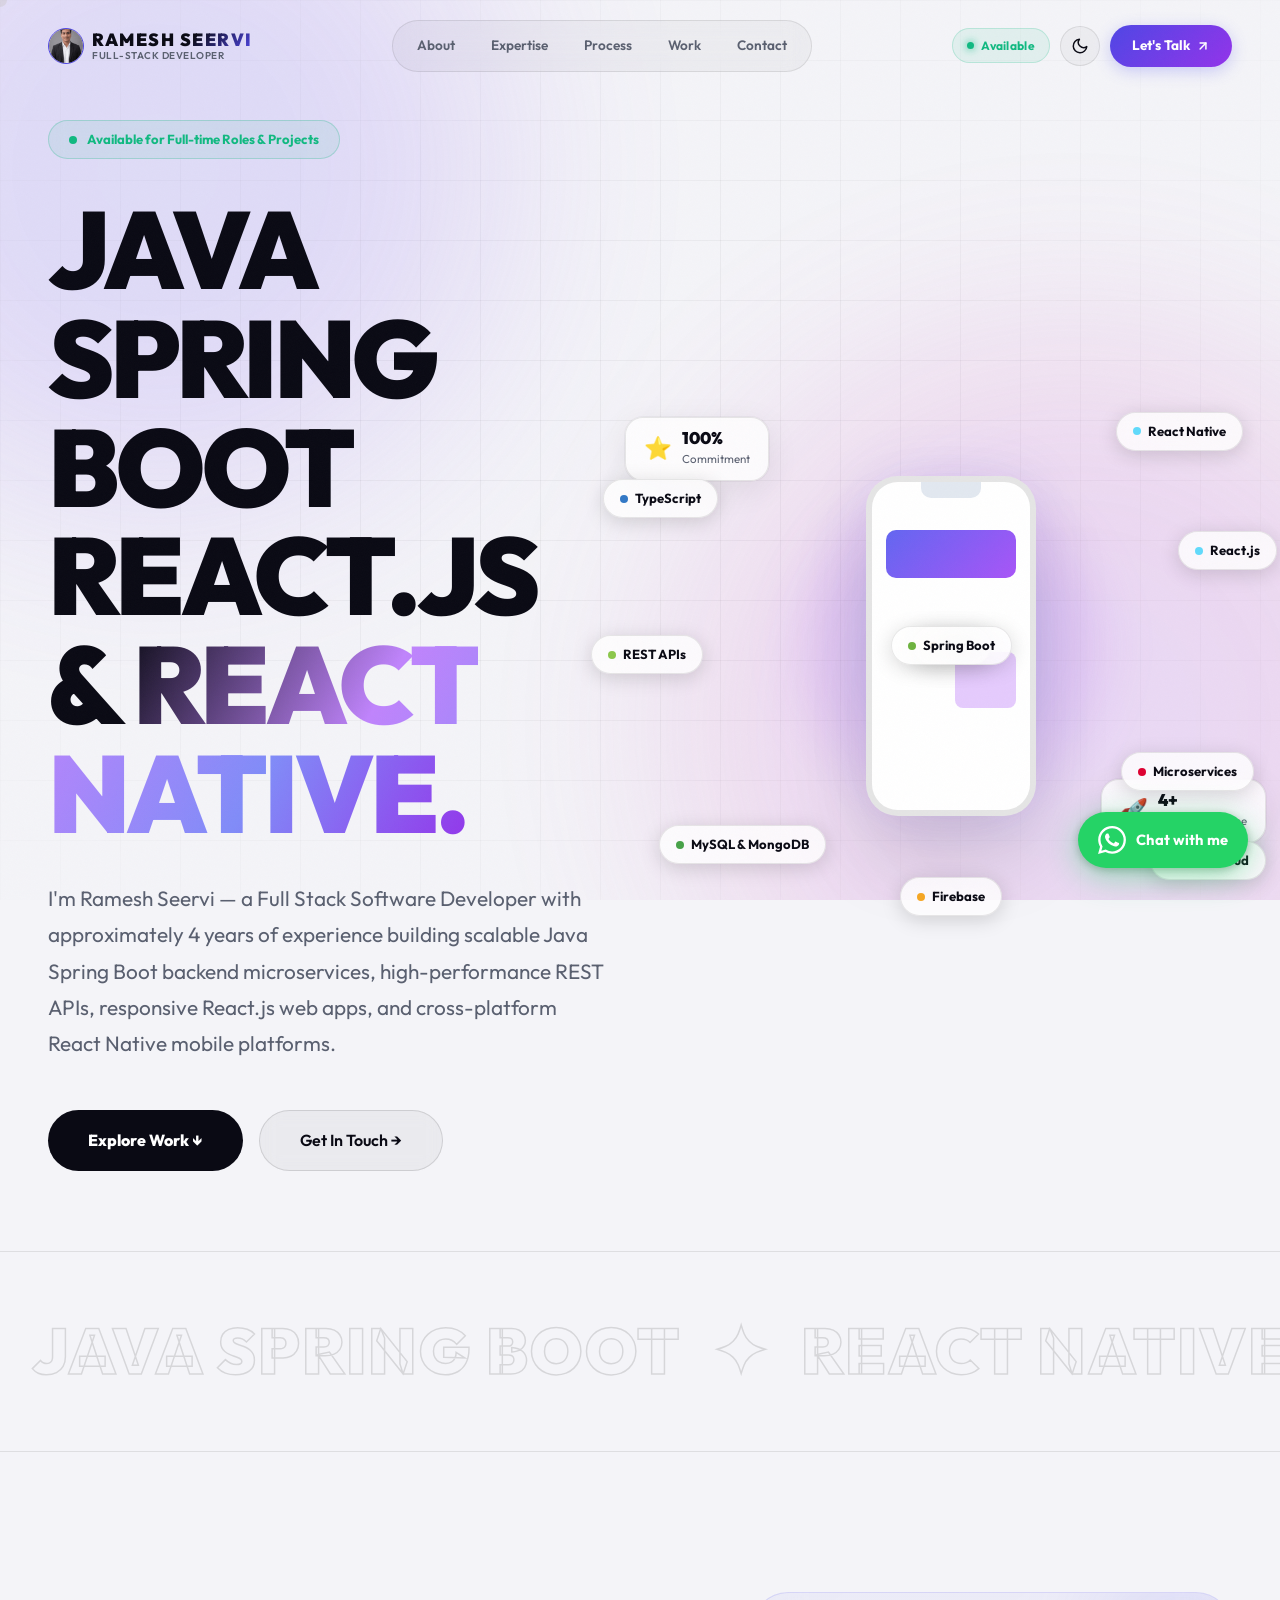
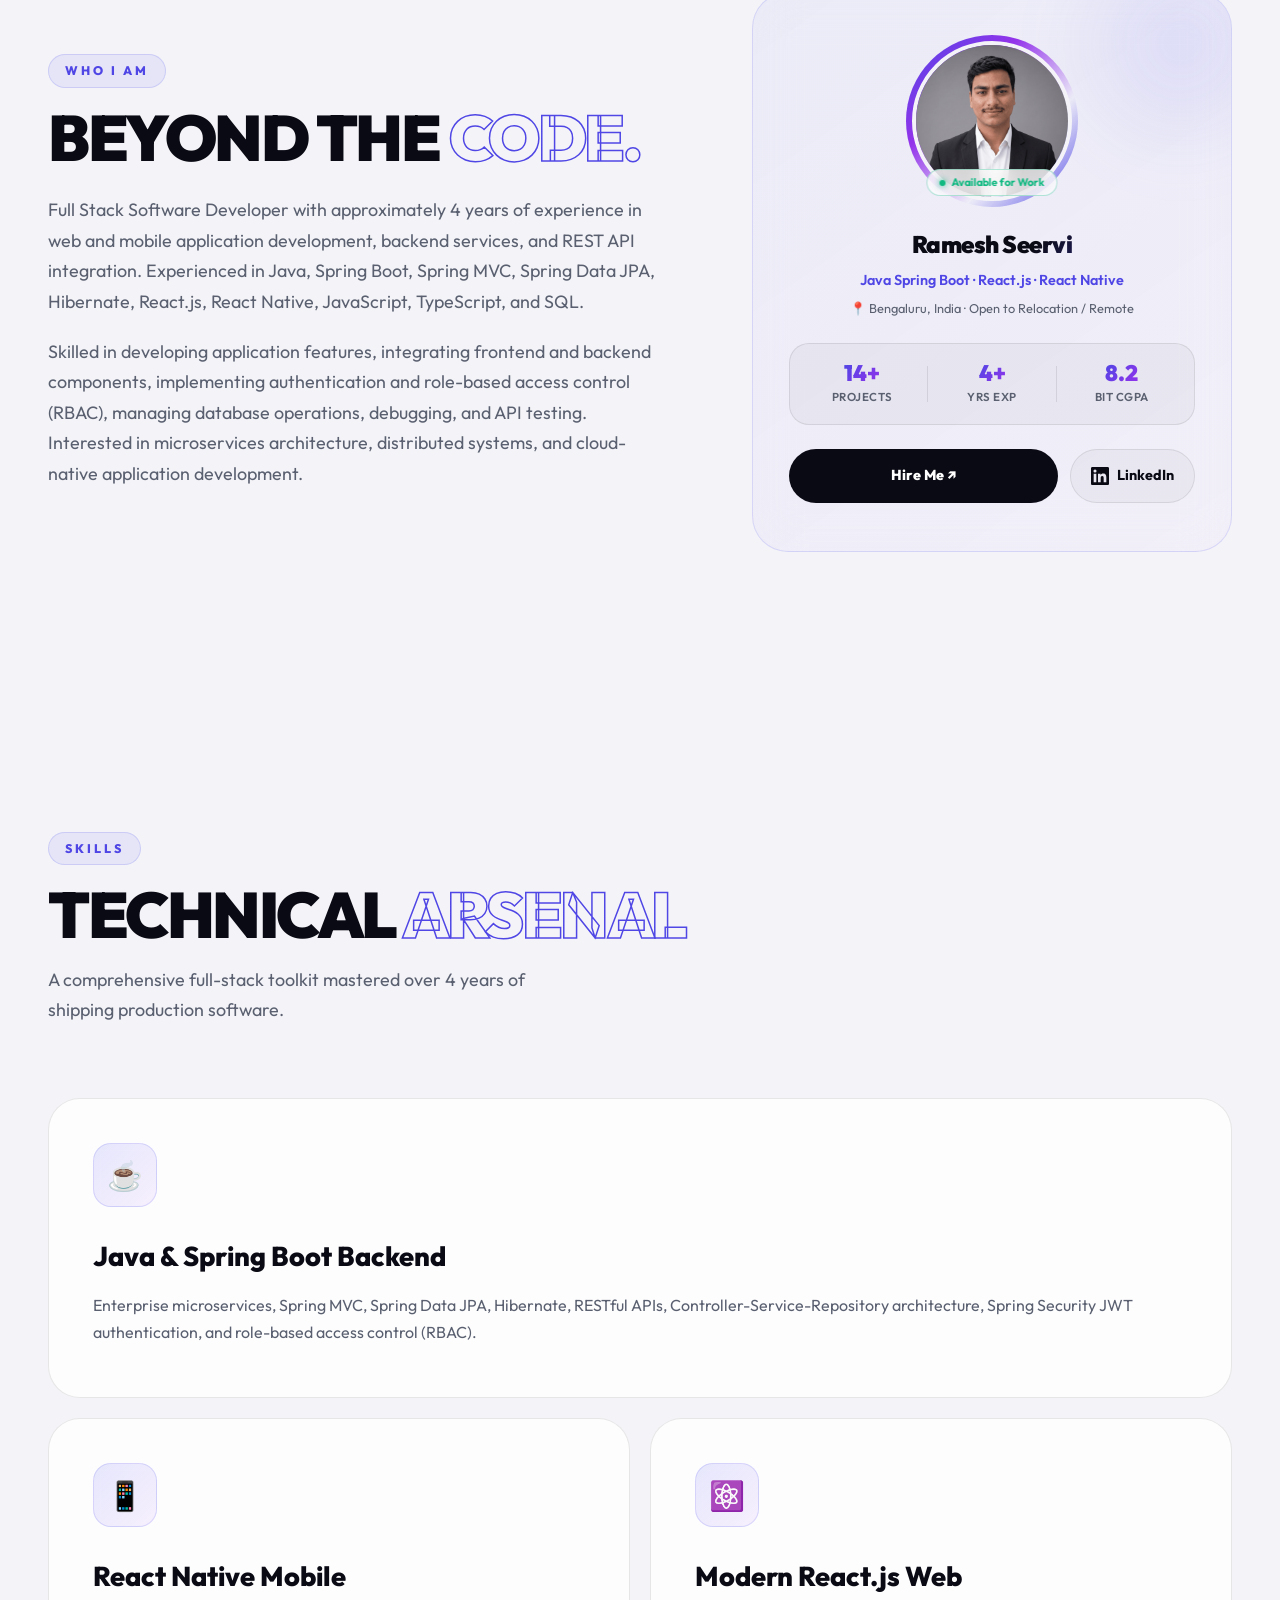
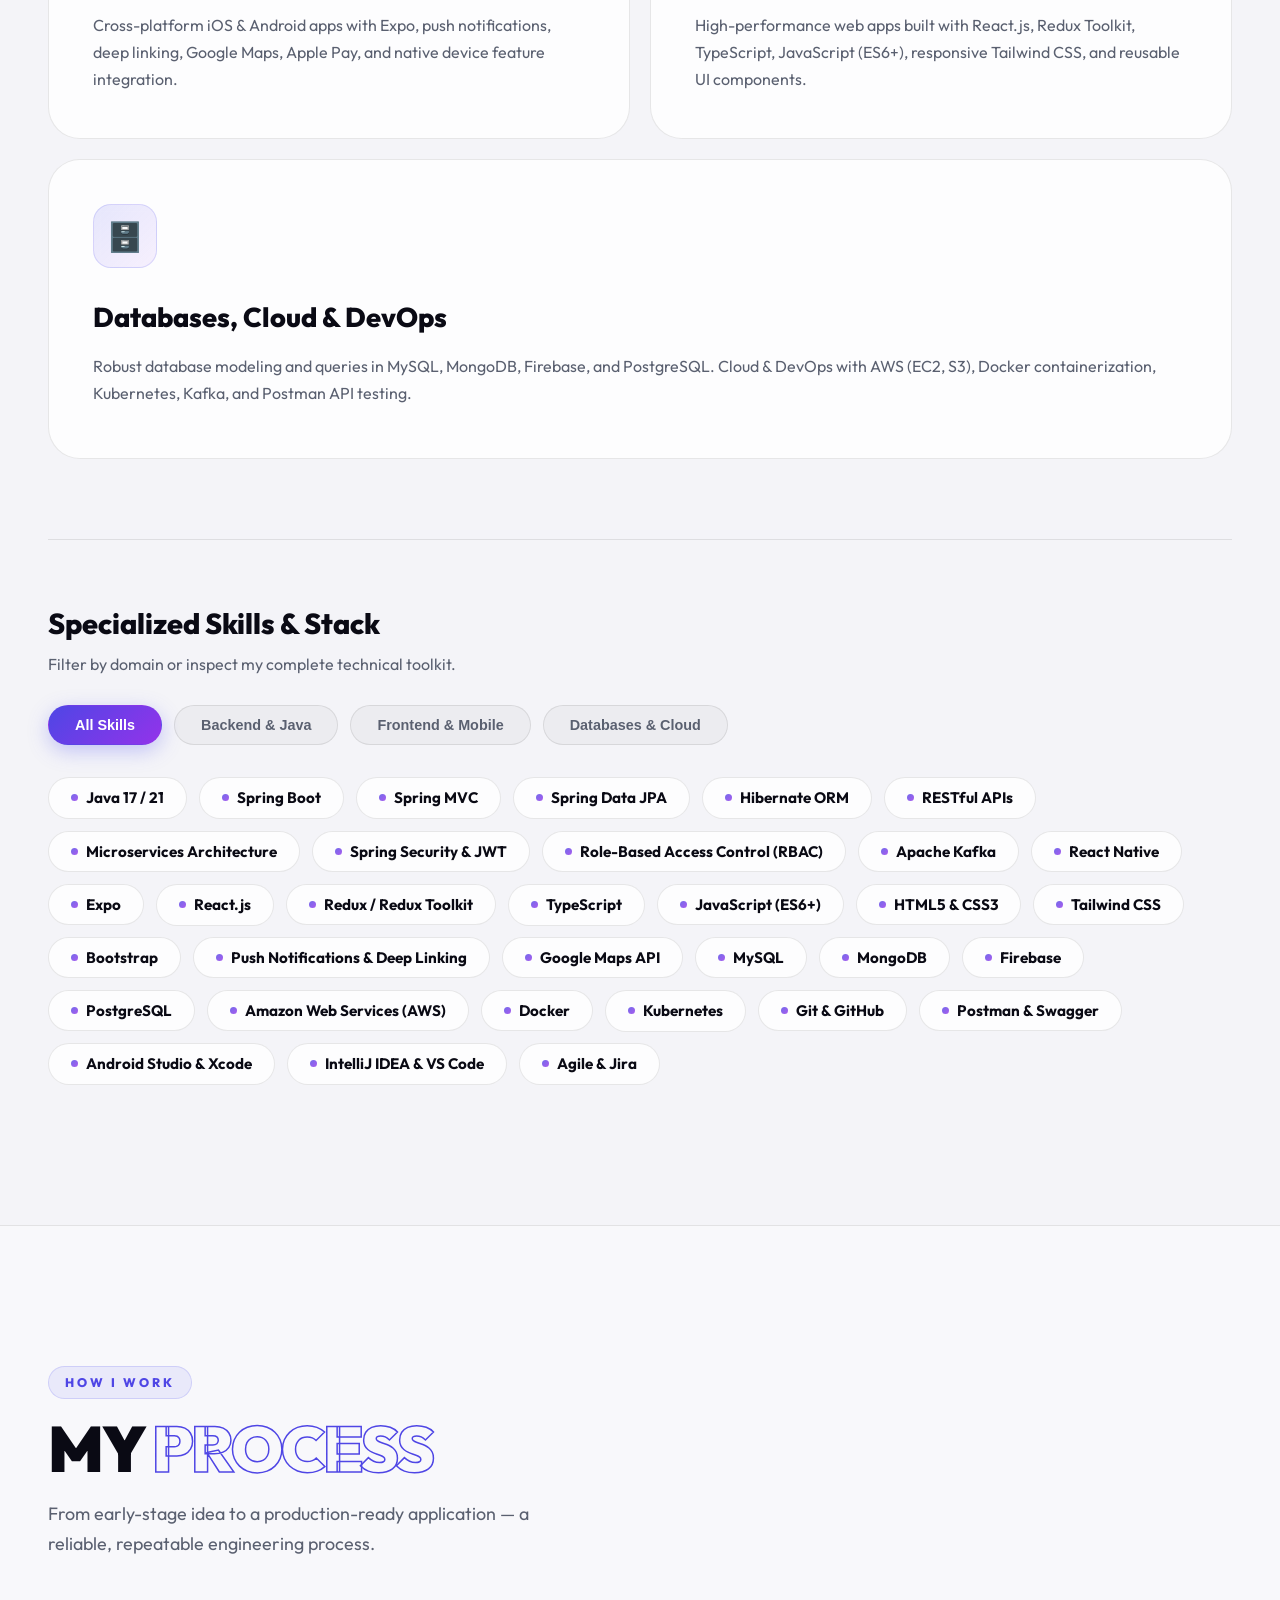
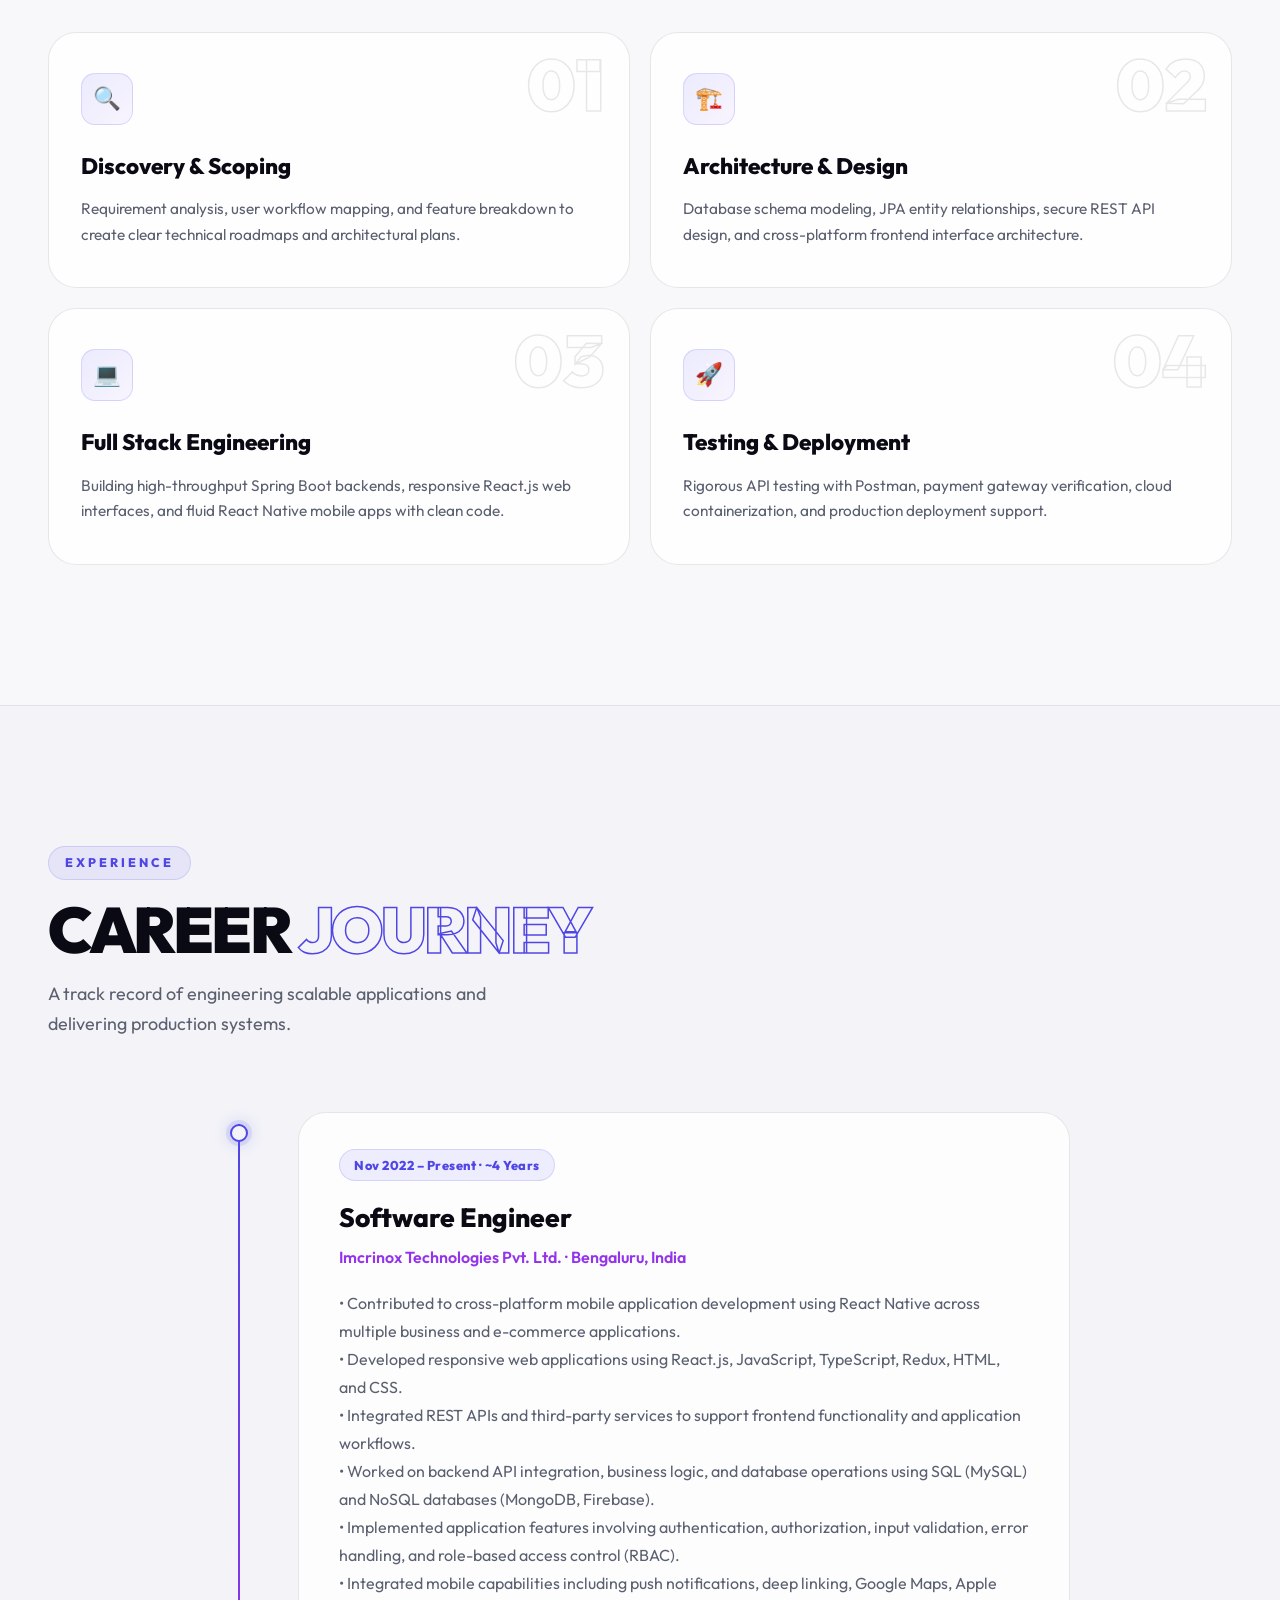
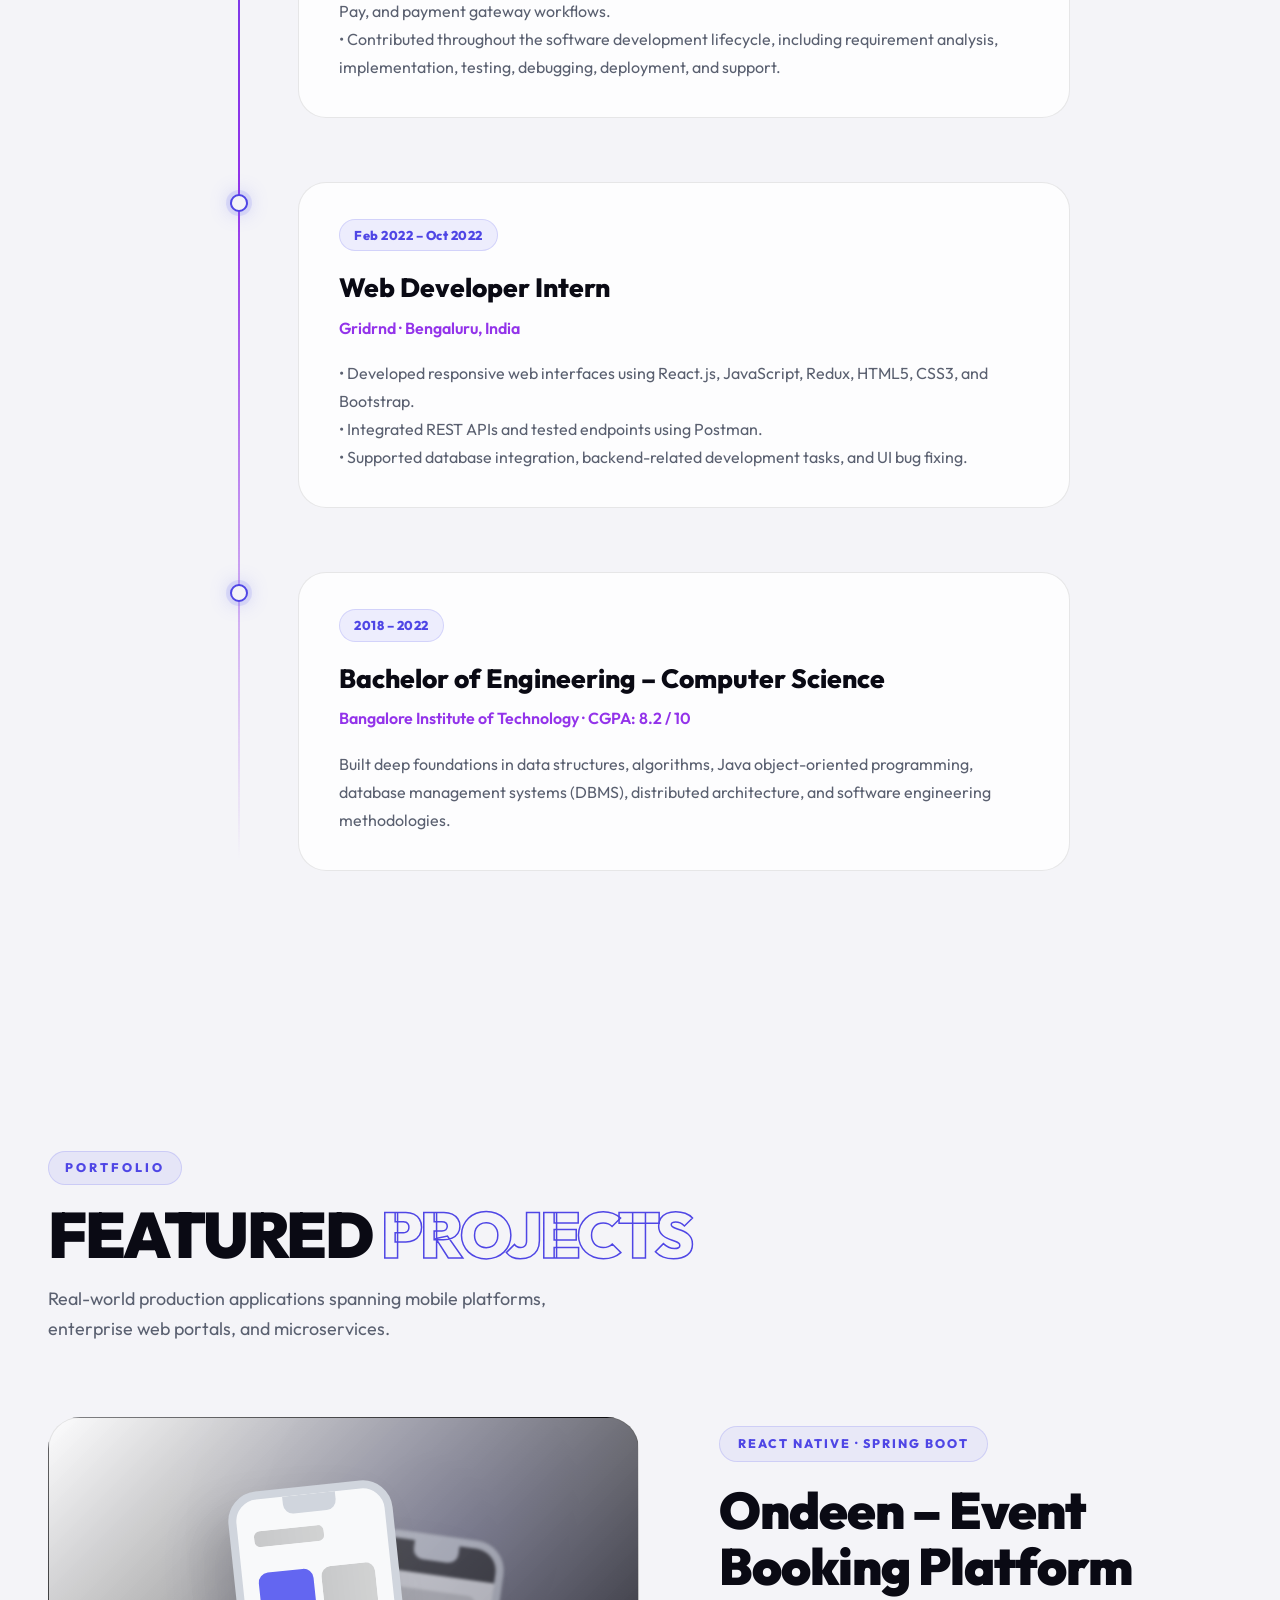
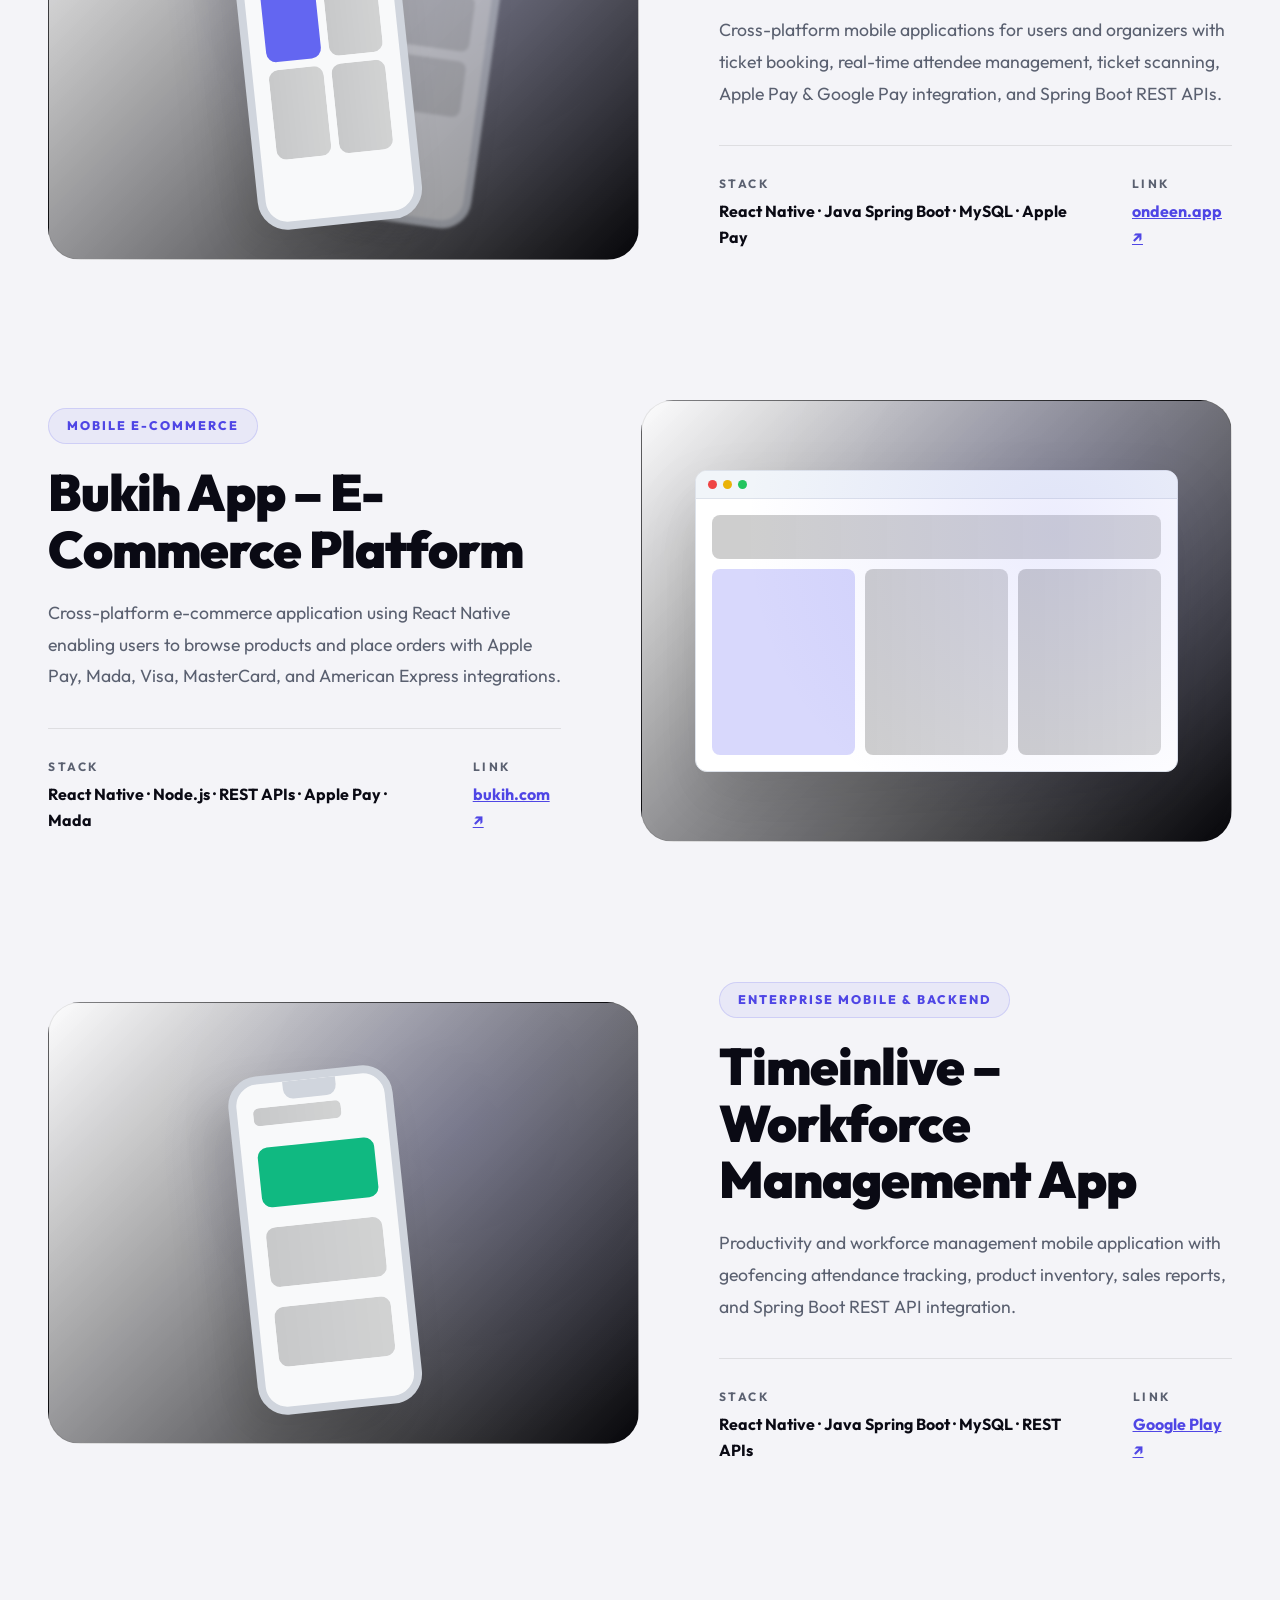
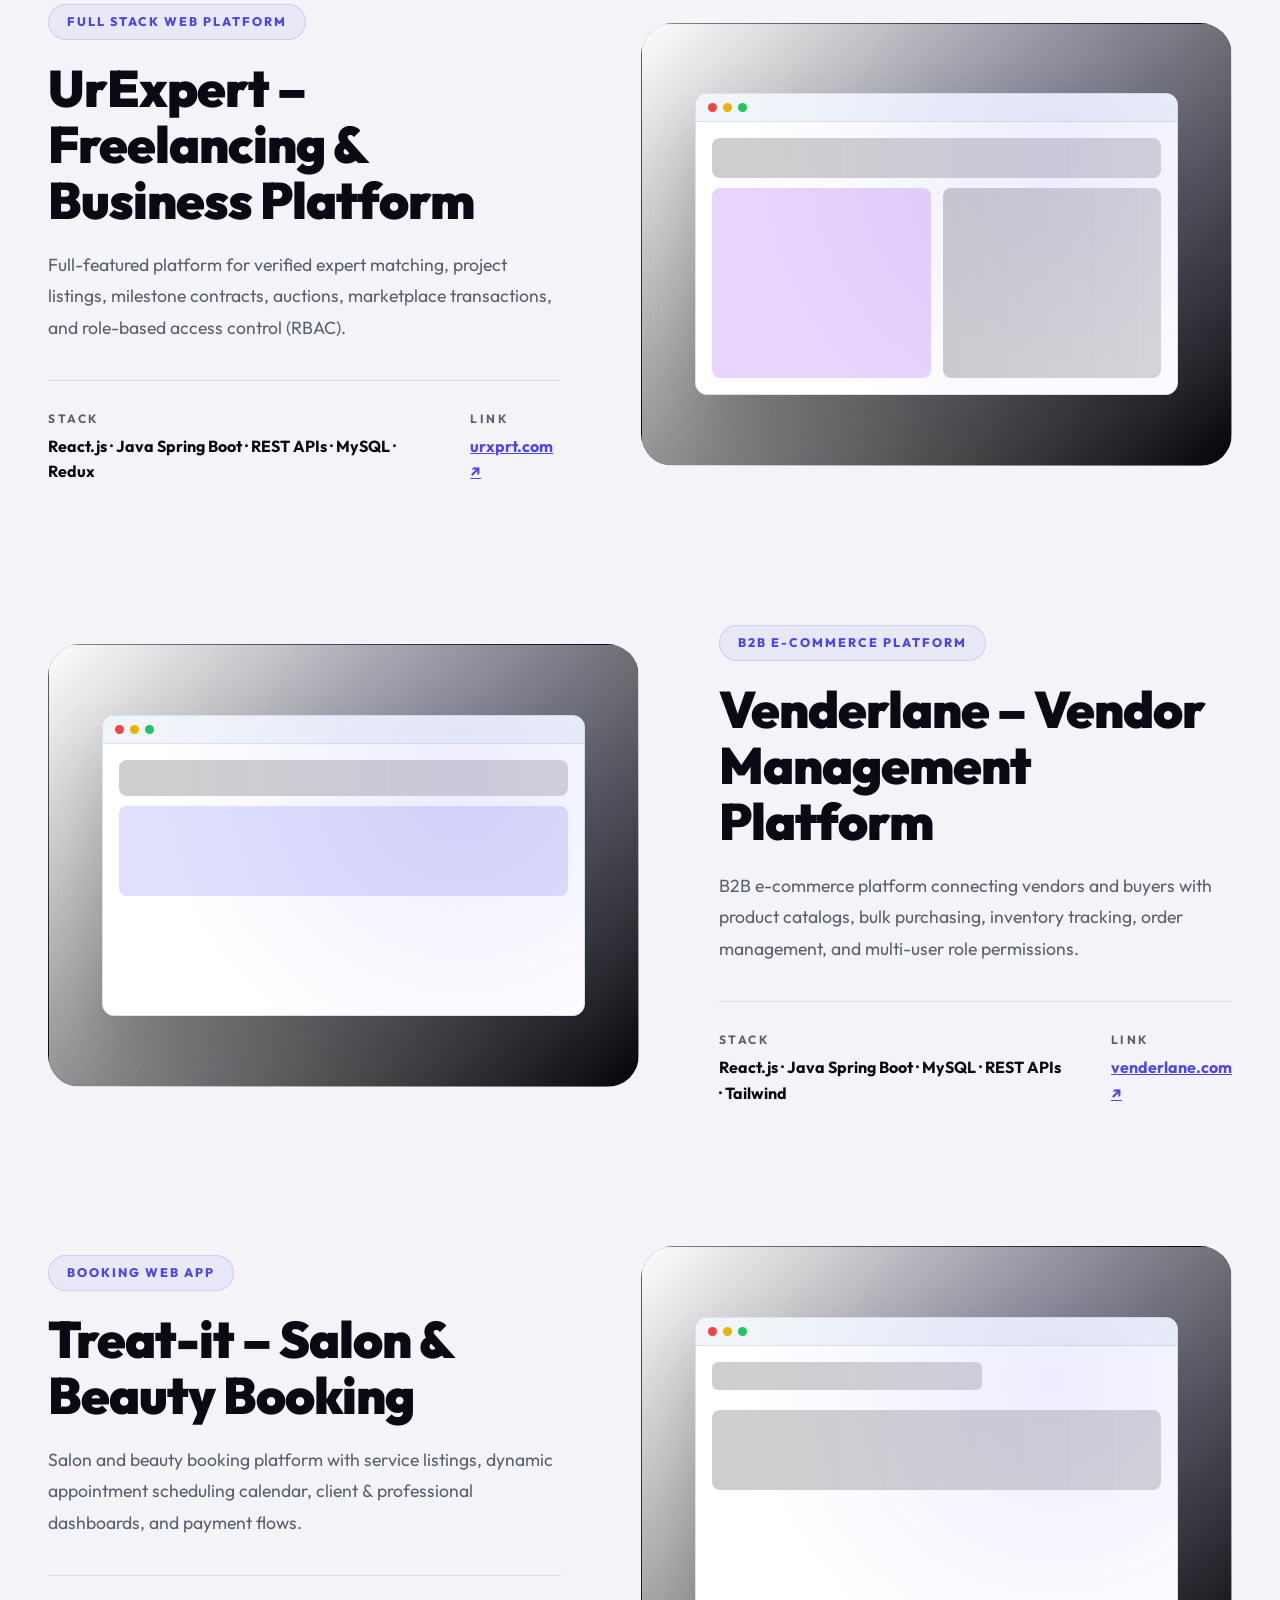
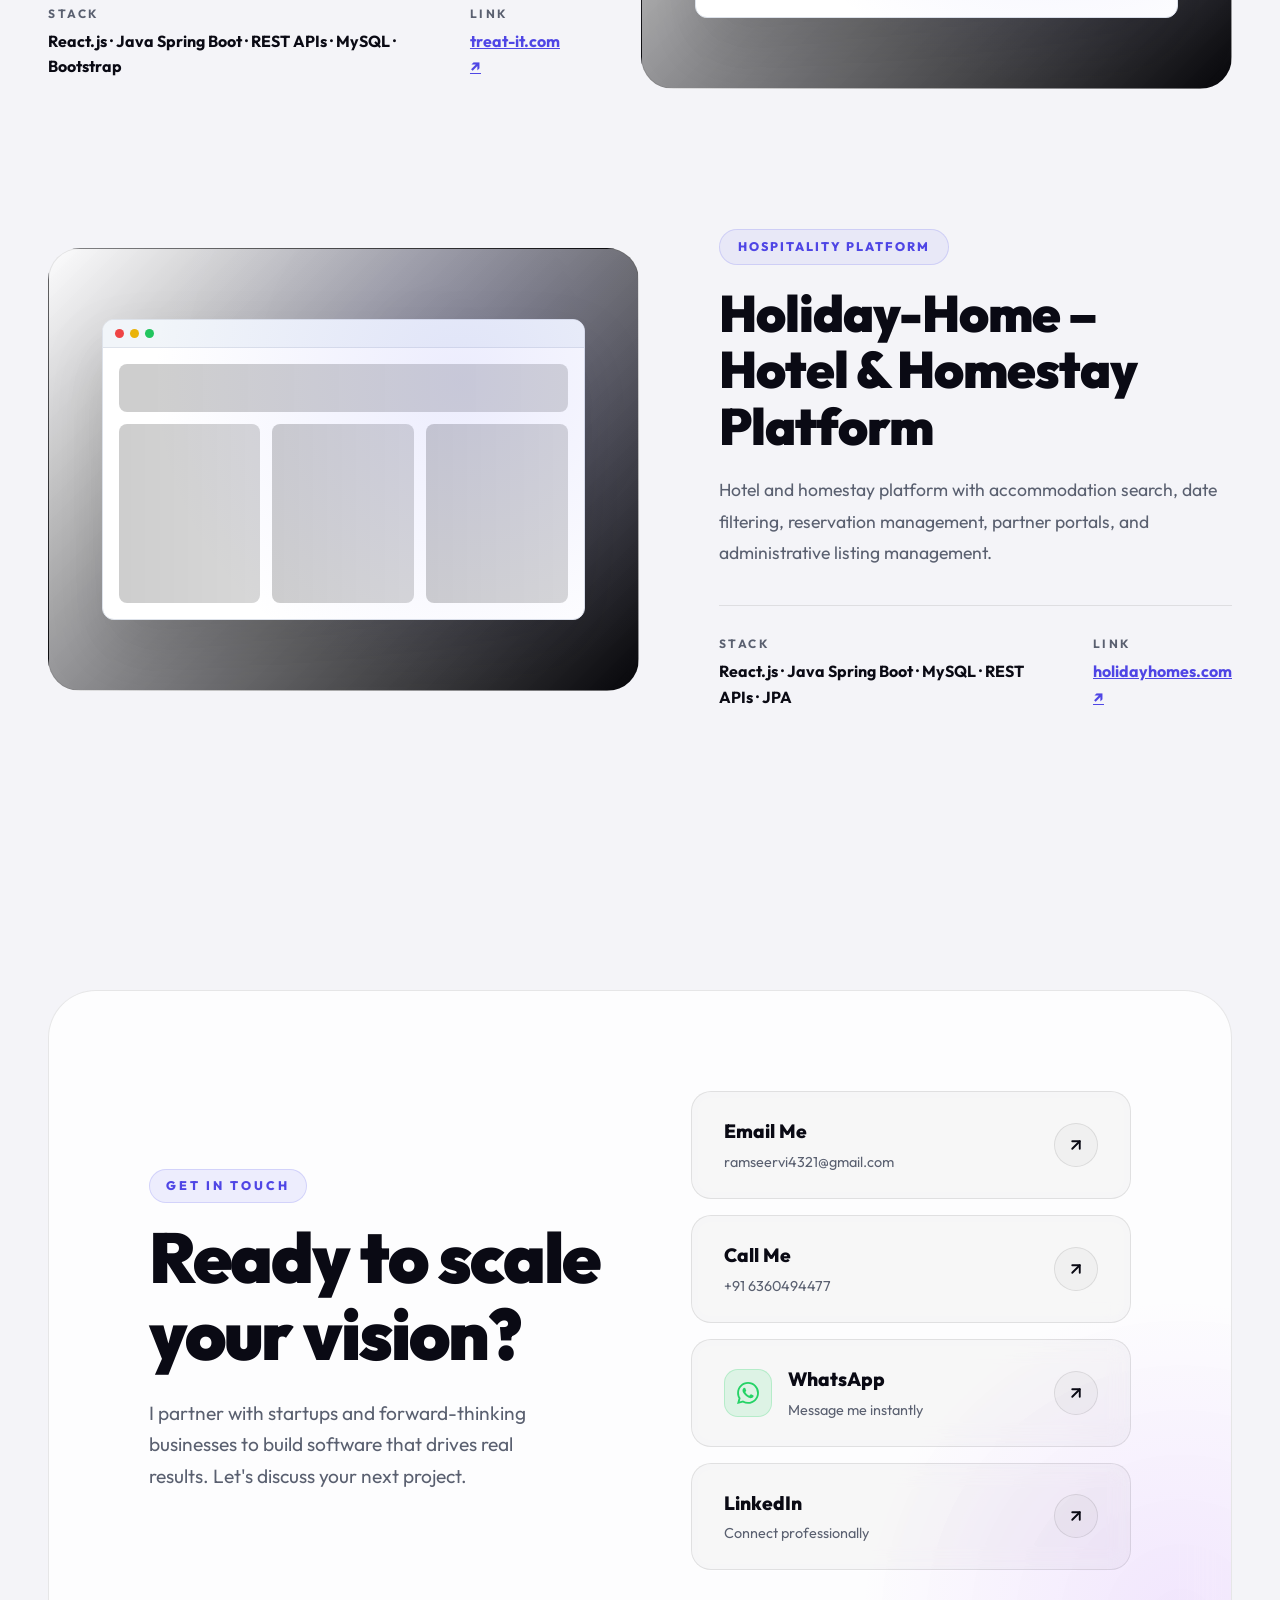
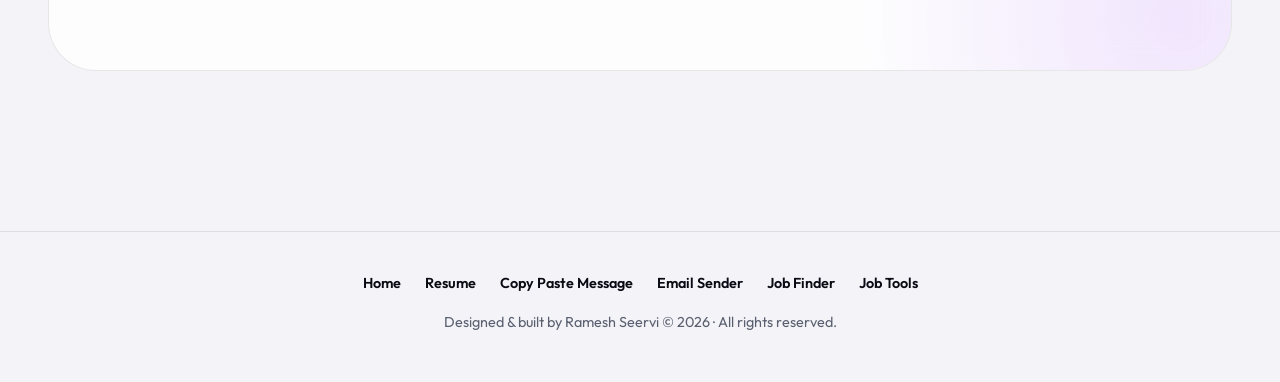
==== index.html @ d35c7de6 "new chnages" ====
<!DOCTYPE html>
<html lang="en" class="scroll-smooth" data-theme="dark">

<head>
    <meta charset="UTF-8">
    <meta name="viewport" content="width=device-width, initial-scale=1.0">
    <title>Ramesh Seervi | Java Spring Boot · React.js · React Native Full Stack Developer</title>
    <meta name="description"
        content="Ramesh Seervi — Full Stack Software Developer with approximately 4 years of experience specializing in Java Spring Boot, React.js, React Native, REST APIs, and microservices.">
    <link href="https://fonts.googleapis.com/css2?family=Outfit:wght@300;400;500;600;700;800;900&display=swap"
        rel="stylesheet">
    <link rel="stylesheet" href="style.css">
</head>

<body>

    <div class="noise-overlay"></div>
    <div class="grid-bg"></div>
    <div class="custom-cursor"></div>

    <div class="ambient-bg">
        <div class="blob blob-1"></div>
        <div class="blob blob-2"></div>
    </div>

    <!-- Navigation -->
    <nav id="navbar">
        <div class="nav-container">

            <!-- Logo: Full Name + Role -->
            <a href="#" class="logo" id="nav-logo">
                <img src="profile.png" alt="Ramesh Seervi Logo" class="nav-profile-img">
                <div class="logo-text-block">
                    <span class="logo-name">RAMESH SEERVI</span>
                    <span class="logo-role">Full-Stack Developer</span>
                </div>
            </a>

            <!-- Desktop Nav Links -->
            <div class="nav-pill nav-links" id="nav-links">
                <a href="#about" class="nav-link" data-label="01">About</a>
                <a href="#expertise" class="nav-link" data-label="02">Expertise</a>
                <a href="#process" class="nav-link" data-label="03">Process</a>
                <a href="#work" class="nav-link" data-label="04">Work</a>
                <a href="#contact" class="nav-link" data-label="05">Contact</a>
            </div>

            <!-- Right Actions -->
            <div class="nav-actions">
                <!-- Availability Badge -->
                <div class="nav-avail-badge">
                    <span class="nav-avail-dot"></span>
                    <span>Available</span>
                </div>

                <!-- Theme Toggle -->
                <button id="theme-toggle" class="theme-toggle-btn" aria-label="Toggle theme">
                    <svg class="sun-icon" xmlns="http://www.w3.org/2000/svg" width="18" height="18" viewBox="0 0 24 24"
                        fill="none" stroke="currentColor" stroke-width="2" stroke-linecap="round"
                        stroke-linejoin="round">
                        <circle cx="12" cy="12" r="5" />
                        <line x1="12" y1="1" x2="12" y2="3" />
                        <line x1="12" y1="21" x2="12" y2="23" />
                        <line x1="4.22" y1="4.22" x2="5.64" y2="5.64" />
                        <line x1="18.36" y1="18.36" x2="19.78" y2="19.78" />
                        <line x1="1" y1="12" x2="3" y2="12" />
                        <line x1="21" y1="12" x2="23" y2="12" />
                        <line x1="4.22" y1="19.78" x2="5.64" y2="18.36" />
                        <line x1="18.36" y1="5.64" x2="19.78" y2="4.22" />
                    </svg>
                    <svg class="moon-icon" xmlns="http://www.w3.org/2000/svg" width="18" height="18" viewBox="0 0 24 24"
                        fill="none" stroke="currentColor" stroke-width="2" stroke-linecap="round"
                        stroke-linejoin="round" style="display:none">
                        <path d="M21 12.79A9 9 0 1 1 11.21 3 7 7 0 0 0 21 12.79z" />
                    </svg>
                </button>

                <!-- CTA -->
                <a href="#contact" class="btn-nav magnetic-btn">
                    <span>Let's Talk</span>
                    <svg xmlns="http://www.w3.org/2000/svg" width="14" height="14" viewBox="0 0 24 24" fill="none"
                        stroke="currentColor" stroke-width="2.5" stroke-linecap="round" stroke-linejoin="round">
                        <line x1="7" y1="17" x2="17" y2="7" />
                        <polyline points="7 7 17 7 17 17" />
                    </svg>
                </a>

                <!-- Mobile Hamburger -->
                <button class="mobile-menu-btn" id="mobile-menu-btn" aria-label="Toggle menu" aria-expanded="false">
                    <span class="bar"></span>
                    <span class="bar"></span>
                    <span class="bar"></span>
                </button>
            </div>
        </div>
    </nav>

    <!-- Full-Screen Mobile Menu Overlay -->
    <div class="mobile-overlay" id="mobile-overlay">
        <!-- Decorative Orb -->
        <div class="mob-orb"></div>

        <!-- Header Row inside overlay -->
        <div class="mob-header">
            <a href="#" class="logo mob-logo">
                <img src="profile.png" alt="Ramesh Seervi Logo" class="nav-profile-img">
                <div class="logo-text-block">
                    <span class="logo-name">RAMESH SEERVI</span>
                    <span class="logo-role">Full-Stack Developer</span>
                </div>
            </a>
            <button class="mob-close-btn" id="mob-close-btn" aria-label="Close menu">
                <svg xmlns="http://www.w3.org/2000/svg" width="24" height="24" viewBox="0 0 24 24" fill="none"
                    stroke="currentColor" stroke-width="2" stroke-linecap="round" stroke-linejoin="round">
                    <line x1="18" y1="6" x2="6" y2="18" />
                    <line x1="6" y1="6" x2="18" y2="18" />
                </svg>
            </button>
        </div>

        <!-- Nav Links -->
        <div class="mob-nav">
            <a href="#about" class="mob-link" data-index="0"><span class="mob-num">01</span><span
                    class="mob-text">About</span><span class="mob-arrow">↗</span></a>
            <a href="#expertise" class="mob-link" data-index="1"><span class="mob-num">02</span><span
                    class="mob-text">Expertise</span><span class="mob-arrow">↗</span></a>
            <a href="#process" class="mob-link" data-index="2"><span class="mob-num">03</span><span
                    class="mob-text">Process</span><span class="mob-arrow">↗</span></a>
            <a href="#work" class="mob-link" data-index="3"><span class="mob-num">04</span><span
                    class="mob-text">Work</span><span class="mob-arrow">↗</span></a>
            <a href="#contact" class="mob-link" data-index="4"><span class="mob-num">05</span><span
                    class="mob-text">Contact</span><span class="mob-arrow">↗</span></a>
        </div>

        <!-- Footer Row -->
        <div class="mob-footer">
            <a href="mailto:ramseervi4321@gmail.com" class="mob-contact-item">
                <span>ramseervi4321@gmail.com</span>
            </a>
            <a href="https://www.linkedin.com/in/ramesh-seervi-3976802b0/" target="_blank" rel="noopener noreferrer" class="mob-contact-item">
                <span>LinkedIn ↗</span>
            </a>
            <a href="https://wa.me/916360494477?text=Hi%20Ramesh%2C%20I%27d%20like%20to%20discuss%20a%20project%20with%20you."
                target="_blank" rel="noopener noreferrer" class="mob-contact-item mob-whatsapp-item">
                <span>💬 WhatsApp (+91 6360494477) ↗</span>
            </a>
            <a href="tel:+916360494477" class="mob-contact-item">
                <span>📞 Call +91 6360494477 ↗</span>
            </a>
            <a href="#contact" class="btn-primary mob-cta">Start a Project →</a>
        </div>
    </div>

    <!-- ===================== HERO ===================== -->
    <section class="hero" id="home">
        <div class="container">
            <div class="hero-layout">

                <!-- LEFT: Text Content -->
                <div class="hero-content">
                    <div class="avail-badge">
                        <div class="avail-dot"></div>
                        Available for Full-time Roles & Projects
                    </div>

                    <h1 class="hero-title">
                        <span class="line"><span class="line-inner">Java Spring Boot</span></span>
                        <span class="line"><span class="line-inner">React.js &amp; <span
                                    class="gradient">React Native.</span></span></span>
                    </h1>

                    <p class="hero-desc">I'm Ramesh Seervi — a Full Stack Software Developer with approximately 4 years
                        of experience building scalable Java Spring Boot backend microservices, high-performance REST APIs,
                        responsive React.js web apps, and cross-platform React Native mobile platforms.</p>

                    <div class="btn-group">
                        <a href="#work" class="btn-primary magnetic-btn">Explore Work ↓</a>
                        <a href="#contact" class="btn-secondary magnetic-btn">Get In Touch →</a>
                    </div>
                </div>

                <!-- RIGHT: Profile Photo + Floating Elements -->
                <div class="hero-visual">

                    <!-- Glowing orb behind everything -->
                    <div class="hero-orb"></div>

                    <!-- Stat: 100% Satisfaction -->
                    <div class="hero-badge hb-satisfaction">
                        <div class="hb-icon">⭐</div>
                        <div class="hb-text">
                            <span class="hb-num">100%</span>
                            <span class="hb-label">Commitment</span>
                        </div>
                    </div>

                    <!-- Stat: 4+ Years Exp -->
                    <div class="hero-badge hb-projects">
                        <div class="hb-icon">🚀</div>
                        <div class="hb-text">
                            <span class="hb-num">4+</span>
                            <span class="hb-label">Years Experience</span>
                        </div>
                    </div>

                    <!-- Tech Pills -->
                    <div class="hero-tech-pill htp-java">
                        <span class="htp-dot" style="background:#f89820;"></span>
                        Java
                    </div>
                    <div class="hero-tech-pill htp-spring">
                        <span class="htp-dot" style="background:#6db33f;"></span>
                        Spring Boot
                    </div>
                    <div class="hero-tech-pill htp-rn">
                        <span class="htp-dot" style="background:#61dafb;"></span>
                        React Native
                    </div>
                    <div class="hero-tech-pill htp-react">
                        <span class="htp-dot" style="background:#61dafb;"></span>
                        React.js
                    </div>
                    <div class="hero-tech-pill htp-ts">
                        <span class="htp-dot" style="background:#3178c6;"></span>
                        TypeScript
                    </div>
                    <div class="hero-tech-pill htp-node">
                        <span class="htp-dot" style="background:#8cc84b;"></span>
                        REST APIs
                    </div>
                    <div class="hero-tech-pill htp-mongo">
                        <span class="htp-dot" style="background:#47a248;"></span>
                        MySQL &amp; MongoDB
                    </div>
                    <div class="hero-tech-pill htp-firebase">
                        <span class="htp-dot" style="background:#f5a623;"></span>
                        Firebase
                    </div>
                    <div class="hero-tech-pill htp-angular">
                        <span class="htp-dot" style="background:#dd0031;"></span>
                        Microservices
                    </div>
                    <div class="hero-tech-pill htp-nextjs">
                        <span class="htp-dot" style="background:#ffffff;"></span>
                        AWS Cloud
                    </div>

                    <!-- Desktop: Phone Mockup -->
                    <div class="hero-phone">
                        <div class="hp-notch"></div>
                        <div class="hp-screen">
                            <div class="hp-bar"
                                style="width:80%; height:10px; border-radius:6px; background:rgba(255,255,255,0.1); margin-bottom:10px;">
                            </div>
                            <div class="hp-bar"
                                style="width:100%; height:48px; border-radius:10px; background:linear-gradient(135deg,#6366f1,#a855f7); margin-bottom:10px;">
                            </div>
                            <div style="display:grid; grid-template-columns:1fr 1fr; gap:8px;">
                                <div class="hp-bar"
                                    style="height:56px; border-radius:8px; background:rgba(255,255,255,0.06);"></div>
                                <div class="hp-bar"
                                    style="height:56px; border-radius:8px; background:rgba(255,255,255,0.06);"></div>
                                <div class="hp-bar"
                                    style="height:56px; border-radius:8px; background:rgba(255,255,255,0.06);"></div>
                                <div class="hp-bar"
                                    style="height:56px; border-radius:8px; background:rgba(168,85,247,0.3);"></div>
                            </div>
                        </div>
                    </div>

                    <!-- Mobile: Profile Image Card (hidden on desktop) -->
                    <div class="hero-mob-profile">
                        <div class="hmp-ring"></div>
                        <div class="hmp-card">
                            <img src="profile.png" alt="Ramesh Seervi" class="hmp-img" />
                            <div class="hmp-overlay"></div>
                            <div class="hmp-name-tag">
                                <span class="hmp-name">Ramesh Seervi</span>
                                <span class="hmp-role">Full-Stack Developer</span>
                            </div>
                        </div>
                    </div>

                </div>
            </div>
        </div>
    </section>

    <!-- ===================== MOBILE PROFILE SECTION (hidden on desktop) ===================== -->
    <section class="mobile-profile-section" id="mobile-profile">
        <div class="container">
            <div class="mob-profile-inner">

                <!-- Profile Photo -->
                <div class="mob-profile-photo-wrap">
                    <div class="mob-profile-ring"></div>
                    <div class="mob-profile-card">
                        <img src="profile.png" alt="Ramesh Seervi" class="mob-profile-img" />
                        <div class="mob-profile-overlay"></div>
                    </div>
                    <!-- Floating badges -->
                    <div class="mob-stat-badge mob-stat-top">
                        <span class="mob-stat-icon">⭐</span>
                        <div>
                            <span class="mob-stat-num">4+</span>
                            <span class="mob-stat-lbl">Yrs Exp</span>
                        </div>
                    </div>
                    <div class="mob-stat-badge mob-stat-bot">
                        <span class="mob-stat-icon">🚀</span>
                        <div>
                            <span class="mob-stat-num">14+</span>
                            <span class="mob-stat-lbl">Projects</span>
                        </div>
                    </div>
                </div>

                <!-- Name + Role + Skills -->
                <div class="mob-profile-info">
                    <h2 class="mob-profile-name">Ramesh Seervi</h2>
                    <p class="mob-profile-role">Java Spring Boot · React.js · React Native Full Stack Developer</p>
                    <div class="mob-profile-tags">
                        <span class="mob-tag">☕ Java 17/21</span>
                        <span class="mob-tag">🌿 Spring Boot</span>
                        <span class="mob-tag">⚛ React Native</span>
                        <span class="mob-tag">🎨 React.js</span>
                        <span class="mob-tag">🔵 TypeScript</span>
                        <span class="mob-tag">🐬 MySQL</span>
                        <span class="mob-tag">🍃 MongoDB</span>
                        <span class="mob-tag">⚡ REST APIs</span>
                        <span class="mob-tag">🔒 Spring Security</span>
                        <span class="mob-tag">☁️ AWS &amp; Docker</span>
                    </div>
                </div>

            </div>
        </div>
    </section>

    <!-- ===================== MARQUEE ===================== -->
    <div class="marquee-wrapper">
        <div class="marquee-track">
            <div class="marquee-content">
                <span>JAVA SPRING BOOT</span>✦<span>REACT NATIVE</span>✦<span>REACT.JS</span>✦<span>MICROSERVICES</span>✦<span>REST APIS</span>✦<span>MYSQL</span>✦<span>SPRING SECURITY</span>✦<span>DOCKER</span>✦
                <span>JAVA SPRING BOOT</span>✦<span>REACT NATIVE</span>✦<span>REACT.JS</span>✦<span>MICROSERVICES</span>✦<span>REST APIS</span>✦<span>MYSQL</span>✦<span>SPRING SECURITY</span>✦<span>DOCKER</span>✦
            </div>
        </div>
    </div>

    <!-- ===================== ABOUT ===================== -->
    <section id="about">
        <div class="container">
            <div class="about-grid reveal">
                <div class="about-text">
                    <div class="section-eyebrow">Who I Am</div>
                    <h2 class="section-title">Beyond the <span>Code.</span></h2>
                    <p class="section-subtitle" style="max-width:100%; margin-bottom:20px;">
                        Full Stack Software Developer with approximately 4 years of experience in web and mobile application development, backend services, and REST API integration. Experienced in Java, Spring Boot, Spring MVC, Spring Data JPA, Hibernate, React.js, React Native, JavaScript, TypeScript, and SQL.
                    </p>
                    <p class="section-subtitle" style="max-width:100%;">
                        Skilled in developing application features, integrating frontend and backend components, implementing authentication and role-based access control (RBAC), managing database operations, debugging, and API testing. Interested in microservices architecture, distributed systems, and cloud-native application development.
                    </p>
                </div>
                <div class="about-visual">
                    <!-- Profile Card -->
                    <div class="profile-card spotlight-card">
                        <div class="profile-card-glow"></div>

                        <!-- Photo -->
                        <div class="profile-photo-wrap">
                            <div class="profile-photo-ring"></div>
                            <img src="profile.png" alt="Ramesh Seervi" class="profile-photo" />
                            <!-- Online badge -->
                            <div class="profile-online-badge">
                                <span class="profile-online-dot"></span>
                                Available for Work
                            </div>
                        </div>

                        <!-- Name & Role -->
                        <div class="profile-info">
                            <h3 class="profile-card-name">Ramesh Seervi</h3>
                            <p class="profile-card-role">Java Spring Boot · React.js · React Native</p>
                            <p class="profile-card-location">📍 Bengaluru, India · Open to Relocation / Remote</p>
                        </div>

                        <!-- Stats Row -->
                        <div class="profile-stats">
                            <div class="profile-stat">
                                <span class="ps-num">14+</span>
                                <span class="ps-lbl">Projects</span>
                            </div>
                            <div class="profile-stat-divider"></div>
                            <div class="profile-stat">
                                <span class="ps-num">4+</span>
                                <span class="ps-lbl">Yrs Exp</span>
                            </div>
                            <div class="profile-stat-divider"></div>
                            <div class="profile-stat">
                                <span class="ps-num">8.2</span>
                                <span class="ps-lbl">BIT CGPA</span>
                            </div>
                        </div>

                        <!-- CTA Buttons -->
                        <div class="profile-actions">
                            <a href="#contact" class="btn-primary profile-btn-cta">Hire Me ↗</a>
                            <a href="https://www.linkedin.com/in/ramesh-seervi-3976802b0/" target="_blank" rel="noopener noreferrer"
                                class="profile-btn-social">
                                <svg xmlns="http://www.w3.org/2000/svg" width="18" height="18" viewBox="0 0 24 24"
                                    fill="currentColor">
                                    <path
                                        d="M20.447 20.452h-3.554v-5.569c0-1.328-.027-3.037-1.852-3.037-1.853 0-2.136 1.445-2.136 2.939v5.667H9.351V9h3.414v1.561h.046c.477-.9 1.637-1.85 3.37-1.85 3.601 0 4.267 2.37 4.267 5.455v6.286zM5.337 7.433a2.062 2.062 0 0 1-2.063-2.065 2.064 2.064 0 1 1 2.063 2.065zm1.782 13.019H3.555V9h3.564v11.452zM22.225 0H1.771C.792 0 0 .774 0 1.729v20.542C0 23.227.792 24 1.771 24h20.451C23.2 24 24 23.227 24 22.271V1.729C24 .774 23.2 0 22.222 0h.003z" />
                                </svg>
                                LinkedIn
                            </a>
                        </div>
                    </div>
                </div>
            </div>
        </div>
    </section>

    <!-- ===================== EXPERTISE ===================== -->
    <section id="expertise">
        <div class="container">
            <div class="section-header reveal">
                <div class="section-eyebrow">Skills</div>
                <h2 class="section-title">Technical <span>Arsenal</span></h2>
                <p class="section-subtitle">A comprehensive full-stack toolkit mastered over 4 years of shipping production software.
                </p>
            </div>

            <div class="bento-grid">
                <div class="bento-card large-card reveal spotlight-card">
                    <div class="bento-icon">☕</div>
                    <h3>Java &amp; Spring Boot Backend</h3>
                    <p>Enterprise microservices, Spring MVC, Spring Data JPA, Hibernate, RESTful APIs, Controller-Service-Repository architecture, Spring Security JWT authentication, and role-based access control (RBAC).</p>
                </div>
                <div class="bento-card reveal spotlight-card" style="transition-delay:.1s">
                    <div class="bento-icon">📱</div>
                    <h3>React Native Mobile</h3>
                    <p>Cross-platform iOS &amp; Android apps with Expo, push notifications, deep linking, Google Maps, Apple Pay, and native device feature integration.</p>
                </div>
                <div class="bento-card reveal spotlight-card" style="transition-delay:.15s">
                    <div class="bento-icon">⚛️</div>
                    <h3>Modern React.js Web</h3>
                    <p>High-performance web apps built with React.js, Redux Toolkit, TypeScript, JavaScript (ES6+), responsive Tailwind CSS, and reusable UI components.</p>
                </div>
                <div class="bento-card large-card reveal spotlight-card" style="transition-delay:.1s">
                    <div class="bento-icon">🗄️</div>
                    <h3>Databases, Cloud &amp; DevOps</h3>
                    <p>Robust database modeling and queries in MySQL, MongoDB, Firebase, and PostgreSQL. Cloud &amp; DevOps with AWS (EC2, S3), Docker containerization, Kubernetes, Kafka, and Postman API testing.</p>
                </div>
            </div>

            <!-- Interactive Skills Filter Matrix -->
            <div class="skills-matrix reveal">
                <div class="skills-matrix-header">
                    <h3>Specialized Skills &amp; Stack</h3>
                    <p>Filter by domain or inspect my complete technical toolkit.</p>
                </div>

                <div class="skills-filter-tabs">
                    <button class="skill-tab active" data-filter="all">All Skills</button>
                    <button class="skill-tab" data-filter="backend">Backend &amp; Java</button>
                    <button class="skill-tab" data-filter="frontend">Frontend &amp; Mobile</button>
                    <button class="skill-tab" data-filter="cloud">Databases &amp; Cloud</button>
                </div>

                <div class="skills-grid">
                    <!-- Backend & Java -->
                    <div class="skill-card spotlight-card" data-category="backend">
                        <h4 class="skill-name">Java 17 / 21</h4>
                    </div>
                    <div class="skill-card spotlight-card" data-category="backend">
                        <h4 class="skill-name">Spring Boot</h4>
                    </div>
                    <div class="skill-card spotlight-card" data-category="backend">
                        <h4 class="skill-name">Spring MVC</h4>
                    </div>
                    <div class="skill-card spotlight-card" data-category="backend">
                        <h4 class="skill-name">Spring Data JPA</h4>
                    </div>
                    <div class="skill-card spotlight-card" data-category="backend">
                        <h4 class="skill-name">Hibernate ORM</h4>
                    </div>
                    <div class="skill-card spotlight-card" data-category="backend">
                        <h4 class="skill-name">RESTful APIs</h4>
                    </div>
                    <div class="skill-card spotlight-card" data-category="backend">
                        <h4 class="skill-name">Microservices Architecture</h4>
                    </div>
                    <div class="skill-card spotlight-card" data-category="backend">
                        <h4 class="skill-name">Spring Security &amp; JWT</h4>
                    </div>
                    <div class="skill-card spotlight-card" data-category="backend">
                        <h4 class="skill-name">Role-Based Access Control (RBAC)</h4>
                    </div>
                    <div class="skill-card spotlight-card" data-category="backend">
                        <h4 class="skill-name">Apache Kafka</h4>
                    </div>

                    <!-- Frontend & Mobile -->
                    <div class="skill-card spotlight-card" data-category="frontend">
                        <h4 class="skill-name">React Native</h4>
                    </div>
                    <div class="skill-card spotlight-card" data-category="frontend">
                        <h4 class="skill-name">Expo</h4>
                    </div>
                    <div class="skill-card spotlight-card" data-category="frontend">
                        <h4 class="skill-name">React.js</h4>
                    </div>
                    <div class="skill-card spotlight-card" data-category="frontend">
                        <h4 class="skill-name">Redux / Redux Toolkit</h4>
                    </div>
                    <div class="skill-card spotlight-card" data-category="frontend">
                        <h4 class="skill-name">TypeScript</h4>
                    </div>
                    <div class="skill-card spotlight-card" data-category="frontend">
                        <h4 class="skill-name">JavaScript (ES6+)</h4>
                    </div>
                    <div class="skill-card spotlight-card" data-category="frontend">
                        <h4 class="skill-name">HTML5 &amp; CSS3</h4>
                    </div>
                    <div class="skill-card spotlight-card" data-category="frontend">
                        <h4 class="skill-name">Tailwind CSS</h4>
                    </div>
                    <div class="skill-card spotlight-card" data-category="frontend">
                        <h4 class="skill-name">Bootstrap</h4>
                    </div>
                    <div class="skill-card spotlight-card" data-category="frontend">
                        <h4 class="skill-name">Push Notifications &amp; Deep Linking</h4>
                    </div>
                    <div class="skill-card spotlight-card" data-category="frontend">
                        <h4 class="skill-name">Google Maps API</h4>
                    </div>

                    <!-- Databases & Cloud -->
                    <div class="skill-card spotlight-card" data-category="cloud">
                        <h4 class="skill-name">MySQL</h4>
                    </div>
                    <div class="skill-card spotlight-card" data-category="cloud">
                        <h4 class="skill-name">MongoDB</h4>
                    </div>
                    <div class="skill-card spotlight-card" data-category="cloud">
                        <h4 class="skill-name">Firebase</h4>
                    </div>
                    <div class="skill-card spotlight-card" data-category="cloud">
                        <h4 class="skill-name">PostgreSQL</h4>
                    </div>
                    <div class="skill-card spotlight-card" data-category="cloud">
                        <h4 class="skill-name">Amazon Web Services (AWS)</h4>
                    </div>
                    <div class="skill-card spotlight-card" data-category="cloud">
                        <h4 class="skill-name">Docker</h4>
                    </div>
                    <div class="skill-card spotlight-card" data-category="cloud">
                        <h4 class="skill-name">Kubernetes</h4>
                    </div>
                    <div class="skill-card spotlight-card" data-category="cloud">
                        <h4 class="skill-name">Git &amp; GitHub</h4>
                    </div>
                    <div class="skill-card spotlight-card" data-category="cloud">
                        <h4 class="skill-name">Postman &amp; Swagger</h4>
                    </div>
                    <div class="skill-card spotlight-card" data-category="cloud">
                        <h4 class="skill-name">Android Studio &amp; Xcode</h4>
                    </div>
                    <div class="skill-card spotlight-card" data-category="cloud">
                        <h4 class="skill-name">IntelliJ IDEA &amp; VS Code</h4>
                    </div>
                    <div class="skill-card spotlight-card" data-category="cloud">
                        <h4 class="skill-name">Agile &amp; Jira</h4>
                    </div>
                </div>
            </div>
        </div>
    </section>

    <!-- ===================== PROCESS ===================== -->
    <section id="process" class="process-section-bg">
        <div class="container">
            <div class="section-header reveal">
                <div class="section-eyebrow">How I Work</div>
                <h2 class="section-title">My <span>Process</span></h2>
                <p class="section-subtitle">From early-stage idea to a production-ready application — a reliable,
                    repeatable engineering process.</p>
            </div>

            <div class="process-grid">
                <div class="process-step reveal spotlight-card">
                    <div class="step-num">01</div>
                    <div class="step-icon">🔍</div>
                    <h3>Discovery &amp; Scoping</h3>
                    <p>Requirement analysis, user workflow mapping, and feature breakdown to create clear technical roadmaps and architectural plans.</p>
                </div>
                <div class="process-step reveal spotlight-card" style="transition-delay:.1s">
                    <div class="step-num">02</div>
                    <div class="step-icon">🏗️</div>
                    <h3>Architecture &amp; Design</h3>
                    <p>Database schema modeling, JPA entity relationships, secure REST API design, and cross-platform frontend interface architecture.</p>
                </div>
                <div class="process-step reveal spotlight-card" style="transition-delay:.2s">
                    <div class="step-num">03</div>
                    <div class="step-icon">💻</div>
                    <h3>Full Stack Engineering</h3>
                    <p>Building high-throughput Spring Boot backends, responsive React.js web interfaces, and fluid React Native mobile apps with clean code.</p>
                </div>
                <div class="process-step reveal spotlight-card" style="transition-delay:.3s">
                    <div class="step-num">04</div>
                    <div class="step-icon">🚀</div>
                    <h3>Testing &amp; Deployment</h3>
                    <p>Rigorous API testing with Postman, payment gateway verification, cloud containerization, and production deployment support.</p>
                </div>
            </div>
        </div>
    </section>

    <!-- ===================== EXPERIENCE ===================== -->
    <section id="experience">
        <div class="container">
            <div class="section-header reveal">
                <div class="section-eyebrow">Experience</div>
                <h2 class="section-title">Career <span>Journey</span></h2>
                <p class="section-subtitle">A track record of engineering scalable applications and delivering production systems.</p>
            </div>

            <div class="timeline reveal">
                <!-- Imcrinox Technologies -->
                <div class="timeline-item">
                    <div class="timeline-dot"></div>
                    <div class="timeline-content spotlight-card">
                        <span class="timeline-date">Nov 2022 – Present · ~4 Years</span>
                        <h3>Software Engineer</h3>
                        <h4>Imcrinox Technologies Pvt. Ltd. · Bengaluru, India</h4>
                        <p>
                            • Contributed to cross-platform mobile application development using React Native across multiple business and e-commerce applications.<br>
                            • Developed responsive web applications using React.js, JavaScript, TypeScript, Redux, HTML, and CSS.<br>
                            • Integrated REST APIs and third-party services to support frontend functionality and application workflows.<br>
                            • Worked on backend API integration, business logic, and database operations using SQL (MySQL) and NoSQL databases (MongoDB, Firebase).<br>
                            • Implemented application features involving authentication, authorization, input validation, error handling, and role-based access control (RBAC).<br>
                            • Integrated mobile capabilities including push notifications, deep linking, Google Maps, Apple Pay, and payment gateway workflows.<br>
                            • Contributed throughout the software development lifecycle, including requirement analysis, implementation, testing, debugging, deployment, and support.
                        </p>
                    </div>
                </div>

                <!-- Gridrnd -->
                <div class="timeline-item">
                    <div class="timeline-dot"></div>
                    <div class="timeline-content spotlight-card">
                        <span class="timeline-date">Feb 2022 – Oct 2022</span>
                        <h3>Web Developer Intern</h3>
                        <h4>Gridrnd · Bengaluru, India</h4>
                        <p>
                            • Developed responsive web interfaces using React.js, JavaScript, Redux, HTML5, CSS3, and Bootstrap.<br>
                            • Integrated REST APIs and tested endpoints using Postman.<br>
                            • Supported database integration, backend-related development tasks, and UI bug fixing.
                        </p>
                    </div>
                </div>

                <!-- Education -->
                <div class="timeline-item">
                    <div class="timeline-dot"></div>
                    <div class="timeline-content spotlight-card">
                        <span class="timeline-date">2018 – 2022</span>
                        <h3>Bachelor of Engineering – Computer Science</h3>
                        <h4>Bangalore Institute of Technology · CGPA: 8.2 / 10</h4>
                        <p>Built deep foundations in data structures, algorithms, Java object-oriented programming, database management systems (DBMS), distributed architecture, and software engineering methodologies.</p>
                    </div>
                </div>
            </div>
        </div>
    </section>

    <!-- ===================== PROJECTS ===================== -->
    <section id="work">
        <div class="container">
            <div class="section-header reveal">
                <div class="section-eyebrow">Portfolio</div>
                <h2 class="section-title">Featured <span>Projects</span></h2>
                <p class="section-subtitle">Real-world production applications spanning mobile platforms, enterprise web portals, and microservices.</p>
            </div>

            <div class="project-list">

                <!-- Project 1 — Ondeen -->
                <div class="project-row reveal">
                    <div class="project-visual">
                        <div class="mockup-mobile mockup-phone-secondary">
                            <div class="mockup-web-bar"
                                style="height:32px; background:#111; border-bottom:1px solid #222;"></div>
                            <div class="mockup-web-body">
                                <div class="mk-line" style="height:56px; border-radius:8px;"></div>
                                <div class="mk-line" style="height:56px; border-radius:8px;"></div>
                            </div>
                        </div>
                        <div class="mockup-mobile mockup-phone-primary">
                            <div class="mockup-web-body" style="padding-top:32px;">
                                <div class="mk-line" style="width:60%; height:16px; margin-bottom:16px;"></div>
                                <div style="display:grid;grid-template-columns:1fr 1fr;gap:8px;">
                                    <div class="mk-line" style="height:90px;border-radius:10px;background:#6366f1;">
                                    </div>
                                    <div class="mk-line" style="height:90px;border-radius:10px;"></div>
                                    <div class="mk-line" style="height:90px;border-radius:10px;"></div>
                                    <div class="mk-line" style="height:90px;border-radius:10px;"></div>
                                </div>
                            </div>
                        </div>
                    </div>
                    <div class="project-info">
                        <div class="project-type-tag">React Native · Spring Boot</div>
                        <h3>Ondeen – Event Booking Platform</h3>
                        <p class="project-desc">Cross-platform mobile applications for users and organizers with ticket booking, real-time attendee management, ticket scanning, Apple Pay &amp; Google Pay integration, and Spring Boot REST APIs.</p>
                        <div class="project-meta">
                            <div class="meta-item">
                                <h5>Stack</h5>
                                <p>React Native · Java Spring Boot · MySQL · Apple Pay</p>
                            </div>
                            <div class="meta-item">
                                <h5>Link</h5>
                                <p><a href="https://ondeen.app/" target="_blank" rel="noopener noreferrer" style="color:var(--accent,#6366f1);font-weight:700;">ondeen.app ↗</a></p>
                            </div>
                        </div>
                    </div>
                </div>

                <!-- Project 2 — Bukih App -->
                <div class="project-row reverse reveal">
                    <div class="project-info">
                        <div class="project-type-tag">Mobile E-Commerce</div>
                        <h3>Bukih App – E-Commerce Platform</h3>
                        <p class="project-desc">Cross-platform e-commerce application using React Native enabling users to browse products and place orders with Apple Pay, Mada, Visa, MasterCard, and American Express integrations.</p>
                        <div class="project-meta">
                            <div class="meta-item">
                                <h5>Stack</h5>
                                <p>React Native · Node.js · REST APIs · Apple Pay · Mada</p>
                            </div>
                            <div class="meta-item">
                                <h5>Link</h5>
                                <p><a href="https://bukih.com/" target="_blank" rel="noopener noreferrer" style="color:var(--accent,#6366f1);font-weight:700;">bukih.com ↗</a></p>
                            </div>
                        </div>
                    </div>
                    <div class="project-visual">
                        <div class="mockup-web">
                            <div class="mockup-web-bar">
                                <div class="w-dot w-dot-r"></div>
                                <div class="w-dot w-dot-y"></div>
                                <div class="w-dot w-dot-g"></div>
                            </div>
                            <div class="mockup-web-body">
                                <div class="mk-line" style="width:100%;height:44px;border-radius:8px;"></div>
                                <div style="display:grid;grid-template-columns:repeat(3,1fr);gap:10px;flex:1;">
                                    <div class="mk-line" style="border-radius:8px;background:rgba(99,102,241,0.25);"></div>
                                    <div class="mk-line" style="border-radius:8px;"></div>
                                    <div class="mk-line" style="border-radius:8px;"></div>
                                </div>
                            </div>
                        </div>
                    </div>
                </div>

                <!-- Project 3 — Timeinlive -->
                <div class="project-row reveal">
                    <div class="project-visual">
                        <div class="mockup-mobile mockup-phone-primary">
                            <div class="mockup-web-body" style="padding-top:24px;">
                                <div class="mk-line" style="width:75%; height:18px; margin-bottom:12px;"></div>
                                <div class="mk-line" style="height:60px; border-radius:10px; margin-bottom:10px; background:#10b981;"></div>
                                <div class="mk-line" style="height:60px; border-radius:10px; margin-bottom:10px;"></div>
                                <div class="mk-line" style="height:60px; border-radius:10px;"></div>
                            </div>
                        </div>
                    </div>
                    <div class="project-info">
                        <div class="project-type-tag">Enterprise Mobile &amp; Backend</div>
                        <h3>Timeinlive – Workforce Management App</h3>
                        <p class="project-desc">Productivity and workforce management mobile application with geofencing attendance tracking, product inventory, sales reports, and Spring Boot REST API integration.</p>
                        <div class="project-meta">
                            <div class="meta-item">
                                <h5>Stack</h5>
                                <p>React Native · Java Spring Boot · MySQL · REST APIs</p>
                            </div>
                            <div class="meta-item">
                                <h5>Link</h5>
                                <p><a href="https://play.google.com/store/apps/details?id=timeinlive.smartwork&hl=en_IN" target="_blank" rel="noopener noreferrer" style="color:var(--accent,#6366f1);font-weight:700;">Google Play ↗</a></p>
                            </div>
                        </div>
                    </div>
                </div>

                <!-- Project 4 — UrExpert -->
                <div class="project-row reverse reveal">
                    <div class="project-info">
                        <div class="project-type-tag">Full Stack Web Platform</div>
                        <h3>UrExpert – Freelancing &amp; Business Platform</h3>
                        <p class="project-desc">Full-featured platform for verified expert matching, project listings, milestone contracts, auctions, marketplace transactions, and role-based access control (RBAC).</p>
                        <div class="project-meta">
                            <div class="meta-item">
                                <h5>Stack</h5>
                                <p>React.js · Java Spring Boot · REST APIs · MySQL · Redux</p>
                            </div>
                            <div class="meta-item">
                                <h5>Link</h5>
                                <p><a href="https://urxprt.com/" target="_blank" rel="noopener noreferrer" style="color:var(--accent,#6366f1);font-weight:700;">urxprt.com ↗</a></p>
                            </div>
                        </div>
                    </div>
                    <div class="project-visual">
                        <div class="mockup-web">
                            <div class="mockup-web-bar">
                                <div class="w-dot w-dot-r"></div>
                                <div class="w-dot w-dot-y"></div>
                                <div class="w-dot w-dot-g"></div>
                            </div>
                            <div class="mockup-web-body">
                                <div class="mk-line" style="width:100%;height:40px;border-radius:8px;"></div>
                                <div style="display:grid;grid-template-columns:1fr 1fr;gap:12px;flex:1;">
                                    <div class="mk-line" style="border-radius:8px;background:rgba(168,85,247,0.25);"></div>
                                    <div class="mk-line" style="border-radius:8px;"></div>
                                </div>
                            </div>
                        </div>
                    </div>
                </div>

                <!-- Project 5 — Venderlane -->
                <div class="project-row reveal">
                    <div class="project-visual">
                        <div class="mockup-web">
                            <div class="mockup-web-bar">
                                <div class="w-dot w-dot-r"></div>
                                <div class="w-dot w-dot-y"></div>
                                <div class="w-dot w-dot-g"></div>
                            </div>
                            <div class="mockup-web-body">
                                <div class="mk-line" style="width:100%;height:36px;border-radius:8px;"></div>
                                <div class="mk-line" style="width:100%;height:90px;border-radius:8px;background:rgba(99,102,241,0.2);"></div>
                            </div>
                        </div>
                    </div>
                    <div class="project-info">
                        <div class="project-type-tag">B2B E-Commerce Platform</div>
                        <h3>Venderlane – Vendor Management Platform</h3>
                        <p class="project-desc">B2B e-commerce platform connecting vendors and buyers with product catalogs, bulk purchasing, inventory tracking, order management, and multi-user role permissions.</p>
                        <div class="project-meta">
                            <div class="meta-item">
                                <h5>Stack</h5>
                                <p>React.js · Java Spring Boot · MySQL · REST APIs · Tailwind</p>
                            </div>
                            <div class="meta-item">
                                <h5>Link</h5>
                                <p><a href="https://venderlane.com/" target="_blank" rel="noopener noreferrer" style="color:var(--accent,#6366f1);font-weight:700;">venderlane.com ↗</a></p>
                            </div>
                        </div>
                    </div>
                </div>

                <!-- Project 6 — Treat-it -->
                <div class="project-row reverse reveal">
                    <div class="project-info">
                        <div class="project-type-tag">Booking Web App</div>
                        <h3>Treat-it – Salon &amp; Beauty Booking</h3>
                        <p class="project-desc">Salon and beauty booking platform with service listings, dynamic appointment scheduling calendar, client &amp; professional dashboards, and payment flows.</p>
                        <div class="project-meta">
                            <div class="meta-item">
                                <h5>Stack</h5>
                                <p>React.js · Java Spring Boot · REST APIs · MySQL · Bootstrap</p>
                            </div>
                            <div class="meta-item">
                                <h5>Link</h5>
                                <p><a href="https://treat-it.com/" target="_blank" rel="noopener noreferrer" style="color:var(--accent,#6366f1);font-weight:700;">treat-it.com ↗</a></p>
                            </div>
                        </div>
                    </div>
                    <div class="project-visual">
                        <div class="mockup-web">
                            <div class="mockup-web-bar">
                                <div class="w-dot w-dot-r"></div>
                                <div class="w-dot w-dot-y"></div>
                                <div class="w-dot w-dot-g"></div>
                            </div>
                            <div class="mockup-web-body">
                                <div class="mk-line" style="width:60%;height:28px;border-radius:6px;margin-bottom:10px;"></div>
                                <div class="mk-line" style="width:100%;height:80px;border-radius:8px;"></div>
                            </div>
                        </div>
                    </div>
                </div>

                <!-- Project 7 — Holiday-Home -->
                <div class="project-row reveal">
                    <div class="project-visual">
                        <div class="mockup-web">
                            <div class="mockup-web-bar">
                                <div class="w-dot w-dot-r"></div>
                                <div class="w-dot w-dot-y"></div>
                                <div class="w-dot w-dot-g"></div>
                            </div>
                            <div class="mockup-web-body" style="gap:12px;">
                                <div class="mk-line" style="width:100%;height:48px;border-radius:8px;"></div>
                                <div style="display:grid;grid-template-columns:repeat(3,1fr);gap:12px;flex:1;">
                                    <div class="mk-line" style="border-radius:8px;min-height:80px;"></div>
                                    <div class="mk-line" style="border-radius:8px;min-height:80px;"></div>
                                    <div class="mk-line" style="border-radius:8px;min-height:80px;"></div>
                                </div>
                            </div>
                        </div>
                    </div>
                    <div class="project-info">
                        <div class="project-type-tag">Hospitality Platform</div>
                        <h3>Holiday-Home – Hotel &amp; Homestay Platform</h3>
                        <p class="project-desc">Hotel and homestay platform with accommodation search, date filtering, reservation management, partner portals, and administrative listing management.</p>
                        <div class="project-meta">
                            <div class="meta-item">
                                <h5>Stack</h5>
                                <p>React.js · Java Spring Boot · MySQL · REST APIs · JPA</p>
                            </div>
                            <div class="meta-item">
                                <h5>Link</h5>
                                <p><a href="https://holidayhomes.com/" target="_blank" rel="noopener noreferrer" style="color:var(--accent,#6366f1);font-weight:700;">holidayhomes.com ↗</a></p>
                            </div>
                        </div>
                    </div>
                </div>

            </div>
        </div>
    </section>

    <!-- ===================== CONTACT ===================== -->
    <section id="contact">
        <div class="container reveal">
            <div class="contact-wrap">
                <div class="contact-wrap-glow"></div>
                <div class="contact-text">
                    <div class="section-eyebrow">Get In Touch</div>
                    <h2>Ready to scale<br>your vision?</h2>
                    <p>I partner with startups and forward-thinking businesses to build software that drives real results. Let's discuss your next project.</p>
                </div>
                <div class="contact-links">
                    <!-- Email Card -->
                    <a href="mailto:ramseervi4321@gmail.com" class="contact-link-card spotlight-card">
                        <div class="clc-info">
                            <h4>Email Me</h4>
                            <p>ramseervi4321@gmail.com</p>
                        </div>
                        <div class="clc-arrow">
                            <svg xmlns="http://www.w3.org/2000/svg" width="18" height="18" viewBox="0 0 24 24"
                                fill="none" stroke="currentColor" stroke-width="2.5" stroke-linecap="round"
                                stroke-linejoin="round">
                                <line x1="7" y1="17" x2="17" y2="7" />
                                <polyline points="7 7 17 7 17 17" />
                            </svg>
                        </div>
                    </a>

                    <!-- Call Card -->
                    <a href="tel:+916360494477" class="contact-link-card spotlight-card">
                        <div class="clc-info">
                            <h4>Call Me</h4>
                            <p>+91 6360494477</p>
                        </div>
                        <div class="clc-arrow">
                            <svg xmlns="http://www.w3.org/2000/svg" width="18" height="18" viewBox="0 0 24 24"
                                fill="none" stroke="currentColor" stroke-width="2.5" stroke-linecap="round"
                                stroke-linejoin="round">
                                <line x1="7" y1="17" x2="17" y2="7" />
                                <polyline points="7 7 17 7 17 17" />
                            </svg>
                        </div>
                    </a>

                    <!-- WhatsApp Card -->
                    <a href="https://wa.me/916360494477?text=Hi%20Ramesh%2C%20I%27d%20like%20to%20discuss%20a%20project%20with%20you."
                        target="_blank" rel="noopener noreferrer" class="contact-link-card contact-link-whatsapp spotlight-card">
                        <div class="clc-icon clc-icon-wa">
                            <svg xmlns="http://www.w3.org/2000/svg" width="22" height="22" viewBox="0 0 24 24"
                                fill="currentColor">
                                <path
                                    d="M17.472 14.382c-.297-.149-1.758-.867-2.03-.967-.273-.099-.471-.148-.67.15-.197.297-.767.966-.94 1.164-.173.199-.347.223-.644.075-.297-.15-1.255-.463-2.39-1.475-.883-.788-1.48-1.761-1.653-2.059-.173-.297-.018-.458.13-.606.134-.133.298-.347.446-.52.149-.174.198-.298.298-.497.099-.198.05-.371-.025-.52-.075-.149-.669-1.612-.916-2.207-.242-.579-.487-.5-.669-.51-.173-.008-.371-.01-.57-.01-.198 0-.52.074-.792.372-.272.297-1.04 1.016-1.04 2.479 0 1.462 1.065 2.875 1.213 3.074.149.198 2.096 3.2 5.077 4.487.709.306 1.262.489 1.694.625.712.227 1.36.195 1.871.118.571-.085 1.758-.719 2.006-1.413.248-.694.248-1.289.173-1.413-.074-.124-.272-.198-.57-.347m-5.421 7.403h-.004a9.87 9.87 0 0 1-5.031-1.378l-.361-.214-3.741.982.998-3.648-.235-.374a9.86 9.86 0 0 1-1.51-5.26c.001-5.45 4.436-9.884 9.888-9.884 2.64 0 5.122 1.03 6.988 2.898a9.825 9.825 0 0 1 2.893 6.994c-.003 5.45-4.437 9.884-9.885 9.884m8.413-18.297A11.815 11.815 0 0 0 12.05 0C5.495 0 .16 5.335.157 11.892c0 2.096.547 4.142 1.588 5.945L.057 24l6.305-1.654a11.882 11.882 0 0 0 5.683 1.448h.005c6.554 0 11.89-5.335 11.893-11.893a11.821 11.821 0 0 0-3.48-8.413z" />
                            </svg>
                        </div>
                        <div class="clc-info">
                            <h4>WhatsApp</h4>
                            <p>Message me instantly</p>
                        </div>
                        <div class="clc-arrow">
                            <svg xmlns="http://www.w3.org/2000/svg" width="18" height="18" viewBox="0 0 24 24"
                                fill="none" stroke="currentColor" stroke-width="2.5" stroke-linecap="round"
                                stroke-linejoin="round">
                                <line x1="7" y1="17" x2="17" y2="7" />
                                <polyline points="7 7 17 7 17 17" />
                            </svg>
                        </div>
                    </a>

                    <!-- LinkedIn Card -->
                    <a href="https://www.linkedin.com/in/ramesh-seervi-3976802b0/" target="_blank" rel="noopener noreferrer"
                        class="contact-link-card spotlight-card">
                        <div class="clc-info">
                            <h4>LinkedIn</h4>
                            <p>Connect professionally</p>
                        </div>
                        <div class="clc-arrow">
                            <svg xmlns="http://www.w3.org/2000/svg" width="18" height="18" viewBox="0 0 24 24"
                                fill="none" stroke="currentColor" stroke-width="2.5" stroke-linecap="round"
                                stroke-linejoin="round">
                                <line x1="7" y1="17" x2="17" y2="7" />
                                <polyline points="7 7 17 7 17 17" />
                            </svg>
                        </div>
                    </a>
                </div>
            </div>
        </div>
    </section>

    <!-- ===================== FLOATING WHATSAPP ===================== -->
    <a href="https://wa.me/916360494477?text=Hi%20Ramesh%2C%20I%27d%20like%20to%20discuss%20a%20project%20with%20you."
        target="_blank" rel="noopener noreferrer" id="wa-float" class="wa-float" aria-label="Chat on WhatsApp"
        title="Chat on WhatsApp (+91 6360494477)">
        <svg xmlns="http://www.w3.org/2000/svg" width="28" height="28" viewBox="0 0 24 24" fill="currentColor">
            <path
                d="M17.472 14.382c-.297-.149-1.758-.867-2.03-.967-.273-.099-.471-.148-.67.15-.197.297-.767.966-.94 1.164-.173.199-.347.223-.644.075-.297-.15-1.255-.463-2.39-1.475-.883-.788-1.48-1.761-1.653-2.059-.173-.297-.018-.458.13-.606.134-.133.298-.347.446-.52.149-.174.198-.298.298-.497.099-.198.05-.371-.025-.52-.075-.149-.669-1.612-.916-2.207-.242-.579-.487-.5-.669-.51-.173-.008-.371-.01-.57-.01-.198 0-.52.074-.792.372-.272.297-1.04 1.016-1.04 2.479 0 1.462 1.065 2.875 1.213 3.074.149.198 2.096 3.2 5.077 4.487.709.306 1.262.489 1.694.625.712.227 1.36.195 1.871.118.571-.085 1.758-.719 2.006-1.413.248-.694.248-1.289.173-1.413-.074-.124-.272-.198-.57-.347m-5.421 7.403h-.004a9.87 9.87 0 0 1-5.031-1.378l-.361-.214-3.741.982.998-3.648-.235-.374a9.86 9.86 0 0 1-1.51-5.26c.001-5.45 4.436-9.884 9.888-9.884 2.64 0 5.122 1.03 6.988 2.898a9.825 9.825 0 0 1 2.893 6.994c-.003 5.45-4.437 9.884-9.885 9.884m8.413-18.297A11.815 11.815 0 0 0 12.05 0C5.495 0 .16 5.335.157 11.892c0 2.096.547 4.142 1.588 5.945L.057 24l6.305-1.654a11.882 11.882 0 0 0 5.683 1.448h.005c6.554 0 11.89-5.335 11.893-11.893a11.821 11.821 0 0 0-3.48-8.413z" />
        </svg>
        <span class="wa-float-label">Chat with me</span>
    </a>

    <!-- ===================== FOOTER ===================== -->
    <footer>
        <div class="container">
            <div class="footer-bottom">
                <div class="footer-links"
                    style="display:flex; justify-content:center; gap:24px; margin-bottom:16px; flex-wrap:wrap; max-width:900px; margin-left:auto; margin-right:auto; row-gap:12px;">
                    <a target="_blank" href="index.html"
                        style="color:var(--text-primary, #fff); font-weight:600; text-decoration:none; transition:color 0.2s;">Home</a>
                    <a target="_blank" href="https://drive.google.com/file/d/1SMA6ouALJ9uzKEm-zFy-EbtYbQ5_N4l2/view?usp=sharing"
                        style="color:var(--text-primary, #fff); font-weight:600; text-decoration:none; transition:color 0.2s;">Resume</a>
                    <a target="_blank" href="copypaste-message.html"
                        style="color:var(--text-primary, #fff); font-weight:600; text-decoration:none; transition:color 0.2s;">Copy Paste Message</a>
                    <a target="_blank" href="email-sender-extension.html"
                        style="color:var(--text-primary, #fff); font-weight:600; text-decoration:none; transition:color 0.2s;">Email Sender</a>
                    <a target="_blank" href="findimmediateJobfromsocialmedia.html"
                        style="color:var(--text-primary, #fff); font-weight:600; text-decoration:none; transition:color 0.2s;">Job Finder</a>
                    <a target="_blank" href="makebeautoolscangejobimmediately.html"
                        style="color:var(--text-primary, #fff); font-weight:600; text-decoration:none; transition:color 0.2s;">Job Tools</a>
                </div>
                <p>Designed &amp; built by Ramesh Seervi &copy; 2026 · All rights reserved.</p>
            </div>
        </div>
    </footer>

    <script src="https://cdnjs.cloudflare.com/ajax/libs/gsap/3.12.2/gsap.min.js"></script>
    <script src="script.js"></script>
</body>

</html>
---- style.css ----
:root {
    --bg-color: #030305;
    --surface-color: rgba(255, 255, 255, 0.03);
    --surface-border: rgba(255, 255, 255, 0.08);
    --text-primary: #ffffff;
    --text-secondary: #8892a4;
    --accent: #6366f1;
    --accent-sec: #a855f7;
    --accent-glow: #6366f1;
    --accent-glow-sec: #a855f7;
    --card-bg: rgba(12, 12, 18, 0.7);
    --blur: blur(24px);
    --nav-bg: rgba(3, 3, 5, 0.92);
    --btn-primary-bg: #ffffff;
    --btn-primary-text: #000000;
    --btn-secondary-bg: rgba(255,255,255,0.05);
    --btn-secondary-border: rgba(255,255,255,0.12);
    --grid-line: rgba(255, 255, 255, 0.025);
    --mockup-line: rgba(255,255,255,0.07);
    --mockup-line-light: rgba(255,255,255,0.04);
    --marquee-stroke: rgba(255,255,255,0.12);
    --badge-bg: rgba(255,255,255,0.04);
    --badge-border: rgba(255,255,255,0.1);
    --contact-wrap-bg: rgba(14,14,22,0.9);
    --process-bg: rgba(6,6,10,0.6);
}

[data-theme="light"] {
    --bg-color: #f4f4f8;
    --surface-color: rgba(0, 0, 0, 0.03);
    --surface-border: rgba(0, 0, 0, 0.09);
    --text-primary: #0a0a14;
    --text-secondary: #5a6070;
    --accent: #4f46e5;
    --accent-sec: #9333ea;
    --accent-glow: #4f46e5;
    --accent-glow-sec: #9333ea;
    --card-bg: rgba(255, 255, 255, 0.8);
    --nav-bg: rgba(244,244,248,0.92);
    --btn-primary-bg: #0a0a14;
    --btn-primary-text: #ffffff;
    --btn-secondary-bg: rgba(0,0,0,0.04);
    --btn-secondary-border: rgba(0,0,0,0.12);
    --grid-line: rgba(0, 0, 0, 0.04);
    --mockup-line: rgba(0,0,0,0.1);
    --mockup-line-light: rgba(0,0,0,0.06);
    --marquee-stroke: rgba(0,0,0,0.12);
    --badge-bg: rgba(255,255,255,0.7);
    --badge-border: rgba(0,0,0,0.1);
    --contact-wrap-bg: rgba(255,255,255,0.8);
    --process-bg: rgba(255,255,255,0.4);
}

/* === RESET & BASE === */
*, *::before, *::after { margin: 0; padding: 0; box-sizing: border-box; }
html { scroll-behavior: smooth; font-size: 16px; }
body {
    font-family: 'Outfit', sans-serif;
      font-size: 16px;
    background-color: var(--bg-color);
    color: var(--text-primary);
    line-height: 1.6;
    overflow-x: hidden;
    transition: background-color 0.5s ease, color 0.5s ease;
}
@media (min-width: 1024px) { body, a, button { cursor: none; } }

/* === NOISE OVERLAY === */
.noise-overlay {
    position: fixed; inset: 0;
    pointer-events: none; z-index: 9999;
    opacity: 0.04;
    background-image: url("data:image/svg+xml,%3Csvg viewBox='0 0 256 256' xmlns='http://www.w3.org/2000/svg'%3E%3Cfilter id='n'%3E%3CfeTurbulence type='fractalNoise' baseFrequency='0.9' numOctaves='4' stitchTiles='stitch'/%3E%3C/filter%3E%3Crect width='100%25' height='100%25' filter='url(%23n)'/%3E%3C/svg%3E");
    background-size: 180px 180px;
}
[data-theme="light"] .noise-overlay { opacity: 0.025; }

/* === GRID BACKGROUND === */
.grid-bg {
    position: fixed; inset: 0; pointer-events: none; z-index: -2;
    background-image:
        linear-gradient(to right, var(--grid-line) 1px, transparent 1px),
        linear-gradient(to bottom, var(--grid-line) 1px, transparent 1px);
    background-size: 60px 60px;
    -webkit-mask-image: radial-gradient(ellipse 80% 80% at 50% 50%, black 30%, transparent 100%);
    mask-image: radial-gradient(ellipse 80% 80% at 50% 50%, black 30%, transparent 100%);
}

/* === CUSTOM CURSOR === */
.custom-cursor { display: none; }
@media (min-width: 1024px) {
    .custom-cursor {
        display: block; position: fixed; top: 0; left: 0;
        width: 14px; height: 14px;
        background: var(--text-primary);
        border-radius: 50%; pointer-events: none; z-index: 99999;
        transform: translate(-50%, -50%);
        transition: width 0.35s cubic-bezier(0.23, 1, 0.32, 1),
                    height 0.35s cubic-bezier(0.23, 1, 0.32, 1),
                    opacity 0.35s,
                    background 0.35s;
        mix-blend-mode: difference;
    }
    .custom-cursor.hover {
        width: 56px; height: 56px;
        opacity: 0.7;
    }
    [data-theme="light"] .custom-cursor { background: var(--text-primary); mix-blend-mode: difference; }
}

/* === AMBIENT BLOBS === */
.ambient-bg { position: fixed; inset: 0; pointer-events: none; z-index: -1; overflow: hidden; }
.blob {
    position: absolute; border-radius: 50%;
    filter: blur(100px); opacity: 0.28;
    animation: blobFloat 28s ease-in-out infinite alternate;
}
.blob-1 {
    width: 700px; height: 700px;
    background: radial-gradient(circle, #6366f1 0%, #a855f7 100%);
    top: -20%; left: -15%;
}
.blob-2 {
    width: 800px; height: 800px;
    background: radial-gradient(circle, #a855f7 0%, #ec4899 100%);
    bottom: -25%; right: -15%;
    animation-delay: -14s; animation-duration: 35s;
}
@keyframes blobFloat {
    0%   { transform: translate(0,0) scale(1) rotate(0deg); }
    33%  { transform: translate(60px, 100px) scale(1.08) rotate(15deg); }
    66%  { transform: translate(-40px, 60px) scale(0.94) rotate(-10deg); }
    100% { transform: translate(30px, -80px) scale(1.04) rotate(5deg); }
}
[data-theme="light"] .blob { opacity: 0.16; }

/* =============================================
   FULL-SCREEN MOBILE MENU OVERLAY
   ============================================= */
.mobile-overlay {
    /* Hidden by default */
    position: fixed; inset: 0;
    z-index: 999999;
    background: var(--bg-color);
    display: flex;
    flex-direction: column;
    padding: 28px 32px 40px;
    gap: 0;

    /* Animation state: hidden */
    opacity: 0;
    pointer-events: none;
    transform: translateY(-16px);
    transition:
        opacity 0.4s cubic-bezier(0.4, 0, 0.2, 1),
        transform 0.4s cubic-bezier(0.4, 0, 0.2, 1);
    overflow-y: auto;
}
.mobile-overlay.open {
    opacity: 1;
    pointer-events: all;
    transform: translateY(0);
}

/* Decorative background orb */
.mob-orb {
    position: absolute;
    width: 400px; height: 400px;
    border-radius: 50%;
    background: radial-gradient(circle, rgba(99,102,241,0.3) 0%, rgba(168,85,247,0.15) 50%, transparent 75%);
    bottom: -150px; right: -100px;
    pointer-events: none;
    filter: blur(40px);
    animation: orbPulse 5s ease-in-out infinite alternate;
}

/* Top bar of the overlay */
.mob-header {
    display: flex;
    justify-content: space-between;
    align-items: center;
    padding-bottom: 40px;
    border-bottom: 1px solid var(--surface-border);
    flex-shrink: 0;
}
.mob-logo { font-size: 1.5rem; }
.mob-close-btn {
    width: 48px; height: 48px;
    background: var(--surface-color);
    border: 1px solid var(--surface-border);
    border-radius: 50%;
    display: flex; align-items: center; justify-content: center;
    color: var(--text-primary);
    transition: all 0.3s;
}
.mob-close-btn:hover {
    background: var(--accent);
    border-color: var(--accent);
    color: #fff;
    transform: rotate(90deg);
}

/* Nav links block */
.mob-nav {
    display: flex;
    flex-direction: column;
    flex: 1;
    justify-content: center;
    padding: 24px 0;
    gap: 0;
    position: relative;
    z-index: 2;
}
.mob-link {
    display: flex;
    align-items: center;
    gap: 16px;
    padding: 16px 0;
    border-bottom: 1px solid var(--surface-border);
    text-decoration: none;
    color: var(--text-primary);

    /* Each link starts hidden for stagger */
    opacity: 0;
    transform: translateY(24px);
    transition:
        opacity 0.5s cubic-bezier(0.16, 1, 0.3, 1),
        transform 0.5s cubic-bezier(0.16, 1, 0.3, 1);
}
.mob-link:first-child { border-top: 1px solid var(--surface-border); }

/* Stagger delays */
.mob-link[data-index="0"] { transition-delay: 0.05s; }
.mob-link[data-index="1"] { transition-delay: 0.10s; }
.mob-link[data-index="2"] { transition-delay: 0.15s; }
.mob-link[data-index="3"] { transition-delay: 0.20s; }
.mob-link[data-index="4"] { transition-delay: 0.25s; }

.mobile-overlay.open .mob-link {
    opacity: 1;
    transform: translateY(0);
}

.mob-num {
    font-size: 0.75rem;
    font-weight: 800;
    color: var(--accent);
    letter-spacing: 1px;
    min-width: 24px;
}
.mob-text {
    font-size: clamp(1.6rem, 6vw, 2.4rem);
    font-weight: 900;
    letter-spacing: -1px;
    flex: 1;
    line-height: 1.1;
    transition: color 0.3s;
}
.mob-arrow {
    font-size: 1.2rem;
    opacity: 0;
    transform: translateX(-8px);
    transition: all 0.3s cubic-bezier(0.4, 0, 0.2, 1);
    color: var(--accent);
}
.mob-link:hover .mob-text  { color: var(--accent); }
.mob-link:hover .mob-arrow { opacity: 1; transform: translateX(0); }

/* Footer strip */
.mob-footer {
    display: flex;
    align-items: center;
    justify-content: space-between;
    flex-wrap: wrap;
    gap: 16px;
    padding-top: 24px;
    flex-shrink: 0;

    opacity: 0;
    transform: translateY(12px);
    transition: opacity 0.5s 0.35s, transform 0.5s 0.35s;
}
.mobile-overlay.open .mob-footer {
    opacity: 1;
    transform: translateY(0);
}
.mob-contact-item {
    font-size: 0.85rem;
    font-weight: 600;
    color: var(--text-secondary);
    text-decoration: none;
    transition: color 0.3s;
}
.mob-contact-item:hover { color: var(--text-primary); }
.mob-cta {
    font-size: 0.9rem !important;
    padding: 12px 24px !important;
}

/* === NAVIGATION === */
nav#navbar {
    position: fixed; top: 0; width: 100%;
    padding: 20px 0;
    z-index: 1000;
    transition: all 0.5s cubic-bezier(0.4, 0, 0.2, 1);
}
nav#navbar.scrolled {
    padding: 12px 0;
    background: var(--nav-bg);
    backdrop-filter: var(--blur);
    -webkit-backdrop-filter: var(--blur);
    border-bottom: 1px solid var(--surface-border);
    box-shadow: 0 8px 32px rgba(0,0,0,0.12);
}
.nav-container {
    max-width: 1400px; margin: 0 auto;
    display: flex; justify-content: space-between; align-items: center;
    padding: 0 48px;
}

/* ── Logo ── */
.logo {
    text-decoration: none;
    display: flex; align-items: center; gap: 8px;
    z-index: 1002;
    transition: opacity 0.3s;
}
.logo:hover { opacity: 0.85; }

.nav-profile-img {
    width: 36px; height: 36px;
    border-radius: 50%;
    object-fit: cover;
    border: 1.5px solid var(--accent);
}

.logo-text-block {
    display: flex; flex-direction: column; gap: 2px;
    line-height: 1;
}
.logo-name {
    font-size: 1.1rem; font-weight: 900; letter-spacing: 1.5px;
    background: linear-gradient(135deg, var(--text-primary) 60%, var(--accent));
    -webkit-background-clip: text; -webkit-text-fill-color: transparent;
    background-clip: text;
}
.logo-role {
    font-size: 0.62rem; font-weight: 600; letter-spacing: 0.5px;
    color: var(--text-secondary);
    text-transform: uppercase;
    -webkit-text-fill-color: var(--text-secondary);
}

/* ── Nav Pill ── */
.nav-pill {
    display: flex; gap: 4px; align-items: center;
    background: var(--surface-color);
    padding: 6px 8px;
    border-radius: 100px;
    border: 1px solid var(--surface-border);
    backdrop-filter: blur(12px);
}
.nav-link {
    color: var(--text-secondary); text-decoration: none;
    font-weight: 600; font-size: 0.85rem;
    transition: all 0.3s;
    position: relative;
    padding: 8px 16px;
    border-radius: 100px;
    display: flex; align-items: center; gap: 5px;
}
.nav-link::before {
    content: attr(data-label);
    font-size: 0.6rem; font-weight: 800; letter-spacing: 0.5px;
    color: var(--accent);
    opacity: 0;
    transform: translateY(-4px);
    transition: all 0.3s;
    line-height: 1;
    position: absolute;
    top: 3px; left: 50%;
    transform: translateX(-50%) translateY(-4px);
}
.nav-link:hover {
    color: var(--text-primary);
    background: rgba(99,102,241,0.08);
}
.nav-link:hover::before {
    opacity: 1;
    transform: translateX(-50%) translateY(0);
}
.nav-link.active {
    color: var(--text-primary);
    background: rgba(99,102,241,0.1);
}

/* ── Nav Actions ── */
.nav-actions { display: flex; align-items: center; gap: 10px; z-index: 1002; }

/* Availability badge */
.nav-avail-badge {
    display: flex; align-items: center; gap: 7px;
    background: rgba(16,185,129,0.08);
    border: 1px solid rgba(16,185,129,0.2);
    border-radius: 100px;
    padding: 7px 14px;
    font-size: 0.75rem; font-weight: 700;
    color: #10b981;
    letter-spacing: 0.3px;
    white-space: nowrap;
}
.nav-avail-dot {
    width: 7px; height: 7px;
    border-radius: 50%;
    background: #10b981;
    box-shadow: 0 0 8px #10b981;
    animation: availPulse 2s ease-in-out infinite;
    flex-shrink: 0;
}
@keyframes availPulse {
    0%, 100% { box-shadow: 0 0 6px #10b981; opacity: 1; }
    50%       { box-shadow: 0 0 14px #10b981; opacity: 0.7; }
}

/* Theme toggle */
.theme-toggle-btn {
    background: var(--surface-color); border: 1px solid var(--surface-border);
    color: var(--text-primary); width: 40px; height: 40px;
    border-radius: 50%; display: flex; align-items: center; justify-content: center;
    transition: all 0.3s; flex-shrink: 0;
}
.theme-toggle-btn:hover { background: var(--surface-border); transform: rotate(20deg) scale(1.1); }

/* CTA Button */
.btn-nav {
    background: linear-gradient(135deg, var(--accent), var(--accent-sec));
    color: #ffffff;
    padding: 10px 22px; border-radius: 100px;
    font-weight: 700; text-decoration: none; font-size: 0.85rem;
    transition: all 0.3s cubic-bezier(0.4, 0, 0.2, 1);
    display: inline-flex; align-items: center; gap: 6px;
    box-shadow: 0 4px 16px rgba(99,102,241,0.3);
    white-space: nowrap;
}
.btn-nav:hover {
    transform: translateY(-2px) scale(1.03);
    box-shadow: 0 8px 28px rgba(99,102,241,0.45);
}
.btn-nav svg { transition: transform 0.3s; }
.btn-nav:hover svg { transform: translate(2px, -2px); }

/* Hamburger */
.mobile-menu-btn {
    display: none; background: var(--surface-color);
    border: 1px solid var(--surface-border);
    border-radius: 10px;
    flex-direction: column; gap: 5px; padding: 10px;
    width: 42px; height: 42px; align-items: center; justify-content: center;
}
.mobile-menu-btn .bar { width: 20px; height: 2px; background: var(--text-primary); transition: all 0.3s; border-radius: 2px; }
.mobile-menu-btn.open .bar:nth-child(1) { transform: translateY(7px) rotate(45deg); }
.mobile-menu-btn.open .bar:nth-child(2) { opacity: 0; transform: scaleX(0); }
.mobile-menu-btn.open .bar:nth-child(3) { transform: translateY(-7px) rotate(-45deg); }


/* === LAYOUT === */
.container { max-width: 1400px; margin: 0 auto; padding: 0 48px; }

/* === HERO SECTION === */
.hero {
    min-height: 100vh;
    display: flex; align-items: center;
    padding-top: 120px; padding-bottom: 80px;
    position: relative; overflow: hidden;
}

/* Two column hero layout */
.hero-layout {
    display: grid;
    grid-template-columns: 1fr 1fr;
    gap: 60px;
    align-items: center;
    width: 100%;
}

.hero-content { position: relative; z-index: 10; }

/* === HERO VISUAL (Right Column) === */
.hero-visual {
    position: relative;
    height: 520px;
    display: flex;
    align-items: center;
    justify-content: center;
}

/* Glowing orb in center-right */
.hero-orb {
    position: absolute;
    width: 340px; height: 340px;
    border-radius: 50%;
    background: radial-gradient(circle, rgba(99,102,241,0.25) 0%, rgba(168,85,247,0.15) 50%, transparent 75%);
    top: 50%; left: 50%;
    transform: translate(-50%, -50%);
    animation: orbPulse 5s ease-in-out infinite alternate;
    filter: blur(20px);
}
@keyframes orbPulse {
    0%   { transform: translate(-50%,-50%) scale(1);   opacity: 0.7; }
    100% { transform: translate(-50%,-50%) scale(1.15); opacity: 1; }
}

@keyframes profileFloat {
    0%   { transform: rotate(-2deg) translateY(0px); }
    100% { transform: rotate(2deg) translateY(-16px); }
}
@keyframes ringPulse {
    0%, 100% { transform: scale(1); opacity: 0.5; }
    50%       { transform: scale(1.04); opacity: 1; }
}

/* Central Phone Mockup */
.hero-phone {
    position: absolute;
    width: 170px; height: 340px;
    background: #0c0c14;
    border-radius: 32px;
    border: 6px solid rgba(255,255,255,0.1);
    box-shadow:
        0 0 0 1px rgba(255,255,255,0.05),
        0 40px 80px rgba(0,0,0,0.6),
        0 0 60px rgba(99,102,241,0.2);
    display: flex; flex-direction: column;
    overflow: hidden;
    top: 50%; left: 50%;
    transform: translate(-50%, -50%);
    z-index: 5;
    animation: phoneTilt 6s ease-in-out infinite alternate;
}
[data-theme="light"] .hero-phone {
    background: #fff;
    border-color: rgba(0,0,0,0.1);
    box-shadow: 0 40px 80px rgba(0,0,0,0.12), 0 0 60px rgba(99,102,241,0.1);
}
@keyframes phoneTilt {
    0%   { transform: translate(-50%,-50%) rotate(-3deg) translateY(0px); }
    100% { transform: translate(-50%,-50%) rotate(2deg) translateY(-12px); }
}
.hp-notch {
    width: 38%; height: 16px;
    background: #0c0c14;
    border-radius: 0 0 10px 10px;
    align-self: center; flex-shrink: 0;
    margin-top: 0;
}
[data-theme="light"] .hp-notch { background: #e2e8f0; }
.hp-screen { flex: 1; padding: 12px 14px; display: flex; flex-direction: column; }
.hp-bar { flex-shrink: 0; }

/* Mobile profile card inside hero — hidden on desktop */
.hero-mob-profile { display: none; }

/* === MOBILE PROFILE SECTION === */
/* Hidden on desktop — only shows on mobile */
.mobile-profile-section {
    display: none;
}

/* === STAT BADGES === */
.hero-badge {
    position: absolute;
    display: flex; align-items: center; gap: 10px;
    background: var(--card-bg);
    border: 1px solid var(--surface-border);
    backdrop-filter: blur(20px);
    -webkit-backdrop-filter: blur(20px);
    padding: 12px 18px;
    border-radius: 18px;
    box-shadow: 0 8px 32px rgba(0,0,0,0.2), 0 0 0 1px rgba(255,255,255,0.04);
    z-index: 10;
    pointer-events: none;
}
[data-theme="light"] .hero-badge {
    box-shadow: 0 8px 32px rgba(0,0,0,0.08), 0 0 0 1px rgba(0,0,0,0.04);
}
.hb-icon { font-size: 1.4rem; flex-shrink: 0; }
.hb-text { display: flex; flex-direction: column; }
.hb-num { font-size: 1.05rem; font-weight: 900; color: var(--text-primary); line-height: 1; }
.hb-label { font-size: 0.72rem; color: var(--text-secondary); margin-top: 3px; white-space: nowrap; }

/* Satisfaction — top-left of visual panel */
.hb-satisfaction {
    top: 6%; left: -8%;
    animation: floatA 7s ease-in-out infinite alternate;
}
/* Projects — bottom-right of visual panel */
.hb-projects {
    bottom: 12%; right: -6%;
    animation: floatB 9s ease-in-out infinite alternate;
}
@keyframes floatA {
    0%   { transform: translateY(0px) rotate(-1deg); }
    100% { transform: translateY(-16px) rotate(1deg); }
}
@keyframes floatB {
    0%   { transform: translateY(0px) rotate(1deg); }
    100% { transform: translateY(-14px) rotate(-1deg); }
}

/* === TECH PILLS === */
.hero-tech-pill {
    position: absolute;
    display: flex; align-items: center; gap: 7px;
    background: var(--card-bg);
    border: 1px solid var(--surface-border);
    backdrop-filter: blur(16px);
    -webkit-backdrop-filter: blur(16px);
    padding: 8px 16px;
    border-radius: 100px;
    font-size: 0.82rem; font-weight: 700;
    color: var(--text-primary);
    box-shadow: 0 4px 20px rgba(0,0,0,0.15);
    z-index: 10; pointer-events: none;
    white-space: nowrap;
}
.htp-dot {
    width: 8px; height: 8px;
    border-radius: 50%; flex-shrink: 0;
}

/* React Native — top-right */
.htp-rn {
    top: 5%; right: -2%;
    animation: floatC 8s ease-in-out infinite alternate;
}
/* Node.js — middle-left */
.htp-node {
    top: 48%; left: -14%;
    animation: floatD 10s ease-in-out infinite alternate-reverse;
}
/* MongoDB — bottom-left */
.htp-mongo {
    bottom: 8%; left: -2%;
    animation: floatE 7.5s ease-in-out infinite alternate;
}
/* TypeScript — top-left */
.htp-ts {
    top: 18%; left: -12%;
    animation: floatF 9s ease-in-out infinite alternate;
}
/* Angular — bottom-right */
.htp-angular {
    bottom: 22%; right: -4%;
    animation: floatG 8.5s ease-in-out infinite alternate-reverse;
}
/* React.js — top-center-right */
.htp-react {
    top: 28%; right: -8%;
    animation: floatC 11s ease-in-out infinite alternate;
}
/* Firebase — bottom-center */
.htp-firebase {
    bottom: -2%; left: 50%;
    transform: translateX(-50%);
    animation: floatH 7s ease-in-out infinite alternate;
}
/* Next.js — far bottom-right */
.htp-nextjs {
    bottom: 5%; right: -6%;
    animation: floatE 9.5s ease-in-out infinite alternate-reverse;
}
@keyframes floatC {
    0%   { transform: translateY(0px); }
    100% { transform: translateY(-14px); }
}
@keyframes floatD {
    0%   { transform: translateY(0) translateX(0px); }
    100% { transform: translateY(0) translateX(-10px); }
}
@keyframes floatE {
    0%   { transform: translateY(0px) rotate(-1deg); }
    100% { transform: translateY(-12px) rotate(1deg); }
}
@keyframes floatF {
    0%   { transform: translateY(0px) rotate(1deg); }
    100% { transform: translateY(-16px) rotate(-1deg); }
}
@keyframes floatG {
    0%   { transform: translateY(0px); }
    100% { transform: translateY(-10px); }
}
@keyframes floatH {
    0%   { transform: translateX(-50%) translateY(0px); }
    100% { transform: translateX(-50%) translateY(-12px); }
}


/* Availability badge */
.avail-badge {
    display: inline-flex; align-items: center; gap: 10px;
    background: rgba(16,185,129,0.08);
    border: 1px solid rgba(16,185,129,0.25);
    padding: 8px 20px; border-radius: 100px;
    font-size: 0.82rem; font-weight: 700; color: #10b981;
    margin-bottom: 36px;
    backdrop-filter: blur(10px);
}
.avail-dot {
    width: 8px; height: 8px;
    background: #10b981; border-radius: 50%;
    box-shadow: 0 0 0 0 rgba(16,185,129,0.5);
    animation: ping 2s cubic-bezier(0, 0, 0.2, 1) infinite;
}
@keyframes ping {
    0%   { box-shadow: 0 0 0 0 rgba(16,185,129,0.5); }
    70%  { box-shadow: 0 0 0 8px rgba(16,185,129,0); }
    100% { box-shadow: 0 0 0 0 rgba(16,185,129,0); }
}

/* Hero Title */
.hero-title {
    font-size: clamp(3.2rem, 8.5vw, 8rem);
    font-weight: 900; letter-spacing: -4px;
    line-height: 1.0; margin-bottom: 32px;
    text-transform: uppercase;
    color: var(--text-primary);
}
.hero-title .line { overflow: hidden; display: block; }
.hero-title .line-inner { display: block; transform: translateY(105%); }
.hero-title .gradient {
    background: linear-gradient(120deg, var(--text-primary) 0%, #c084fc 35%, #818cf8 70%, var(--accent-sec) 100%);
    -webkit-background-clip: text; -webkit-text-fill-color: transparent;
    background-clip: text;
}

.hero-desc {
    font-size: clamp(1.05rem, 1.8vw, 1.3rem);
    color: var(--text-secondary); max-width: 600px;
    line-height: 1.75; margin-bottom: 48px;
    opacity: 0; transform: translateY(24px);
    font-weight: 400;
}
.btn-group {
    display: flex; gap: 16px; flex-wrap: wrap;
    opacity: 0; transform: translateY(24px);
}

/* Buttons */
.btn-primary {
    display: inline-flex; align-items: center; justify-content: center; gap: 8px;
    background: var(--btn-primary-bg); color: var(--btn-primary-text);
    padding: 17px 40px; border-radius: 100px;
    font-weight: 800; font-size: 1rem;
    text-decoration: none; border: none;
    position: relative; overflow: hidden;
    transition: transform 0.35s cubic-bezier(0.4, 0, 0.2, 1), box-shadow 0.35s;
}
.btn-primary::after {
    content: '';
    position: absolute; inset: 0;
    background: linear-gradient(90deg, transparent 0%, rgba(255,255,255,0.35) 50%, transparent 100%);
    transform: translateX(-120%);
    transition: transform 0.6s cubic-bezier(0.4, 0, 0.2, 1);
}
.btn-primary:hover::after { transform: translateX(120%); }
.btn-primary:hover { transform: translateY(-4px); box-shadow: 0 24px 48px rgba(99,102,241,0.2); }
.btn-secondary {
    display: inline-flex; align-items: center; justify-content: center; gap: 8px;
    background: var(--btn-secondary-bg); color: var(--text-primary);
    padding: 17px 40px; border-radius: 100px;
    font-weight: 600; font-size: 1rem;
    text-decoration: none;
    border: 1px solid var(--btn-secondary-border);
    backdrop-filter: blur(10px);
    transition: all 0.35s;
}
.btn-secondary:hover { background: rgba(255,255,255,0.1); transform: translateY(-4px); }
[data-theme="light"] .btn-secondary:hover { background: rgba(0,0,0,0.08); }

/* === MARQUEE === */
.marquee-wrapper {
    width: 100%; padding: 48px 0;
    border-top: 1px solid var(--surface-border);
    border-bottom: 1px solid var(--surface-border);
    overflow: hidden; position: relative; z-index: 10;
}
.marquee-track { display: flex; white-space: nowrap; }
.marquee-content {
    display: flex; align-items: center; gap: 0;
    font-size: clamp(2.5rem, 5vw, 4.5rem);
    font-weight: 900; text-transform: uppercase; letter-spacing: 2px;
    color: transparent;
    -webkit-text-stroke: 1.5px var(--marquee-stroke);
    animation: marqueeScroll 25s linear infinite;
    flex-shrink: 0;
}
.marquee-content span { margin: 0 32px; transition: color 0.3s, -webkit-text-stroke 0.3s; }
.marquee-content span:hover {
    color: var(--text-primary);
    -webkit-text-stroke: 0px;
}
@keyframes marqueeScroll { from { transform: translateX(0); } to { transform: translateX(-50%); } }

/* === SECTION BASE === */
section { padding: 140px 0; position: relative; z-index: 10; }
.section-header { margin-bottom: 72px; }
.section-eyebrow {
    display: inline-block; margin-bottom: 16px;
    font-size: 0.78rem; font-weight: 800; letter-spacing: 3px;
    text-transform: uppercase; color: var(--accent);
    padding: 6px 16px; border-radius: 100px;
    background: rgba(99,102,241,0.1); border: 1px solid rgba(99,102,241,0.2);
}
.section-title {
    font-size: clamp(2.8rem, 5vw, 5rem);
    font-weight: 900; line-height: 1.05; letter-spacing: -2.5px;
    text-transform: uppercase;
}
.section-title span {
    color: transparent;
    -webkit-text-stroke: 1.5px var(--accent);
}
.section-subtitle {
    color: var(--text-secondary);
    font-size: clamp(1rem, 1.4vw, 1.2rem);
    max-width: 520px; margin-top: 16px; line-height: 1.7;
}

/* === ABOUT + PROFILE CARD === */
.about-grid { display: grid; grid-template-columns: 1.3fr 1fr; gap: 80px; align-items: center; }
.about-text .section-title { margin-bottom: 24px; }

/* Profile Card Container */
.profile-card {
    background: linear-gradient(145deg, rgba(99,102,241,0.06), rgba(168,85,247,0.03));
    border: 1px solid rgba(99,102,241,0.18);
    border-radius: 36px;
    padding: 48px 36px;
    backdrop-filter: var(--blur);
    position: relative; overflow: hidden;
    transition: all 0.4s;
    display: flex; flex-direction: column; align-items: center;
    gap: 24px; text-align: center;
}
.profile-card:hover {
    border-color: rgba(99,102,241,0.35);
    box-shadow: 0 40px 80px rgba(99,102,241,0.1);
}
.profile-card-glow {
    position: absolute; top: -80px; right: -80px;
    width: 260px; height: 260px; border-radius: 50%;
    background: radial-gradient(circle, rgba(99,102,241,0.15), transparent 70%);
    pointer-events: none; filter: blur(30px);
}

/* Photo wrapper */
.profile-photo-wrap {
    position: relative;
    width: 160px; height: 160px;
    flex-shrink: 0;
}
.profile-photo-ring {
    position: absolute; inset: -6px;
    border-radius: 50%;
    background: linear-gradient(135deg, var(--accent), var(--accent-sec), transparent, var(--accent));
    animation: ringRotate 6s linear infinite;
    z-index: 0;
}
@keyframes ringRotate {
    from { transform: rotate(0deg); }
    to   { transform: rotate(360deg); }
}
.profile-photo {
    width: 160px; height: 160px;
    border-radius: 50%;
    object-fit: cover; object-position: top center;
    position: relative; z-index: 1;
    border: 4px solid var(--bg-color);
    display: block;
}

/* Online / available badge */
.profile-online-badge {
    position: absolute;
    bottom: 4px; left: 50%;
    transform: translateX(-50%);
    display: flex; align-items: center; gap: 6px;
    background: var(--card-bg);
    border: 1px solid rgba(16,185,129,0.3);
    border-radius: 100px;
    padding: 4px 12px;
    font-size: 0.68rem; font-weight: 700;
    color: #10b981;
    white-space: nowrap;
    z-index: 2;
    backdrop-filter: blur(10px);
}
.profile-online-dot {
    width: 6px; height: 6px;
    border-radius: 50%; background: #10b981;
    box-shadow: 0 0 6px #10b981;
    animation: availPulse 2s ease-in-out infinite;
    flex-shrink: 0;
}

/* Name / role */
.profile-info { width: 100%; }
.profile-card-name {
    font-size: 1.5rem; font-weight: 900;
    letter-spacing: -0.5px; margin-bottom: 6px;
    background: linear-gradient(135deg, var(--text-primary) 60%, var(--accent));
    -webkit-background-clip: text; -webkit-text-fill-color: transparent;
    background-clip: text;
}
.profile-card-role {
    font-size: 0.9rem; font-weight: 600;
    color: var(--accent); margin-bottom: 6px;
}
.profile-card-location {
    font-size: 0.8rem; color: var(--text-secondary);
}

/* Stats row */
.profile-stats {
    display: flex; align-items: center; justify-content: center;
    gap: 0; width: 100%;
    background: var(--surface-color);
    border: 1px solid var(--surface-border);
    border-radius: 20px; padding: 18px 8px;
}
.profile-stat {
    flex: 1; display: flex; flex-direction: column; align-items: center; gap: 4px;
}
.profile-stat-divider {
    width: 1px; height: 36px;
    background: var(--surface-border);
    flex-shrink: 0;
}
.ps-num {
    font-size: 1.4rem; font-weight: 900;
    background: linear-gradient(135deg, var(--accent), var(--accent-sec));
    -webkit-background-clip: text; -webkit-text-fill-color: transparent;
    background-clip: text; line-height: 1;
}
.ps-lbl {
    font-size: 0.72rem; font-weight: 600;
    color: var(--text-secondary); text-transform: uppercase; letter-spacing: 0.5px;
}

/* Action buttons */
.profile-actions {
    display: flex; gap: 12px; width: 100%;
}
.profile-btn-cta {
    flex: 1; text-align: center;
    padding: 14px 20px !important;
    font-size: 0.9rem !important;
}
.profile-btn-social {
    display: flex; align-items: center; gap: 8px;
    padding: 14px 20px;
    border-radius: 100px;
    background: var(--surface-color);
    border: 1px solid var(--surface-border);
    color: var(--text-primary);
    font-weight: 700; font-size: 0.9rem;
    text-decoration: none;
    transition: all 0.3s; white-space: nowrap;
    flex-shrink: 0;
}
.profile-btn-social:hover {
    background: rgba(10,102,194,0.1);
    border-color: rgba(10,102,194,0.4);
    color: #0a66c2;
}

.about-card-glow {
    position: absolute; top: -100px; left: -100px;
    width: 300px; height: 300px;
    background: radial-gradient(circle, rgba(168,85,247,0.15), transparent 70%);
    border-radius: 50%; pointer-events: none;
}
.about-card h3 { font-size: 2.2rem; font-weight: 800; margin-bottom: 16px; }
.about-card p { color: var(--text-secondary); font-size: 1.1rem; line-height: 1.7; }

/* === BENTO GRID === */
.bento-grid {
    display: grid;
    grid-template-columns: repeat(3, 1fr);
    grid-template-rows: auto;
    gap: 20px;
}
.bento-card {
    background: var(--card-bg);
    border: 1px solid var(--surface-border);
    border-radius: 32px; padding: 44px;
    position: relative; overflow: hidden;
    backdrop-filter: var(--blur);
    transition: all 0.5s cubic-bezier(0.4, 0, 0.2, 1);
    display: flex; flex-direction: column;
    min-height: 300px;
}
.bento-card::before {
    content: '';
    position: absolute; top: 0; left: 0; right: 0; height: 1px;
    background: linear-gradient(90deg, transparent, rgba(168,85,247,0.5), transparent);
    opacity: 0; transition: opacity 0.4s;
}
.bento-card:hover::before { opacity: 1; }
.bento-card:hover {
    transform: translateY(-8px);
    border-color: rgba(99,102,241,0.25);
    box-shadow: 0 32px 64px rgba(0,0,0,0.25);
}
[data-theme="light"] .bento-card:hover { box-shadow: 0 32px 64px rgba(99,102,241,0.1); }
.large-card { grid-column: span 2; }
.bento-icon {
    width: 64px; height: 64px;
    background: linear-gradient(135deg, rgba(99,102,241,0.15), rgba(168,85,247,0.08));
    border: 1px solid rgba(99,102,241,0.2);
    border-radius: 18px;
    display: flex; align-items: center; justify-content: center;
    font-size: 1.8rem; margin-bottom: 28px;
    transition: all 0.4s;
}
.bento-card:hover .bento-icon {
    background: linear-gradient(135deg, var(--accent), var(--accent-sec));
    border-color: transparent;
    box-shadow: 0 8px 24px rgba(99,102,241,0.4);
    transform: scale(1.1) rotate(5deg);
}
.bento-card h3 { font-size: 1.7rem; font-weight: 800; margin-bottom: 14px; color: var(--text-primary); }
.bento-card p { color: var(--text-secondary); line-height: 1.7; font-size: 1rem; flex-grow: 1; }

/* Spotlight border effect */
.spotlight-card { position: relative; }
.spotlight-card::after {
    content: '';
    position: absolute; inset: 0; border-radius: inherit; pointer-events: none;
    opacity: 0; transition: opacity 0.4s; z-index: 2;
    background: radial-gradient(600px circle at var(--mouse-x, 50%) var(--mouse-y, 50%),
        rgba(168,85,247,0.12), transparent 40%);
}
.spotlight-card:hover::after { opacity: 1; }

/* === SKILLS MATRIX & FILTER TABS === */
.skills-matrix {
    margin-top: 80px;
    padding-top: 60px;
    border-top: 1px solid var(--surface-border);
}
.skills-matrix-header {
    margin-bottom: 28px;
}
.skills-matrix-header h3 {
    font-size: 1.8rem; font-weight: 800;
    color: var(--text-primary); margin-bottom: 6px;
}
.skills-matrix-header p {
    color: var(--text-secondary); font-size: 1rem;
}

.skills-filter-tabs {
    display: flex; gap: 12px; flex-wrap: wrap;
    margin-bottom: 32px;
}
.skill-tab {
    padding: 11px 26px; border-radius: 100px;
    background: var(--surface-color);
    border: 1px solid var(--surface-border);
    color: var(--text-secondary);
    font-size: 0.9rem; font-weight: 700;
    cursor: pointer; transition: all 0.35s cubic-bezier(0.4, 0, 0.2, 1);
}
.skill-tab:hover {
    color: var(--text-primary);
    border-color: rgba(99,102,241,0.3);
    background: rgba(99,102,241,0.06);
}
.skill-tab.active {
    background: linear-gradient(135deg, var(--accent), var(--accent-sec));
    color: #ffffff;
    border-color: transparent;
    box-shadow: 0 6px 20px rgba(99,102,241,0.35);
}

.skills-grid {
    display: flex;
    flex-wrap: wrap;
    gap: 12px;
}
.skill-card {
    background: var(--card-bg);
    border: 1px solid var(--surface-border);
    border-radius: 100px;
    padding: 12px 22px;
    backdrop-filter: var(--blur);
    transition: transform 0.35s cubic-bezier(0.4, 0, 0.2, 1), border-color 0.35s, box-shadow 0.35s, opacity 0.35s, background 0.35s;
    display: inline-flex; align-items: center; justify-content: center;
    gap: 8px;
    cursor: default;
}
.skill-card::before {
    content: '';
    width: 7px; height: 7px;
    border-radius: 50%;
    background: linear-gradient(135deg, var(--accent), var(--accent-sec));
    flex-shrink: 0;
    opacity: 0.8;
    transition: opacity 0.3s, transform 0.3s;
}
.skill-card:hover {
    transform: translateY(-3px);
    border-color: rgba(99,102,241,0.4);
    background: rgba(99,102,241,0.08);
    box-shadow: 0 8px 24px rgba(99,102,241,0.15);
}
.skill-card:hover::before {
    opacity: 1;
    transform: scale(1.3);
}
.skill-name {
    font-size: 0.95rem; font-weight: 700;
    color: var(--text-primary);
    line-height: 1;
    margin: 0;
}

/* === PROCESS === */
.process-section-bg {
    background: var(--process-bg);
    border-top: 1px solid var(--surface-border);
    border-bottom: 1px solid var(--surface-border);
}
.process-grid { display: grid; grid-template-columns: repeat(4, 1fr); gap: 20px; }
.process-step {
    background: var(--card-bg);
    border: 1px solid var(--surface-border);
    border-radius: 28px; padding: 40px 32px;
    position: relative; overflow: hidden;
    transition: all 0.4s cubic-bezier(0.4, 0, 0.2, 1);
    backdrop-filter: var(--blur);
}
.process-step:hover {
    transform: translateY(-8px);
    border-color: rgba(99,102,241,0.25);
    box-shadow: 0 24px 48px rgba(0,0,0,0.2);
}
.step-num {
    position: absolute; top: 16px; right: 24px;
    font-size: 4.5rem; font-weight: 900;
    color: transparent; -webkit-text-stroke: 1.5px var(--surface-border);
    line-height: 1; transition: all 0.4s;
}
.process-step:hover .step-num {
    -webkit-text-stroke: 1.5px rgba(168,85,247,0.3);
}
.step-icon {
    width: 52px; height: 52px;
    background: linear-gradient(135deg, rgba(99,102,241,0.12), rgba(168,85,247,0.06));
    border: 1px solid rgba(99,102,241,0.2);
    border-radius: 14px; display: flex; align-items: center; justify-content: center;
    font-size: 1.4rem; margin-bottom: 24px;
    transition: all 0.4s;
}
.process-step:hover .step-icon {
    background: linear-gradient(135deg, var(--accent), var(--accent-sec));
    border-color: transparent;
    box-shadow: 0 8px 20px rgba(99,102,241,0.4);
}
.process-step h3 { font-size: 1.4rem; font-weight: 800; margin-bottom: 12px; color: var(--text-primary); }
.process-step p { color: var(--text-secondary); line-height: 1.65; font-size: 0.96rem; }

/* === TIMELINE === */
.timeline { position: relative; max-width: 860px; margin: 0 auto; }
.timeline::before {
    content: ''; position: absolute; top: 12px; left: 28px;
    width: 2px; height: calc(100% - 24px);
    background: linear-gradient(to bottom, var(--accent), var(--accent-sec), transparent);
}
.timeline-item { position: relative; padding-left: 88px; margin-bottom: 64px; }
.timeline-item:last-child { margin-bottom: 0; }
.timeline-dot {
    position: absolute; left: 20px; top: 12px;
    width: 18px; height: 18px; border-radius: 50%;
    background: var(--bg-color); border: 2.5px solid var(--accent);
    box-shadow: 0 0 0 4px rgba(99,102,241,0.15), 0 0 20px rgba(99,102,241,0.4);
    z-index: 2;
    transition: all 0.3s;
}
.timeline-item:hover .timeline-dot {
    background: var(--accent);
    box-shadow: 0 0 0 6px rgba(99,102,241,0.2), 0 0 28px rgba(99,102,241,0.6);
}
.timeline-content {
    background: var(--card-bg);
    border: 1px solid var(--surface-border);
    border-radius: 28px; padding: 36px 40px;
    backdrop-filter: var(--blur);
    transition: all 0.4s;
}
.timeline-content:hover {
    transform: translateX(12px);
    border-color: rgba(99,102,241,0.25);
    box-shadow: 0 20px 48px rgba(0,0,0,0.15);
}
.timeline-date {
    display: inline-block; padding: 5px 14px; border-radius: 100px;
    font-size: 0.8rem; font-weight: 800; color: var(--accent);
    background: rgba(99,102,241,0.1); border: 1px solid rgba(99,102,241,0.2);
    margin-bottom: 16px; letter-spacing: 0.5px;
}
.timeline-content h3 { font-size: 1.65rem; font-weight: 800; margin-bottom: 6px; }
.timeline-content h4 { font-size: 1rem; color: var(--accent-sec); font-weight: 600; margin-bottom: 18px; }
.timeline-content p { color: var(--text-secondary); line-height: 1.75; font-size: 1rem; }

/* === PROJECTS === */
.project-list { display: flex; flex-direction: column; gap: 140px; }
.project-row {
    display: grid; grid-template-columns: 1.15fr 1fr;
    gap: 80px; align-items: center;
}
.project-row.reverse { grid-template-columns: 1fr 1.15fr; }
.project-row.reverse .project-info { order: -1; }

/* Project Visual */
.project-visual {
    position: relative; border-radius: 32px;
    aspect-ratio: 4/3; overflow: hidden;
    background: linear-gradient(135deg, var(--card-bg), rgba(6,6,10,1));
    border: 1px solid var(--surface-border);
    display: flex; align-items: center; justify-content: center;
    transition: all 0.6s cubic-bezier(0.4, 0, 0.2, 1);
}
.project-visual::before {
    content: '';
    position: absolute; inset: 0;
    background: radial-gradient(circle at 70% 30%, rgba(99,102,241,0.12), transparent 60%);
    pointer-events: none;
}
.project-row:hover .project-visual {
    border-color: rgba(99,102,241,0.35);
    box-shadow: 0 48px 96px rgba(0,0,0,0.4), 0 0 0 1px rgba(99,102,241,0.1);
}

/* Mockup phone */
.mockup-mobile {
    width: 165px; height: 340px;
    background: #0a0a0a; border-radius: 30px;
    border: 8px solid #1c1c1c;
    position: absolute;
    box-shadow: -24px 24px 48px rgba(0,0,0,0.5), 0 0 0 1px rgba(255,255,255,0.04);
    display: flex; flex-direction: column; overflow: hidden;
    transition: all 0.7s cubic-bezier(0.34, 1.56, 0.64, 1);
}
[data-theme="light"] .mockup-mobile { background: #f8f9fa; border-color: #d0d5dd; box-shadow: -24px 24px 48px rgba(0,0,0,0.15); }
.mockup-mobile::before {
    content: ''; position: absolute; top: 0; left: 50%; transform: translateX(-50%);
    width: 36%; height: 18px;
    background: #1c1c1c; border-radius: 0 0 10px 10px;
    z-index: 3;
}
[data-theme="light"] .mockup-mobile::before { background: #d0d5dd; }
.mockup-phone-primary {
    transform: rotate(-6deg) translate(-20px, 15px);
    z-index: 2;
}
.mockup-phone-secondary {
    transform: rotate(8deg) translate(80px, 30px);
    z-index: 1; opacity: 0.5; filter: blur(1.5px);
    width: 140px; height: 290px;
}
.project-row:hover .mockup-phone-primary { transform: rotate(0deg) translate(-20px, 0px) scale(1.06); }
.project-row:hover .mockup-phone-secondary { transform: rotate(12deg) translate(90px, 20px); opacity: 0.8; filter: blur(0); }

/* Mockup web browser */
.mockup-web {
    width: 82%; aspect-ratio: 16/10;
    background: #080808; border-radius: 12px;
    border: 1px solid #2a2a2a;
    box-shadow: 0 32px 64px rgba(0,0,0,0.6);
    display: flex; flex-direction: column; overflow: hidden;
    transition: all 0.7s cubic-bezier(0.34, 1.56, 0.64, 1);
}
[data-theme="light"] .mockup-web { background: #fff; border-color: #dde2ea; box-shadow: 0 32px 64px rgba(0,0,0,0.15); }
.project-row:hover .mockup-web { transform: scale(1.04) translateY(-12px); box-shadow: 0 48px 80px rgba(99,102,241,0.2); border-color: rgba(99,102,241,0.4); }
.mockup-web-bar {
    height: 28px; padding: 0 12px;
    display: flex; align-items: center; gap: 6px;
    background: #111; border-bottom: 1px solid #222; flex-shrink: 0;
}
[data-theme="light"] .mockup-web-bar { background: #f1f5f9; border-bottom-color: #dde2ea; }
.w-dot { width: 9px; height: 9px; border-radius: 50%; }
.w-dot-r { background: #ef4444; }
.w-dot-y { background: #eab308; }
.w-dot-g { background: #22c55e; }
.mockup-web-body { flex: 1; padding: 16px; display: flex; flex-direction: column; gap: 10px; overflow: hidden; }

/* Mockup skeleton lines */
.mk-line {
    border-radius: 6px;
    background: var(--mockup-line);
    animation: shimmer 2s infinite linear;
    background-size: 200% 100%;
    background-image: linear-gradient(90deg, var(--mockup-line) 0%, var(--mockup-line-light) 50%, var(--mockup-line) 100%);
}
@keyframes shimmer { 0% { background-position: -200% 0; } 100% { background-position: 200% 0; } }

/* Project info */
.project-type-tag {
    display: inline-block; padding: 7px 18px;
    background: rgba(99,102,241,0.08);
    border: 1px solid rgba(99,102,241,0.2);
    color: var(--accent); border-radius: 100px;
    font-size: 0.78rem; font-weight: 800;
    text-transform: uppercase; letter-spacing: 2px;
    margin-bottom: 20px;
}
.project-info h3 {
    font-size: clamp(2.2rem, 4vw, 3.2rem);
    font-weight: 900; line-height: 1.1; letter-spacing: -1px;
    margin-bottom: 20px; color: var(--text-primary);
}
.project-desc {
    font-size: 1.1rem; color: var(--text-secondary);
    line-height: 1.8; margin-bottom: 36px;
}
.project-meta {
    display: flex; gap: 48px;
    padding-top: 28px; border-top: 1px solid var(--surface-border);
}
.meta-item h5 {
    font-size: 0.75rem; color: var(--text-secondary);
    text-transform: uppercase; letter-spacing: 2.5px;
    margin-bottom: 6px;
}
.meta-item p { font-size: 1rem; font-weight: 700; color: var(--text-primary); }

/* === CONTACT === */
#contact { padding-bottom: 100px; }
.contact-wrap {
    background: var(--contact-wrap-bg);
    border: 1px solid var(--surface-border);
    border-radius: 48px; padding: 100px;
    display: flex; align-items: center; justify-content: space-between;
    gap: 80px; position: relative; overflow: hidden;
    backdrop-filter: var(--blur);
}
.contact-wrap-glow {
    position: absolute; right: -300px; bottom: -300px;
    width: 700px; height: 700px; border-radius: 50%;
    background: radial-gradient(circle, rgba(168,85,247,0.14), transparent 65%);
    pointer-events: none;
}
.contact-text h2 {
    font-size: clamp(2.8rem, 5.5vw, 4.8rem);
    font-weight: 900; line-height: 1.1;
    letter-spacing: -2px; margin-bottom: 24px;
    color: var(--text-primary);
}
.contact-text p {
    font-size: 1.2rem; color: var(--text-secondary);
    max-width: 420px; line-height: 1.65;
}
.contact-links {
    display: flex; flex-direction: column; gap: 16px;
    width: 100%; max-width: 440px;
}
.contact-link-card {
    display: flex; align-items: center; justify-content: space-between;
    padding: 24px 32px;
    background: var(--surface-color); border: 1px solid var(--surface-border);
    border-radius: 20px; text-decoration: none; color: var(--text-primary);
    transition: all 0.4s cubic-bezier(0.4, 0, 0.2, 1);
    backdrop-filter: blur(10px);
    text-align: left;
}
.contact-link-card:hover {
    border-color: rgba(99,102,241,0.35);
    background: rgba(99,102,241,0.06);
    transform: translateY(-4px);
}
.clc-info { text-align: left; flex: 1; padding-right: 16px; }
.clc-info h4 { font-size: 1.2rem; font-weight: 800; margin-bottom: 4px; text-align: left; }
.clc-info p { font-size: 0.9rem; color: var(--text-secondary); text-align: left; word-break: break-word; }
.clc-arrow {
    width: 44px; height: 44px; border-radius: 50%;
    background: var(--surface-color); border: 1px solid var(--surface-border);
    display: flex; align-items: center; justify-content: center;
    color: var(--text-primary); flex-shrink: 0;
    transition: all 0.35s cubic-bezier(0.4, 0, 0.2, 1);
}
.contact-link-card:hover .clc-arrow {
    background: var(--accent); color: #fff; border-color: var(--accent);
    transform: translate(3px, -3px);
    box-shadow: 0 8px 24px rgba(99,102,241,0.4);
}

/* === FOOTER === */
footer {
    padding: 60px 0 48px;
    text-align: center;
    color: var(--text-secondary); font-size: 0.9rem;
}
footer .container { padding-top: 40px; border-top: 1px solid var(--surface-border); }

/* Circular rotating text badge */
.footer-circle-wrap {
    display: flex;
    justify-content: center;
    align-items: center;
    padding: 20px 0 0;
}
.footer-circle-badge {
    position: relative;
    width: 180px; height: 180px;
    display: flex; align-items: center; justify-content: center;
}
.circle-text-svg {
    width: 180px; height: 180px;
    position: absolute; inset: 0;
    animation: circleRotate 10s linear infinite;
    overflow: visible;
}
@keyframes circleRotate {
    from { transform: rotate(0deg); }
    to   { transform: rotate(360deg); }
}
.circle-text {
    font-size: 14.5px;
    font-weight: 800;
    letter-spacing: 2.5px;
    text-transform: uppercase;
    fill: var(--text-secondary);
    font-family: 'Outfit', sans-serif;
}
.circle-center-icon {
    position: relative; z-index: 2;
    width: 76px; height: 76px;
    border-radius: 50%;
    background: linear-gradient(135deg, var(--accent), var(--accent-sec));
    display: flex; align-items: center; justify-content: center;
    box-shadow: 0 0 28px rgba(99,102,241,0.5), 0 0 56px rgba(168,85,247,0.2);
    animation: iconPulse 3s ease-in-out infinite alternate;
    cursor: pointer;
    transition: transform 0.3s ease;
}
.circle-center-icon:hover { transform: scale(1.12) rotate(10deg); }
@keyframes iconPulse {
    0%   { box-shadow: 0 0 20px rgba(99,102,241,0.4), 0 0 40px rgba(168,85,247,0.15); }
    100% { box-shadow: 0 0 40px rgba(99,102,241,0.75), 0 0 80px rgba(168,85,247,0.4); }
}
.circle-center-icon span { font-size: 1.9rem; line-height: 1; }


/* === REVEAL ANIMATIONS === */
.reveal {
    opacity: 0; transform: translateY(48px);
    transition: opacity 0.9s cubic-bezier(0.16, 1, 0.3, 1),
                transform 0.9s cubic-bezier(0.16, 1, 0.3, 1);
}
.reveal.active { opacity: 1; transform: translateY(0); }

/* === RESPONSIVE === */
@media (max-width: 1280px) {
    .bento-grid { grid-template-columns: repeat(2,1fr); }
    .large-card { grid-column: span 2; }
    .process-grid { grid-template-columns: repeat(2,1fr); }
}
@media (max-width: 1024px) {
    section { padding: 100px 0; }
    .hero-layout { grid-template-columns: 1fr; gap: 0; }
    .hero-visual { height: 400px; }
    .hero-content { text-align: center; }
    .avail-badge { margin: 0 auto 36px; }
    .btn-group { justify-content: center; }
    .project-row,
    .project-row.reverse { grid-template-columns: 1fr; gap: 48px; }
    .project-row.reverse .project-info { order: 0; }
    .project-visual { aspect-ratio: 16/9; }
    .contact-wrap { flex-direction: column; padding: 64px 48px; border-radius: 36px; text-align: center; }
    .contact-text p { margin: 0 auto; }
    .contact-links { max-width: 100%; }
    .about-grid { grid-template-columns: 1fr; gap: 48px; }
    .project-list { gap: 100px; }
    .marquee-content { font-size: clamp(2rem, 4vw, 3.5rem); }
    .floating-badge { display: none; }
    .tech-float { display: none; }
}

@media (max-width: 768px) {
    .container, .nav-container { padding: 0 20px; }
    .mobile-menu-btn { display: flex; }
    .hero-content { text-align: center; }

    .nav-links, .nav-pill { display: none !important; }
    .nav-avail-badge { display: none; }
    .btn-nav { display: none; }
    .logo-role { display: none; }

    /* Keep separate mobile-profile-section hidden — profile is now in hero */
    .mobile-profile-section { display: none !important; }

    /* Hero: stack single column, show profile image below text */
    .hero {
        padding-top: 100px;
        padding-bottom: 40px;
    }
    .hero-layout {
        grid-template-columns: 1fr;
        gap: 40px;
    }

    /* Show hero-visual on mobile */
    .hero-visual {
        display: flex !important;
        height: 380px;
        position: relative;
        justify-content: center;
        align-items: center;
        overflow: visible;
    }

    /* Hide desktop phone mockup on mobile */
    .hero-phone { display: none !important; }

    /* Hide all floating pills on mobile (too cluttered on small screen) */
    .hero-tech-pill { display: none; }

    /* Keep stat badges but reposition for mobile */
    .hb-satisfaction { top: 4%; left: 4%; }
    .hb-projects     { bottom: 4%; right: 4%; }

    /* Show mobile profile card */
    .hero-mob-profile {
        display: flex;
        align-items: center;
        justify-content: center;
        position: absolute;
        inset: 0;
        z-index: 5;
    }
    .hmp-ring {
        position: absolute;
        width: 290px; height: 290px;
        border-radius: 50%;
        border: 1.5px solid rgba(99,102,241,0.25);
        animation: ringPulse 4s ease-in-out infinite;
        pointer-events: none;
    }
    .hmp-card {
        width: 220px; height: 290px;
        border-radius: 28px;
        overflow: hidden;
        position: relative;
        box-shadow:
            0 0 0 2px rgba(99,102,241,0.45),
            0 0 0 5px rgba(99,102,241,0.1),
            0 24px 60px rgba(0,0,0,0.4),
            0 0 48px rgba(99,102,241,0.25);
        animation: profileFloat 7s ease-in-out infinite alternate;
    }
    [data-theme="light"] .hmp-card {
        box-shadow:
            0 0 0 2px rgba(99,102,241,0.4),
            0 0 0 5px rgba(99,102,241,0.08),
            0 24px 60px rgba(0,0,0,0.1),
            0 0 30px rgba(99,102,241,0.15);
    }
    .hmp-img {
        width: 100%; height: 100%;
        object-fit: cover;
        object-position: top center;
        display: block;
        border-radius: 28px;
    }
    .hmp-overlay {
        position: absolute;
        bottom: 0; left: 0; right: 0;
        height: 50%;
        background: linear-gradient(to top, rgba(6,6,18,0.75) 0%, transparent 100%);
        border-radius: 0 0 28px 28px;
        pointer-events: none;
    }
    [data-theme="light"] .hmp-overlay {
        background: linear-gradient(to top, rgba(244,244,248,0.5) 0%, transparent 100%);
    }
    .hmp-name-tag {
        position: absolute;
        bottom: 16px; left: 0; right: 0;
        display: flex; flex-direction: column;
        align-items: center; gap: 3px;
        z-index: 2;
    }
    .hmp-name {
        font-size: 1rem; font-weight: 900;
        color: #fff;
        letter-spacing: -0.2px;
        text-shadow: 0 2px 8px rgba(0,0,0,0.5);
    }
    [data-theme="light"] .hmp-name { color: #fff; }
    .hmp-role {
        font-size: 0.68rem; font-weight: 600;
        color: rgba(255,255,255,0.75);
        letter-spacing: 0.3px;
    }

    /* Orb: shrink for mobile */
    .hero-orb { width: 240px; height: 240px; }

    /* Other layout fixes */
    .bento-grid { grid-template-columns: 1fr; }
    .large-card { grid-column: span 1; }
    .process-grid { grid-template-columns: 1fr; }
    .timeline::before { left: 14px; }
    .timeline-item { padding-left: 50px; }
    .timeline-dot { left: 6px; }
    .timeline-content { padding: 28px 24px; }
    .btn-group { flex-direction: column; width: 100%; }
    .btn-primary, .btn-secondary { width: 100%; text-align: center; }
    .contact-wrap { padding: 48px 28px; border-radius: 28px; }
    .contact-link-card { padding: 20px 24px; }

    /* About profile card — stack on mobile */
    .about-grid { grid-template-columns: 1fr; gap: 40px; }
    .profile-card { padding: 36px 24px; }
    .profile-photo { width: 130px; height: 130px; }
    .profile-photo-wrap { width: 130px; height: 130px; }
    .profile-actions { flex-direction: column; }
    .profile-btn-cta, .profile-btn-social { width: 100%; justify-content: center; text-align: center; }
}
@media (max-width: 480px) {
    section { padding: 80px 0; }
    .hero { padding-top: 100px; text-align: center; }
    .avail-badge { margin: 0 auto 28px; }
    .project-meta { flex-direction: column; gap: 16px; }
    .about-card { padding: 36px 28px; }
    .bento-card { padding: 36px 28px; }
    .process-step { padding: 32px 24px; }

    /* Tiny phone: smaller profile card in hero */
    .hero-visual { height: 320px; }
    .hmp-card { width: 180px; height: 240px; }
    .hmp-ring { width: 240px; height: 240px; }
}



/* ===================================================
   WHATSAPP — Floating Button + Contact Card + Mobile
   =================================================== */

/* ---- Floating WhatsApp CTA ---- */
.wa-float {
    position: fixed;
    bottom: 32px;
    right: 32px;
    z-index: 9999;
    display: flex;
    align-items: center;
    gap: 10px;
    padding: 14px 20px;
    background: #25D366;
    color: #fff;
    border-radius: 50px;
    text-decoration: none;
    font-family: 'Outfit', sans-serif;
    font-size: 0.92rem;
    font-weight: 700;
    letter-spacing: 0.01em;
    box-shadow: 0 8px 32px rgba(37,211,102,0.45), 0 2px 8px rgba(0,0,0,0.25);
    transition: transform 0.3s cubic-bezier(0.4,0,0.2,1),
                box-shadow 0.3s cubic-bezier(0.4,0,0.2,1);
    overflow: hidden;
}

/* Pulsing ring behind the button */
.wa-float::before {
    content: '';
    position: absolute;
    inset: -4px;
    border-radius: 50px;
    border: 2px solid rgba(37,211,102,0.5);
    animation: wa-pulse 2.5s ease-out infinite;
    pointer-events: none;
}

@keyframes wa-pulse {
    0%   { transform: scale(1);    opacity: 0.7; }
    70%  { transform: scale(1.18); opacity: 0;   }
    100% { transform: scale(1.18); opacity: 0;   }
}

.wa-float:hover {
    transform: translateY(-5px) scale(1.04);
    box-shadow: 0 16px 48px rgba(37,211,102,0.55), 0 4px 12px rgba(0,0,0,0.3);
}

.wa-float svg { flex-shrink: 0; transition: transform 0.3s ease; }
.wa-float:hover svg { transform: rotate(-8deg) scale(1.1); }

.wa-float-label { white-space: nowrap; }

/* On very small screens — collapse to icon-only circle */
@media (max-width: 480px) {
    .wa-float {
        bottom: 20px;
        right: 16px;
        padding: 14px;
        border-radius: 50%;
        width: 56px;
        height: 56px;
        justify-content: center;
    }
    .wa-float-label { display: none; }
}

/* ---- WhatsApp Contact Card (in contact section) ---- */
.contact-link-whatsapp:hover {
    border-color: rgba(37,211,102,0.4) !important;
    background: rgba(37,211,102,0.07) !important;
}
.contact-link-whatsapp:hover .clc-arrow {
    background: #25D366 !important;
    border-color: #25D366 !important;
    box-shadow: 0 8px 24px rgba(37,211,102,0.45) !important;
}

/* WhatsApp icon badge inside the contact card */
.clc-icon {
    width: 48px;
    height: 48px;
    border-radius: 14px;
    display: flex;
    align-items: center;
    justify-content: center;
    flex-shrink: 0;
    margin-right: 16px;
}
.clc-icon-wa {
    background: rgba(37,211,102,0.12);
    color: #25D366;
    border: 1px solid rgba(37,211,102,0.22);
}

/* ---- Mobile Menu WhatsApp link ---- */
.mob-whatsapp-item { color: #25D366 !important; font-weight: 700 !important; }
.mob-whatsapp-item:hover { opacity: 0.8; }
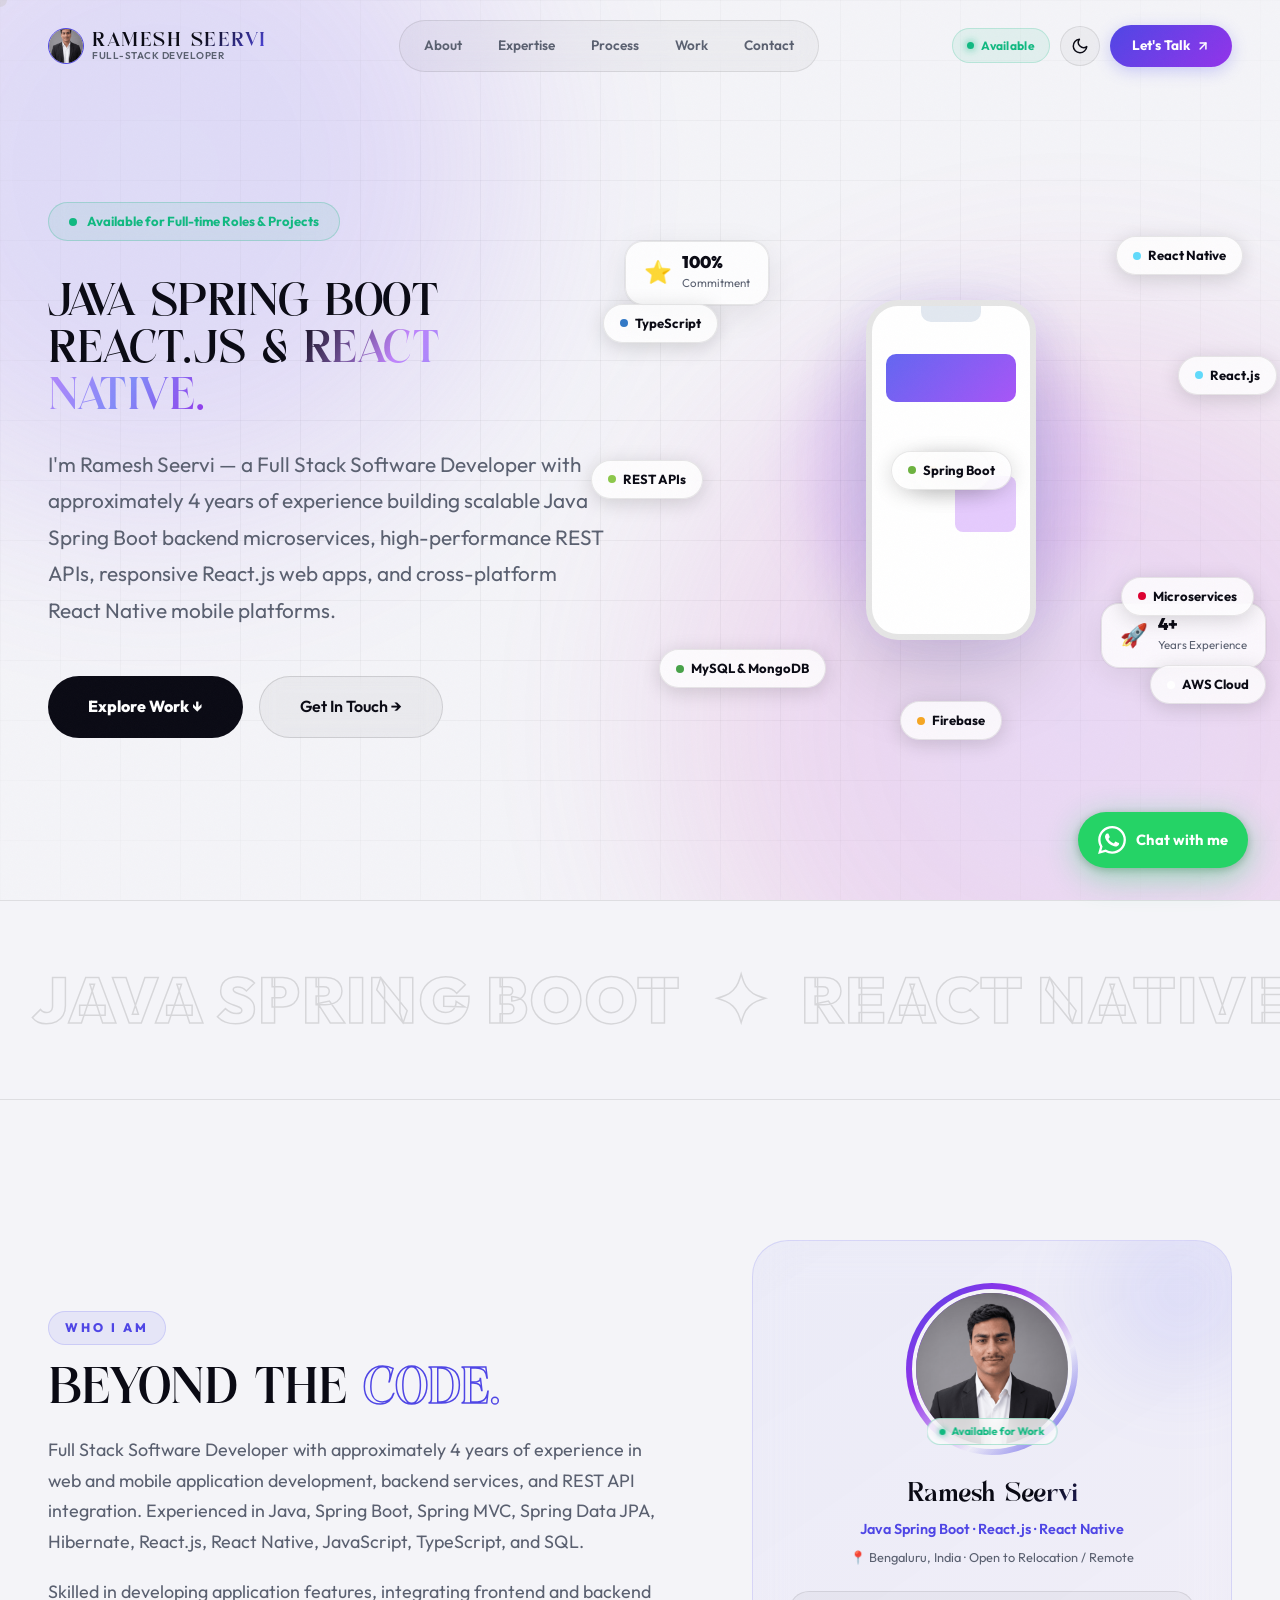
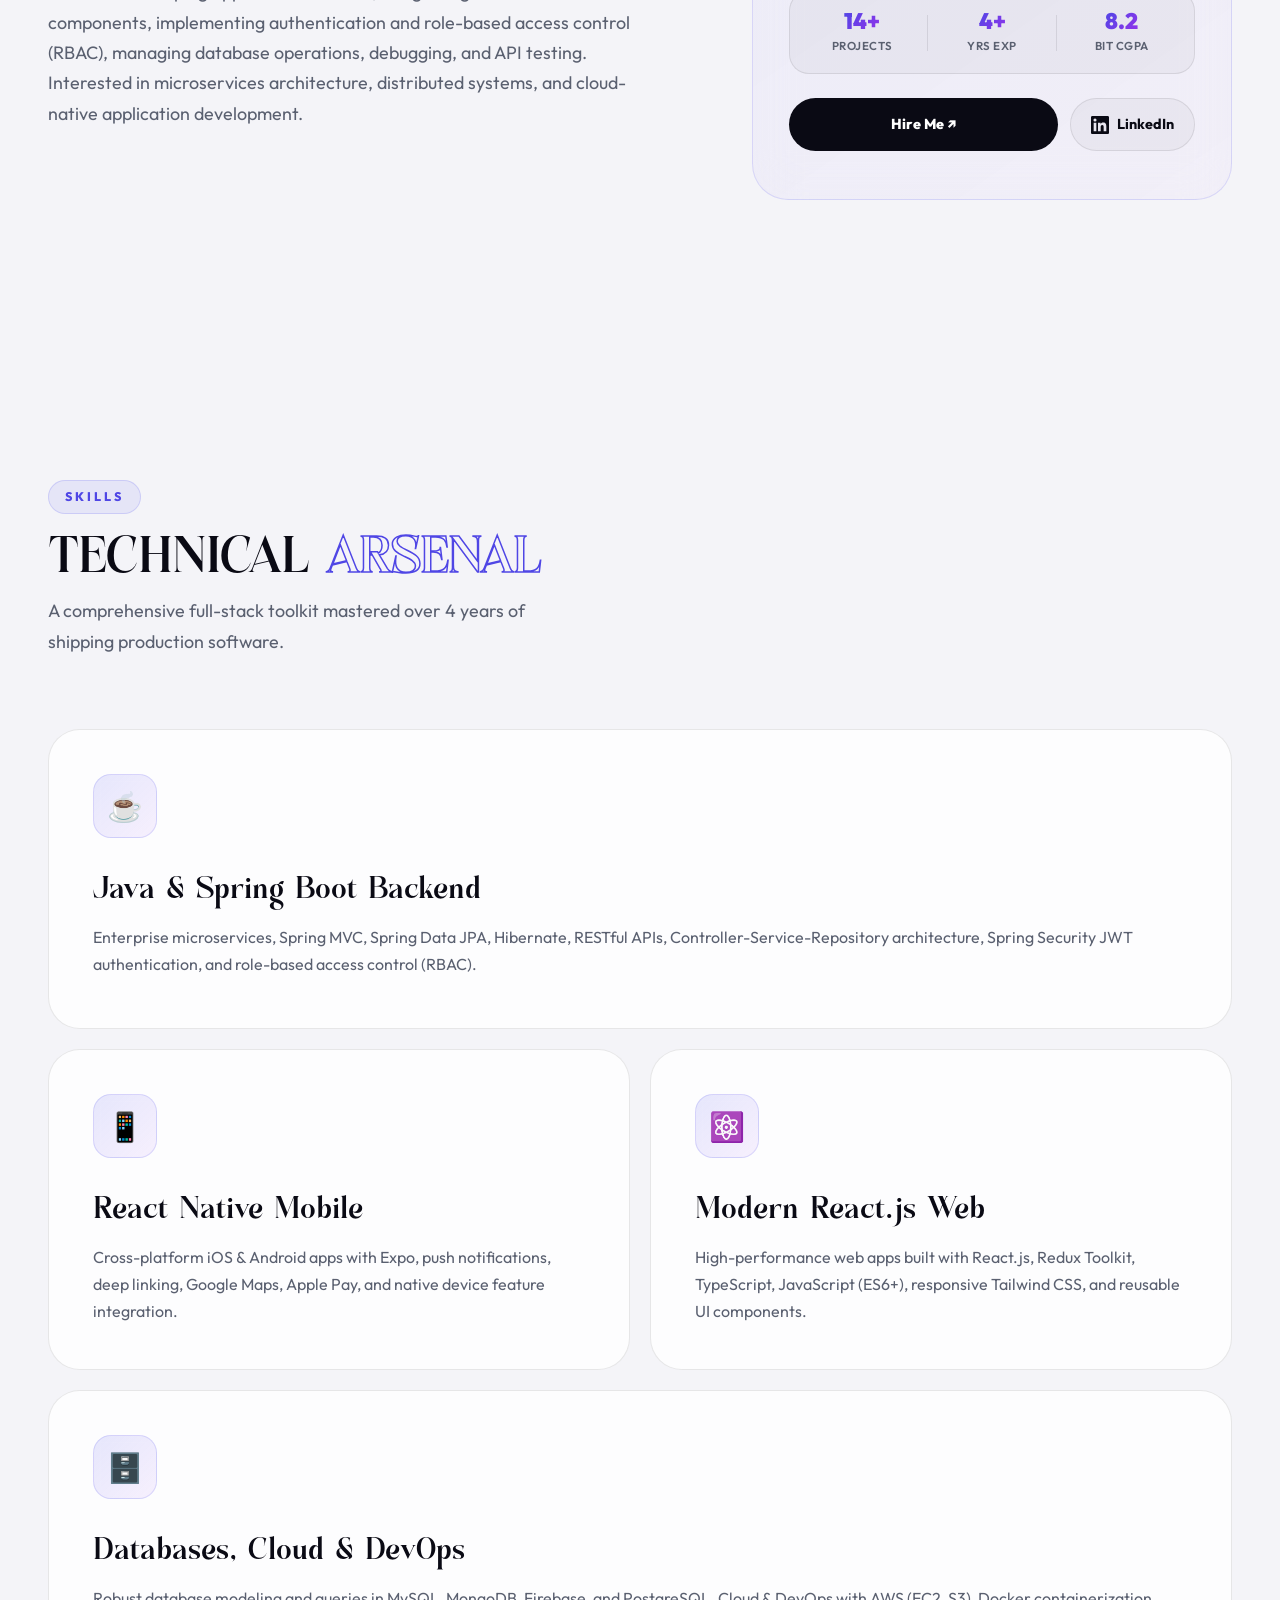
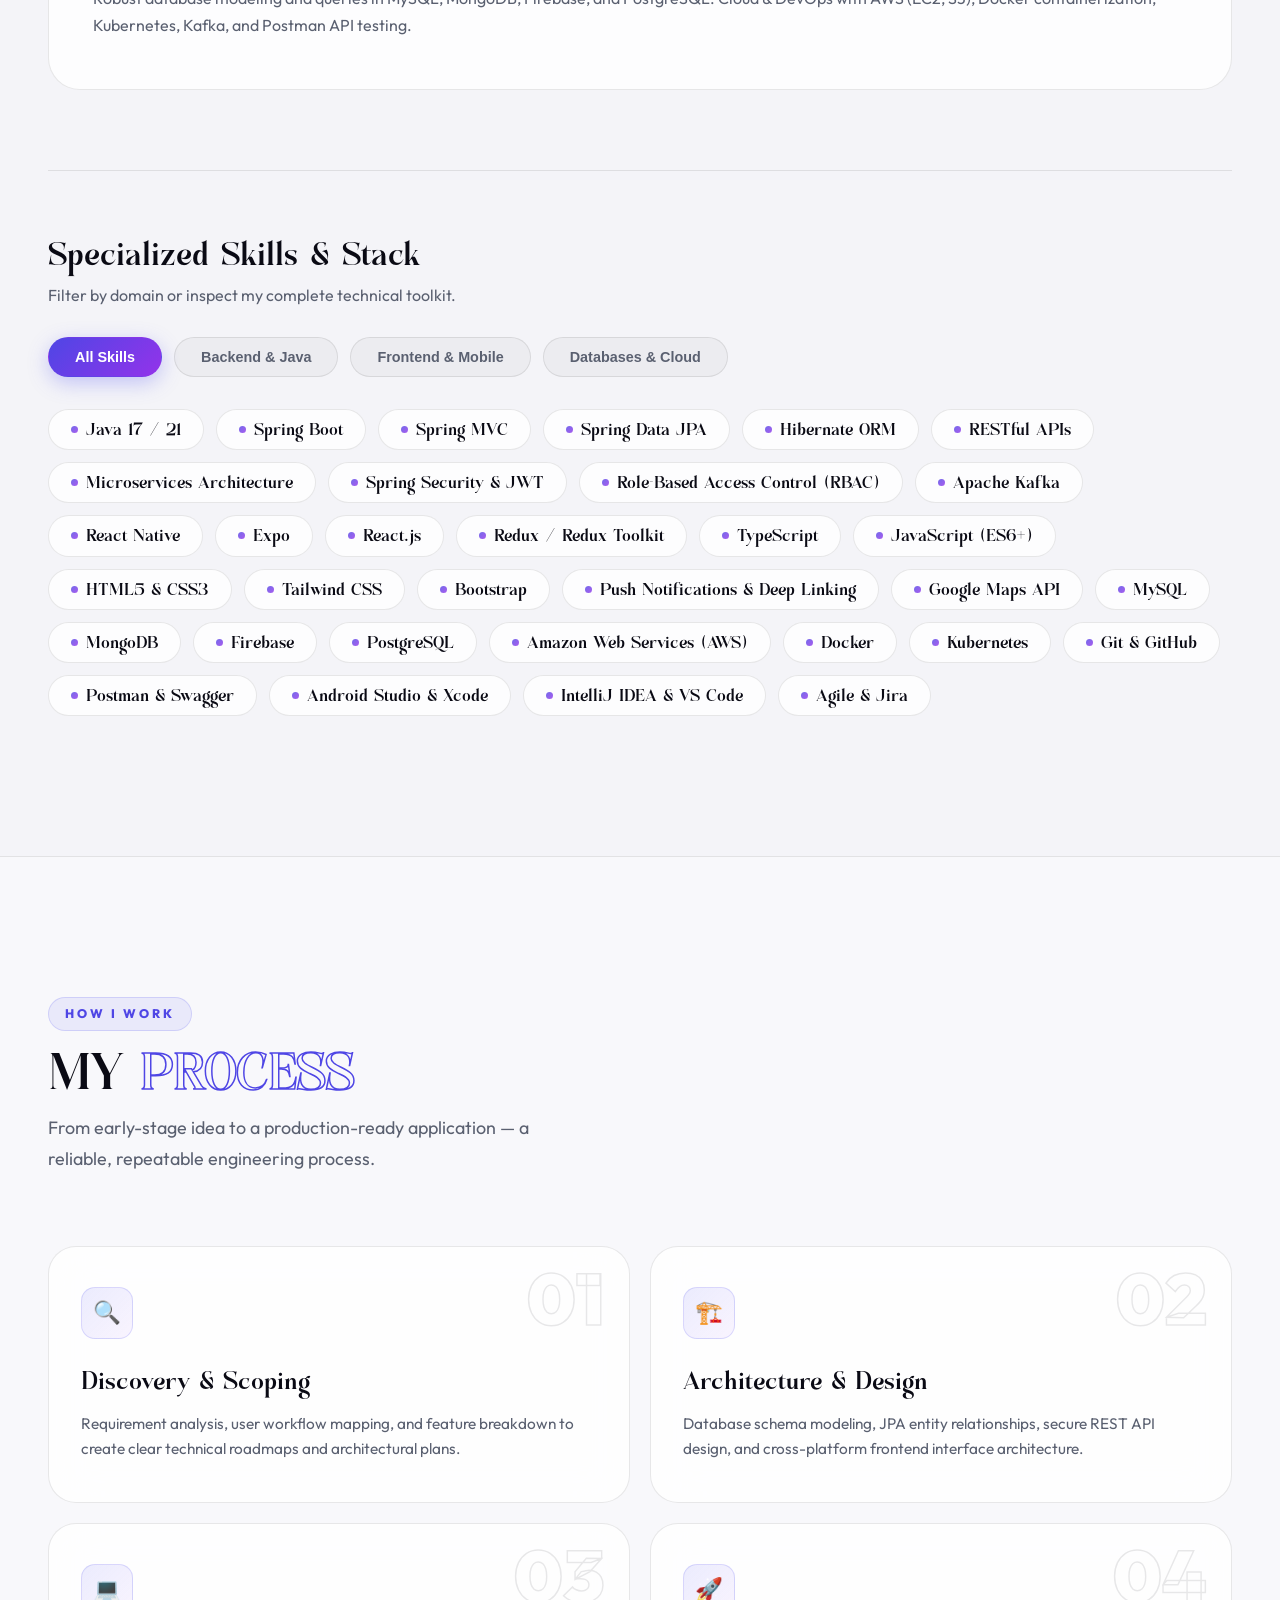
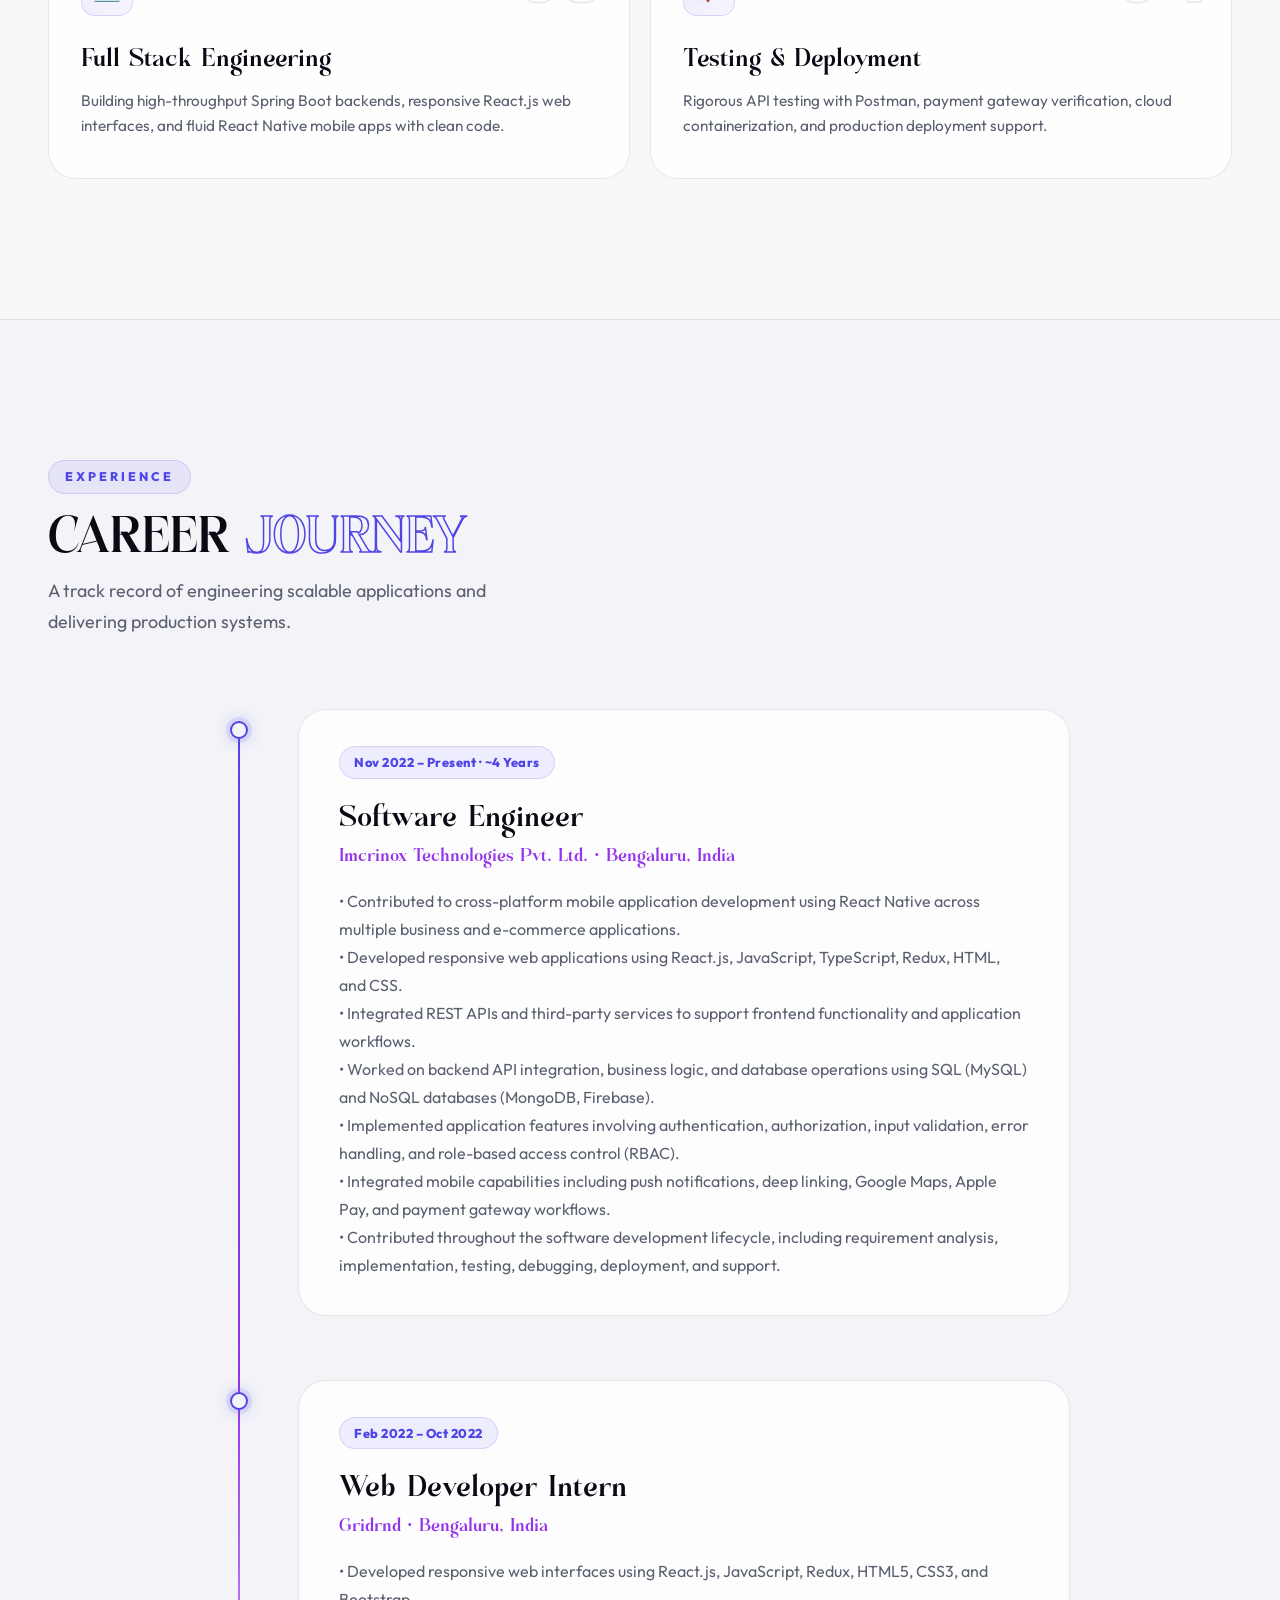
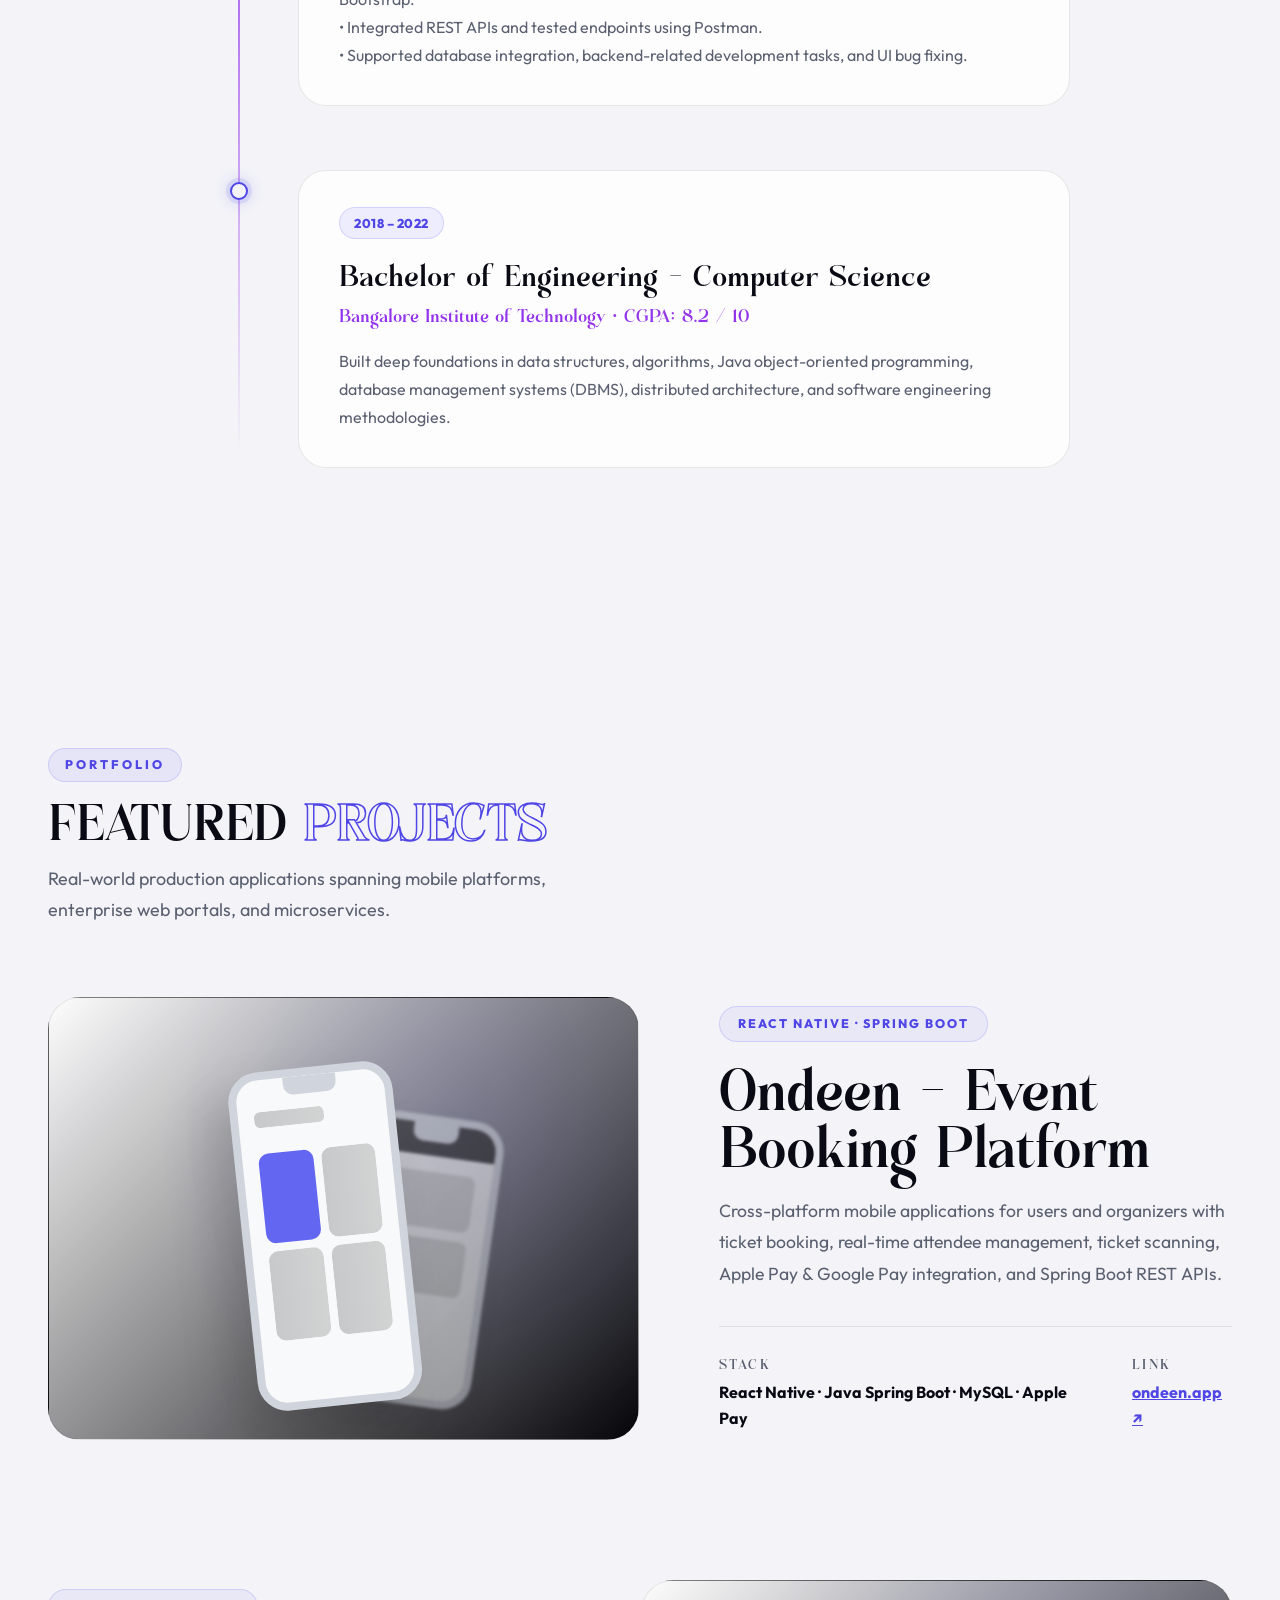
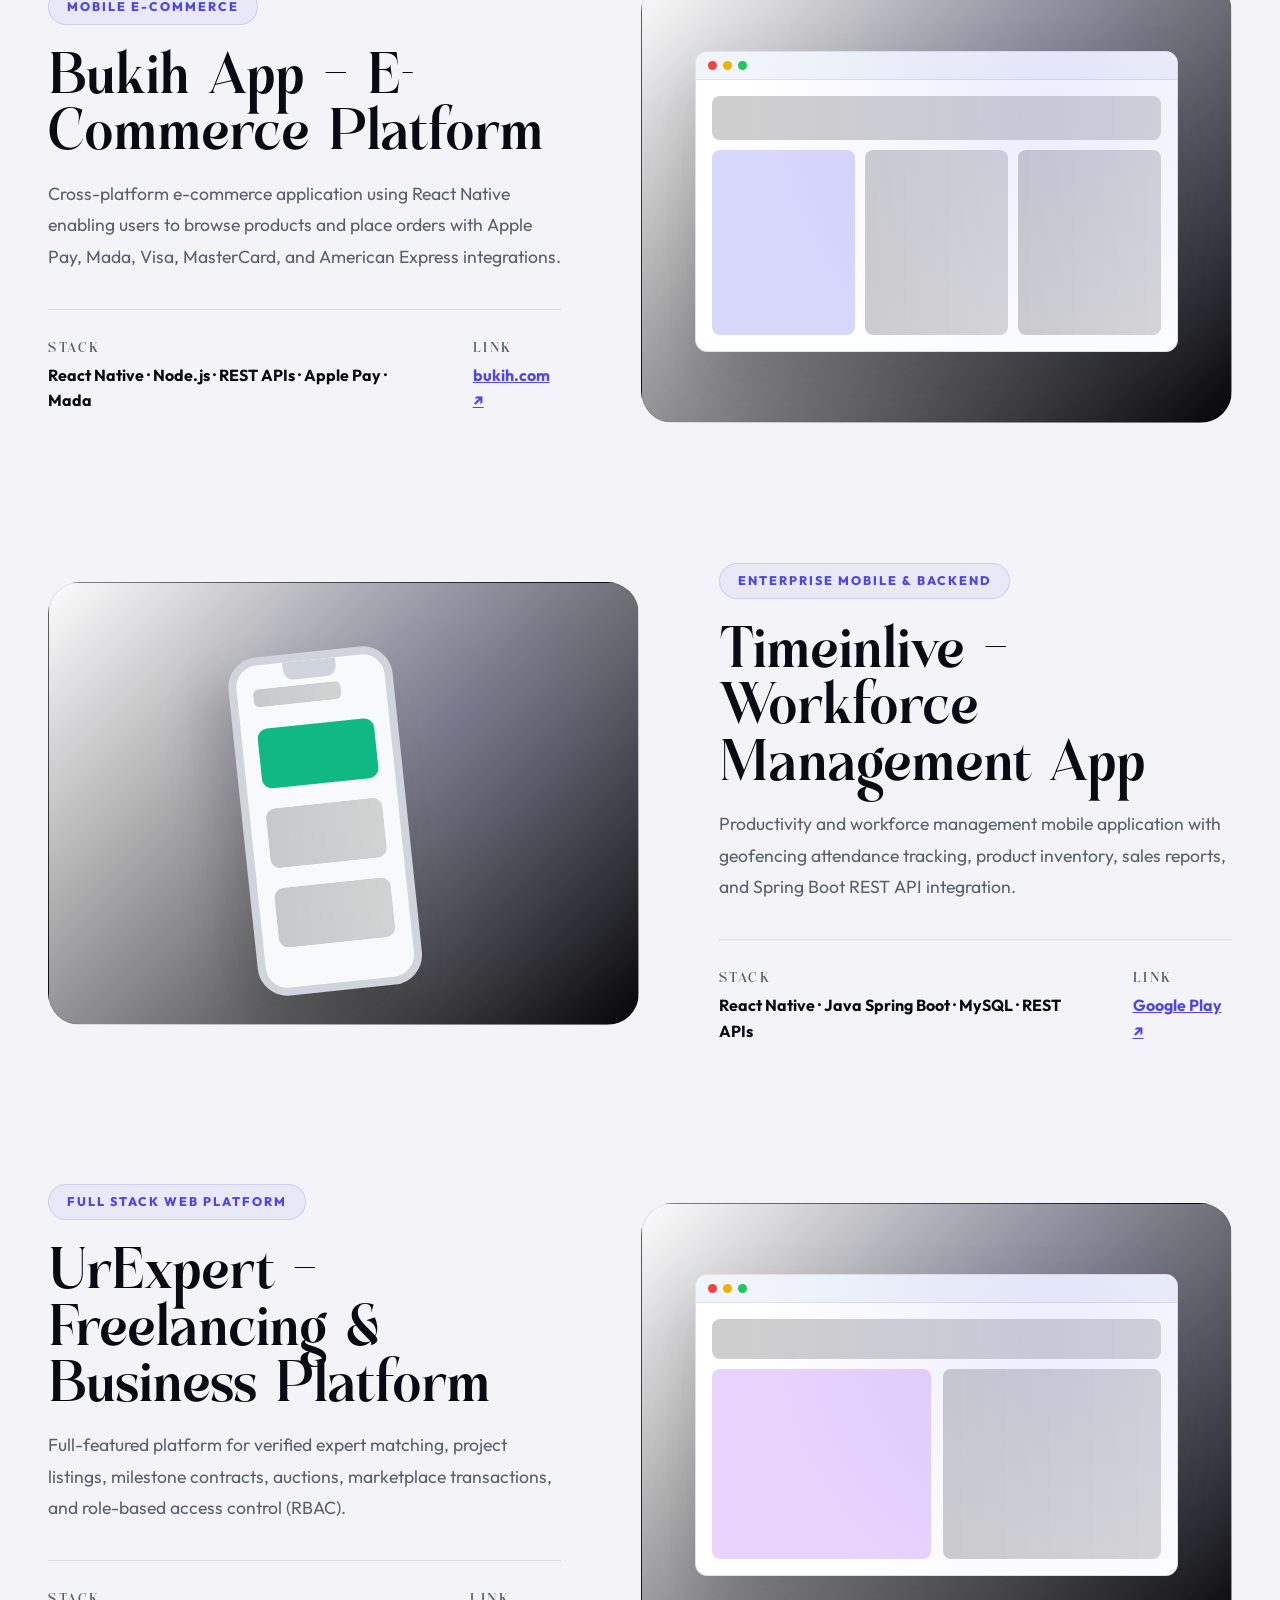
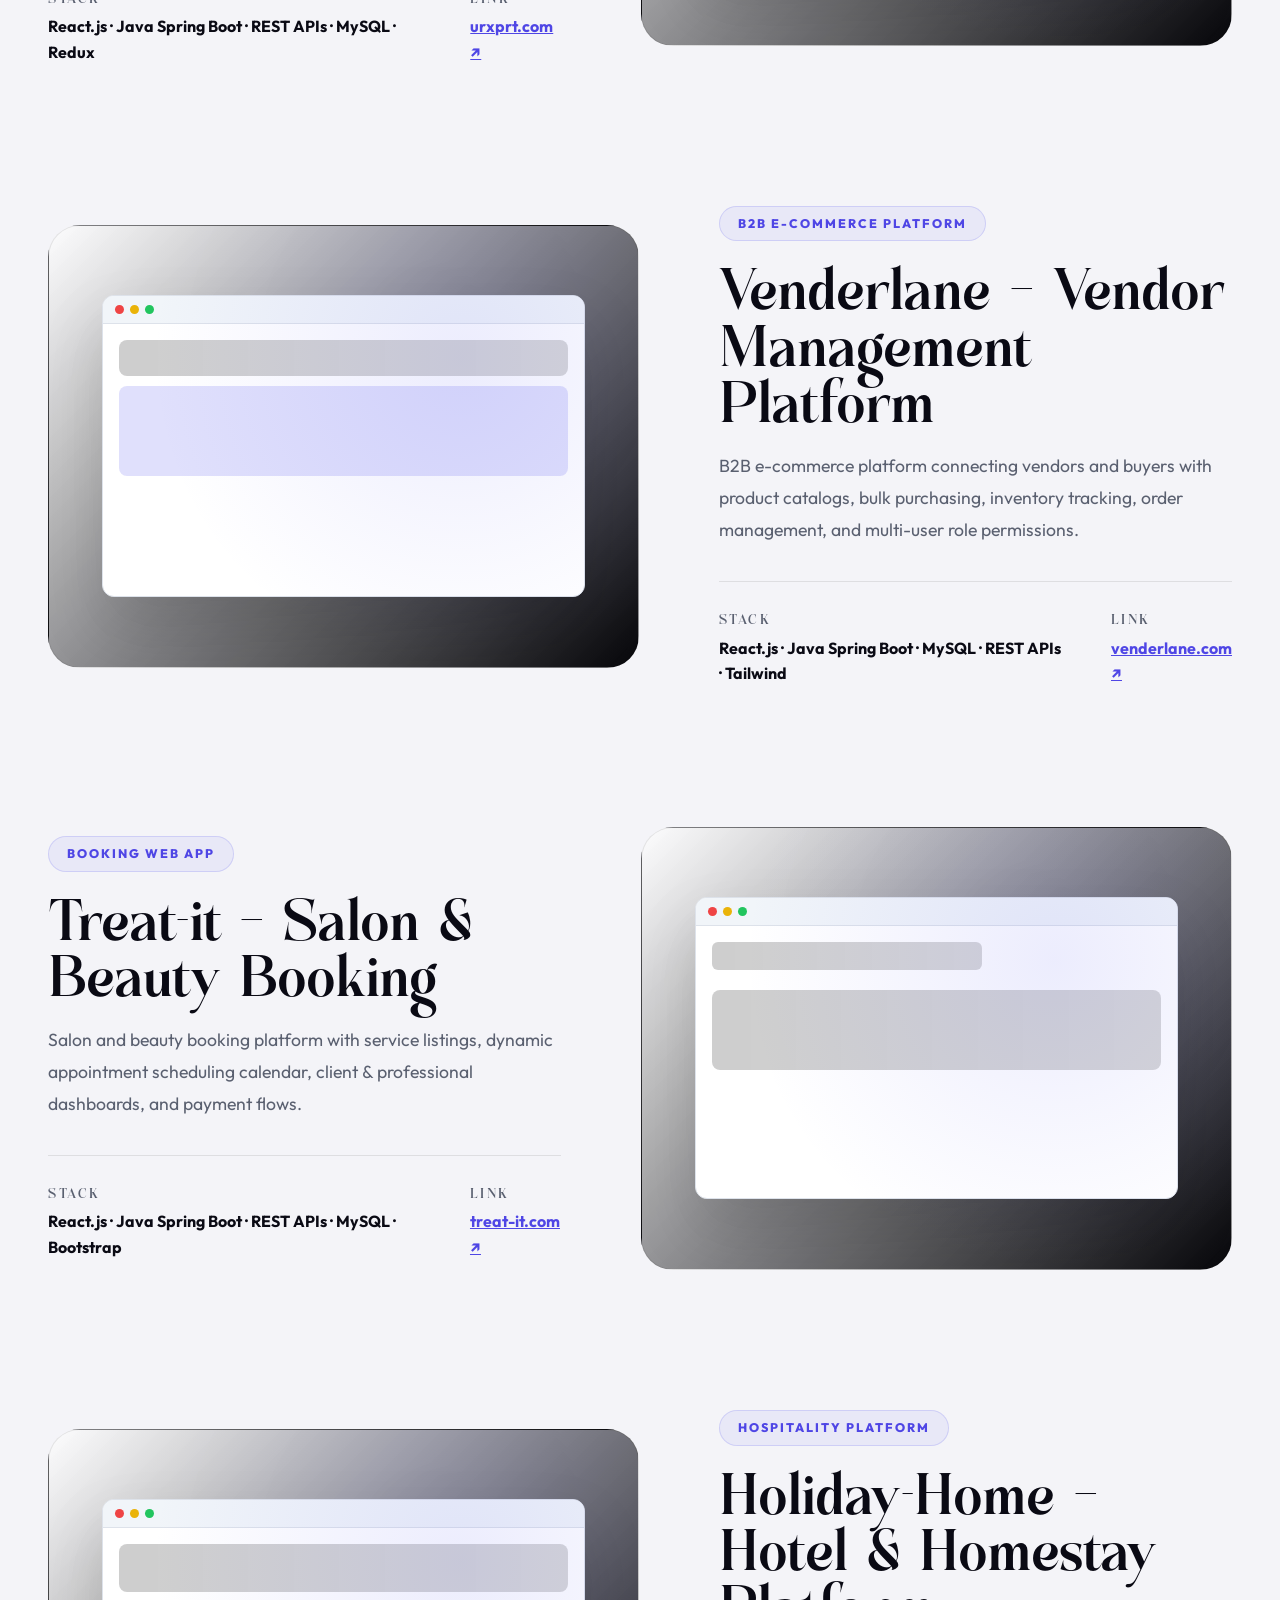
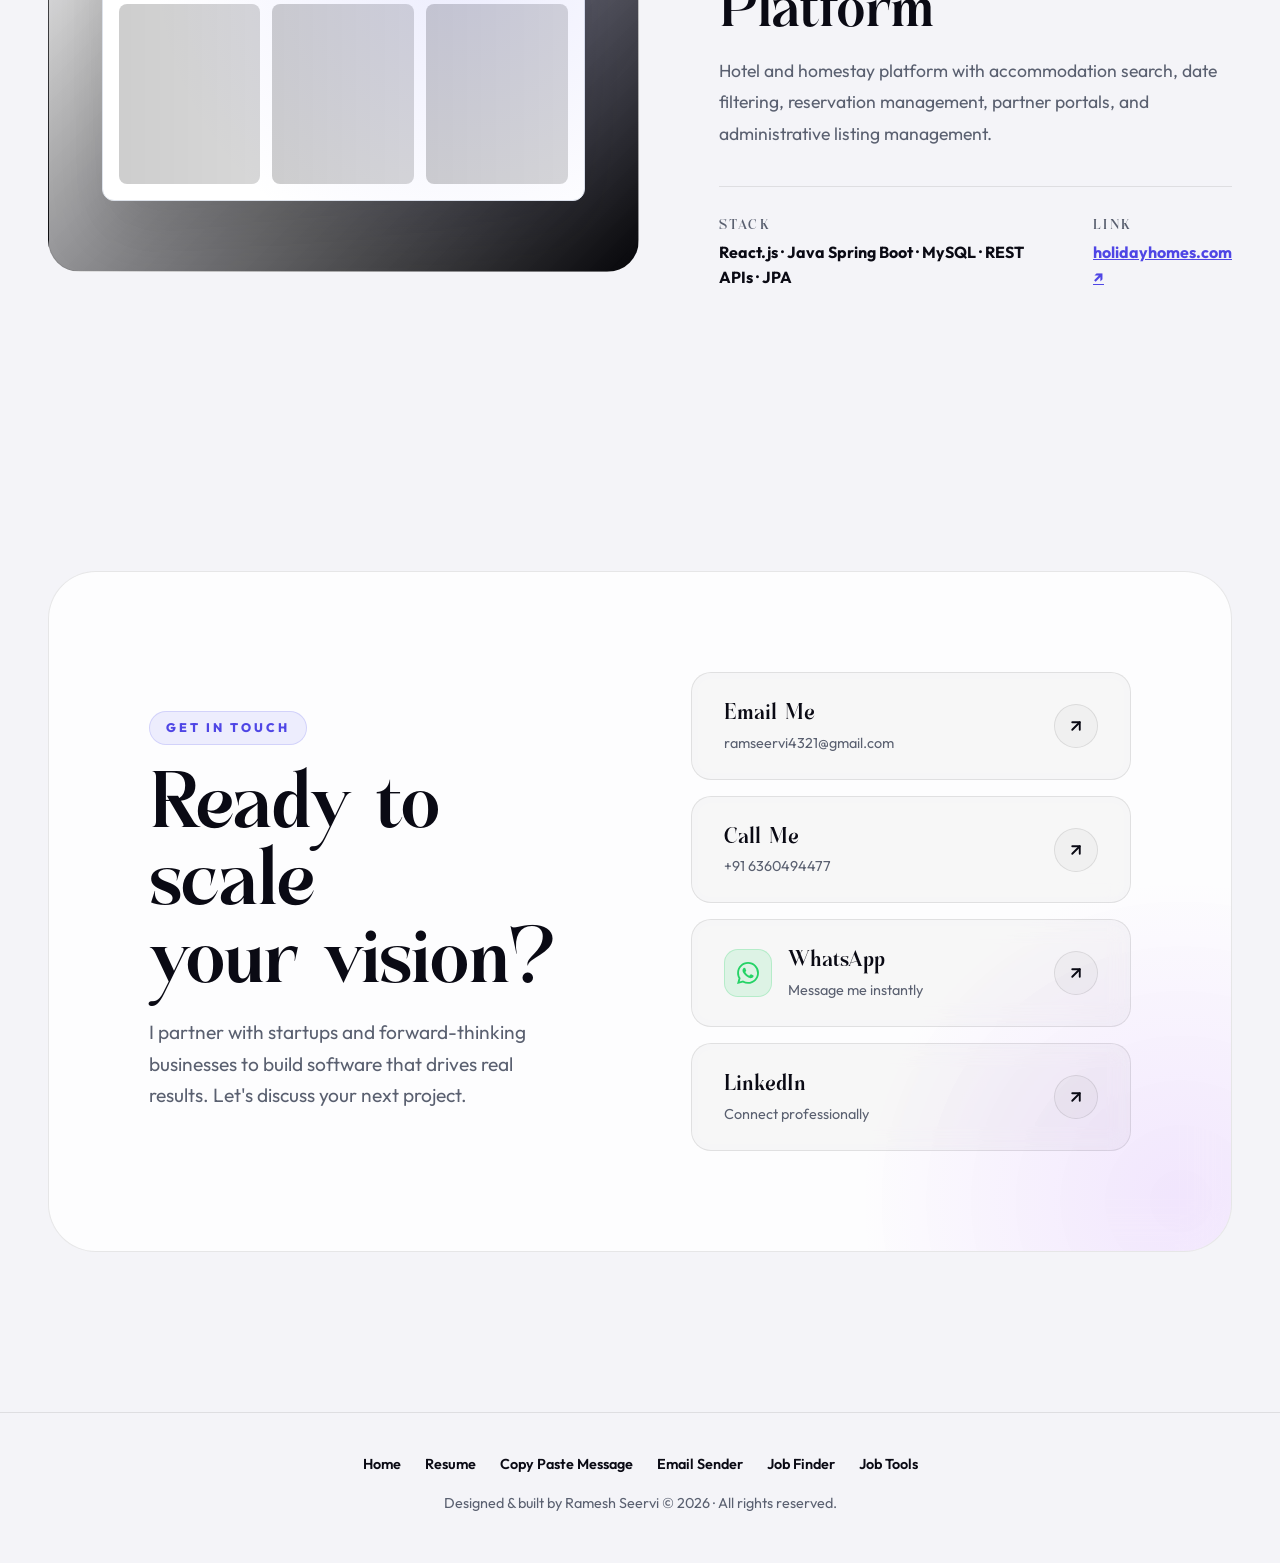
==== commit 9821d780: "latest design" ====
--- a/index.html
+++ b/index.html
@@ -9,6 +9,7 @@
         content="Ramesh Seervi — Full Stack Software Developer with approximately 4 years of experience specializing in Java Spring Boot, React.js, React Native, REST APIs, and microservices.">
     <link href="https://fonts.googleapis.com/css2?family=Outfit:wght@300;400;500;600;700;800;900&display=swap"
         rel="stylesheet">
+    <link rel="preload" href="Atavian-REGULAR.otf" as="font" type="font/otf" crossorigin>
     <link rel="stylesheet" href="style.css">
 </head>
 
--- a/style.css
+++ b/style.css
@@ -1,3 +1,11 @@
+@font-face {
+    font-family: 'Atavian';
+    src: url('Atavian-REGULAR.otf') format('opentype');
+    font-weight: 400 900;
+    font-style: normal;
+    font-display: swap;
+}
+
 :root {
     --bg-color: #030305;
     --surface-color: rgba(255, 255, 255, 0.03);
@@ -56,12 +64,19 @@
 html { scroll-behavior: smooth; font-size: 16px; }
 body {
     font-family: 'Outfit', sans-serif;
-      font-size: 16px;
+    font-size: 16px;
     background-color: var(--bg-color);
     color: var(--text-primary);
     line-height: 1.6;
     overflow-x: hidden;
     transition: background-color 0.5s ease, color 0.5s ease;
+}
+
+h1, h2, h3, h4, h5, h6,
+.hero-title,
+.section-title,
+.logo-name {
+    font-family: 'Atavian', serif;
 }
 @media (min-width: 1024px) { body, a, button { cursor: none; } }
 
@@ -719,9 +734,10 @@
 
 /* Hero Title */
 .hero-title {
-    font-size: clamp(3.2rem, 8.5vw, 8rem);
-    font-weight: 900; letter-spacing: -4px;
-    line-height: 1.0; margin-bottom: 32px;
+    font-family: 'Atavian', serif;
+    font-size: clamp(1.8rem, 3.1vw, 2.75rem);
+    font-weight: 700; letter-spacing: -0.5px;
+    line-height: 1.18; margin-bottom: 28px;
     text-transform: uppercase;
     color: var(--text-primary);
 }
@@ -812,8 +828,9 @@
     background: rgba(99,102,241,0.1); border: 1px solid rgba(99,102,241,0.2);
 }
 .section-title {
-    font-size: clamp(2.8rem, 5vw, 5rem);
-    font-weight: 900; line-height: 1.05; letter-spacing: -2.5px;
+    font-family: 'Atavian', 'Outfit', serif;
+    font-size: clamp(1.9rem, 3.5vw, 3.2rem);
+    font-weight: 800; line-height: 1.12; letter-spacing: -1px;
     text-transform: uppercase;
 }
 .section-title span {
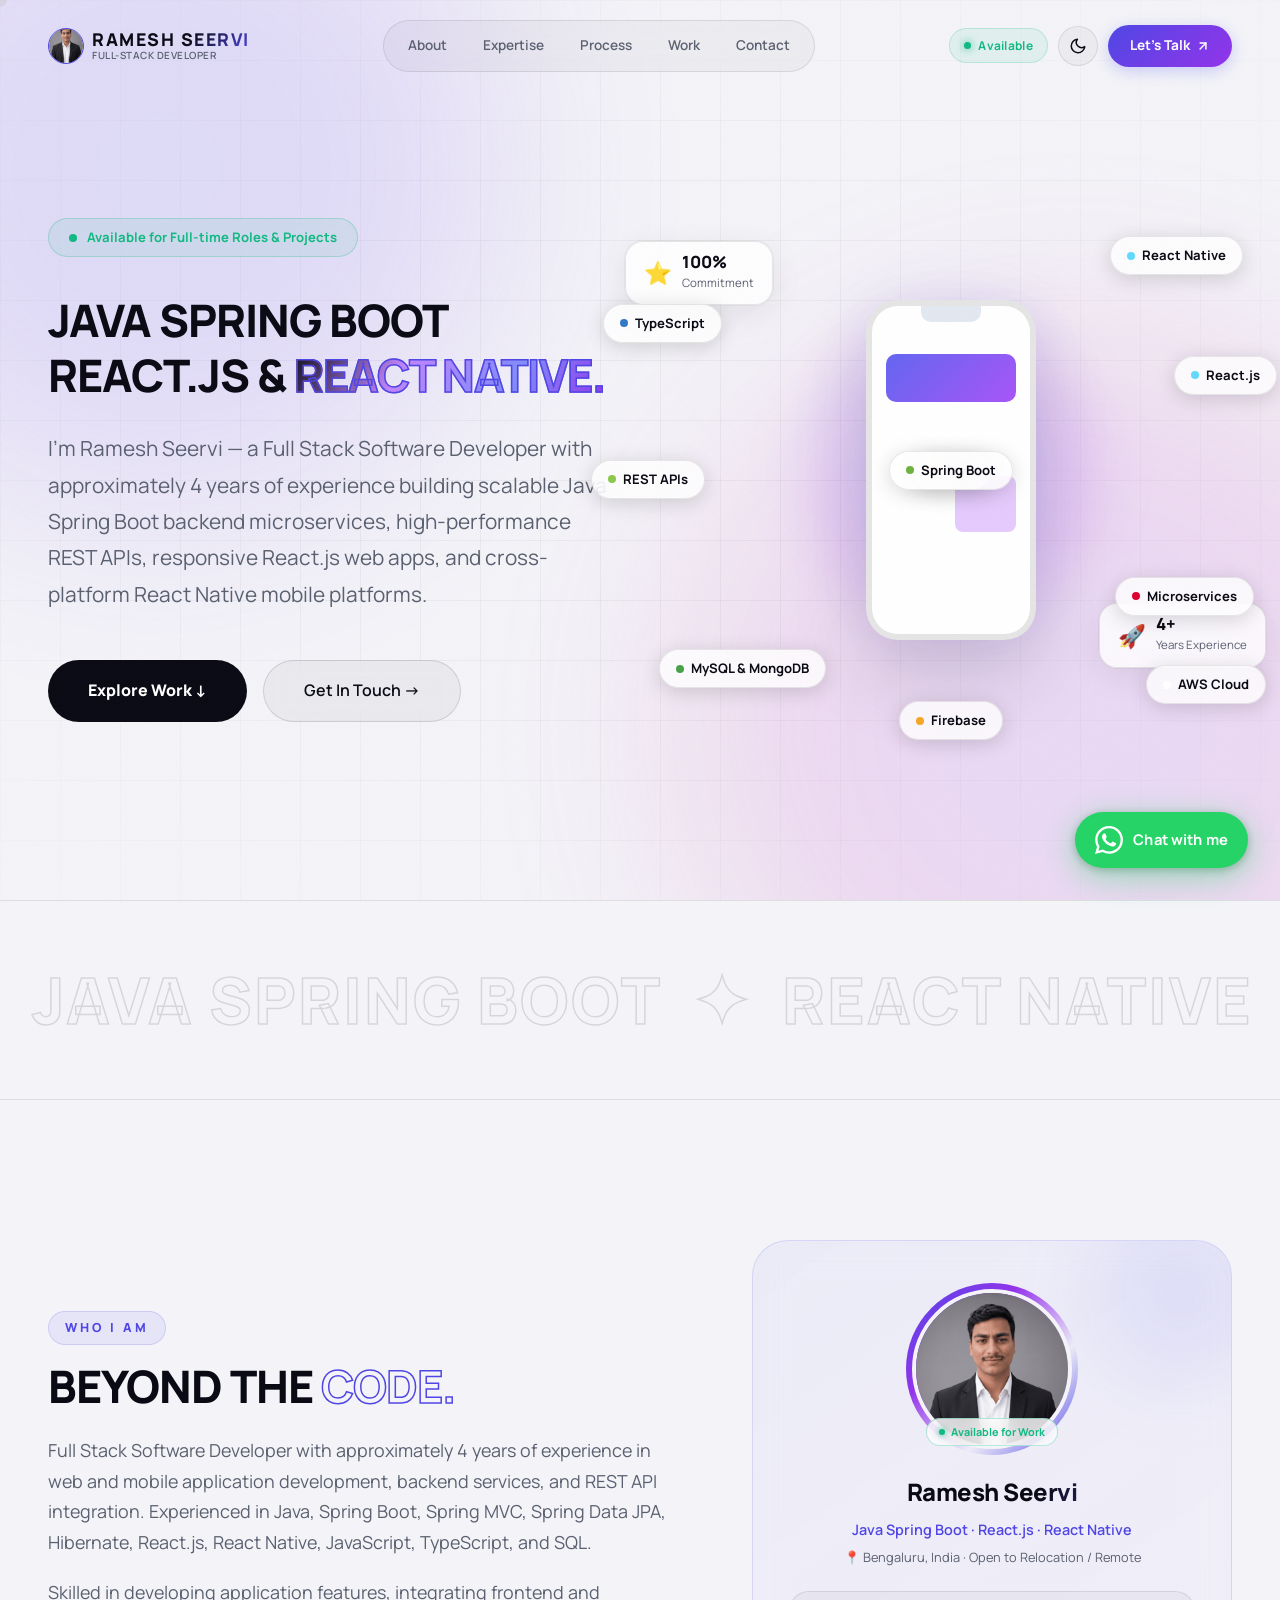
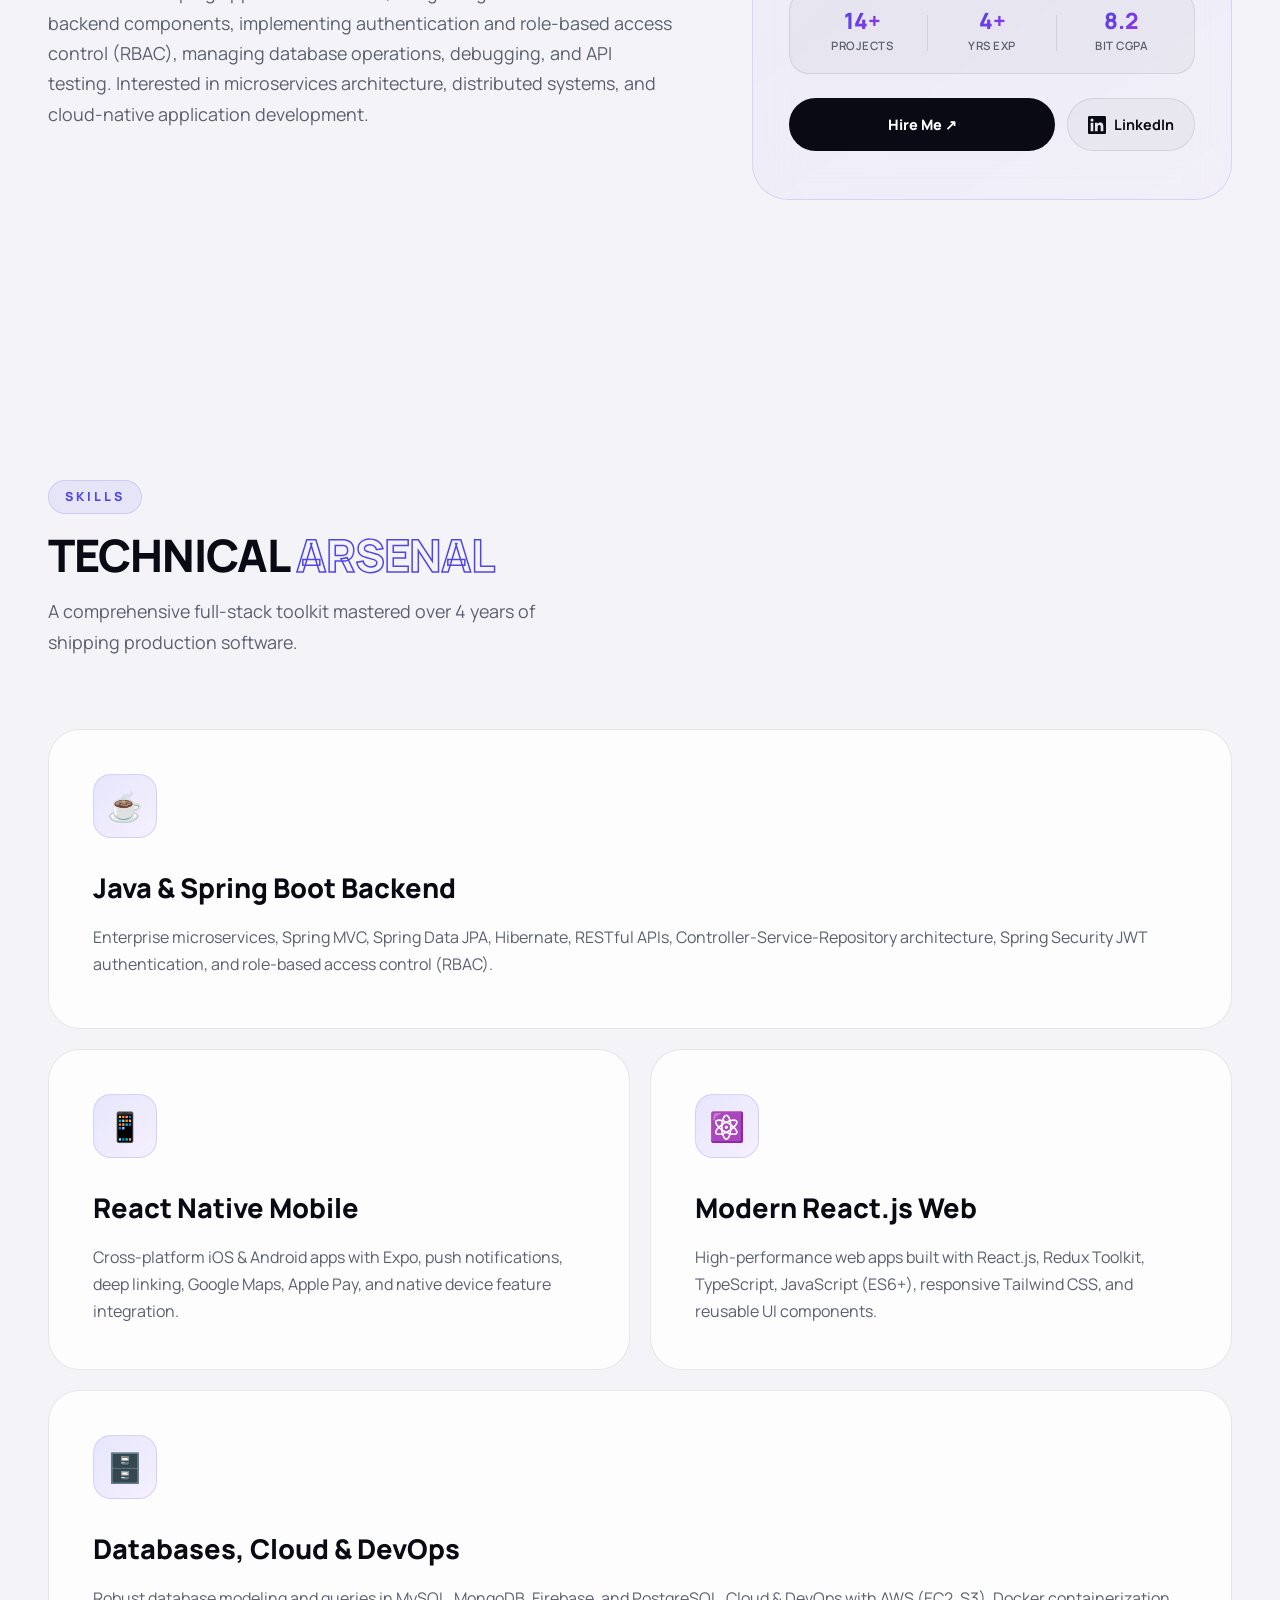
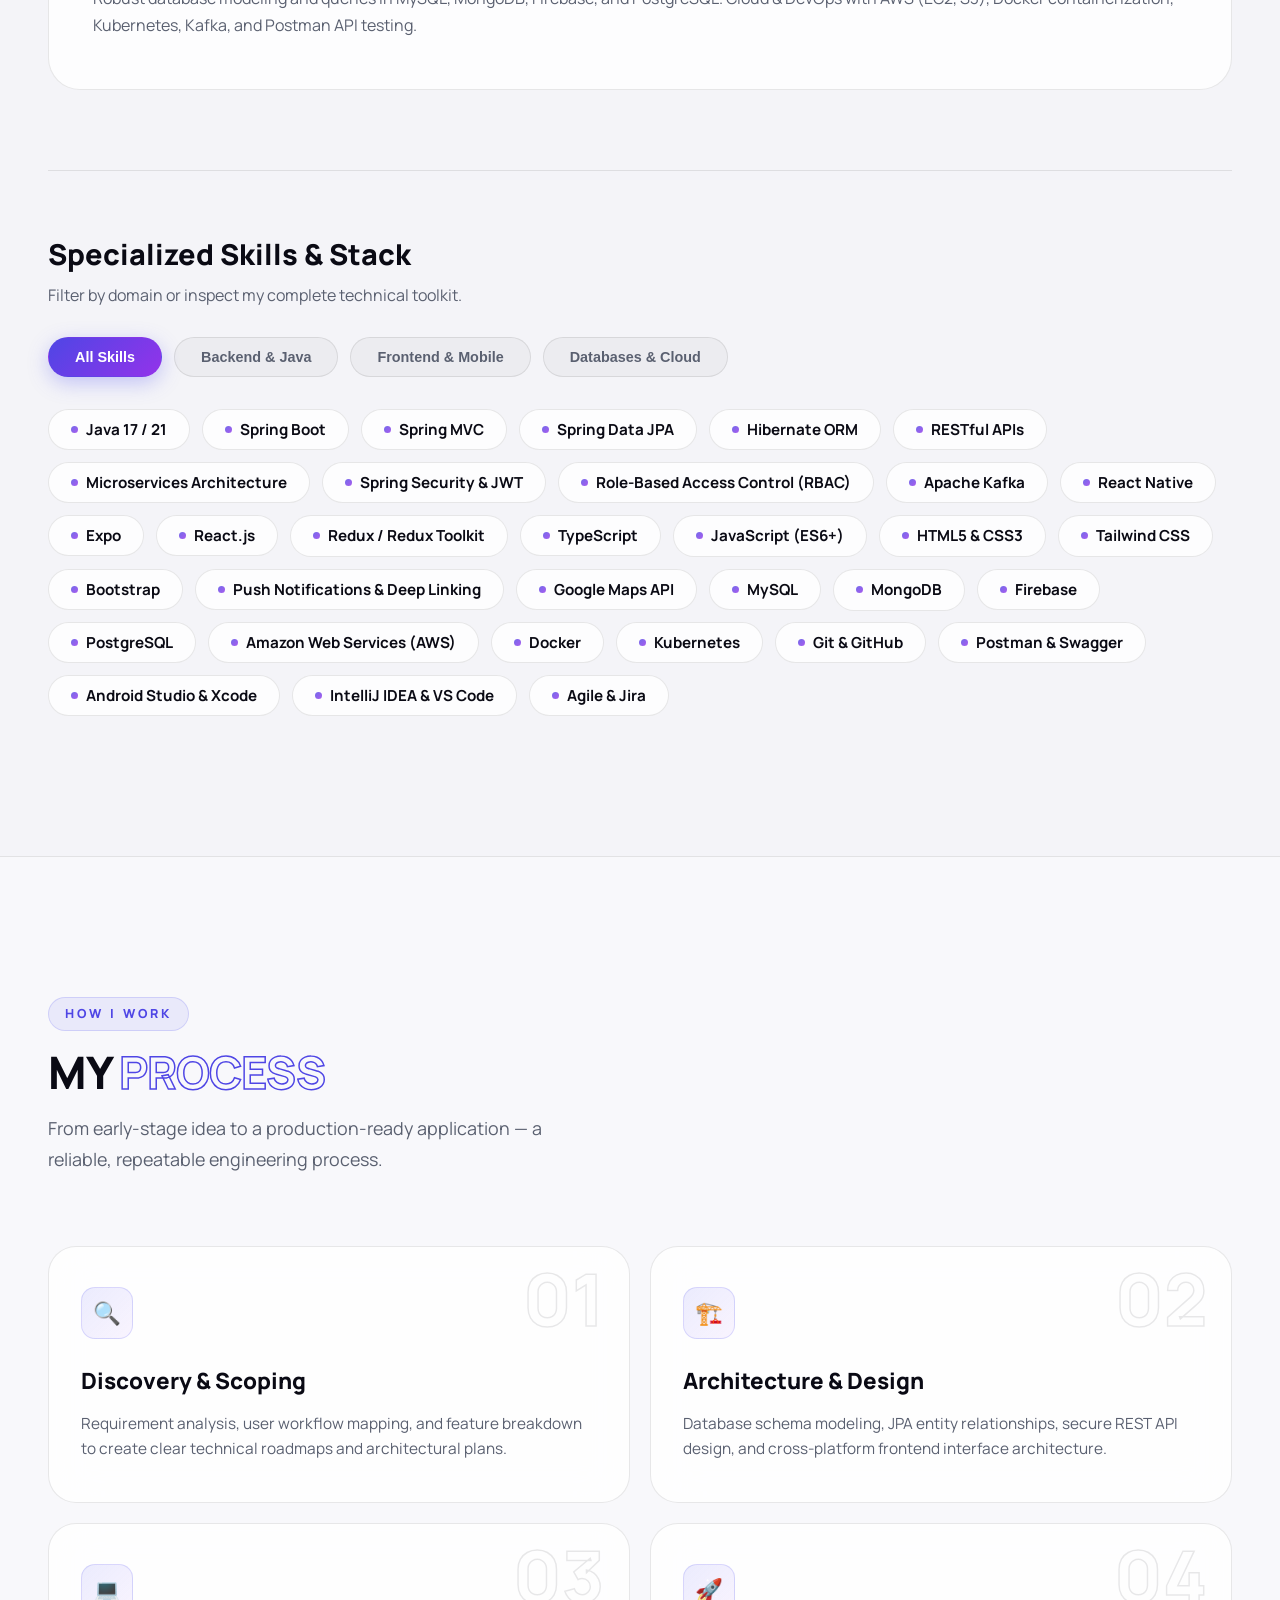
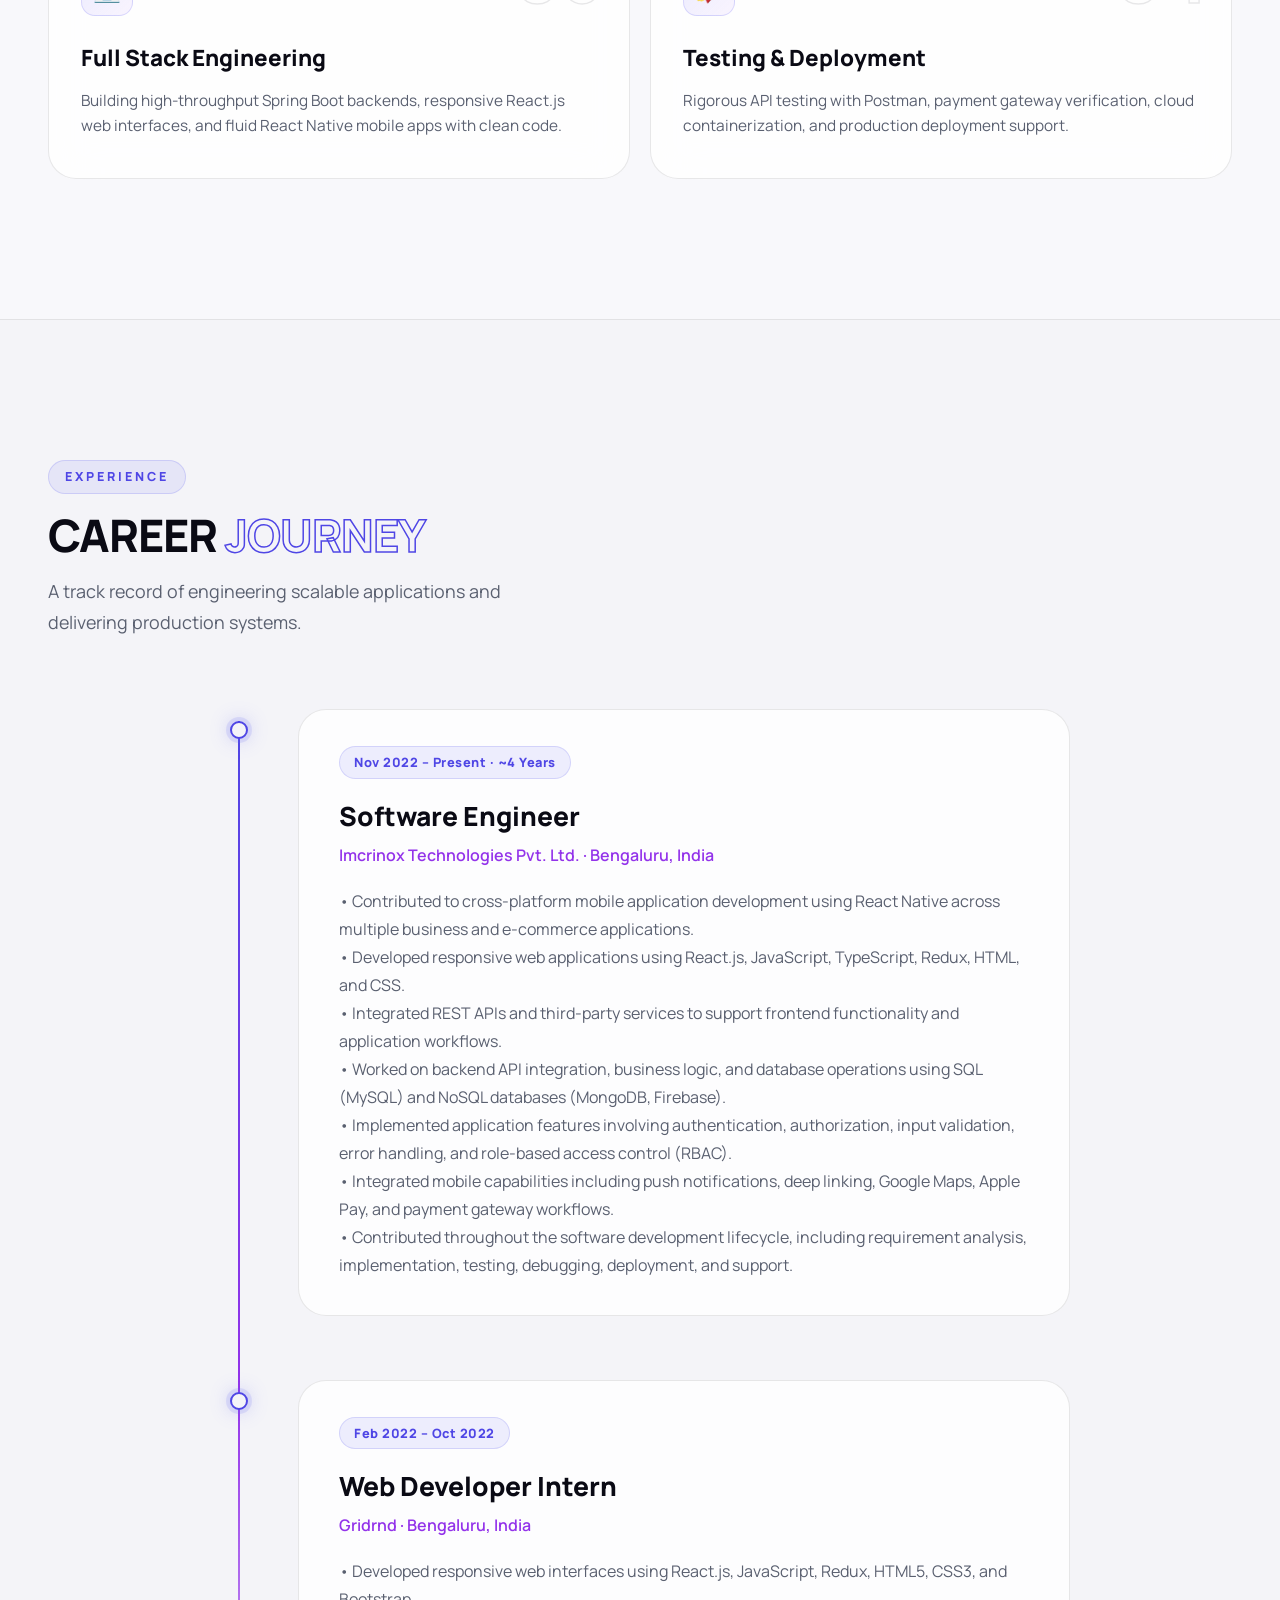
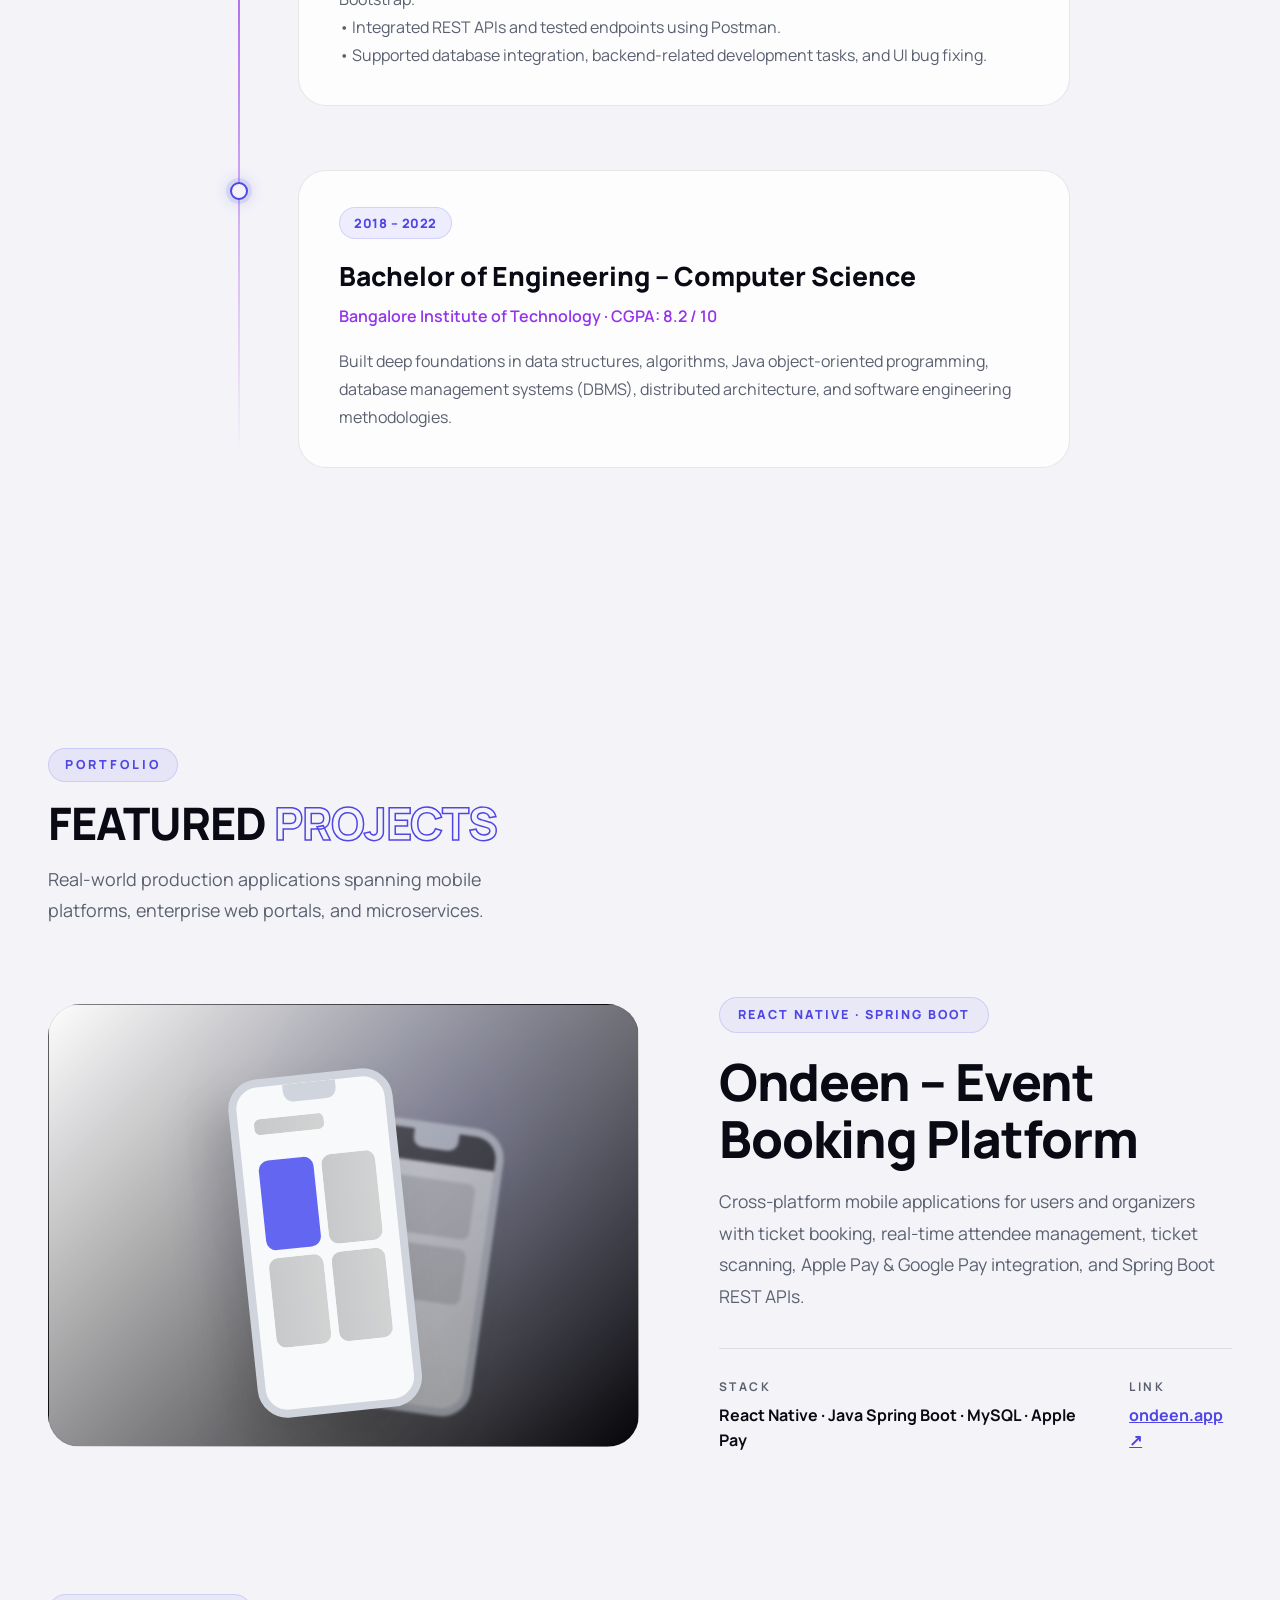
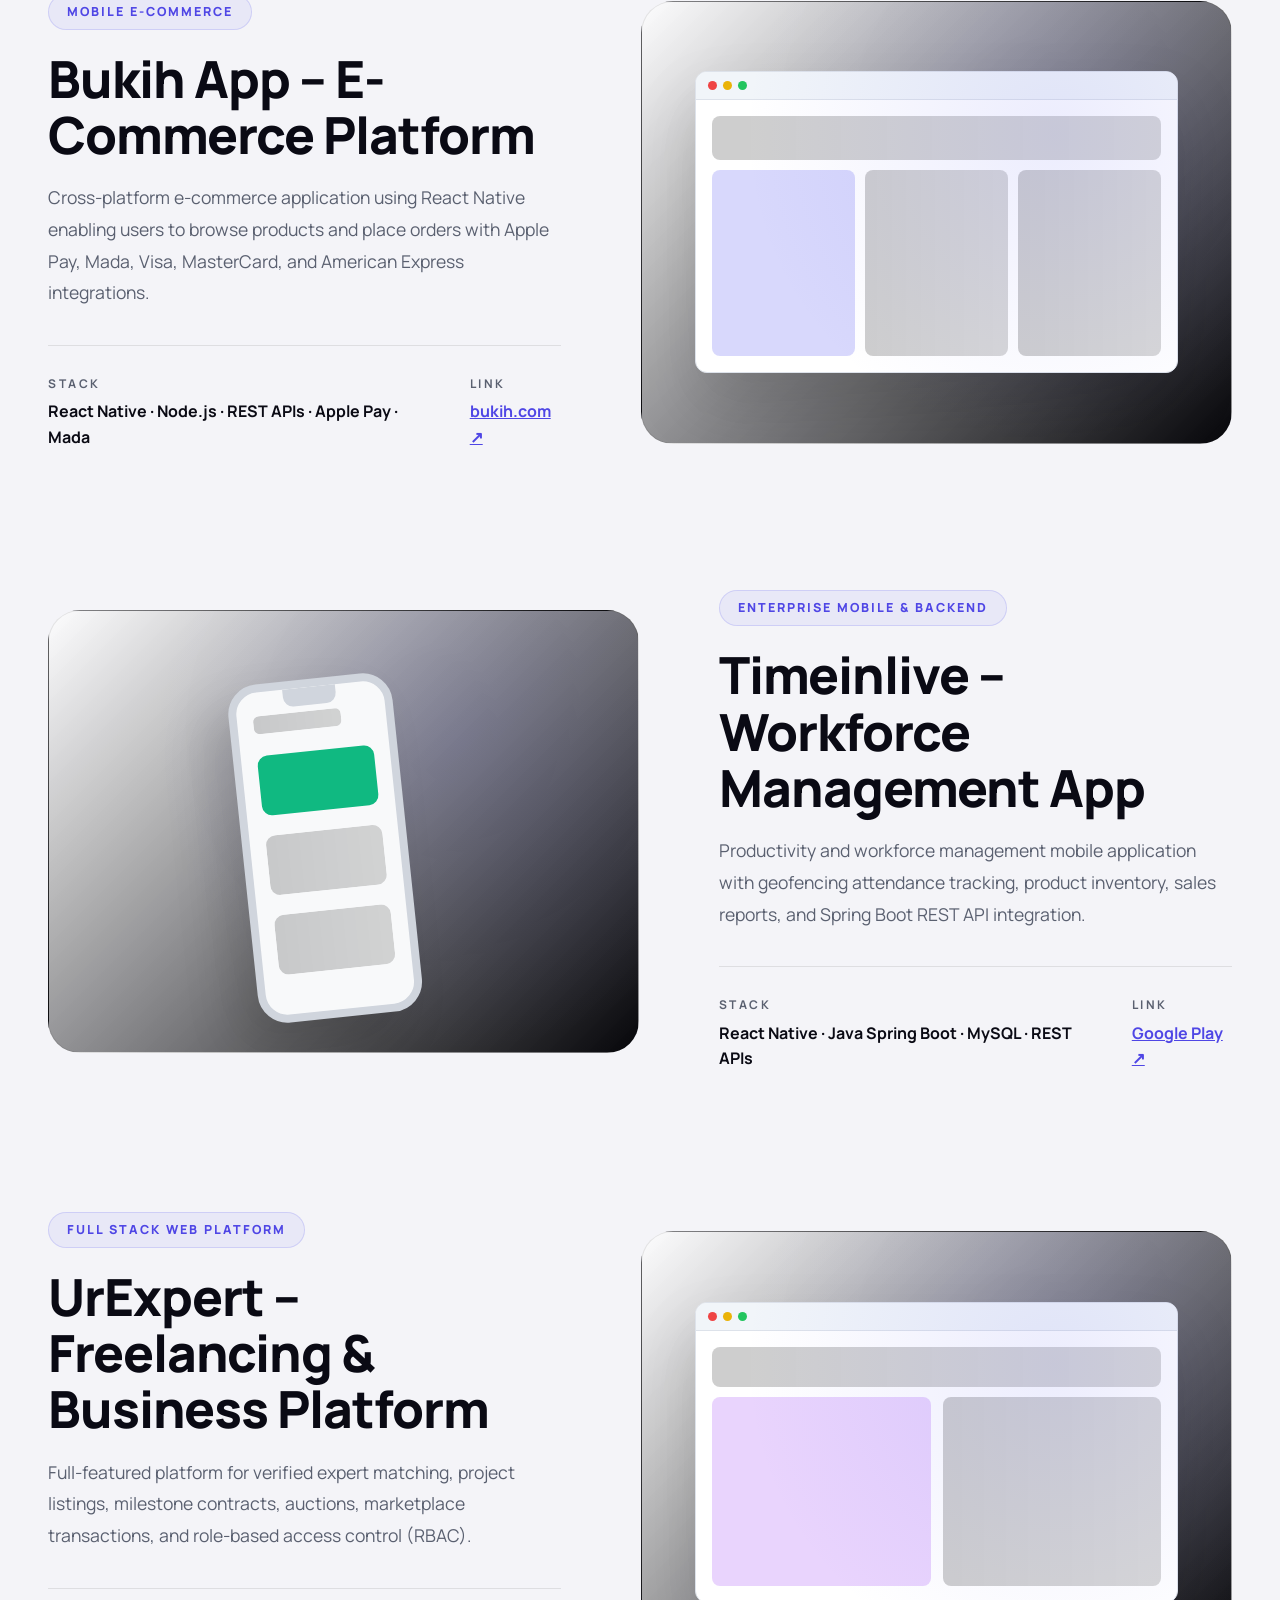
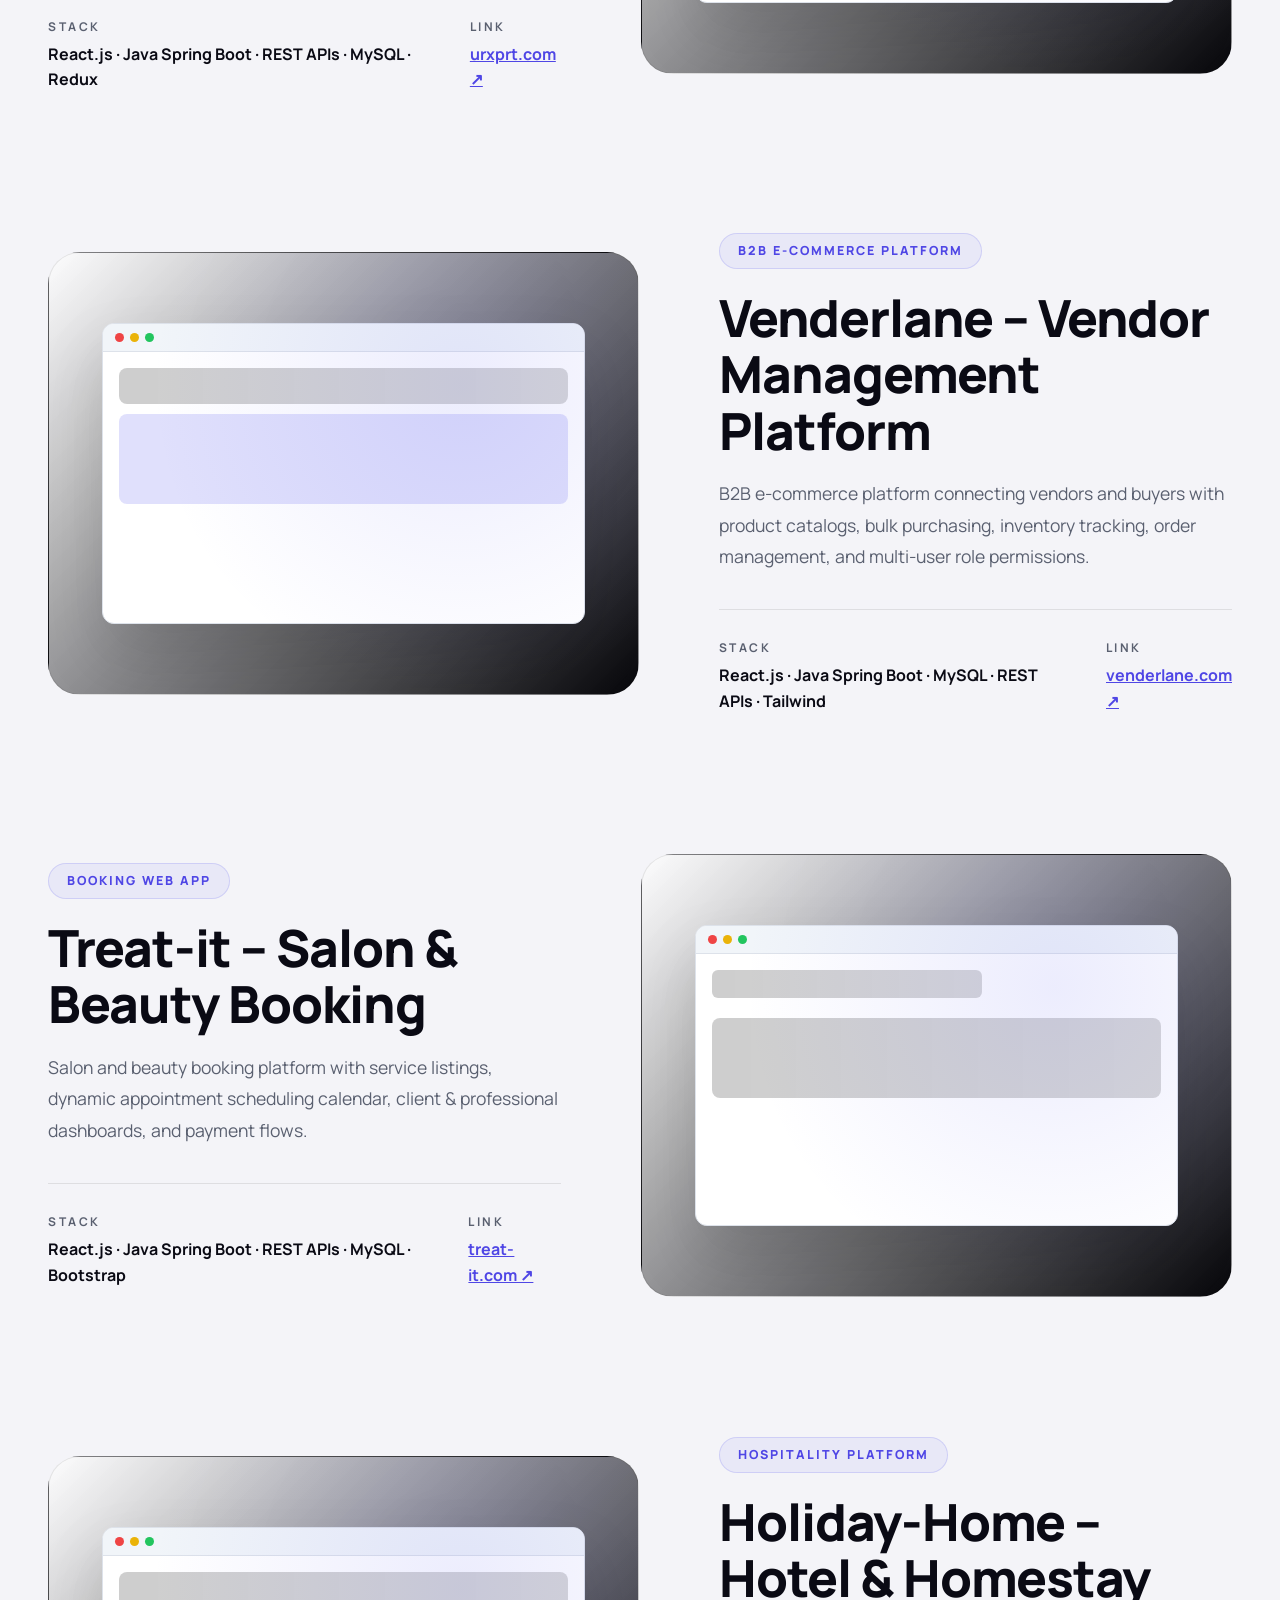
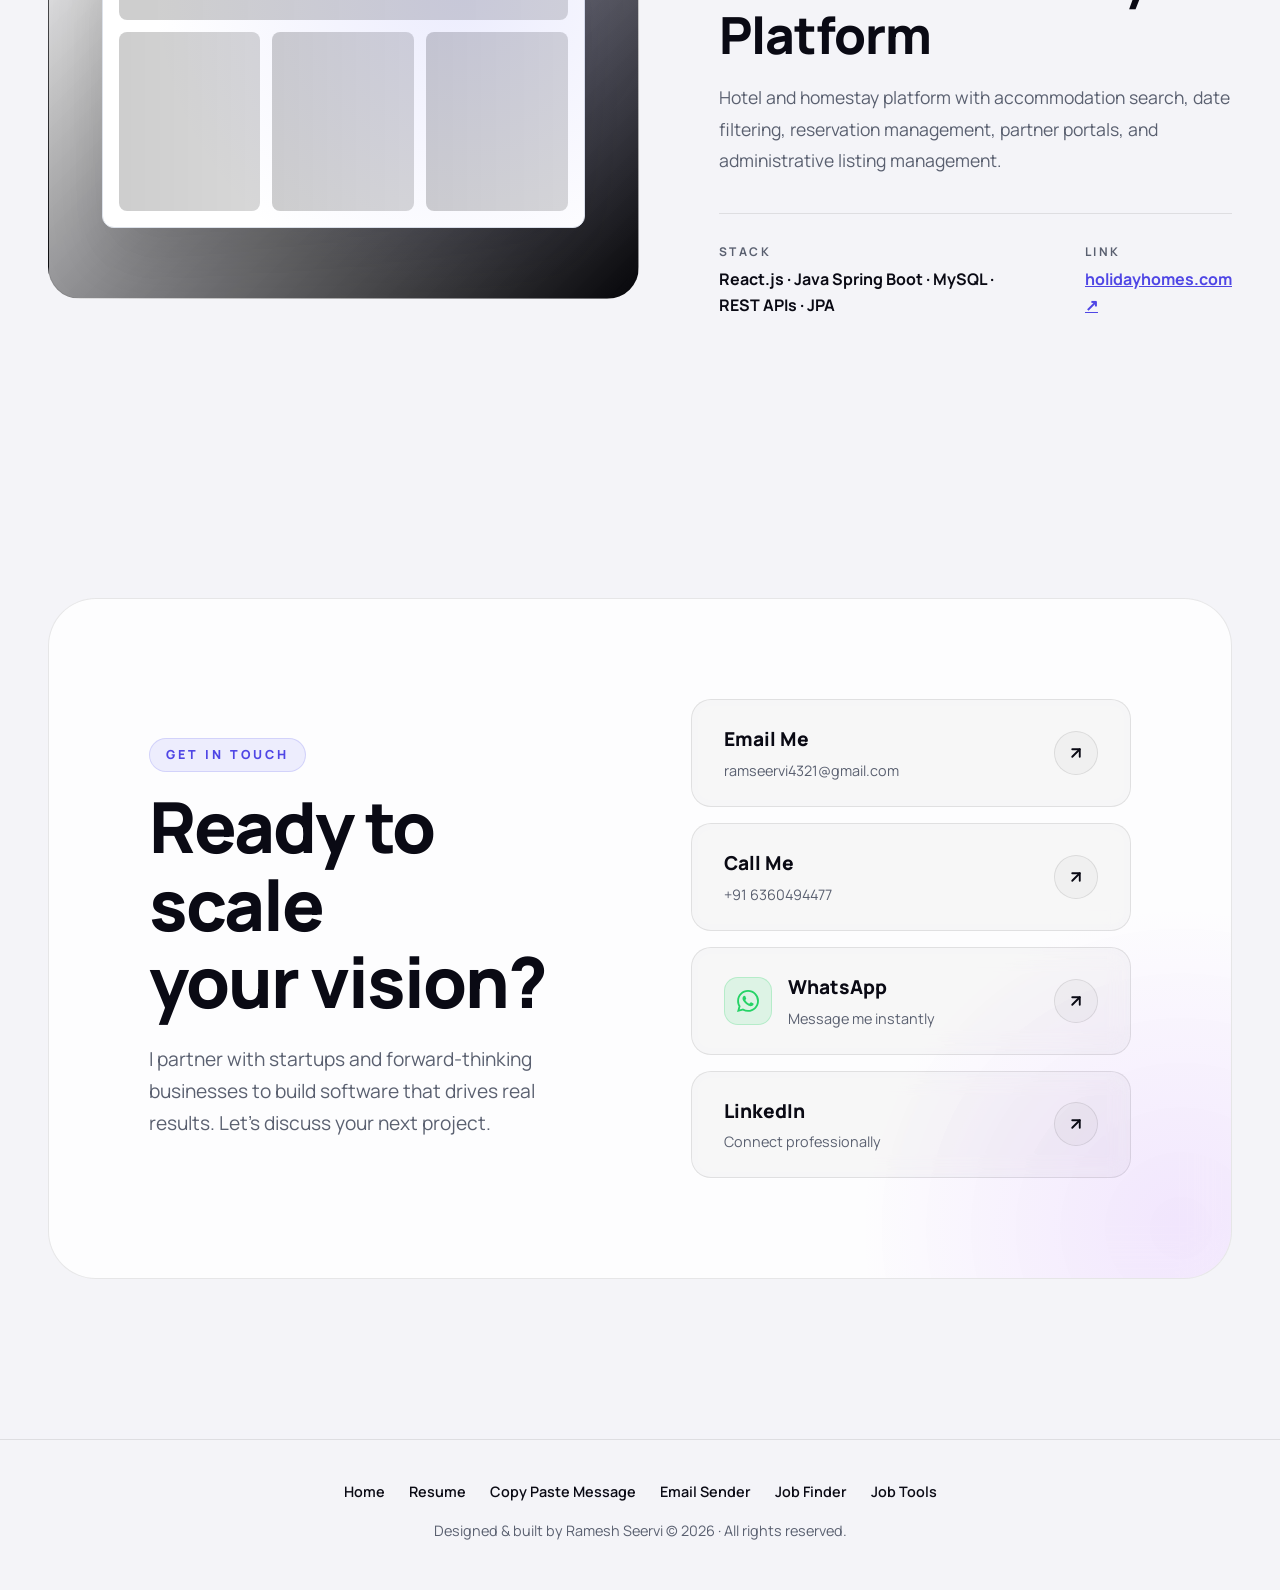
==== commit e802e5a7: "latest code" ====
--- a/index.html
+++ b/index.html
@@ -7,9 +7,10 @@
     <title>Ramesh Seervi | Java Spring Boot · React.js · React Native Full Stack Developer</title>
     <meta name="description"
         content="Ramesh Seervi — Full Stack Software Developer with approximately 4 years of experience specializing in Java Spring Boot, React.js, React Native, REST APIs, and microservices.">
-    <link href="https://fonts.googleapis.com/css2?family=Outfit:wght@300;400;500;600;700;800;900&display=swap"
+    <link rel="preconnect" href="https://fonts.googleapis.com">
+    <link rel="preconnect" href="https://fonts.gstatic.com" crossorigin>
+    <link href="https://fonts.googleapis.com/css2?family=Manrope:wght@300;400;500;600;700;800&display=swap"
         rel="stylesheet">
-    <link rel="preload" href="Atavian-REGULAR.otf" as="font" type="font/otf" crossorigin>
     <link rel="stylesheet" href="style.css">
 </head>
 
@@ -138,7 +139,8 @@
             <a href="mailto:ramseervi4321@gmail.com" class="mob-contact-item">
                 <span>ramseervi4321@gmail.com</span>
             </a>
-            <a href="https://www.linkedin.com/in/ramesh-seervi-3976802b0/" target="_blank" rel="noopener noreferrer" class="mob-contact-item">
+            <a href="https://www.linkedin.com/in/ramesh-seervi-3976802b0/" target="_blank" rel="noopener noreferrer"
+                class="mob-contact-item">
                 <span>LinkedIn ↗</span>
             </a>
             <a href="https://wa.me/916360494477?text=Hi%20Ramesh%2C%20I%27d%20like%20to%20discuss%20a%20project%20with%20you."
@@ -165,13 +167,14 @@
                     </div>
 
                     <h1 class="hero-title">
-                        <span class="line"><span class="line-inner">Java Spring Boot</span></span>
-                        <span class="line"><span class="line-inner">React.js &amp; <span
-                                    class="gradient">React Native.</span></span></span>
+                        <span class="line"><span class="section-title">Java Spring Boot</span></span>
+                        <span class="line"><span class="section-title">React.js &amp; <span class="gradient">React
+                                    Native.</span></span></span>
                     </h1>
 
                     <p class="hero-desc">I'm Ramesh Seervi — a Full Stack Software Developer with approximately 4 years
-                        of experience building scalable Java Spring Boot backend microservices, high-performance REST APIs,
+                        of experience building scalable Java Spring Boot backend microservices, high-performance REST
+                        APIs,
                         responsive React.js web apps, and cross-platform React Native mobile platforms.</p>
 
                     <div class="btn-group">
@@ -342,8 +345,12 @@
     <div class="marquee-wrapper">
         <div class="marquee-track">
             <div class="marquee-content">
-                <span>JAVA SPRING BOOT</span>✦<span>REACT NATIVE</span>✦<span>REACT.JS</span>✦<span>MICROSERVICES</span>✦<span>REST APIS</span>✦<span>MYSQL</span>✦<span>SPRING SECURITY</span>✦<span>DOCKER</span>✦
-                <span>JAVA SPRING BOOT</span>✦<span>REACT NATIVE</span>✦<span>REACT.JS</span>✦<span>MICROSERVICES</span>✦<span>REST APIS</span>✦<span>MYSQL</span>✦<span>SPRING SECURITY</span>✦<span>DOCKER</span>✦
+                <span>JAVA SPRING BOOT</span>✦<span>REACT
+                    NATIVE</span>✦<span>REACT.JS</span>✦<span>MICROSERVICES</span>✦<span>REST
+                    APIS</span>✦<span>MYSQL</span>✦<span>SPRING SECURITY</span>✦<span>DOCKER</span>✦
+                <span>JAVA SPRING BOOT</span>✦<span>REACT
+                    NATIVE</span>✦<span>REACT.JS</span>✦<span>MICROSERVICES</span>✦<span>REST
+                    APIS</span>✦<span>MYSQL</span>✦<span>SPRING SECURITY</span>✦<span>DOCKER</span>✦
             </div>
         </div>
     </div>
@@ -356,10 +363,16 @@
                     <div class="section-eyebrow">Who I Am</div>
                     <h2 class="section-title">Beyond the <span>Code.</span></h2>
                     <p class="section-subtitle" style="max-width:100%; margin-bottom:20px;">
-                        Full Stack Software Developer with approximately 4 years of experience in web and mobile application development, backend services, and REST API integration. Experienced in Java, Spring Boot, Spring MVC, Spring Data JPA, Hibernate, React.js, React Native, JavaScript, TypeScript, and SQL.
+                        Full Stack Software Developer with approximately 4 years of experience in web and mobile
+                        application development, backend services, and REST API integration. Experienced in Java, Spring
+                        Boot, Spring MVC, Spring Data JPA, Hibernate, React.js, React Native, JavaScript, TypeScript,
+                        and SQL.
                     </p>
                     <p class="section-subtitle" style="max-width:100%;">
-                        Skilled in developing application features, integrating frontend and backend components, implementing authentication and role-based access control (RBAC), managing database operations, debugging, and API testing. Interested in microservices architecture, distributed systems, and cloud-native application development.
+                        Skilled in developing application features, integrating frontend and backend components,
+                        implementing authentication and role-based access control (RBAC), managing database operations,
+                        debugging, and API testing. Interested in microservices architecture, distributed systems, and
+                        cloud-native application development.
                     </p>
                 </div>
                 <div class="about-visual">
@@ -406,8 +419,8 @@
                         <!-- CTA Buttons -->
                         <div class="profile-actions">
                             <a href="#contact" class="btn-primary profile-btn-cta">Hire Me ↗</a>
-                            <a href="https://www.linkedin.com/in/ramesh-seervi-3976802b0/" target="_blank" rel="noopener noreferrer"
-                                class="profile-btn-social">
+                            <a href="https://www.linkedin.com/in/ramesh-seervi-3976802b0/" target="_blank"
+                                rel="noopener noreferrer" class="profile-btn-social">
                                 <svg xmlns="http://www.w3.org/2000/svg" width="18" height="18" viewBox="0 0 24 24"
                                     fill="currentColor">
                                     <path
@@ -428,7 +441,8 @@
             <div class="section-header reveal">
                 <div class="section-eyebrow">Skills</div>
                 <h2 class="section-title">Technical <span>Arsenal</span></h2>
-                <p class="section-subtitle">A comprehensive full-stack toolkit mastered over 4 years of shipping production software.
+                <p class="section-subtitle">A comprehensive full-stack toolkit mastered over 4 years of shipping
+                    production software.
                 </p>
             </div>
 
@@ -436,22 +450,28 @@
                 <div class="bento-card large-card reveal spotlight-card">
                     <div class="bento-icon">☕</div>
                     <h3>Java &amp; Spring Boot Backend</h3>
-                    <p>Enterprise microservices, Spring MVC, Spring Data JPA, Hibernate, RESTful APIs, Controller-Service-Repository architecture, Spring Security JWT authentication, and role-based access control (RBAC).</p>
+                    <p>Enterprise microservices, Spring MVC, Spring Data JPA, Hibernate, RESTful APIs,
+                        Controller-Service-Repository architecture, Spring Security JWT authentication, and role-based
+                        access control (RBAC).</p>
                 </div>
                 <div class="bento-card reveal spotlight-card" style="transition-delay:.1s">
                     <div class="bento-icon">📱</div>
                     <h3>React Native Mobile</h3>
-                    <p>Cross-platform iOS &amp; Android apps with Expo, push notifications, deep linking, Google Maps, Apple Pay, and native device feature integration.</p>
+                    <p>Cross-platform iOS &amp; Android apps with Expo, push notifications, deep linking, Google Maps,
+                        Apple Pay, and native device feature integration.</p>
                 </div>
                 <div class="bento-card reveal spotlight-card" style="transition-delay:.15s">
                     <div class="bento-icon">⚛️</div>
                     <h3>Modern React.js Web</h3>
-                    <p>High-performance web apps built with React.js, Redux Toolkit, TypeScript, JavaScript (ES6+), responsive Tailwind CSS, and reusable UI components.</p>
+                    <p>High-performance web apps built with React.js, Redux Toolkit, TypeScript, JavaScript (ES6+),
+                        responsive Tailwind CSS, and reusable UI components.</p>
                 </div>
                 <div class="bento-card large-card reveal spotlight-card" style="transition-delay:.1s">
                     <div class="bento-icon">🗄️</div>
                     <h3>Databases, Cloud &amp; DevOps</h3>
-                    <p>Robust database modeling and queries in MySQL, MongoDB, Firebase, and PostgreSQL. Cloud &amp; DevOps with AWS (EC2, S3), Docker containerization, Kubernetes, Kafka, and Postman API testing.</p>
+                    <p>Robust database modeling and queries in MySQL, MongoDB, Firebase, and PostgreSQL. Cloud &amp;
+                        DevOps with AWS (EC2, S3), Docker containerization, Kubernetes, Kafka, and Postman API testing.
+                    </p>
                 </div>
             </div>
 
@@ -594,25 +614,29 @@
                     <div class="step-num">01</div>
                     <div class="step-icon">🔍</div>
                     <h3>Discovery &amp; Scoping</h3>
-                    <p>Requirement analysis, user workflow mapping, and feature breakdown to create clear technical roadmaps and architectural plans.</p>
+                    <p>Requirement analysis, user workflow mapping, and feature breakdown to create clear technical
+                        roadmaps and architectural plans.</p>
                 </div>
                 <div class="process-step reveal spotlight-card" style="transition-delay:.1s">
                     <div class="step-num">02</div>
                     <div class="step-icon">🏗️</div>
                     <h3>Architecture &amp; Design</h3>
-                    <p>Database schema modeling, JPA entity relationships, secure REST API design, and cross-platform frontend interface architecture.</p>
+                    <p>Database schema modeling, JPA entity relationships, secure REST API design, and cross-platform
+                        frontend interface architecture.</p>
                 </div>
                 <div class="process-step reveal spotlight-card" style="transition-delay:.2s">
                     <div class="step-num">03</div>
                     <div class="step-icon">💻</div>
                     <h3>Full Stack Engineering</h3>
-                    <p>Building high-throughput Spring Boot backends, responsive React.js web interfaces, and fluid React Native mobile apps with clean code.</p>
+                    <p>Building high-throughput Spring Boot backends, responsive React.js web interfaces, and fluid
+                        React Native mobile apps with clean code.</p>
                 </div>
                 <div class="process-step reveal spotlight-card" style="transition-delay:.3s">
                     <div class="step-num">04</div>
                     <div class="step-icon">🚀</div>
                     <h3>Testing &amp; Deployment</h3>
-                    <p>Rigorous API testing with Postman, payment gateway verification, cloud containerization, and production deployment support.</p>
+                    <p>Rigorous API testing with Postman, payment gateway verification, cloud containerization, and
+                        production deployment support.</p>
                 </div>
             </div>
         </div>
@@ -624,7 +648,8 @@
             <div class="section-header reveal">
                 <div class="section-eyebrow">Experience</div>
                 <h2 class="section-title">Career <span>Journey</span></h2>
-                <p class="section-subtitle">A track record of engineering scalable applications and delivering production systems.</p>
+                <p class="section-subtitle">A track record of engineering scalable applications and delivering
+                    production systems.</p>
             </div>
 
             <div class="timeline reveal">
@@ -636,13 +661,20 @@
                         <h3>Software Engineer</h3>
                         <h4>Imcrinox Technologies Pvt. Ltd. · Bengaluru, India</h4>
                         <p>
-                            • Contributed to cross-platform mobile application development using React Native across multiple business and e-commerce applications.<br>
-                            • Developed responsive web applications using React.js, JavaScript, TypeScript, Redux, HTML, and CSS.<br>
-                            • Integrated REST APIs and third-party services to support frontend functionality and application workflows.<br>
-                            • Worked on backend API integration, business logic, and database operations using SQL (MySQL) and NoSQL databases (MongoDB, Firebase).<br>
-                            • Implemented application features involving authentication, authorization, input validation, error handling, and role-based access control (RBAC).<br>
-                            • Integrated mobile capabilities including push notifications, deep linking, Google Maps, Apple Pay, and payment gateway workflows.<br>
-                            • Contributed throughout the software development lifecycle, including requirement analysis, implementation, testing, debugging, deployment, and support.
+                            • Contributed to cross-platform mobile application development using React Native across
+                            multiple business and e-commerce applications.<br>
+                            • Developed responsive web applications using React.js, JavaScript, TypeScript, Redux, HTML,
+                            and CSS.<br>
+                            • Integrated REST APIs and third-party services to support frontend functionality and
+                            application workflows.<br>
+                            • Worked on backend API integration, business logic, and database operations using SQL
+                            (MySQL) and NoSQL databases (MongoDB, Firebase).<br>
+                            • Implemented application features involving authentication, authorization, input
+                            validation, error handling, and role-based access control (RBAC).<br>
+                            • Integrated mobile capabilities including push notifications, deep linking, Google Maps,
+                            Apple Pay, and payment gateway workflows.<br>
+                            • Contributed throughout the software development lifecycle, including requirement analysis,
+                            implementation, testing, debugging, deployment, and support.
                         </p>
                     </div>
                 </div>
@@ -655,7 +687,8 @@
                         <h3>Web Developer Intern</h3>
                         <h4>Gridrnd · Bengaluru, India</h4>
                         <p>
-                            • Developed responsive web interfaces using React.js, JavaScript, Redux, HTML5, CSS3, and Bootstrap.<br>
+                            • Developed responsive web interfaces using React.js, JavaScript, Redux, HTML5, CSS3, and
+                            Bootstrap.<br>
                             • Integrated REST APIs and tested endpoints using Postman.<br>
                             • Supported database integration, backend-related development tasks, and UI bug fixing.
                         </p>
@@ -669,7 +702,9 @@
                         <span class="timeline-date">2018 – 2022</span>
                         <h3>Bachelor of Engineering – Computer Science</h3>
                         <h4>Bangalore Institute of Technology · CGPA: 8.2 / 10</h4>
-                        <p>Built deep foundations in data structures, algorithms, Java object-oriented programming, database management systems (DBMS), distributed architecture, and software engineering methodologies.</p>
+                        <p>Built deep foundations in data structures, algorithms, Java object-oriented programming,
+                            database management systems (DBMS), distributed architecture, and software engineering
+                            methodologies.</p>
                     </div>
                 </div>
             </div>
@@ -682,7 +717,8 @@
             <div class="section-header reveal">
                 <div class="section-eyebrow">Portfolio</div>
                 <h2 class="section-title">Featured <span>Projects</span></h2>
-                <p class="section-subtitle">Real-world production applications spanning mobile platforms, enterprise web portals, and microservices.</p>
+                <p class="section-subtitle">Real-world production applications spanning mobile platforms, enterprise web
+                    portals, and microservices.</p>
             </div>
 
             <div class="project-list">
@@ -714,7 +750,9 @@
                     <div class="project-info">
                         <div class="project-type-tag">React Native · Spring Boot</div>
                         <h3>Ondeen – Event Booking Platform</h3>
-                        <p class="project-desc">Cross-platform mobile applications for users and organizers with ticket booking, real-time attendee management, ticket scanning, Apple Pay &amp; Google Pay integration, and Spring Boot REST APIs.</p>
+                        <p class="project-desc">Cross-platform mobile applications for users and organizers with ticket
+                            booking, real-time attendee management, ticket scanning, Apple Pay &amp; Google Pay
+                            integration, and Spring Boot REST APIs.</p>
                         <div class="project-meta">
                             <div class="meta-item">
                                 <h5>Stack</h5>
@@ -722,7 +760,8 @@
                             </div>
                             <div class="meta-item">
                                 <h5>Link</h5>
-                                <p><a href="https://ondeen.app/" target="_blank" rel="noopener noreferrer" style="color:var(--accent,#6366f1);font-weight:700;">ondeen.app ↗</a></p>
+                                <p><a href="https://ondeen.app/" target="_blank" rel="noopener noreferrer"
+                                        style="color:var(--accent,#6366f1);font-weight:700;">ondeen.app ↗</a></p>
                             </div>
                         </div>
                     </div>
@@ -733,7 +772,9 @@
                     <div class="project-info">
                         <div class="project-type-tag">Mobile E-Commerce</div>
                         <h3>Bukih App – E-Commerce Platform</h3>
-                        <p class="project-desc">Cross-platform e-commerce application using React Native enabling users to browse products and place orders with Apple Pay, Mada, Visa, MasterCard, and American Express integrations.</p>
+                        <p class="project-desc">Cross-platform e-commerce application using React Native enabling users
+                            to browse products and place orders with Apple Pay, Mada, Visa, MasterCard, and American
+                            Express integrations.</p>
                         <div class="project-meta">
                             <div class="meta-item">
                                 <h5>Stack</h5>
@@ -741,7 +782,8 @@
                             </div>
                             <div class="meta-item">
                                 <h5>Link</h5>
-                                <p><a href="https://bukih.com/" target="_blank" rel="noopener noreferrer" style="color:var(--accent,#6366f1);font-weight:700;">bukih.com ↗</a></p>
+                                <p><a href="https://bukih.com/" target="_blank" rel="noopener noreferrer"
+                                        style="color:var(--accent,#6366f1);font-weight:700;">bukih.com ↗</a></p>
                             </div>
                         </div>
                     </div>
@@ -755,7 +797,8 @@
                             <div class="mockup-web-body">
                                 <div class="mk-line" style="width:100%;height:44px;border-radius:8px;"></div>
                                 <div style="display:grid;grid-template-columns:repeat(3,1fr);gap:10px;flex:1;">
-                                    <div class="mk-line" style="border-radius:8px;background:rgba(99,102,241,0.25);"></div>
+                                    <div class="mk-line" style="border-radius:8px;background:rgba(99,102,241,0.25);">
+                                    </div>
                                     <div class="mk-line" style="border-radius:8px;"></div>
                                     <div class="mk-line" style="border-radius:8px;"></div>
                                 </div>
@@ -770,7 +813,9 @@
                         <div class="mockup-mobile mockup-phone-primary">
                             <div class="mockup-web-body" style="padding-top:24px;">
                                 <div class="mk-line" style="width:75%; height:18px; margin-bottom:12px;"></div>
-                                <div class="mk-line" style="height:60px; border-radius:10px; margin-bottom:10px; background:#10b981;"></div>
+                                <div class="mk-line"
+                                    style="height:60px; border-radius:10px; margin-bottom:10px; background:#10b981;">
+                                </div>
                                 <div class="mk-line" style="height:60px; border-radius:10px; margin-bottom:10px;"></div>
                                 <div class="mk-line" style="height:60px; border-radius:10px;"></div>
                             </div>
@@ -779,7 +824,9 @@
                     <div class="project-info">
                         <div class="project-type-tag">Enterprise Mobile &amp; Backend</div>
                         <h3>Timeinlive – Workforce Management App</h3>
-                        <p class="project-desc">Productivity and workforce management mobile application with geofencing attendance tracking, product inventory, sales reports, and Spring Boot REST API integration.</p>
+                        <p class="project-desc">Productivity and workforce management mobile application with geofencing
+                            attendance tracking, product inventory, sales reports, and Spring Boot REST API integration.
+                        </p>
                         <div class="project-meta">
                             <div class="meta-item">
                                 <h5>Stack</h5>
@@ -787,7 +834,9 @@
                             </div>
                             <div class="meta-item">
                                 <h5>Link</h5>
-                                <p><a href="https://play.google.com/store/apps/details?id=timeinlive.smartwork&hl=en_IN" target="_blank" rel="noopener noreferrer" style="color:var(--accent,#6366f1);font-weight:700;">Google Play ↗</a></p>
+                                <p><a href="https://play.google.com/store/apps/details?id=timeinlive.smartwork&hl=en_IN"
+                                        target="_blank" rel="noopener noreferrer"
+                                        style="color:var(--accent,#6366f1);font-weight:700;">Google Play ↗</a></p>
                             </div>
                         </div>
                     </div>
@@ -798,7 +847,9 @@
                     <div class="project-info">
                         <div class="project-type-tag">Full Stack Web Platform</div>
                         <h3>UrExpert – Freelancing &amp; Business Platform</h3>
-                        <p class="project-desc">Full-featured platform for verified expert matching, project listings, milestone contracts, auctions, marketplace transactions, and role-based access control (RBAC).</p>
+                        <p class="project-desc">Full-featured platform for verified expert matching, project listings,
+                            milestone contracts, auctions, marketplace transactions, and role-based access control
+                            (RBAC).</p>
                         <div class="project-meta">
                             <div class="meta-item">
                                 <h5>Stack</h5>
@@ -806,7 +857,8 @@
                             </div>
                             <div class="meta-item">
                                 <h5>Link</h5>
-                                <p><a href="https://urxprt.com/" target="_blank" rel="noopener noreferrer" style="color:var(--accent,#6366f1);font-weight:700;">urxprt.com ↗</a></p>
+                                <p><a href="https://urxprt.com/" target="_blank" rel="noopener noreferrer"
+                                        style="color:var(--accent,#6366f1);font-weight:700;">urxprt.com ↗</a></p>
                             </div>
                         </div>
                     </div>
@@ -820,7 +872,8 @@
                             <div class="mockup-web-body">
                                 <div class="mk-line" style="width:100%;height:40px;border-radius:8px;"></div>
                                 <div style="display:grid;grid-template-columns:1fr 1fr;gap:12px;flex:1;">
-                                    <div class="mk-line" style="border-radius:8px;background:rgba(168,85,247,0.25);"></div>
+                                    <div class="mk-line" style="border-radius:8px;background:rgba(168,85,247,0.25);">
+                                    </div>
                                     <div class="mk-line" style="border-radius:8px;"></div>
                                 </div>
                             </div>
@@ -839,14 +892,18 @@
                             </div>
                             <div class="mockup-web-body">
                                 <div class="mk-line" style="width:100%;height:36px;border-radius:8px;"></div>
-                                <div class="mk-line" style="width:100%;height:90px;border-radius:8px;background:rgba(99,102,241,0.2);"></div>
+                                <div class="mk-line"
+                                    style="width:100%;height:90px;border-radius:8px;background:rgba(99,102,241,0.2);">
+                                </div>
                             </div>
                         </div>
                     </div>
                     <div class="project-info">
                         <div class="project-type-tag">B2B E-Commerce Platform</div>
                         <h3>Venderlane – Vendor Management Platform</h3>
-                        <p class="project-desc">B2B e-commerce platform connecting vendors and buyers with product catalogs, bulk purchasing, inventory tracking, order management, and multi-user role permissions.</p>
+                        <p class="project-desc">B2B e-commerce platform connecting vendors and buyers with product
+                            catalogs, bulk purchasing, inventory tracking, order management, and multi-user role
+                            permissions.</p>
                         <div class="project-meta">
                             <div class="meta-item">
                                 <h5>Stack</h5>
@@ -854,7 +911,8 @@
                             </div>
                             <div class="meta-item">
                                 <h5>Link</h5>
-                                <p><a href="https://venderlane.com/" target="_blank" rel="noopener noreferrer" style="color:var(--accent,#6366f1);font-weight:700;">venderlane.com ↗</a></p>
+                                <p><a href="https://venderlane.com/" target="_blank" rel="noopener noreferrer"
+                                        style="color:var(--accent,#6366f1);font-weight:700;">venderlane.com ↗</a></p>
                             </div>
                         </div>
                     </div>
@@ -865,7 +923,9 @@
                     <div class="project-info">
                         <div class="project-type-tag">Booking Web App</div>
                         <h3>Treat-it – Salon &amp; Beauty Booking</h3>
-                        <p class="project-desc">Salon and beauty booking platform with service listings, dynamic appointment scheduling calendar, client &amp; professional dashboards, and payment flows.</p>
+                        <p class="project-desc">Salon and beauty booking platform with service listings, dynamic
+                            appointment scheduling calendar, client &amp; professional dashboards, and payment flows.
+                        </p>
                         <div class="project-meta">
                             <div class="meta-item">
                                 <h5>Stack</h5>
@@ -873,7 +933,8 @@
                             </div>
                             <div class="meta-item">
                                 <h5>Link</h5>
-                                <p><a href="https://treat-it.com/" target="_blank" rel="noopener noreferrer" style="color:var(--accent,#6366f1);font-weight:700;">treat-it.com ↗</a></p>
+                                <p><a href="https://treat-it.com/" target="_blank" rel="noopener noreferrer"
+                                        style="color:var(--accent,#6366f1);font-weight:700;">treat-it.com ↗</a></p>
                             </div>
                         </div>
                     </div>
@@ -885,7 +946,8 @@
                                 <div class="w-dot w-dot-g"></div>
                             </div>
                             <div class="mockup-web-body">
-                                <div class="mk-line" style="width:60%;height:28px;border-radius:6px;margin-bottom:10px;"></div>
+                                <div class="mk-line"
+                                    style="width:60%;height:28px;border-radius:6px;margin-bottom:10px;"></div>
                                 <div class="mk-line" style="width:100%;height:80px;border-radius:8px;"></div>
                             </div>
                         </div>
@@ -914,7 +976,8 @@
                     <div class="project-info">
                         <div class="project-type-tag">Hospitality Platform</div>
                         <h3>Holiday-Home – Hotel &amp; Homestay Platform</h3>
-                        <p class="project-desc">Hotel and homestay platform with accommodation search, date filtering, reservation management, partner portals, and administrative listing management.</p>
+                        <p class="project-desc">Hotel and homestay platform with accommodation search, date filtering,
+                            reservation management, partner portals, and administrative listing management.</p>
                         <div class="project-meta">
                             <div class="meta-item">
                                 <h5>Stack</h5>
@@ -922,7 +985,8 @@
                             </div>
                             <div class="meta-item">
                                 <h5>Link</h5>
-                                <p><a href="https://holidayhomes.com/" target="_blank" rel="noopener noreferrer" style="color:var(--accent,#6366f1);font-weight:700;">holidayhomes.com ↗</a></p>
+                                <p><a href="https://holidayhomes.com/" target="_blank" rel="noopener noreferrer"
+                                        style="color:var(--accent,#6366f1);font-weight:700;">holidayhomes.com ↗</a></p>
                             </div>
                         </div>
                     </div>
@@ -940,7 +1004,8 @@
                 <div class="contact-text">
                     <div class="section-eyebrow">Get In Touch</div>
                     <h2>Ready to scale<br>your vision?</h2>
-                    <p>I partner with startups and forward-thinking businesses to build software that drives real results. Let's discuss your next project.</p>
+                    <p>I partner with startups and forward-thinking businesses to build software that drives real
+                        results. Let's discuss your next project.</p>
                 </div>
                 <div class="contact-links">
                     <!-- Email Card -->
@@ -977,7 +1042,8 @@
 
                     <!-- WhatsApp Card -->
                     <a href="https://wa.me/916360494477?text=Hi%20Ramesh%2C%20I%27d%20like%20to%20discuss%20a%20project%20with%20you."
-                        target="_blank" rel="noopener noreferrer" class="contact-link-card contact-link-whatsapp spotlight-card">
+                        target="_blank" rel="noopener noreferrer"
+                        class="contact-link-card contact-link-whatsapp spotlight-card">
                         <div class="clc-icon clc-icon-wa">
                             <svg xmlns="http://www.w3.org/2000/svg" width="22" height="22" viewBox="0 0 24 24"
                                 fill="currentColor">
@@ -1000,8 +1066,8 @@
                     </a>
 
                     <!-- LinkedIn Card -->
-                    <a href="https://www.linkedin.com/in/ramesh-seervi-3976802b0/" target="_blank" rel="noopener noreferrer"
-                        class="contact-link-card spotlight-card">
+                    <a href="https://www.linkedin.com/in/ramesh-seervi-3976802b0/" target="_blank"
+                        rel="noopener noreferrer" class="contact-link-card spotlight-card">
                         <div class="clc-info">
                             <h4>LinkedIn</h4>
                             <p>Connect professionally</p>
@@ -1039,16 +1105,21 @@
                     style="display:flex; justify-content:center; gap:24px; margin-bottom:16px; flex-wrap:wrap; max-width:900px; margin-left:auto; margin-right:auto; row-gap:12px;">
                     <a target="_blank" href="index.html"
                         style="color:var(--text-primary, #fff); font-weight:600; text-decoration:none; transition:color 0.2s;">Home</a>
-                    <a target="_blank" href="https://drive.google.com/file/d/1SMA6ouALJ9uzKEm-zFy-EbtYbQ5_N4l2/view?usp=sharing"
+                    <a target="_blank"
+                        href="https://drive.google.com/file/d/1SMA6ouALJ9uzKEm-zFy-EbtYbQ5_N4l2/view?usp=sharing"
                         style="color:var(--text-primary, #fff); font-weight:600; text-decoration:none; transition:color 0.2s;">Resume</a>
                     <a target="_blank" href="copypaste-message.html"
-                        style="color:var(--text-primary, #fff); font-weight:600; text-decoration:none; transition:color 0.2s;">Copy Paste Message</a>
+                        style="color:var(--text-primary, #fff); font-weight:600; text-decoration:none; transition:color 0.2s;">Copy
+                        Paste Message</a>
                     <a target="_blank" href="email-sender-extension.html"
-                        style="color:var(--text-primary, #fff); font-weight:600; text-decoration:none; transition:color 0.2s;">Email Sender</a>
+                        style="color:var(--text-primary, #fff); font-weight:600; text-decoration:none; transition:color 0.2s;">Email
+                        Sender</a>
                     <a target="_blank" href="findimmediateJobfromsocialmedia.html"
-                        style="color:var(--text-primary, #fff); font-weight:600; text-decoration:none; transition:color 0.2s;">Job Finder</a>
+                        style="color:var(--text-primary, #fff); font-weight:600; text-decoration:none; transition:color 0.2s;">Job
+                        Finder</a>
                     <a target="_blank" href="makebeautoolscangejobimmediately.html"
-                        style="color:var(--text-primary, #fff); font-weight:600; text-decoration:none; transition:color 0.2s;">Job Tools</a>
+                        style="color:var(--text-primary, #fff); font-weight:600; text-decoration:none; transition:color 0.2s;">Job
+                        Tools</a>
                 </div>
                 <p>Designed &amp; built by Ramesh Seervi &copy; 2026 · All rights reserved.</p>
             </div>
@@ -1059,4 +1130,4 @@
     <script src="script.js"></script>
 </body>
 
-</html>
+</html>
--- a/style.css
+++ b/style.css
@@ -1,12 +1,5 @@
-@font-face {
-    font-family: 'Atavian';
-    src: url('Atavian-REGULAR.otf') format('opentype');
-    font-weight: 400 900;
-    font-style: normal;
-    font-display: swap;
-}
-
 :root {
+    --font-main: 'Manrope', -apple-system, BlinkMacSystemFont, 'Segoe UI', Roboto, sans-serif;
     --bg-color: #030305;
     --surface-color: rgba(255, 255, 255, 0.03);
     --surface-border: rgba(255, 255, 255, 0.08);
@@ -21,16 +14,16 @@
     --nav-bg: rgba(3, 3, 5, 0.92);
     --btn-primary-bg: #ffffff;
     --btn-primary-text: #000000;
-    --btn-secondary-bg: rgba(255,255,255,0.05);
-    --btn-secondary-border: rgba(255,255,255,0.12);
+    --btn-secondary-bg: rgba(255, 255, 255, 0.05);
+    --btn-secondary-border: rgba(255, 255, 255, 0.12);
     --grid-line: rgba(255, 255, 255, 0.025);
-    --mockup-line: rgba(255,255,255,0.07);
-    --mockup-line-light: rgba(255,255,255,0.04);
-    --marquee-stroke: rgba(255,255,255,0.12);
-    --badge-bg: rgba(255,255,255,0.04);
-    --badge-border: rgba(255,255,255,0.1);
-    --contact-wrap-bg: rgba(14,14,22,0.9);
-    --process-bg: rgba(6,6,10,0.6);
+    --mockup-line: rgba(255, 255, 255, 0.07);
+    --mockup-line-light: rgba(255, 255, 255, 0.04);
+    --marquee-stroke: rgba(255, 255, 255, 0.12);
+    --badge-bg: rgba(255, 255, 255, 0.04);
+    --badge-border: rgba(255, 255, 255, 0.1);
+    --contact-wrap-bg: rgba(14, 14, 22, 0.9);
+    --process-bg: rgba(6, 6, 10, 0.6);
 }
 
 [data-theme="light"] {
@@ -44,26 +37,37 @@
     --accent-glow: #4f46e5;
     --accent-glow-sec: #9333ea;
     --card-bg: rgba(255, 255, 255, 0.8);
-    --nav-bg: rgba(244,244,248,0.92);
+    --nav-bg: rgba(244, 244, 248, 0.92);
     --btn-primary-bg: #0a0a14;
     --btn-primary-text: #ffffff;
-    --btn-secondary-bg: rgba(0,0,0,0.04);
-    --btn-secondary-border: rgba(0,0,0,0.12);
+    --btn-secondary-bg: rgba(0, 0, 0, 0.04);
+    --btn-secondary-border: rgba(0, 0, 0, 0.12);
     --grid-line: rgba(0, 0, 0, 0.04);
-    --mockup-line: rgba(0,0,0,0.1);
-    --mockup-line-light: rgba(0,0,0,0.06);
-    --marquee-stroke: rgba(0,0,0,0.12);
-    --badge-bg: rgba(255,255,255,0.7);
-    --badge-border: rgba(0,0,0,0.1);
-    --contact-wrap-bg: rgba(255,255,255,0.8);
-    --process-bg: rgba(255,255,255,0.4);
+    --mockup-line: rgba(0, 0, 0, 0.1);
+    --mockup-line-light: rgba(0, 0, 0, 0.06);
+    --marquee-stroke: rgba(0, 0, 0, 0.12);
+    --badge-bg: rgba(255, 255, 255, 0.7);
+    --badge-border: rgba(0, 0, 0, 0.1);
+    --contact-wrap-bg: rgba(255, 255, 255, 0.8);
+    --process-bg: rgba(255, 255, 255, 0.4);
 }
 
 /* === RESET & BASE === */
-*, *::before, *::after { margin: 0; padding: 0; box-sizing: border-box; }
-html { scroll-behavior: smooth; font-size: 16px; }
+*,
+*::before,
+*::after {
+    margin: 0;
+    padding: 0;
+    box-sizing: border-box;
+}
+
+html {
+    scroll-behavior: smooth;
+    font-size: 16px;
+}
+
 body {
-    font-family: 'Outfit', sans-serif;
+    font-family: var(--font-main);
     font-size: 16px;
     background-color: var(--bg-color);
     color: var(--text-primary);
@@ -72,27 +76,48 @@
     transition: background-color 0.5s ease, color 0.5s ease;
 }
 
-h1, h2, h3, h4, h5, h6,
+h1,
+h2,
+h3,
+h4,
+h5,
+h6,
 .hero-title,
 .section-title,
 .logo-name {
-    font-family: 'Atavian', serif;
-}
-@media (min-width: 1024px) { body, a, button { cursor: none; } }
+    font-family: var(--font-main);
+}
+
+@media (min-width: 1024px) {
+
+    body,
+    a,
+    button {
+        cursor: none;
+    }
+}
 
 /* === NOISE OVERLAY === */
 .noise-overlay {
-    position: fixed; inset: 0;
-    pointer-events: none; z-index: 9999;
+    position: fixed;
+    inset: 0;
+    pointer-events: none;
+    z-index: 9999;
     opacity: 0.04;
     background-image: url("data:image/svg+xml,%3Csvg viewBox='0 0 256 256' xmlns='http://www.w3.org/2000/svg'%3E%3Cfilter id='n'%3E%3CfeTurbulence type='fractalNoise' baseFrequency='0.9' numOctaves='4' stitchTiles='stitch'/%3E%3C/filter%3E%3Crect width='100%25' height='100%25' filter='url(%23n)'/%3E%3C/svg%3E");
     background-size: 180px 180px;
 }
-[data-theme="light"] .noise-overlay { opacity: 0.025; }
+
+[data-theme="light"] .noise-overlay {
+    opacity: 0.025;
+}
 
 /* === GRID BACKGROUND === */
 .grid-bg {
-    position: fixed; inset: 0; pointer-events: none; z-index: -2;
+    position: fixed;
+    inset: 0;
+    pointer-events: none;
+    z-index: -2;
     background-image:
         linear-gradient(to right, var(--grid-line) 1px, transparent 1px),
         linear-gradient(to bottom, var(--grid-line) 1px, transparent 1px);
@@ -102,59 +127,106 @@
 }
 
 /* === CUSTOM CURSOR === */
-.custom-cursor { display: none; }
+.custom-cursor {
+    display: none;
+}
+
 @media (min-width: 1024px) {
     .custom-cursor {
-        display: block; position: fixed; top: 0; left: 0;
-        width: 14px; height: 14px;
+        display: block;
+        position: fixed;
+        top: 0;
+        left: 0;
+        width: 14px;
+        height: 14px;
         background: var(--text-primary);
-        border-radius: 50%; pointer-events: none; z-index: 99999;
+        border-radius: 50%;
+        pointer-events: none;
+        z-index: 99999;
         transform: translate(-50%, -50%);
         transition: width 0.35s cubic-bezier(0.23, 1, 0.32, 1),
-                    height 0.35s cubic-bezier(0.23, 1, 0.32, 1),
-                    opacity 0.35s,
-                    background 0.35s;
+            height 0.35s cubic-bezier(0.23, 1, 0.32, 1),
+            opacity 0.35s,
+            background 0.35s;
         mix-blend-mode: difference;
     }
+
     .custom-cursor.hover {
-        width: 56px; height: 56px;
+        width: 56px;
+        height: 56px;
         opacity: 0.7;
     }
-    [data-theme="light"] .custom-cursor { background: var(--text-primary); mix-blend-mode: difference; }
+
+    [data-theme="light"] .custom-cursor {
+        background: var(--text-primary);
+        mix-blend-mode: difference;
+    }
 }
 
 /* === AMBIENT BLOBS === */
-.ambient-bg { position: fixed; inset: 0; pointer-events: none; z-index: -1; overflow: hidden; }
+.ambient-bg {
+    position: fixed;
+    inset: 0;
+    pointer-events: none;
+    z-index: -1;
+    overflow: hidden;
+}
+
 .blob {
-    position: absolute; border-radius: 50%;
-    filter: blur(100px); opacity: 0.28;
+    position: absolute;
+    border-radius: 50%;
+    filter: blur(100px);
+    opacity: 0.28;
     animation: blobFloat 28s ease-in-out infinite alternate;
 }
+
 .blob-1 {
-    width: 700px; height: 700px;
+    width: 700px;
+    height: 700px;
     background: radial-gradient(circle, #6366f1 0%, #a855f7 100%);
-    top: -20%; left: -15%;
-}
+    top: -20%;
+    left: -15%;
+}
+
 .blob-2 {
-    width: 800px; height: 800px;
+    width: 800px;
+    height: 800px;
     background: radial-gradient(circle, #a855f7 0%, #ec4899 100%);
-    bottom: -25%; right: -15%;
-    animation-delay: -14s; animation-duration: 35s;
-}
+    bottom: -25%;
+    right: -15%;
+    animation-delay: -14s;
+    animation-duration: 35s;
+}
+
 @keyframes blobFloat {
-    0%   { transform: translate(0,0) scale(1) rotate(0deg); }
-    33%  { transform: translate(60px, 100px) scale(1.08) rotate(15deg); }
-    66%  { transform: translate(-40px, 60px) scale(0.94) rotate(-10deg); }
-    100% { transform: translate(30px, -80px) scale(1.04) rotate(5deg); }
-}
-[data-theme="light"] .blob { opacity: 0.16; }
+    0% {
+        transform: translate(0, 0) scale(1) rotate(0deg);
+    }
+
+    33% {
+        transform: translate(60px, 100px) scale(1.08) rotate(15deg);
+    }
+
+    66% {
+        transform: translate(-40px, 60px) scale(0.94) rotate(-10deg);
+    }
+
+    100% {
+        transform: translate(30px, -80px) scale(1.04) rotate(5deg);
+    }
+}
+
+[data-theme="light"] .blob {
+    opacity: 0.16;
+}
 
 /* =============================================
    FULL-SCREEN MOBILE MENU OVERLAY
    ============================================= */
 .mobile-overlay {
     /* Hidden by default */
-    position: fixed; inset: 0;
+    position: fixed;
+    inset: 0;
     z-index: 999999;
     background: var(--bg-color);
     display: flex;
@@ -171,6 +243,7 @@
         transform 0.4s cubic-bezier(0.4, 0, 0.2, 1);
     overflow-y: auto;
 }
+
 .mobile-overlay.open {
     opacity: 1;
     pointer-events: all;
@@ -180,10 +253,12 @@
 /* Decorative background orb */
 .mob-orb {
     position: absolute;
-    width: 400px; height: 400px;
+    width: 400px;
+    height: 400px;
     border-radius: 50%;
-    background: radial-gradient(circle, rgba(99,102,241,0.3) 0%, rgba(168,85,247,0.15) 50%, transparent 75%);
-    bottom: -150px; right: -100px;
+    background: radial-gradient(circle, rgba(99, 102, 241, 0.3) 0%, rgba(168, 85, 247, 0.15) 50%, transparent 75%);
+    bottom: -150px;
+    right: -100px;
     pointer-events: none;
     filter: blur(40px);
     animation: orbPulse 5s ease-in-out infinite alternate;
@@ -198,16 +273,24 @@
     border-bottom: 1px solid var(--surface-border);
     flex-shrink: 0;
 }
-.mob-logo { font-size: 1.5rem; }
+
+.mob-logo {
+    font-size: 1.5rem;
+}
+
 .mob-close-btn {
-    width: 48px; height: 48px;
+    width: 48px;
+    height: 48px;
     background: var(--surface-color);
     border: 1px solid var(--surface-border);
     border-radius: 50%;
-    display: flex; align-items: center; justify-content: center;
+    display: flex;
+    align-items: center;
+    justify-content: center;
     color: var(--text-primary);
     transition: all 0.3s;
 }
+
 .mob-close-btn:hover {
     background: var(--accent);
     border-color: var(--accent);
@@ -226,6 +309,7 @@
     position: relative;
     z-index: 2;
 }
+
 .mob-link {
     display: flex;
     align-items: center;
@@ -242,14 +326,31 @@
         opacity 0.5s cubic-bezier(0.16, 1, 0.3, 1),
         transform 0.5s cubic-bezier(0.16, 1, 0.3, 1);
 }
-.mob-link:first-child { border-top: 1px solid var(--surface-border); }
+
+.mob-link:first-child {
+    border-top: 1px solid var(--surface-border);
+}
 
 /* Stagger delays */
-.mob-link[data-index="0"] { transition-delay: 0.05s; }
-.mob-link[data-index="1"] { transition-delay: 0.10s; }
-.mob-link[data-index="2"] { transition-delay: 0.15s; }
-.mob-link[data-index="3"] { transition-delay: 0.20s; }
-.mob-link[data-index="4"] { transition-delay: 0.25s; }
+.mob-link[data-index="0"] {
+    transition-delay: 0.05s;
+}
+
+.mob-link[data-index="1"] {
+    transition-delay: 0.10s;
+}
+
+.mob-link[data-index="2"] {
+    transition-delay: 0.15s;
+}
+
+.mob-link[data-index="3"] {
+    transition-delay: 0.20s;
+}
+
+.mob-link[data-index="4"] {
+    transition-delay: 0.25s;
+}
 
 .mobile-overlay.open .mob-link {
     opacity: 1;
@@ -263,6 +364,7 @@
     letter-spacing: 1px;
     min-width: 24px;
 }
+
 .mob-text {
     font-size: clamp(1.6rem, 6vw, 2.4rem);
     font-weight: 900;
@@ -271,6 +373,7 @@
     line-height: 1.1;
     transition: color 0.3s;
 }
+
 .mob-arrow {
     font-size: 1.2rem;
     opacity: 0;
@@ -278,8 +381,15 @@
     transition: all 0.3s cubic-bezier(0.4, 0, 0.2, 1);
     color: var(--accent);
 }
-.mob-link:hover .mob-text  { color: var(--accent); }
-.mob-link:hover .mob-arrow { opacity: 1; transform: translateX(0); }
+
+.mob-link:hover .mob-text {
+    color: var(--accent);
+}
+
+.mob-link:hover .mob-arrow {
+    opacity: 1;
+    transform: translateX(0);
+}
 
 /* Footer strip */
 .mob-footer {
@@ -295,10 +405,12 @@
     transform: translateY(12px);
     transition: opacity 0.5s 0.35s, transform 0.5s 0.35s;
 }
+
 .mobile-overlay.open .mob-footer {
     opacity: 1;
     transform: translateY(0);
 }
+
 .mob-contact-item {
     font-size: 0.85rem;
     font-weight: 600;
@@ -306,7 +418,11 @@
     text-decoration: none;
     transition: color 0.3s;
 }
-.mob-contact-item:hover { color: var(--text-primary); }
+
+.mob-contact-item:hover {
+    color: var(--text-primary);
+}
+
 .mob-cta {
     font-size: 0.9rem !important;
     padding: 12px 24px !important;
@@ -314,53 +430,75 @@
 
 /* === NAVIGATION === */
 nav#navbar {
-    position: fixed; top: 0; width: 100%;
+    position: fixed;
+    top: 0;
+    width: 100%;
     padding: 20px 0;
     z-index: 1000;
     transition: all 0.5s cubic-bezier(0.4, 0, 0.2, 1);
 }
+
 nav#navbar.scrolled {
     padding: 12px 0;
     background: var(--nav-bg);
     backdrop-filter: var(--blur);
     -webkit-backdrop-filter: var(--blur);
     border-bottom: 1px solid var(--surface-border);
-    box-shadow: 0 8px 32px rgba(0,0,0,0.12);
-}
+    box-shadow: 0 8px 32px rgba(0, 0, 0, 0.12);
+}
+
 .nav-container {
-    max-width: 1400px; margin: 0 auto;
-    display: flex; justify-content: space-between; align-items: center;
+    max-width: 1400px;
+    margin: 0 auto;
+    display: flex;
+    justify-content: space-between;
+    align-items: center;
     padding: 0 48px;
 }
 
 /* ── Logo ── */
 .logo {
     text-decoration: none;
-    display: flex; align-items: center; gap: 8px;
+    display: flex;
+    align-items: center;
+    gap: 8px;
     z-index: 1002;
     transition: opacity 0.3s;
 }
-.logo:hover { opacity: 0.85; }
+
+.logo:hover {
+    opacity: 0.85;
+}
 
 .nav-profile-img {
-    width: 36px; height: 36px;
+    width: 36px;
+    height: 36px;
     border-radius: 50%;
     object-fit: cover;
     border: 1.5px solid var(--accent);
 }
 
 .logo-text-block {
-    display: flex; flex-direction: column; gap: 2px;
+    display: flex;
+    flex-direction: column;
+    gap: 2px;
     line-height: 1;
 }
+
 .logo-name {
-    font-size: 1.1rem; font-weight: 900; letter-spacing: 1.5px;
+    font-size: 1.1rem;
+    font-weight: 900;
+    letter-spacing: 1.5px;
     background: linear-gradient(135deg, var(--text-primary) 60%, var(--accent));
-    -webkit-background-clip: text; -webkit-text-fill-color: transparent;
+    -webkit-background-clip: text;
+    -webkit-text-fill-color: transparent;
     background-clip: text;
 }
+
 .logo-role {
-    font-size: 0.62rem; font-weight: 600; letter-spacing: 0.5px;
+    font-size: 0.62rem;
+    font-weight: 600;
+    letter-spacing: 0.5px;
     color: var(--text-secondary);
     text-transform: uppercase;
     -webkit-text-fill-color: var(--text-secondary);
@@ -368,125 +506,212 @@
 
 /* ── Nav Pill ── */
 .nav-pill {
-    display: flex; gap: 4px; align-items: center;
+    display: flex;
+    gap: 4px;
+    align-items: center;
     background: var(--surface-color);
     padding: 6px 8px;
     border-radius: 100px;
     border: 1px solid var(--surface-border);
     backdrop-filter: blur(12px);
 }
+
 .nav-link {
-    color: var(--text-secondary); text-decoration: none;
-    font-weight: 600; font-size: 0.85rem;
+    color: var(--text-secondary);
+    text-decoration: none;
+    font-weight: 600;
+    font-size: 0.85rem;
     transition: all 0.3s;
     position: relative;
     padding: 8px 16px;
     border-radius: 100px;
-    display: flex; align-items: center; gap: 5px;
-}
+    display: flex;
+    align-items: center;
+    gap: 5px;
+}
+
 .nav-link::before {
     content: attr(data-label);
-    font-size: 0.6rem; font-weight: 800; letter-spacing: 0.5px;
+    font-size: 0.6rem;
+    font-weight: 800;
+    letter-spacing: 0.5px;
     color: var(--accent);
     opacity: 0;
     transform: translateY(-4px);
     transition: all 0.3s;
     line-height: 1;
     position: absolute;
-    top: 3px; left: 50%;
+    top: 3px;
+    left: 50%;
     transform: translateX(-50%) translateY(-4px);
 }
+
 .nav-link:hover {
     color: var(--text-primary);
-    background: rgba(99,102,241,0.08);
-}
+    background: rgba(99, 102, 241, 0.08);
+}
+
 .nav-link:hover::before {
     opacity: 1;
     transform: translateX(-50%) translateY(0);
 }
+
 .nav-link.active {
     color: var(--text-primary);
-    background: rgba(99,102,241,0.1);
+    background: rgba(99, 102, 241, 0.1);
 }
 
 /* ── Nav Actions ── */
-.nav-actions { display: flex; align-items: center; gap: 10px; z-index: 1002; }
+.nav-actions {
+    display: flex;
+    align-items: center;
+    gap: 10px;
+    z-index: 1002;
+}
 
 /* Availability badge */
 .nav-avail-badge {
-    display: flex; align-items: center; gap: 7px;
-    background: rgba(16,185,129,0.08);
-    border: 1px solid rgba(16,185,129,0.2);
+    display: flex;
+    align-items: center;
+    gap: 7px;
+    background: rgba(16, 185, 129, 0.08);
+    border: 1px solid rgba(16, 185, 129, 0.2);
     border-radius: 100px;
     padding: 7px 14px;
-    font-size: 0.75rem; font-weight: 700;
+    font-size: 0.75rem;
+    font-weight: 700;
     color: #10b981;
     letter-spacing: 0.3px;
     white-space: nowrap;
 }
+
 .nav-avail-dot {
-    width: 7px; height: 7px;
+    width: 7px;
+    height: 7px;
     border-radius: 50%;
     background: #10b981;
     box-shadow: 0 0 8px #10b981;
     animation: availPulse 2s ease-in-out infinite;
     flex-shrink: 0;
 }
+
 @keyframes availPulse {
-    0%, 100% { box-shadow: 0 0 6px #10b981; opacity: 1; }
-    50%       { box-shadow: 0 0 14px #10b981; opacity: 0.7; }
+
+    0%,
+    100% {
+        box-shadow: 0 0 6px #10b981;
+        opacity: 1;
+    }
+
+    50% {
+        box-shadow: 0 0 14px #10b981;
+        opacity: 0.7;
+    }
 }
 
 /* Theme toggle */
 .theme-toggle-btn {
-    background: var(--surface-color); border: 1px solid var(--surface-border);
-    color: var(--text-primary); width: 40px; height: 40px;
-    border-radius: 50%; display: flex; align-items: center; justify-content: center;
-    transition: all 0.3s; flex-shrink: 0;
-}
-.theme-toggle-btn:hover { background: var(--surface-border); transform: rotate(20deg) scale(1.1); }
+    background: var(--surface-color);
+    border: 1px solid var(--surface-border);
+    color: var(--text-primary);
+    width: 40px;
+    height: 40px;
+    border-radius: 50%;
+    display: flex;
+    align-items: center;
+    justify-content: center;
+    transition: all 0.3s;
+    flex-shrink: 0;
+}
+
+.theme-toggle-btn:hover {
+    background: var(--surface-border);
+    transform: rotate(20deg) scale(1.1);
+}
 
 /* CTA Button */
 .btn-nav {
     background: linear-gradient(135deg, var(--accent), var(--accent-sec));
     color: #ffffff;
-    padding: 10px 22px; border-radius: 100px;
-    font-weight: 700; text-decoration: none; font-size: 0.85rem;
+    padding: 10px 22px;
+    border-radius: 100px;
+    font-weight: 700;
+    text-decoration: none;
+    font-size: 0.85rem;
     transition: all 0.3s cubic-bezier(0.4, 0, 0.2, 1);
-    display: inline-flex; align-items: center; gap: 6px;
-    box-shadow: 0 4px 16px rgba(99,102,241,0.3);
+    display: inline-flex;
+    align-items: center;
+    gap: 6px;
+    box-shadow: 0 4px 16px rgba(99, 102, 241, 0.3);
     white-space: nowrap;
 }
+
 .btn-nav:hover {
     transform: translateY(-2px) scale(1.03);
-    box-shadow: 0 8px 28px rgba(99,102,241,0.45);
-}
-.btn-nav svg { transition: transform 0.3s; }
-.btn-nav:hover svg { transform: translate(2px, -2px); }
+    box-shadow: 0 8px 28px rgba(99, 102, 241, 0.45);
+}
+
+.btn-nav svg {
+    transition: transform 0.3s;
+}
+
+.btn-nav:hover svg {
+    transform: translate(2px, -2px);
+}
 
 /* Hamburger */
 .mobile-menu-btn {
-    display: none; background: var(--surface-color);
+    display: none;
+    background: var(--surface-color);
     border: 1px solid var(--surface-border);
     border-radius: 10px;
-    flex-direction: column; gap: 5px; padding: 10px;
-    width: 42px; height: 42px; align-items: center; justify-content: center;
-}
-.mobile-menu-btn .bar { width: 20px; height: 2px; background: var(--text-primary); transition: all 0.3s; border-radius: 2px; }
-.mobile-menu-btn.open .bar:nth-child(1) { transform: translateY(7px) rotate(45deg); }
-.mobile-menu-btn.open .bar:nth-child(2) { opacity: 0; transform: scaleX(0); }
-.mobile-menu-btn.open .bar:nth-child(3) { transform: translateY(-7px) rotate(-45deg); }
+    flex-direction: column;
+    gap: 5px;
+    padding: 10px;
+    width: 42px;
+    height: 42px;
+    align-items: center;
+    justify-content: center;
+}
+
+.mobile-menu-btn .bar {
+    width: 20px;
+    height: 2px;
+    background: var(--text-primary);
+    transition: all 0.3s;
+    border-radius: 2px;
+}
+
+.mobile-menu-btn.open .bar:nth-child(1) {
+    transform: translateY(7px) rotate(45deg);
+}
+
+.mobile-menu-btn.open .bar:nth-child(2) {
+    opacity: 0;
+    transform: scaleX(0);
+}
+
+.mobile-menu-btn.open .bar:nth-child(3) {
+    transform: translateY(-7px) rotate(-45deg);
+}
 
 
 /* === LAYOUT === */
-.container { max-width: 1400px; margin: 0 auto; padding: 0 48px; }
+.container {
+    max-width: 1400px;
+    margin: 0 auto;
+    padding: 0 48px;
+}
 
 /* === HERO SECTION === */
 .hero {
     min-height: 100vh;
-    display: flex; align-items: center;
-    padding-top: 120px; padding-bottom: 80px;
-    position: relative; overflow: hidden;
+    display: flex;
+    align-items: center;
+    padding-top: 120px;
+    padding-bottom: 80px;
+    position: relative;
+    overflow: hidden;
 }
 
 /* Two column hero layout */
@@ -498,7 +723,10 @@
     width: 100%;
 }
 
-.hero-content { position: relative; z-index: 10; }
+.hero-content {
+    position: relative;
+    z-index: 10;
+}
 
 /* === HERO VISUAL (Right Column) === */
 .hero-visual {
@@ -512,68 +740,120 @@
 /* Glowing orb in center-right */
 .hero-orb {
     position: absolute;
-    width: 340px; height: 340px;
+    width: 340px;
+    height: 340px;
     border-radius: 50%;
-    background: radial-gradient(circle, rgba(99,102,241,0.25) 0%, rgba(168,85,247,0.15) 50%, transparent 75%);
-    top: 50%; left: 50%;
+    background: radial-gradient(circle, rgba(99, 102, 241, 0.25) 0%, rgba(168, 85, 247, 0.15) 50%, transparent 75%);
+    top: 50%;
+    left: 50%;
     transform: translate(-50%, -50%);
     animation: orbPulse 5s ease-in-out infinite alternate;
     filter: blur(20px);
 }
+
 @keyframes orbPulse {
-    0%   { transform: translate(-50%,-50%) scale(1);   opacity: 0.7; }
-    100% { transform: translate(-50%,-50%) scale(1.15); opacity: 1; }
+    0% {
+        transform: translate(-50%, -50%) scale(1);
+        opacity: 0.7;
+    }
+
+    100% {
+        transform: translate(-50%, -50%) scale(1.15);
+        opacity: 1;
+    }
 }
 
 @keyframes profileFloat {
-    0%   { transform: rotate(-2deg) translateY(0px); }
-    100% { transform: rotate(2deg) translateY(-16px); }
-}
+    0% {
+        transform: rotate(-2deg) translateY(0px);
+    }
+
+    100% {
+        transform: rotate(2deg) translateY(-16px);
+    }
+}
+
 @keyframes ringPulse {
-    0%, 100% { transform: scale(1); opacity: 0.5; }
-    50%       { transform: scale(1.04); opacity: 1; }
+
+    0%,
+    100% {
+        transform: scale(1);
+        opacity: 0.5;
+    }
+
+    50% {
+        transform: scale(1.04);
+        opacity: 1;
+    }
 }
 
 /* Central Phone Mockup */
 .hero-phone {
     position: absolute;
-    width: 170px; height: 340px;
+    width: 170px;
+    height: 340px;
     background: #0c0c14;
     border-radius: 32px;
-    border: 6px solid rgba(255,255,255,0.1);
+    border: 6px solid rgba(255, 255, 255, 0.1);
     box-shadow:
-        0 0 0 1px rgba(255,255,255,0.05),
-        0 40px 80px rgba(0,0,0,0.6),
-        0 0 60px rgba(99,102,241,0.2);
-    display: flex; flex-direction: column;
+        0 0 0 1px rgba(255, 255, 255, 0.05),
+        0 40px 80px rgba(0, 0, 0, 0.6),
+        0 0 60px rgba(99, 102, 241, 0.2);
+    display: flex;
+    flex-direction: column;
     overflow: hidden;
-    top: 50%; left: 50%;
+    top: 50%;
+    left: 50%;
     transform: translate(-50%, -50%);
     z-index: 5;
     animation: phoneTilt 6s ease-in-out infinite alternate;
 }
+
 [data-theme="light"] .hero-phone {
     background: #fff;
-    border-color: rgba(0,0,0,0.1);
-    box-shadow: 0 40px 80px rgba(0,0,0,0.12), 0 0 60px rgba(99,102,241,0.1);
-}
+    border-color: rgba(0, 0, 0, 0.1);
+    box-shadow: 0 40px 80px rgba(0, 0, 0, 0.12), 0 0 60px rgba(99, 102, 241, 0.1);
+}
+
 @keyframes phoneTilt {
-    0%   { transform: translate(-50%,-50%) rotate(-3deg) translateY(0px); }
-    100% { transform: translate(-50%,-50%) rotate(2deg) translateY(-12px); }
-}
+    0% {
+        transform: translate(-50%, -50%) rotate(-3deg) translateY(0px);
+    }
+
+    100% {
+        transform: translate(-50%, -50%) rotate(2deg) translateY(-12px);
+    }
+}
+
 .hp-notch {
-    width: 38%; height: 16px;
+    width: 38%;
+    height: 16px;
     background: #0c0c14;
     border-radius: 0 0 10px 10px;
-    align-self: center; flex-shrink: 0;
+    align-self: center;
+    flex-shrink: 0;
     margin-top: 0;
 }
-[data-theme="light"] .hp-notch { background: #e2e8f0; }
-.hp-screen { flex: 1; padding: 12px 14px; display: flex; flex-direction: column; }
-.hp-bar { flex-shrink: 0; }
+
+[data-theme="light"] .hp-notch {
+    background: #e2e8f0;
+}
+
+.hp-screen {
+    flex: 1;
+    padding: 12px 14px;
+    display: flex;
+    flex-direction: column;
+}
+
+.hp-bar {
+    flex-shrink: 0;
+}
 
 /* Mobile profile card inside hero — hidden on desktop */
-.hero-mob-profile { display: none; }
+.hero-mob-profile {
+    display: none;
+}
 
 /* === MOBILE PROFILE SECTION === */
 /* Hidden on desktop — only shows on mobile */
@@ -584,314 +864,556 @@
 /* === STAT BADGES === */
 .hero-badge {
     position: absolute;
-    display: flex; align-items: center; gap: 10px;
+    display: flex;
+    align-items: center;
+    gap: 10px;
     background: var(--card-bg);
     border: 1px solid var(--surface-border);
     backdrop-filter: blur(20px);
     -webkit-backdrop-filter: blur(20px);
     padding: 12px 18px;
     border-radius: 18px;
-    box-shadow: 0 8px 32px rgba(0,0,0,0.2), 0 0 0 1px rgba(255,255,255,0.04);
+    box-shadow: 0 8px 32px rgba(0, 0, 0, 0.2), 0 0 0 1px rgba(255, 255, 255, 0.04);
     z-index: 10;
     pointer-events: none;
 }
+
 [data-theme="light"] .hero-badge {
-    box-shadow: 0 8px 32px rgba(0,0,0,0.08), 0 0 0 1px rgba(0,0,0,0.04);
-}
-.hb-icon { font-size: 1.4rem; flex-shrink: 0; }
-.hb-text { display: flex; flex-direction: column; }
-.hb-num { font-size: 1.05rem; font-weight: 900; color: var(--text-primary); line-height: 1; }
-.hb-label { font-size: 0.72rem; color: var(--text-secondary); margin-top: 3px; white-space: nowrap; }
+    box-shadow: 0 8px 32px rgba(0, 0, 0, 0.08), 0 0 0 1px rgba(0, 0, 0, 0.04);
+}
+
+.hb-icon {
+    font-size: 1.4rem;
+    flex-shrink: 0;
+}
+
+.hb-text {
+    display: flex;
+    flex-direction: column;
+}
+
+.hb-num {
+    font-size: 1.05rem;
+    font-weight: 900;
+    color: var(--text-primary);
+    line-height: 1;
+}
+
+.hb-label {
+    font-size: 0.72rem;
+    color: var(--text-secondary);
+    margin-top: 3px;
+    white-space: nowrap;
+}
 
 /* Satisfaction — top-left of visual panel */
 .hb-satisfaction {
-    top: 6%; left: -8%;
+    top: 6%;
+    left: -8%;
     animation: floatA 7s ease-in-out infinite alternate;
 }
+
 /* Projects — bottom-right of visual panel */
 .hb-projects {
-    bottom: 12%; right: -6%;
+    bottom: 12%;
+    right: -6%;
     animation: floatB 9s ease-in-out infinite alternate;
 }
+
 @keyframes floatA {
-    0%   { transform: translateY(0px) rotate(-1deg); }
-    100% { transform: translateY(-16px) rotate(1deg); }
-}
+    0% {
+        transform: translateY(0px) rotate(-1deg);
+    }
+
+    100% {
+        transform: translateY(-16px) rotate(1deg);
+    }
+}
+
 @keyframes floatB {
-    0%   { transform: translateY(0px) rotate(1deg); }
-    100% { transform: translateY(-14px) rotate(-1deg); }
+    0% {
+        transform: translateY(0px) rotate(1deg);
+    }
+
+    100% {
+        transform: translateY(-14px) rotate(-1deg);
+    }
 }
 
 /* === TECH PILLS === */
 .hero-tech-pill {
     position: absolute;
-    display: flex; align-items: center; gap: 7px;
+    display: flex;
+    align-items: center;
+    gap: 7px;
     background: var(--card-bg);
     border: 1px solid var(--surface-border);
     backdrop-filter: blur(16px);
     -webkit-backdrop-filter: blur(16px);
     padding: 8px 16px;
     border-radius: 100px;
-    font-size: 0.82rem; font-weight: 700;
+    font-size: 0.82rem;
+    font-weight: 700;
     color: var(--text-primary);
-    box-shadow: 0 4px 20px rgba(0,0,0,0.15);
-    z-index: 10; pointer-events: none;
+    box-shadow: 0 4px 20px rgba(0, 0, 0, 0.15);
+    z-index: 10;
+    pointer-events: none;
     white-space: nowrap;
 }
+
 .htp-dot {
-    width: 8px; height: 8px;
-    border-radius: 50%; flex-shrink: 0;
+    width: 8px;
+    height: 8px;
+    border-radius: 50%;
+    flex-shrink: 0;
 }
 
 /* React Native — top-right */
 .htp-rn {
-    top: 5%; right: -2%;
+    top: 5%;
+    right: -2%;
     animation: floatC 8s ease-in-out infinite alternate;
 }
+
 /* Node.js — middle-left */
 .htp-node {
-    top: 48%; left: -14%;
+    top: 48%;
+    left: -14%;
     animation: floatD 10s ease-in-out infinite alternate-reverse;
 }
+
 /* MongoDB — bottom-left */
 .htp-mongo {
-    bottom: 8%; left: -2%;
+    bottom: 8%;
+    left: -2%;
     animation: floatE 7.5s ease-in-out infinite alternate;
 }
+
 /* TypeScript — top-left */
 .htp-ts {
-    top: 18%; left: -12%;
+    top: 18%;
+    left: -12%;
     animation: floatF 9s ease-in-out infinite alternate;
 }
+
 /* Angular — bottom-right */
 .htp-angular {
-    bottom: 22%; right: -4%;
+    bottom: 22%;
+    right: -4%;
     animation: floatG 8.5s ease-in-out infinite alternate-reverse;
 }
+
 /* React.js — top-center-right */
 .htp-react {
-    top: 28%; right: -8%;
+    top: 28%;
+    right: -8%;
     animation: floatC 11s ease-in-out infinite alternate;
 }
+
 /* Firebase — bottom-center */
 .htp-firebase {
-    bottom: -2%; left: 50%;
+    bottom: -2%;
+    left: 50%;
     transform: translateX(-50%);
     animation: floatH 7s ease-in-out infinite alternate;
 }
+
 /* Next.js — far bottom-right */
 .htp-nextjs {
-    bottom: 5%; right: -6%;
+    bottom: 5%;
+    right: -6%;
     animation: floatE 9.5s ease-in-out infinite alternate-reverse;
 }
+
 @keyframes floatC {
-    0%   { transform: translateY(0px); }
-    100% { transform: translateY(-14px); }
-}
+    0% {
+        transform: translateY(0px);
+    }
+
+    100% {
+        transform: translateY(-14px);
+    }
+}
+
 @keyframes floatD {
-    0%   { transform: translateY(0) translateX(0px); }
-    100% { transform: translateY(0) translateX(-10px); }
-}
+    0% {
+        transform: translateY(0) translateX(0px);
+    }
+
+    100% {
+        transform: translateY(0) translateX(-10px);
+    }
+}
+
 @keyframes floatE {
-    0%   { transform: translateY(0px) rotate(-1deg); }
-    100% { transform: translateY(-12px) rotate(1deg); }
-}
+    0% {
+        transform: translateY(0px) rotate(-1deg);
+    }
+
+    100% {
+        transform: translateY(-12px) rotate(1deg);
+    }
+}
+
 @keyframes floatF {
-    0%   { transform: translateY(0px) rotate(1deg); }
-    100% { transform: translateY(-16px) rotate(-1deg); }
-}
+    0% {
+        transform: translateY(0px) rotate(1deg);
+    }
+
+    100% {
+        transform: translateY(-16px) rotate(-1deg);
+    }
+}
+
 @keyframes floatG {
-    0%   { transform: translateY(0px); }
-    100% { transform: translateY(-10px); }
-}
+    0% {
+        transform: translateY(0px);
+    }
+
+    100% {
+        transform: translateY(-10px);
+    }
+}
+
 @keyframes floatH {
-    0%   { transform: translateX(-50%) translateY(0px); }
-    100% { transform: translateX(-50%) translateY(-12px); }
+    0% {
+        transform: translateX(-50%) translateY(0px);
+    }
+
+    100% {
+        transform: translateX(-50%) translateY(-12px);
+    }
 }
 
 
 /* Availability badge */
 .avail-badge {
-    display: inline-flex; align-items: center; gap: 10px;
-    background: rgba(16,185,129,0.08);
-    border: 1px solid rgba(16,185,129,0.25);
-    padding: 8px 20px; border-radius: 100px;
-    font-size: 0.82rem; font-weight: 700; color: #10b981;
+    display: inline-flex;
+    align-items: center;
+    gap: 10px;
+    background: rgba(16, 185, 129, 0.08);
+    border: 1px solid rgba(16, 185, 129, 0.25);
+    padding: 8px 20px;
+    border-radius: 100px;
+    font-size: 0.82rem;
+    font-weight: 700;
+    color: #10b981;
     margin-bottom: 36px;
     backdrop-filter: blur(10px);
 }
+
 .avail-dot {
-    width: 8px; height: 8px;
-    background: #10b981; border-radius: 50%;
-    box-shadow: 0 0 0 0 rgba(16,185,129,0.5);
+    width: 8px;
+    height: 8px;
+    background: #10b981;
+    border-radius: 50%;
+    box-shadow: 0 0 0 0 rgba(16, 185, 129, 0.5);
     animation: ping 2s cubic-bezier(0, 0, 0.2, 1) infinite;
 }
+
 @keyframes ping {
-    0%   { box-shadow: 0 0 0 0 rgba(16,185,129,0.5); }
-    70%  { box-shadow: 0 0 0 8px rgba(16,185,129,0); }
-    100% { box-shadow: 0 0 0 0 rgba(16,185,129,0); }
+    0% {
+        box-shadow: 0 0 0 0 rgba(16, 185, 129, 0.5);
+    }
+
+    70% {
+        box-shadow: 0 0 0 8px rgba(16, 185, 129, 0);
+    }
+
+    100% {
+        box-shadow: 0 0 0 0 rgba(16, 185, 129, 0);
+    }
 }
 
 /* Hero Title */
 .hero-title {
-    font-family: 'Atavian', serif;
-    font-size: clamp(1.8rem, 3.1vw, 2.75rem);
-    font-weight: 700; letter-spacing: -0.5px;
-    line-height: 1.18; margin-bottom: 28px;
+    font-family: var(--font-main);
+    font-size: clamp(2.2rem, 3.55vw, 3.35rem);
+    font-weight: 700;
+    letter-spacing: -0.5px;
+    line-height: 1.2;
+    margin-bottom: 28px;
     text-transform: uppercase;
     color: var(--text-primary);
 }
-.hero-title .line { overflow: hidden; display: block; }
-.hero-title .line-inner { display: block; transform: translateY(105%); }
+
+.hero-title .line {
+    overflow: hidden;
+    display: block;
+}
+
+.hero-title .line-inner {
+    display: block;
+    transform: translateY(105%);
+}
+
 .hero-title .gradient {
     background: linear-gradient(120deg, var(--text-primary) 0%, #c084fc 35%, #818cf8 70%, var(--accent-sec) 100%);
-    -webkit-background-clip: text; -webkit-text-fill-color: transparent;
+    -webkit-background-clip: text;
+    -webkit-text-fill-color: transparent;
     background-clip: text;
 }
 
 .hero-desc {
     font-size: clamp(1.05rem, 1.8vw, 1.3rem);
-    color: var(--text-secondary); max-width: 600px;
-    line-height: 1.75; margin-bottom: 48px;
-    opacity: 0; transform: translateY(24px);
+    color: var(--text-secondary);
+    max-width: 600px;
+    line-height: 1.75;
+    margin-bottom: 48px;
+    opacity: 0;
+    transform: translateY(24px);
     font-weight: 400;
 }
+
 .btn-group {
-    display: flex; gap: 16px; flex-wrap: wrap;
-    opacity: 0; transform: translateY(24px);
+    display: flex;
+    gap: 16px;
+    flex-wrap: wrap;
+    opacity: 0;
+    transform: translateY(24px);
 }
 
 /* Buttons */
 .btn-primary {
-    display: inline-flex; align-items: center; justify-content: center; gap: 8px;
-    background: var(--btn-primary-bg); color: var(--btn-primary-text);
-    padding: 17px 40px; border-radius: 100px;
-    font-weight: 800; font-size: 1rem;
-    text-decoration: none; border: none;
-    position: relative; overflow: hidden;
+    display: inline-flex;
+    align-items: center;
+    justify-content: center;
+    gap: 8px;
+    background: var(--btn-primary-bg);
+    color: var(--btn-primary-text);
+    padding: 17px 40px;
+    border-radius: 100px;
+    font-weight: 800;
+    font-size: 1rem;
+    text-decoration: none;
+    border: none;
+    position: relative;
+    overflow: hidden;
     transition: transform 0.35s cubic-bezier(0.4, 0, 0.2, 1), box-shadow 0.35s;
 }
+
 .btn-primary::after {
     content: '';
-    position: absolute; inset: 0;
-    background: linear-gradient(90deg, transparent 0%, rgba(255,255,255,0.35) 50%, transparent 100%);
+    position: absolute;
+    inset: 0;
+    background: linear-gradient(90deg, transparent 0%, rgba(255, 255, 255, 0.35) 50%, transparent 100%);
     transform: translateX(-120%);
     transition: transform 0.6s cubic-bezier(0.4, 0, 0.2, 1);
 }
-.btn-primary:hover::after { transform: translateX(120%); }
-.btn-primary:hover { transform: translateY(-4px); box-shadow: 0 24px 48px rgba(99,102,241,0.2); }
+
+.btn-primary:hover::after {
+    transform: translateX(120%);
+}
+
+.btn-primary:hover {
+    transform: translateY(-4px);
+    box-shadow: 0 24px 48px rgba(99, 102, 241, 0.2);
+}
+
 .btn-secondary {
-    display: inline-flex; align-items: center; justify-content: center; gap: 8px;
-    background: var(--btn-secondary-bg); color: var(--text-primary);
-    padding: 17px 40px; border-radius: 100px;
-    font-weight: 600; font-size: 1rem;
+    display: inline-flex;
+    align-items: center;
+    justify-content: center;
+    gap: 8px;
+    background: var(--btn-secondary-bg);
+    color: var(--text-primary);
+    padding: 17px 40px;
+    border-radius: 100px;
+    font-weight: 600;
+    font-size: 1rem;
     text-decoration: none;
     border: 1px solid var(--btn-secondary-border);
     backdrop-filter: blur(10px);
     transition: all 0.35s;
 }
-.btn-secondary:hover { background: rgba(255,255,255,0.1); transform: translateY(-4px); }
-[data-theme="light"] .btn-secondary:hover { background: rgba(0,0,0,0.08); }
+
+.btn-secondary:hover {
+    background: rgba(255, 255, 255, 0.1);
+    transform: translateY(-4px);
+}
+
+[data-theme="light"] .btn-secondary:hover {
+    background: rgba(0, 0, 0, 0.08);
+}
 
 /* === MARQUEE === */
 .marquee-wrapper {
-    width: 100%; padding: 48px 0;
+    width: 100%;
+    padding: 48px 0;
     border-top: 1px solid var(--surface-border);
     border-bottom: 1px solid var(--surface-border);
-    overflow: hidden; position: relative; z-index: 10;
-}
-.marquee-track { display: flex; white-space: nowrap; }
+    overflow: hidden;
+    position: relative;
+    z-index: 10;
+}
+
+.marquee-track {
+    display: flex;
+    white-space: nowrap;
+}
+
 .marquee-content {
-    display: flex; align-items: center; gap: 0;
+    display: flex;
+    align-items: center;
+    gap: 0;
     font-size: clamp(2.5rem, 5vw, 4.5rem);
-    font-weight: 900; text-transform: uppercase; letter-spacing: 2px;
+    font-weight: 900;
+    text-transform: uppercase;
+    letter-spacing: 2px;
     color: transparent;
     -webkit-text-stroke: 1.5px var(--marquee-stroke);
     animation: marqueeScroll 25s linear infinite;
     flex-shrink: 0;
 }
-.marquee-content span { margin: 0 32px; transition: color 0.3s, -webkit-text-stroke 0.3s; }
+
+.marquee-content span {
+    margin: 0 32px;
+    transition: color 0.3s, -webkit-text-stroke 0.3s;
+}
+
 .marquee-content span:hover {
     color: var(--text-primary);
     -webkit-text-stroke: 0px;
 }
-@keyframes marqueeScroll { from { transform: translateX(0); } to { transform: translateX(-50%); } }
+
+@keyframes marqueeScroll {
+    from {
+        transform: translateX(0);
+    }
+
+    to {
+        transform: translateX(-50%);
+    }
+}
 
 /* === SECTION BASE === */
-section { padding: 140px 0; position: relative; z-index: 10; }
-.section-header { margin-bottom: 72px; }
+section {
+    padding: 140px 0;
+    position: relative;
+    z-index: 10;
+}
+
+.section-header {
+    margin-bottom: 72px;
+}
+
 .section-eyebrow {
-    display: inline-block; margin-bottom: 16px;
-    font-size: 0.78rem; font-weight: 800; letter-spacing: 3px;
-    text-transform: uppercase; color: var(--accent);
-    padding: 6px 16px; border-radius: 100px;
-    background: rgba(99,102,241,0.1); border: 1px solid rgba(99,102,241,0.2);
-}
+    display: inline-block;
+    margin-bottom: 16px;
+    font-size: 0.78rem;
+    font-weight: 800;
+    letter-spacing: 3px;
+    text-transform: uppercase;
+    color: var(--accent);
+    padding: 6px 16px;
+    border-radius: 100px;
+    background: rgba(99, 102, 241, 0.1);
+    border: 1px solid rgba(99, 102, 241, 0.2);
+}
+
 .section-title {
-    font-family: 'Atavian', 'Outfit', serif;
+    font-family: var(--font-main);
     font-size: clamp(1.9rem, 3.5vw, 3.2rem);
-    font-weight: 800; line-height: 1.12; letter-spacing: -1px;
+    font-weight: 800;
+    line-height: 1.12;
+    letter-spacing: -1px;
     text-transform: uppercase;
 }
+
 .section-title span {
     color: transparent;
     -webkit-text-stroke: 1.5px var(--accent);
 }
+
 .section-subtitle {
     color: var(--text-secondary);
     font-size: clamp(1rem, 1.4vw, 1.2rem);
-    max-width: 520px; margin-top: 16px; line-height: 1.7;
+    max-width: 520px;
+    margin-top: 16px;
+    line-height: 1.7;
 }
 
 /* === ABOUT + PROFILE CARD === */
-.about-grid { display: grid; grid-template-columns: 1.3fr 1fr; gap: 80px; align-items: center; }
-.about-text .section-title { margin-bottom: 24px; }
+.about-grid {
+    display: grid;
+    grid-template-columns: 1.3fr 1fr;
+    gap: 80px;
+    align-items: center;
+}
+
+.about-text .section-title {
+    margin-bottom: 24px;
+}
 
 /* Profile Card Container */
 .profile-card {
-    background: linear-gradient(145deg, rgba(99,102,241,0.06), rgba(168,85,247,0.03));
-    border: 1px solid rgba(99,102,241,0.18);
+    background: linear-gradient(145deg, rgba(99, 102, 241, 0.06), rgba(168, 85, 247, 0.03));
+    border: 1px solid rgba(99, 102, 241, 0.18);
     border-radius: 36px;
     padding: 48px 36px;
     backdrop-filter: var(--blur);
-    position: relative; overflow: hidden;
+    position: relative;
+    overflow: hidden;
     transition: all 0.4s;
-    display: flex; flex-direction: column; align-items: center;
-    gap: 24px; text-align: center;
-}
+    display: flex;
+    flex-direction: column;
+    align-items: center;
+    gap: 24px;
+    text-align: center;
+}
+
 .profile-card:hover {
-    border-color: rgba(99,102,241,0.35);
-    box-shadow: 0 40px 80px rgba(99,102,241,0.1);
-}
+    border-color: rgba(99, 102, 241, 0.35);
+    box-shadow: 0 40px 80px rgba(99, 102, 241, 0.1);
+}
+
 .profile-card-glow {
-    position: absolute; top: -80px; right: -80px;
-    width: 260px; height: 260px; border-radius: 50%;
-    background: radial-gradient(circle, rgba(99,102,241,0.15), transparent 70%);
-    pointer-events: none; filter: blur(30px);
+    position: absolute;
+    top: -80px;
+    right: -80px;
+    width: 260px;
+    height: 260px;
+    border-radius: 50%;
+    background: radial-gradient(circle, rgba(99, 102, 241, 0.15), transparent 70%);
+    pointer-events: none;
+    filter: blur(30px);
 }
 
 /* Photo wrapper */
 .profile-photo-wrap {
     position: relative;
-    width: 160px; height: 160px;
+    width: 160px;
+    height: 160px;
     flex-shrink: 0;
 }
+
 .profile-photo-ring {
-    position: absolute; inset: -6px;
+    position: absolute;
+    inset: -6px;
     border-radius: 50%;
     background: linear-gradient(135deg, var(--accent), var(--accent-sec), transparent, var(--accent));
     animation: ringRotate 6s linear infinite;
     z-index: 0;
 }
+
 @keyframes ringRotate {
-    from { transform: rotate(0deg); }
-    to   { transform: rotate(360deg); }
-}
+    from {
+        transform: rotate(0deg);
+    }
+
+    to {
+        transform: rotate(360deg);
+    }
+}
+
 .profile-photo {
-    width: 160px; height: 160px;
+    width: 160px;
+    height: 160px;
     border-radius: 50%;
-    object-fit: cover; object-position: top center;
-    position: relative; z-index: 1;
+    object-fit: cover;
+    object-position: top center;
+    position: relative;
+    z-index: 1;
     border: 4px solid var(--bg-color);
     display: block;
 }
@@ -899,106 +1421,167 @@
 /* Online / available badge */
 .profile-online-badge {
     position: absolute;
-    bottom: 4px; left: 50%;
+    bottom: 4px;
+    left: 50%;
     transform: translateX(-50%);
-    display: flex; align-items: center; gap: 6px;
+    display: flex;
+    align-items: center;
+    gap: 6px;
     background: var(--card-bg);
-    border: 1px solid rgba(16,185,129,0.3);
+    border: 1px solid rgba(16, 185, 129, 0.3);
     border-radius: 100px;
     padding: 4px 12px;
-    font-size: 0.68rem; font-weight: 700;
+    font-size: 0.68rem;
+    font-weight: 700;
     color: #10b981;
     white-space: nowrap;
     z-index: 2;
     backdrop-filter: blur(10px);
 }
+
 .profile-online-dot {
-    width: 6px; height: 6px;
-    border-radius: 50%; background: #10b981;
+    width: 6px;
+    height: 6px;
+    border-radius: 50%;
+    background: #10b981;
     box-shadow: 0 0 6px #10b981;
     animation: availPulse 2s ease-in-out infinite;
     flex-shrink: 0;
 }
 
 /* Name / role */
-.profile-info { width: 100%; }
+.profile-info {
+    width: 100%;
+}
+
 .profile-card-name {
-    font-size: 1.5rem; font-weight: 900;
-    letter-spacing: -0.5px; margin-bottom: 6px;
+    font-size: 1.5rem;
+    font-weight: 900;
+    letter-spacing: -0.5px;
+    margin-bottom: 6px;
     background: linear-gradient(135deg, var(--text-primary) 60%, var(--accent));
-    -webkit-background-clip: text; -webkit-text-fill-color: transparent;
+    -webkit-background-clip: text;
+    -webkit-text-fill-color: transparent;
     background-clip: text;
 }
+
 .profile-card-role {
-    font-size: 0.9rem; font-weight: 600;
-    color: var(--accent); margin-bottom: 6px;
-}
+    font-size: 0.9rem;
+    font-weight: 600;
+    color: var(--accent);
+    margin-bottom: 6px;
+}
+
 .profile-card-location {
-    font-size: 0.8rem; color: var(--text-secondary);
+    font-size: 0.8rem;
+    color: var(--text-secondary);
 }
 
 /* Stats row */
 .profile-stats {
-    display: flex; align-items: center; justify-content: center;
-    gap: 0; width: 100%;
+    display: flex;
+    align-items: center;
+    justify-content: center;
+    gap: 0;
+    width: 100%;
     background: var(--surface-color);
     border: 1px solid var(--surface-border);
-    border-radius: 20px; padding: 18px 8px;
-}
+    border-radius: 20px;
+    padding: 18px 8px;
+}
+
 .profile-stat {
-    flex: 1; display: flex; flex-direction: column; align-items: center; gap: 4px;
-}
+    flex: 1;
+    display: flex;
+    flex-direction: column;
+    align-items: center;
+    gap: 4px;
+}
+
 .profile-stat-divider {
-    width: 1px; height: 36px;
+    width: 1px;
+    height: 36px;
     background: var(--surface-border);
     flex-shrink: 0;
 }
+
 .ps-num {
-    font-size: 1.4rem; font-weight: 900;
+    font-size: 1.4rem;
+    font-weight: 900;
     background: linear-gradient(135deg, var(--accent), var(--accent-sec));
-    -webkit-background-clip: text; -webkit-text-fill-color: transparent;
-    background-clip: text; line-height: 1;
-}
+    -webkit-background-clip: text;
+    -webkit-text-fill-color: transparent;
+    background-clip: text;
+    line-height: 1;
+}
+
 .ps-lbl {
-    font-size: 0.72rem; font-weight: 600;
-    color: var(--text-secondary); text-transform: uppercase; letter-spacing: 0.5px;
+    font-size: 0.72rem;
+    font-weight: 600;
+    color: var(--text-secondary);
+    text-transform: uppercase;
+    letter-spacing: 0.5px;
 }
 
 /* Action buttons */
 .profile-actions {
-    display: flex; gap: 12px; width: 100%;
-}
+    display: flex;
+    gap: 12px;
+    width: 100%;
+}
+
 .profile-btn-cta {
-    flex: 1; text-align: center;
+    flex: 1;
+    text-align: center;
     padding: 14px 20px !important;
     font-size: 0.9rem !important;
 }
+
 .profile-btn-social {
-    display: flex; align-items: center; gap: 8px;
+    display: flex;
+    align-items: center;
+    gap: 8px;
     padding: 14px 20px;
     border-radius: 100px;
     background: var(--surface-color);
     border: 1px solid var(--surface-border);
     color: var(--text-primary);
-    font-weight: 700; font-size: 0.9rem;
+    font-weight: 700;
+    font-size: 0.9rem;
     text-decoration: none;
-    transition: all 0.3s; white-space: nowrap;
+    transition: all 0.3s;
+    white-space: nowrap;
     flex-shrink: 0;
 }
+
 .profile-btn-social:hover {
-    background: rgba(10,102,194,0.1);
-    border-color: rgba(10,102,194,0.4);
+    background: rgba(10, 102, 194, 0.1);
+    border-color: rgba(10, 102, 194, 0.4);
     color: #0a66c2;
 }
 
 .about-card-glow {
-    position: absolute; top: -100px; left: -100px;
-    width: 300px; height: 300px;
-    background: radial-gradient(circle, rgba(168,85,247,0.15), transparent 70%);
-    border-radius: 50%; pointer-events: none;
-}
-.about-card h3 { font-size: 2.2rem; font-weight: 800; margin-bottom: 16px; }
-.about-card p { color: var(--text-secondary); font-size: 1.1rem; line-height: 1.7; }
+    position: absolute;
+    top: -100px;
+    left: -100px;
+    width: 300px;
+    height: 300px;
+    background: radial-gradient(circle, rgba(168, 85, 247, 0.15), transparent 70%);
+    border-radius: 50%;
+    pointer-events: none;
+}
+
+.about-card h3 {
+    font-size: 2.2rem;
+    font-weight: 800;
+    margin-bottom: 16px;
+}
+
+.about-card p {
+    color: var(--text-secondary);
+    font-size: 1.1rem;
+    line-height: 1.7;
+}
 
 /* === BENTO GRID === */
 .bento-grid {
@@ -1007,58 +1590,107 @@
     grid-template-rows: auto;
     gap: 20px;
 }
+
 .bento-card {
     background: var(--card-bg);
     border: 1px solid var(--surface-border);
-    border-radius: 32px; padding: 44px;
-    position: relative; overflow: hidden;
+    border-radius: 32px;
+    padding: 44px;
+    position: relative;
+    overflow: hidden;
     backdrop-filter: var(--blur);
     transition: all 0.5s cubic-bezier(0.4, 0, 0.2, 1);
-    display: flex; flex-direction: column;
+    display: flex;
+    flex-direction: column;
     min-height: 300px;
 }
+
 .bento-card::before {
     content: '';
-    position: absolute; top: 0; left: 0; right: 0; height: 1px;
-    background: linear-gradient(90deg, transparent, rgba(168,85,247,0.5), transparent);
-    opacity: 0; transition: opacity 0.4s;
-}
-.bento-card:hover::before { opacity: 1; }
+    position: absolute;
+    top: 0;
+    left: 0;
+    right: 0;
+    height: 1px;
+    background: linear-gradient(90deg, transparent, rgba(168, 85, 247, 0.5), transparent);
+    opacity: 0;
+    transition: opacity 0.4s;
+}
+
+.bento-card:hover::before {
+    opacity: 1;
+}
+
 .bento-card:hover {
     transform: translateY(-8px);
-    border-color: rgba(99,102,241,0.25);
-    box-shadow: 0 32px 64px rgba(0,0,0,0.25);
-}
-[data-theme="light"] .bento-card:hover { box-shadow: 0 32px 64px rgba(99,102,241,0.1); }
-.large-card { grid-column: span 2; }
+    border-color: rgba(99, 102, 241, 0.25);
+    box-shadow: 0 32px 64px rgba(0, 0, 0, 0.25);
+}
+
+[data-theme="light"] .bento-card:hover {
+    box-shadow: 0 32px 64px rgba(99, 102, 241, 0.1);
+}
+
+.large-card {
+    grid-column: span 2;
+}
+
 .bento-icon {
-    width: 64px; height: 64px;
-    background: linear-gradient(135deg, rgba(99,102,241,0.15), rgba(168,85,247,0.08));
-    border: 1px solid rgba(99,102,241,0.2);
+    width: 64px;
+    height: 64px;
+    background: linear-gradient(135deg, rgba(99, 102, 241, 0.15), rgba(168, 85, 247, 0.08));
+    border: 1px solid rgba(99, 102, 241, 0.2);
     border-radius: 18px;
-    display: flex; align-items: center; justify-content: center;
-    font-size: 1.8rem; margin-bottom: 28px;
+    display: flex;
+    align-items: center;
+    justify-content: center;
+    font-size: 1.8rem;
+    margin-bottom: 28px;
     transition: all 0.4s;
 }
+
 .bento-card:hover .bento-icon {
     background: linear-gradient(135deg, var(--accent), var(--accent-sec));
     border-color: transparent;
-    box-shadow: 0 8px 24px rgba(99,102,241,0.4);
+    box-shadow: 0 8px 24px rgba(99, 102, 241, 0.4);
     transform: scale(1.1) rotate(5deg);
 }
-.bento-card h3 { font-size: 1.7rem; font-weight: 800; margin-bottom: 14px; color: var(--text-primary); }
-.bento-card p { color: var(--text-secondary); line-height: 1.7; font-size: 1rem; flex-grow: 1; }
+
+.bento-card h3 {
+    font-size: 1.7rem;
+    font-weight: 800;
+    margin-bottom: 14px;
+    color: var(--text-primary);
+}
+
+.bento-card p {
+    color: var(--text-secondary);
+    line-height: 1.7;
+    font-size: 1rem;
+    flex-grow: 1;
+}
 
 /* Spotlight border effect */
-.spotlight-card { position: relative; }
+.spotlight-card {
+    position: relative;
+}
+
 .spotlight-card::after {
     content: '';
-    position: absolute; inset: 0; border-radius: inherit; pointer-events: none;
-    opacity: 0; transition: opacity 0.4s; z-index: 2;
+    position: absolute;
+    inset: 0;
+    border-radius: inherit;
+    pointer-events: none;
+    opacity: 0;
+    transition: opacity 0.4s;
+    z-index: 2;
     background: radial-gradient(600px circle at var(--mouse-x, 50%) var(--mouse-y, 50%),
-        rgba(168,85,247,0.12), transparent 40%);
-}
-.spotlight-card:hover::after { opacity: 1; }
+            rgba(168, 85, 247, 0.12), transparent 40%);
+}
+
+.spotlight-card:hover::after {
+    opacity: 1;
+}
 
 /* === SKILLS MATRIX & FILTER TABS === */
 .skills-matrix {
@@ -1066,39 +1698,53 @@
     padding-top: 60px;
     border-top: 1px solid var(--surface-border);
 }
+
 .skills-matrix-header {
     margin-bottom: 28px;
 }
+
 .skills-matrix-header h3 {
-    font-size: 1.8rem; font-weight: 800;
-    color: var(--text-primary); margin-bottom: 6px;
-}
+    font-size: 1.8rem;
+    font-weight: 800;
+    color: var(--text-primary);
+    margin-bottom: 6px;
+}
+
 .skills-matrix-header p {
-    color: var(--text-secondary); font-size: 1rem;
+    color: var(--text-secondary);
+    font-size: 1rem;
 }
 
 .skills-filter-tabs {
-    display: flex; gap: 12px; flex-wrap: wrap;
+    display: flex;
+    gap: 12px;
+    flex-wrap: wrap;
     margin-bottom: 32px;
 }
+
 .skill-tab {
-    padding: 11px 26px; border-radius: 100px;
+    padding: 11px 26px;
+    border-radius: 100px;
     background: var(--surface-color);
     border: 1px solid var(--surface-border);
     color: var(--text-secondary);
-    font-size: 0.9rem; font-weight: 700;
-    cursor: pointer; transition: all 0.35s cubic-bezier(0.4, 0, 0.2, 1);
-}
+    font-size: 0.9rem;
+    font-weight: 700;
+    cursor: pointer;
+    transition: all 0.35s cubic-bezier(0.4, 0, 0.2, 1);
+}
+
 .skill-tab:hover {
     color: var(--text-primary);
-    border-color: rgba(99,102,241,0.3);
-    background: rgba(99,102,241,0.06);
-}
+    border-color: rgba(99, 102, 241, 0.3);
+    background: rgba(99, 102, 241, 0.06);
+}
+
 .skill-tab.active {
     background: linear-gradient(135deg, var(--accent), var(--accent-sec));
     color: #ffffff;
     border-color: transparent;
-    box-shadow: 0 6px 20px rgba(99,102,241,0.35);
+    box-shadow: 0 6px 20px rgba(99, 102, 241, 0.35);
 }
 
 .skills-grid {
@@ -1106,6 +1752,7 @@
     flex-wrap: wrap;
     gap: 12px;
 }
+
 .skill-card {
     background: var(--card-bg);
     border: 1px solid var(--surface-border);
@@ -1113,31 +1760,39 @@
     padding: 12px 22px;
     backdrop-filter: var(--blur);
     transition: transform 0.35s cubic-bezier(0.4, 0, 0.2, 1), border-color 0.35s, box-shadow 0.35s, opacity 0.35s, background 0.35s;
-    display: inline-flex; align-items: center; justify-content: center;
+    display: inline-flex;
+    align-items: center;
+    justify-content: center;
     gap: 8px;
     cursor: default;
 }
+
 .skill-card::before {
     content: '';
-    width: 7px; height: 7px;
+    width: 7px;
+    height: 7px;
     border-radius: 50%;
     background: linear-gradient(135deg, var(--accent), var(--accent-sec));
     flex-shrink: 0;
     opacity: 0.8;
     transition: opacity 0.3s, transform 0.3s;
 }
+
 .skill-card:hover {
     transform: translateY(-3px);
-    border-color: rgba(99,102,241,0.4);
-    background: rgba(99,102,241,0.08);
-    box-shadow: 0 8px 24px rgba(99,102,241,0.15);
-}
+    border-color: rgba(99, 102, 241, 0.4);
+    background: rgba(99, 102, 241, 0.08);
+    box-shadow: 0 8px 24px rgba(99, 102, 241, 0.15);
+}
+
 .skill-card:hover::before {
     opacity: 1;
     transform: scale(1.3);
 }
+
 .skill-name {
-    font-size: 0.95rem; font-weight: 700;
+    font-size: 0.95rem;
+    font-weight: 700;
     color: var(--text-primary);
     line-height: 1;
     margin: 0;
@@ -1149,169 +1804,351 @@
     border-top: 1px solid var(--surface-border);
     border-bottom: 1px solid var(--surface-border);
 }
-.process-grid { display: grid; grid-template-columns: repeat(4, 1fr); gap: 20px; }
+
+.process-grid {
+    display: grid;
+    grid-template-columns: repeat(4, 1fr);
+    gap: 20px;
+}
+
 .process-step {
     background: var(--card-bg);
     border: 1px solid var(--surface-border);
-    border-radius: 28px; padding: 40px 32px;
-    position: relative; overflow: hidden;
+    border-radius: 28px;
+    padding: 40px 32px;
+    position: relative;
+    overflow: hidden;
     transition: all 0.4s cubic-bezier(0.4, 0, 0.2, 1);
     backdrop-filter: var(--blur);
 }
+
 .process-step:hover {
     transform: translateY(-8px);
-    border-color: rgba(99,102,241,0.25);
-    box-shadow: 0 24px 48px rgba(0,0,0,0.2);
-}
+    border-color: rgba(99, 102, 241, 0.25);
+    box-shadow: 0 24px 48px rgba(0, 0, 0, 0.2);
+}
+
 .step-num {
-    position: absolute; top: 16px; right: 24px;
-    font-size: 4.5rem; font-weight: 900;
-    color: transparent; -webkit-text-stroke: 1.5px var(--surface-border);
-    line-height: 1; transition: all 0.4s;
-}
+    position: absolute;
+    top: 16px;
+    right: 24px;
+    font-size: 4.5rem;
+    font-weight: 900;
+    color: transparent;
+    -webkit-text-stroke: 1.5px var(--surface-border);
+    line-height: 1;
+    transition: all 0.4s;
+}
+
 .process-step:hover .step-num {
-    -webkit-text-stroke: 1.5px rgba(168,85,247,0.3);
-}
+    -webkit-text-stroke: 1.5px rgba(168, 85, 247, 0.3);
+}
+
 .step-icon {
-    width: 52px; height: 52px;
-    background: linear-gradient(135deg, rgba(99,102,241,0.12), rgba(168,85,247,0.06));
-    border: 1px solid rgba(99,102,241,0.2);
-    border-radius: 14px; display: flex; align-items: center; justify-content: center;
-    font-size: 1.4rem; margin-bottom: 24px;
+    width: 52px;
+    height: 52px;
+    background: linear-gradient(135deg, rgba(99, 102, 241, 0.12), rgba(168, 85, 247, 0.06));
+    border: 1px solid rgba(99, 102, 241, 0.2);
+    border-radius: 14px;
+    display: flex;
+    align-items: center;
+    justify-content: center;
+    font-size: 1.4rem;
+    margin-bottom: 24px;
     transition: all 0.4s;
 }
+
 .process-step:hover .step-icon {
     background: linear-gradient(135deg, var(--accent), var(--accent-sec));
     border-color: transparent;
-    box-shadow: 0 8px 20px rgba(99,102,241,0.4);
-}
-.process-step h3 { font-size: 1.4rem; font-weight: 800; margin-bottom: 12px; color: var(--text-primary); }
-.process-step p { color: var(--text-secondary); line-height: 1.65; font-size: 0.96rem; }
+    box-shadow: 0 8px 20px rgba(99, 102, 241, 0.4);
+}
+
+.process-step h3 {
+    font-size: 1.4rem;
+    font-weight: 800;
+    margin-bottom: 12px;
+    color: var(--text-primary);
+}
+
+.process-step p {
+    color: var(--text-secondary);
+    line-height: 1.65;
+    font-size: 0.96rem;
+}
 
 /* === TIMELINE === */
-.timeline { position: relative; max-width: 860px; margin: 0 auto; }
+.timeline {
+    position: relative;
+    max-width: 860px;
+    margin: 0 auto;
+}
+
 .timeline::before {
-    content: ''; position: absolute; top: 12px; left: 28px;
-    width: 2px; height: calc(100% - 24px);
+    content: '';
+    position: absolute;
+    top: 12px;
+    left: 28px;
+    width: 2px;
+    height: calc(100% - 24px);
     background: linear-gradient(to bottom, var(--accent), var(--accent-sec), transparent);
 }
-.timeline-item { position: relative; padding-left: 88px; margin-bottom: 64px; }
-.timeline-item:last-child { margin-bottom: 0; }
+
+.timeline-item {
+    position: relative;
+    padding-left: 88px;
+    margin-bottom: 64px;
+}
+
+.timeline-item:last-child {
+    margin-bottom: 0;
+}
+
 .timeline-dot {
-    position: absolute; left: 20px; top: 12px;
-    width: 18px; height: 18px; border-radius: 50%;
-    background: var(--bg-color); border: 2.5px solid var(--accent);
-    box-shadow: 0 0 0 4px rgba(99,102,241,0.15), 0 0 20px rgba(99,102,241,0.4);
+    position: absolute;
+    left: 20px;
+    top: 12px;
+    width: 18px;
+    height: 18px;
+    border-radius: 50%;
+    background: var(--bg-color);
+    border: 2.5px solid var(--accent);
+    box-shadow: 0 0 0 4px rgba(99, 102, 241, 0.15), 0 0 20px rgba(99, 102, 241, 0.4);
     z-index: 2;
     transition: all 0.3s;
 }
+
 .timeline-item:hover .timeline-dot {
     background: var(--accent);
-    box-shadow: 0 0 0 6px rgba(99,102,241,0.2), 0 0 28px rgba(99,102,241,0.6);
-}
+    box-shadow: 0 0 0 6px rgba(99, 102, 241, 0.2), 0 0 28px rgba(99, 102, 241, 0.6);
+}
+
 .timeline-content {
     background: var(--card-bg);
     border: 1px solid var(--surface-border);
-    border-radius: 28px; padding: 36px 40px;
+    border-radius: 28px;
+    padding: 36px 40px;
     backdrop-filter: var(--blur);
     transition: all 0.4s;
 }
+
 .timeline-content:hover {
     transform: translateX(12px);
-    border-color: rgba(99,102,241,0.25);
-    box-shadow: 0 20px 48px rgba(0,0,0,0.15);
-}
+    border-color: rgba(99, 102, 241, 0.25);
+    box-shadow: 0 20px 48px rgba(0, 0, 0, 0.15);
+}
+
 .timeline-date {
-    display: inline-block; padding: 5px 14px; border-radius: 100px;
-    font-size: 0.8rem; font-weight: 800; color: var(--accent);
-    background: rgba(99,102,241,0.1); border: 1px solid rgba(99,102,241,0.2);
-    margin-bottom: 16px; letter-spacing: 0.5px;
-}
-.timeline-content h3 { font-size: 1.65rem; font-weight: 800; margin-bottom: 6px; }
-.timeline-content h4 { font-size: 1rem; color: var(--accent-sec); font-weight: 600; margin-bottom: 18px; }
-.timeline-content p { color: var(--text-secondary); line-height: 1.75; font-size: 1rem; }
+    display: inline-block;
+    padding: 5px 14px;
+    border-radius: 100px;
+    font-size: 0.8rem;
+    font-weight: 800;
+    color: var(--accent);
+    background: rgba(99, 102, 241, 0.1);
+    border: 1px solid rgba(99, 102, 241, 0.2);
+    margin-bottom: 16px;
+    letter-spacing: 0.5px;
+}
+
+.timeline-content h3 {
+    font-size: 1.65rem;
+    font-weight: 800;
+    margin-bottom: 6px;
+}
+
+.timeline-content h4 {
+    font-size: 1rem;
+    color: var(--accent-sec);
+    font-weight: 600;
+    margin-bottom: 18px;
+}
+
+.timeline-content p {
+    color: var(--text-secondary);
+    line-height: 1.75;
+    font-size: 1rem;
+}
 
 /* === PROJECTS === */
-.project-list { display: flex; flex-direction: column; gap: 140px; }
+.project-list {
+    display: flex;
+    flex-direction: column;
+    gap: 140px;
+}
+
 .project-row {
-    display: grid; grid-template-columns: 1.15fr 1fr;
-    gap: 80px; align-items: center;
-}
-.project-row.reverse { grid-template-columns: 1fr 1.15fr; }
-.project-row.reverse .project-info { order: -1; }
+    display: grid;
+    grid-template-columns: 1.15fr 1fr;
+    gap: 80px;
+    align-items: center;
+}
+
+.project-row.reverse {
+    grid-template-columns: 1fr 1.15fr;
+}
+
+.project-row.reverse .project-info {
+    order: -1;
+}
 
 /* Project Visual */
 .project-visual {
-    position: relative; border-radius: 32px;
-    aspect-ratio: 4/3; overflow: hidden;
-    background: linear-gradient(135deg, var(--card-bg), rgba(6,6,10,1));
+    position: relative;
+    border-radius: 32px;
+    aspect-ratio: 4/3;
+    overflow: hidden;
+    background: linear-gradient(135deg, var(--card-bg), rgba(6, 6, 10, 1));
     border: 1px solid var(--surface-border);
-    display: flex; align-items: center; justify-content: center;
+    display: flex;
+    align-items: center;
+    justify-content: center;
     transition: all 0.6s cubic-bezier(0.4, 0, 0.2, 1);
 }
+
 .project-visual::before {
     content: '';
-    position: absolute; inset: 0;
-    background: radial-gradient(circle at 70% 30%, rgba(99,102,241,0.12), transparent 60%);
+    position: absolute;
+    inset: 0;
+    background: radial-gradient(circle at 70% 30%, rgba(99, 102, 241, 0.12), transparent 60%);
     pointer-events: none;
 }
+
 .project-row:hover .project-visual {
-    border-color: rgba(99,102,241,0.35);
-    box-shadow: 0 48px 96px rgba(0,0,0,0.4), 0 0 0 1px rgba(99,102,241,0.1);
+    border-color: rgba(99, 102, 241, 0.35);
+    box-shadow: 0 48px 96px rgba(0, 0, 0, 0.4), 0 0 0 1px rgba(99, 102, 241, 0.1);
 }
 
 /* Mockup phone */
 .mockup-mobile {
-    width: 165px; height: 340px;
-    background: #0a0a0a; border-radius: 30px;
+    width: 165px;
+    height: 340px;
+    background: #0a0a0a;
+    border-radius: 30px;
     border: 8px solid #1c1c1c;
     position: absolute;
-    box-shadow: -24px 24px 48px rgba(0,0,0,0.5), 0 0 0 1px rgba(255,255,255,0.04);
-    display: flex; flex-direction: column; overflow: hidden;
+    box-shadow: -24px 24px 48px rgba(0, 0, 0, 0.5), 0 0 0 1px rgba(255, 255, 255, 0.04);
+    display: flex;
+    flex-direction: column;
+    overflow: hidden;
     transition: all 0.7s cubic-bezier(0.34, 1.56, 0.64, 1);
 }
-[data-theme="light"] .mockup-mobile { background: #f8f9fa; border-color: #d0d5dd; box-shadow: -24px 24px 48px rgba(0,0,0,0.15); }
+
+[data-theme="light"] .mockup-mobile {
+    background: #f8f9fa;
+    border-color: #d0d5dd;
+    box-shadow: -24px 24px 48px rgba(0, 0, 0, 0.15);
+}
+
 .mockup-mobile::before {
-    content: ''; position: absolute; top: 0; left: 50%; transform: translateX(-50%);
-    width: 36%; height: 18px;
-    background: #1c1c1c; border-radius: 0 0 10px 10px;
+    content: '';
+    position: absolute;
+    top: 0;
+    left: 50%;
+    transform: translateX(-50%);
+    width: 36%;
+    height: 18px;
+    background: #1c1c1c;
+    border-radius: 0 0 10px 10px;
     z-index: 3;
 }
-[data-theme="light"] .mockup-mobile::before { background: #d0d5dd; }
+
+[data-theme="light"] .mockup-mobile::before {
+    background: #d0d5dd;
+}
+
 .mockup-phone-primary {
     transform: rotate(-6deg) translate(-20px, 15px);
     z-index: 2;
 }
+
 .mockup-phone-secondary {
     transform: rotate(8deg) translate(80px, 30px);
-    z-index: 1; opacity: 0.5; filter: blur(1.5px);
-    width: 140px; height: 290px;
-}
-.project-row:hover .mockup-phone-primary { transform: rotate(0deg) translate(-20px, 0px) scale(1.06); }
-.project-row:hover .mockup-phone-secondary { transform: rotate(12deg) translate(90px, 20px); opacity: 0.8; filter: blur(0); }
+    z-index: 1;
+    opacity: 0.5;
+    filter: blur(1.5px);
+    width: 140px;
+    height: 290px;
+}
+
+.project-row:hover .mockup-phone-primary {
+    transform: rotate(0deg) translate(-20px, 0px) scale(1.06);
+}
+
+.project-row:hover .mockup-phone-secondary {
+    transform: rotate(12deg) translate(90px, 20px);
+    opacity: 0.8;
+    filter: blur(0);
+}
 
 /* Mockup web browser */
 .mockup-web {
-    width: 82%; aspect-ratio: 16/10;
-    background: #080808; border-radius: 12px;
+    width: 82%;
+    aspect-ratio: 16/10;
+    background: #080808;
+    border-radius: 12px;
     border: 1px solid #2a2a2a;
-    box-shadow: 0 32px 64px rgba(0,0,0,0.6);
-    display: flex; flex-direction: column; overflow: hidden;
+    box-shadow: 0 32px 64px rgba(0, 0, 0, 0.6);
+    display: flex;
+    flex-direction: column;
+    overflow: hidden;
     transition: all 0.7s cubic-bezier(0.34, 1.56, 0.64, 1);
 }
-[data-theme="light"] .mockup-web { background: #fff; border-color: #dde2ea; box-shadow: 0 32px 64px rgba(0,0,0,0.15); }
-.project-row:hover .mockup-web { transform: scale(1.04) translateY(-12px); box-shadow: 0 48px 80px rgba(99,102,241,0.2); border-color: rgba(99,102,241,0.4); }
+
+[data-theme="light"] .mockup-web {
+    background: #fff;
+    border-color: #dde2ea;
+    box-shadow: 0 32px 64px rgba(0, 0, 0, 0.15);
+}
+
+.project-row:hover .mockup-web {
+    transform: scale(1.04) translateY(-12px);
+    box-shadow: 0 48px 80px rgba(99, 102, 241, 0.2);
+    border-color: rgba(99, 102, 241, 0.4);
+}
+
 .mockup-web-bar {
-    height: 28px; padding: 0 12px;
-    display: flex; align-items: center; gap: 6px;
-    background: #111; border-bottom: 1px solid #222; flex-shrink: 0;
-}
-[data-theme="light"] .mockup-web-bar { background: #f1f5f9; border-bottom-color: #dde2ea; }
-.w-dot { width: 9px; height: 9px; border-radius: 50%; }
-.w-dot-r { background: #ef4444; }
-.w-dot-y { background: #eab308; }
-.w-dot-g { background: #22c55e; }
-.mockup-web-body { flex: 1; padding: 16px; display: flex; flex-direction: column; gap: 10px; overflow: hidden; }
+    height: 28px;
+    padding: 0 12px;
+    display: flex;
+    align-items: center;
+    gap: 6px;
+    background: #111;
+    border-bottom: 1px solid #222;
+    flex-shrink: 0;
+}
+
+[data-theme="light"] .mockup-web-bar {
+    background: #f1f5f9;
+    border-bottom-color: #dde2ea;
+}
+
+.w-dot {
+    width: 9px;
+    height: 9px;
+    border-radius: 50%;
+}
+
+.w-dot-r {
+    background: #ef4444;
+}
+
+.w-dot-y {
+    background: #eab308;
+}
+
+.w-dot-g {
+    background: #22c55e;
+}
+
+.mockup-web-body {
+    flex: 1;
+    padding: 16px;
+    display: flex;
+    flex-direction: column;
+    gap: 10px;
+    overflow: hidden;
+}
 
 /* Mockup skeleton lines */
 .mk-line {
@@ -1321,105 +2158,198 @@
     background-size: 200% 100%;
     background-image: linear-gradient(90deg, var(--mockup-line) 0%, var(--mockup-line-light) 50%, var(--mockup-line) 100%);
 }
-@keyframes shimmer { 0% { background-position: -200% 0; } 100% { background-position: 200% 0; } }
+
+@keyframes shimmer {
+    0% {
+        background-position: -200% 0;
+    }
+
+    100% {
+        background-position: 200% 0;
+    }
+}
 
 /* Project info */
 .project-type-tag {
-    display: inline-block; padding: 7px 18px;
-    background: rgba(99,102,241,0.08);
-    border: 1px solid rgba(99,102,241,0.2);
-    color: var(--accent); border-radius: 100px;
-    font-size: 0.78rem; font-weight: 800;
-    text-transform: uppercase; letter-spacing: 2px;
+    display: inline-block;
+    padding: 7px 18px;
+    background: rgba(99, 102, 241, 0.08);
+    border: 1px solid rgba(99, 102, 241, 0.2);
+    color: var(--accent);
+    border-radius: 100px;
+    font-size: 0.78rem;
+    font-weight: 800;
+    text-transform: uppercase;
+    letter-spacing: 2px;
     margin-bottom: 20px;
 }
+
 .project-info h3 {
     font-size: clamp(2.2rem, 4vw, 3.2rem);
-    font-weight: 900; line-height: 1.1; letter-spacing: -1px;
-    margin-bottom: 20px; color: var(--text-primary);
-}
+    font-weight: 900;
+    line-height: 1.1;
+    letter-spacing: -1px;
+    margin-bottom: 20px;
+    color: var(--text-primary);
+}
+
 .project-desc {
-    font-size: 1.1rem; color: var(--text-secondary);
-    line-height: 1.8; margin-bottom: 36px;
-}
+    font-size: 1.1rem;
+    color: var(--text-secondary);
+    line-height: 1.8;
+    margin-bottom: 36px;
+}
+
 .project-meta {
-    display: flex; gap: 48px;
-    padding-top: 28px; border-top: 1px solid var(--surface-border);
-}
+    display: flex;
+    gap: 48px;
+    padding-top: 28px;
+    border-top: 1px solid var(--surface-border);
+}
+
 .meta-item h5 {
-    font-size: 0.75rem; color: var(--text-secondary);
-    text-transform: uppercase; letter-spacing: 2.5px;
+    font-size: 0.75rem;
+    color: var(--text-secondary);
+    text-transform: uppercase;
+    letter-spacing: 2.5px;
     margin-bottom: 6px;
 }
-.meta-item p { font-size: 1rem; font-weight: 700; color: var(--text-primary); }
+
+.meta-item p {
+    font-size: 1rem;
+    font-weight: 700;
+    color: var(--text-primary);
+}
 
 /* === CONTACT === */
-#contact { padding-bottom: 100px; }
+#contact {
+    padding-bottom: 100px;
+}
+
 .contact-wrap {
     background: var(--contact-wrap-bg);
     border: 1px solid var(--surface-border);
-    border-radius: 48px; padding: 100px;
-    display: flex; align-items: center; justify-content: space-between;
-    gap: 80px; position: relative; overflow: hidden;
+    border-radius: 48px;
+    padding: 100px;
+    display: flex;
+    align-items: center;
+    justify-content: space-between;
+    gap: 80px;
+    position: relative;
+    overflow: hidden;
     backdrop-filter: var(--blur);
 }
+
 .contact-wrap-glow {
-    position: absolute; right: -300px; bottom: -300px;
-    width: 700px; height: 700px; border-radius: 50%;
-    background: radial-gradient(circle, rgba(168,85,247,0.14), transparent 65%);
+    position: absolute;
+    right: -300px;
+    bottom: -300px;
+    width: 700px;
+    height: 700px;
+    border-radius: 50%;
+    background: radial-gradient(circle, rgba(168, 85, 247, 0.14), transparent 65%);
     pointer-events: none;
 }
+
 .contact-text h2 {
     font-size: clamp(2.8rem, 5.5vw, 4.8rem);
-    font-weight: 900; line-height: 1.1;
-    letter-spacing: -2px; margin-bottom: 24px;
+    font-weight: 900;
+    line-height: 1.1;
+    letter-spacing: -2px;
+    margin-bottom: 24px;
     color: var(--text-primary);
 }
+
 .contact-text p {
-    font-size: 1.2rem; color: var(--text-secondary);
-    max-width: 420px; line-height: 1.65;
-}
+    font-size: 1.2rem;
+    color: var(--text-secondary);
+    max-width: 420px;
+    line-height: 1.65;
+}
+
 .contact-links {
-    display: flex; flex-direction: column; gap: 16px;
-    width: 100%; max-width: 440px;
-}
+    display: flex;
+    flex-direction: column;
+    gap: 16px;
+    width: 100%;
+    max-width: 440px;
+}
+
 .contact-link-card {
-    display: flex; align-items: center; justify-content: space-between;
+    display: flex;
+    align-items: center;
+    justify-content: space-between;
     padding: 24px 32px;
-    background: var(--surface-color); border: 1px solid var(--surface-border);
-    border-radius: 20px; text-decoration: none; color: var(--text-primary);
+    background: var(--surface-color);
+    border: 1px solid var(--surface-border);
+    border-radius: 20px;
+    text-decoration: none;
+    color: var(--text-primary);
     transition: all 0.4s cubic-bezier(0.4, 0, 0.2, 1);
     backdrop-filter: blur(10px);
     text-align: left;
 }
+
 .contact-link-card:hover {
-    border-color: rgba(99,102,241,0.35);
-    background: rgba(99,102,241,0.06);
+    border-color: rgba(99, 102, 241, 0.35);
+    background: rgba(99, 102, 241, 0.06);
     transform: translateY(-4px);
 }
-.clc-info { text-align: left; flex: 1; padding-right: 16px; }
-.clc-info h4 { font-size: 1.2rem; font-weight: 800; margin-bottom: 4px; text-align: left; }
-.clc-info p { font-size: 0.9rem; color: var(--text-secondary); text-align: left; word-break: break-word; }
+
+.clc-info {
+    text-align: left;
+    flex: 1;
+    padding-right: 16px;
+}
+
+.clc-info h4 {
+    font-size: 1.2rem;
+    font-weight: 800;
+    margin-bottom: 4px;
+    text-align: left;
+}
+
+.clc-info p {
+    font-size: 0.9rem;
+    color: var(--text-secondary);
+    text-align: left;
+    word-break: break-word;
+}
+
 .clc-arrow {
-    width: 44px; height: 44px; border-radius: 50%;
-    background: var(--surface-color); border: 1px solid var(--surface-border);
-    display: flex; align-items: center; justify-content: center;
-    color: var(--text-primary); flex-shrink: 0;
+    width: 44px;
+    height: 44px;
+    border-radius: 50%;
+    background: var(--surface-color);
+    border: 1px solid var(--surface-border);
+    display: flex;
+    align-items: center;
+    justify-content: center;
+    color: var(--text-primary);
+    flex-shrink: 0;
     transition: all 0.35s cubic-bezier(0.4, 0, 0.2, 1);
 }
+
 .contact-link-card:hover .clc-arrow {
-    background: var(--accent); color: #fff; border-color: var(--accent);
+    background: var(--accent);
+    color: #fff;
+    border-color: var(--accent);
     transform: translate(3px, -3px);
-    box-shadow: 0 8px 24px rgba(99,102,241,0.4);
+    box-shadow: 0 8px 24px rgba(99, 102, 241, 0.4);
 }
 
 /* === FOOTER === */
 footer {
     padding: 60px 0 48px;
     text-align: center;
-    color: var(--text-secondary); font-size: 0.9rem;
-}
-footer .container { padding-top: 40px; border-top: 1px solid var(--surface-border); }
+    color: var(--text-secondary);
+    font-size: 0.9rem;
+}
+
+footer .container {
+    padding-top: 40px;
+    border-top: 1px solid var(--surface-border);
+}
 
 /* Circular rotating text badge */
 .footer-circle-wrap {
@@ -1428,101 +2358,228 @@
     align-items: center;
     padding: 20px 0 0;
 }
+
 .footer-circle-badge {
     position: relative;
-    width: 180px; height: 180px;
-    display: flex; align-items: center; justify-content: center;
-}
+    width: 180px;
+    height: 180px;
+    display: flex;
+    align-items: center;
+    justify-content: center;
+}
+
 .circle-text-svg {
-    width: 180px; height: 180px;
-    position: absolute; inset: 0;
+    width: 180px;
+    height: 180px;
+    position: absolute;
+    inset: 0;
     animation: circleRotate 10s linear infinite;
     overflow: visible;
 }
+
 @keyframes circleRotate {
-    from { transform: rotate(0deg); }
-    to   { transform: rotate(360deg); }
-}
+    from {
+        transform: rotate(0deg);
+    }
+
+    to {
+        transform: rotate(360deg);
+    }
+}
+
 .circle-text {
     font-size: 14.5px;
     font-weight: 800;
     letter-spacing: 2.5px;
     text-transform: uppercase;
     fill: var(--text-secondary);
-    font-family: 'Outfit', sans-serif;
-}
+    font-family: var(--font-main);
+}
+
 .circle-center-icon {
-    position: relative; z-index: 2;
-    width: 76px; height: 76px;
+    position: relative;
+    z-index: 2;
+    width: 76px;
+    height: 76px;
     border-radius: 50%;
     background: linear-gradient(135deg, var(--accent), var(--accent-sec));
-    display: flex; align-items: center; justify-content: center;
-    box-shadow: 0 0 28px rgba(99,102,241,0.5), 0 0 56px rgba(168,85,247,0.2);
+    display: flex;
+    align-items: center;
+    justify-content: center;
+    box-shadow: 0 0 28px rgba(99, 102, 241, 0.5), 0 0 56px rgba(168, 85, 247, 0.2);
     animation: iconPulse 3s ease-in-out infinite alternate;
     cursor: pointer;
     transition: transform 0.3s ease;
 }
-.circle-center-icon:hover { transform: scale(1.12) rotate(10deg); }
+
+.circle-center-icon:hover {
+    transform: scale(1.12) rotate(10deg);
+}
+
 @keyframes iconPulse {
-    0%   { box-shadow: 0 0 20px rgba(99,102,241,0.4), 0 0 40px rgba(168,85,247,0.15); }
-    100% { box-shadow: 0 0 40px rgba(99,102,241,0.75), 0 0 80px rgba(168,85,247,0.4); }
-}
-.circle-center-icon span { font-size: 1.9rem; line-height: 1; }
+    0% {
+        box-shadow: 0 0 20px rgba(99, 102, 241, 0.4), 0 0 40px rgba(168, 85, 247, 0.15);
+    }
+
+    100% {
+        box-shadow: 0 0 40px rgba(99, 102, 241, 0.75), 0 0 80px rgba(168, 85, 247, 0.4);
+    }
+}
+
+.circle-center-icon span {
+    font-size: 1.9rem;
+    line-height: 1;
+}
 
 
 /* === REVEAL ANIMATIONS === */
 .reveal {
-    opacity: 0; transform: translateY(48px);
+    opacity: 0;
+    transform: translateY(48px);
     transition: opacity 0.9s cubic-bezier(0.16, 1, 0.3, 1),
-                transform 0.9s cubic-bezier(0.16, 1, 0.3, 1);
-}
-.reveal.active { opacity: 1; transform: translateY(0); }
+        transform 0.9s cubic-bezier(0.16, 1, 0.3, 1);
+}
+
+.reveal.active {
+    opacity: 1;
+    transform: translateY(0);
+}
 
 /* === RESPONSIVE === */
 @media (max-width: 1280px) {
-    .bento-grid { grid-template-columns: repeat(2,1fr); }
-    .large-card { grid-column: span 2; }
-    .process-grid { grid-template-columns: repeat(2,1fr); }
-}
+    .bento-grid {
+        grid-template-columns: repeat(2, 1fr);
+    }
+
+    .large-card {
+        grid-column: span 2;
+    }
+
+    .process-grid {
+        grid-template-columns: repeat(2, 1fr);
+    }
+}
+
 @media (max-width: 1024px) {
-    section { padding: 100px 0; }
-    .hero-layout { grid-template-columns: 1fr; gap: 0; }
-    .hero-visual { height: 400px; }
-    .hero-content { text-align: center; }
-    .avail-badge { margin: 0 auto 36px; }
-    .btn-group { justify-content: center; }
+    section {
+        padding: 100px 0;
+    }
+
+    .hero-layout {
+        grid-template-columns: 1fr;
+        gap: 0;
+    }
+
+    .hero-visual {
+        height: 400px;
+    }
+
+    .hero-content {
+        text-align: center;
+    }
+
+    .avail-badge {
+        margin: 0 auto 36px;
+    }
+
+    .btn-group {
+        justify-content: center;
+    }
+
     .project-row,
-    .project-row.reverse { grid-template-columns: 1fr; gap: 48px; }
-    .project-row.reverse .project-info { order: 0; }
-    .project-visual { aspect-ratio: 16/9; }
-    .contact-wrap { flex-direction: column; padding: 64px 48px; border-radius: 36px; text-align: center; }
-    .contact-text p { margin: 0 auto; }
-    .contact-links { max-width: 100%; }
-    .about-grid { grid-template-columns: 1fr; gap: 48px; }
-    .project-list { gap: 100px; }
-    .marquee-content { font-size: clamp(2rem, 4vw, 3.5rem); }
-    .floating-badge { display: none; }
-    .tech-float { display: none; }
+    .project-row.reverse {
+        grid-template-columns: 1fr;
+        gap: 48px;
+    }
+
+    .project-row.reverse .project-info {
+        order: 0;
+    }
+
+    .project-visual {
+        aspect-ratio: 16/9;
+    }
+
+    .contact-wrap {
+        flex-direction: column;
+        padding: 64px 48px;
+        border-radius: 36px;
+        text-align: center;
+    }
+
+    .contact-text p {
+        margin: 0 auto;
+    }
+
+    .contact-links {
+        max-width: 100%;
+    }
+
+    .about-grid {
+        grid-template-columns: 1fr;
+        gap: 48px;
+    }
+
+    .project-list {
+        gap: 100px;
+    }
+
+    .marquee-content {
+        font-size: clamp(2rem, 4vw, 3.5rem);
+    }
+
+    .floating-badge {
+        display: none;
+    }
+
+    .tech-float {
+        display: none;
+    }
 }
 
 @media (max-width: 768px) {
-    .container, .nav-container { padding: 0 20px; }
-    .mobile-menu-btn { display: flex; }
-    .hero-content { text-align: center; }
-
-    .nav-links, .nav-pill { display: none !important; }
-    .nav-avail-badge { display: none; }
-    .btn-nav { display: none; }
-    .logo-role { display: none; }
+
+    .container,
+    .nav-container {
+        padding: 0 20px;
+    }
+
+    .mobile-menu-btn {
+        display: flex;
+    }
+
+    .hero-content {
+        text-align: center;
+    }
+
+    .nav-links,
+    .nav-pill {
+        display: none !important;
+    }
+
+    .nav-avail-badge {
+        display: none;
+    }
+
+    .btn-nav {
+        display: none;
+    }
+
+    .logo-role {
+        display: none;
+    }
 
     /* Keep separate mobile-profile-section hidden — profile is now in hero */
-    .mobile-profile-section { display: none !important; }
+    .mobile-profile-section {
+        display: none !important;
+    }
 
     /* Hero: stack single column, show profile image below text */
     .hero {
         padding-top: 100px;
         padding-bottom: 40px;
     }
+
     .hero-layout {
         grid-template-columns: 1fr;
         gap: 40px;
@@ -1539,14 +2596,25 @@
     }
 
     /* Hide desktop phone mockup on mobile */
-    .hero-phone { display: none !important; }
+    .hero-phone {
+        display: none !important;
+    }
 
     /* Hide all floating pills on mobile (too cluttered on small screen) */
-    .hero-tech-pill { display: none; }
+    .hero-tech-pill {
+        display: none;
+    }
 
     /* Keep stat badges but reposition for mobile */
-    .hb-satisfaction { top: 4%; left: 4%; }
-    .hb-projects     { bottom: 4%; right: 4%; }
+    .hb-satisfaction {
+        top: 4%;
+        left: 4%;
+    }
+
+    .hb-projects {
+        bottom: 4%;
+        right: 4%;
+    }
 
     /* Show mobile profile card */
     .hero-mob-profile {
@@ -1557,108 +2625,226 @@
         inset: 0;
         z-index: 5;
     }
+
     .hmp-ring {
         position: absolute;
-        width: 290px; height: 290px;
+        width: 290px;
+        height: 290px;
         border-radius: 50%;
-        border: 1.5px solid rgba(99,102,241,0.25);
+        border: 1.5px solid rgba(99, 102, 241, 0.25);
         animation: ringPulse 4s ease-in-out infinite;
         pointer-events: none;
     }
+
     .hmp-card {
-        width: 220px; height: 290px;
+        width: 220px;
+        height: 290px;
         border-radius: 28px;
         overflow: hidden;
         position: relative;
         box-shadow:
-            0 0 0 2px rgba(99,102,241,0.45),
-            0 0 0 5px rgba(99,102,241,0.1),
-            0 24px 60px rgba(0,0,0,0.4),
-            0 0 48px rgba(99,102,241,0.25);
+            0 0 0 2px rgba(99, 102, 241, 0.45),
+            0 0 0 5px rgba(99, 102, 241, 0.1),
+            0 24px 60px rgba(0, 0, 0, 0.4),
+            0 0 48px rgba(99, 102, 241, 0.25);
         animation: profileFloat 7s ease-in-out infinite alternate;
     }
+
     [data-theme="light"] .hmp-card {
         box-shadow:
-            0 0 0 2px rgba(99,102,241,0.4),
-            0 0 0 5px rgba(99,102,241,0.08),
-            0 24px 60px rgba(0,0,0,0.1),
-            0 0 30px rgba(99,102,241,0.15);
-    }
+            0 0 0 2px rgba(99, 102, 241, 0.4),
+            0 0 0 5px rgba(99, 102, 241, 0.08),
+            0 24px 60px rgba(0, 0, 0, 0.1),
+            0 0 30px rgba(99, 102, 241, 0.15);
+    }
+
     .hmp-img {
-        width: 100%; height: 100%;
+        width: 100%;
+        height: 100%;
         object-fit: cover;
         object-position: top center;
         display: block;
         border-radius: 28px;
     }
+
     .hmp-overlay {
         position: absolute;
-        bottom: 0; left: 0; right: 0;
+        bottom: 0;
+        left: 0;
+        right: 0;
         height: 50%;
-        background: linear-gradient(to top, rgba(6,6,18,0.75) 0%, transparent 100%);
+        background: linear-gradient(to top, rgba(6, 6, 18, 0.75) 0%, transparent 100%);
         border-radius: 0 0 28px 28px;
         pointer-events: none;
     }
+
     [data-theme="light"] .hmp-overlay {
-        background: linear-gradient(to top, rgba(244,244,248,0.5) 0%, transparent 100%);
-    }
+        background: linear-gradient(to top, rgba(244, 244, 248, 0.5) 0%, transparent 100%);
+    }
+
     .hmp-name-tag {
         position: absolute;
-        bottom: 16px; left: 0; right: 0;
-        display: flex; flex-direction: column;
-        align-items: center; gap: 3px;
+        bottom: 16px;
+        left: 0;
+        right: 0;
+        display: flex;
+        flex-direction: column;
+        align-items: center;
+        gap: 3px;
         z-index: 2;
     }
+
     .hmp-name {
-        font-size: 1rem; font-weight: 900;
+        font-size: 1rem;
+        font-weight: 900;
         color: #fff;
         letter-spacing: -0.2px;
-        text-shadow: 0 2px 8px rgba(0,0,0,0.5);
-    }
-    [data-theme="light"] .hmp-name { color: #fff; }
+        text-shadow: 0 2px 8px rgba(0, 0, 0, 0.5);
+    }
+
+    [data-theme="light"] .hmp-name {
+        color: #fff;
+    }
+
     .hmp-role {
-        font-size: 0.68rem; font-weight: 600;
-        color: rgba(255,255,255,0.75);
+        font-size: 0.68rem;
+        font-weight: 600;
+        color: rgba(255, 255, 255, 0.75);
         letter-spacing: 0.3px;
     }
 
     /* Orb: shrink for mobile */
-    .hero-orb { width: 240px; height: 240px; }
+    .hero-orb {
+        width: 240px;
+        height: 240px;
+    }
 
     /* Other layout fixes */
-    .bento-grid { grid-template-columns: 1fr; }
-    .large-card { grid-column: span 1; }
-    .process-grid { grid-template-columns: 1fr; }
-    .timeline::before { left: 14px; }
-    .timeline-item { padding-left: 50px; }
-    .timeline-dot { left: 6px; }
-    .timeline-content { padding: 28px 24px; }
-    .btn-group { flex-direction: column; width: 100%; }
-    .btn-primary, .btn-secondary { width: 100%; text-align: center; }
-    .contact-wrap { padding: 48px 28px; border-radius: 28px; }
-    .contact-link-card { padding: 20px 24px; }
+    .bento-grid {
+        grid-template-columns: 1fr;
+    }
+
+    .large-card {
+        grid-column: span 1;
+    }
+
+    .process-grid {
+        grid-template-columns: 1fr;
+    }
+
+    .timeline::before {
+        left: 14px;
+    }
+
+    .timeline-item {
+        padding-left: 50px;
+    }
+
+    .timeline-dot {
+        left: 6px;
+    }
+
+    .timeline-content {
+        padding: 28px 24px;
+    }
+
+    .btn-group {
+        flex-direction: column;
+        width: 100%;
+    }
+
+    .btn-primary,
+    .btn-secondary {
+        width: 100%;
+        text-align: center;
+    }
+
+    .contact-wrap {
+        padding: 48px 28px;
+        border-radius: 28px;
+    }
+
+    .contact-link-card {
+        padding: 20px 24px;
+    }
 
     /* About profile card — stack on mobile */
-    .about-grid { grid-template-columns: 1fr; gap: 40px; }
-    .profile-card { padding: 36px 24px; }
-    .profile-photo { width: 130px; height: 130px; }
-    .profile-photo-wrap { width: 130px; height: 130px; }
-    .profile-actions { flex-direction: column; }
-    .profile-btn-cta, .profile-btn-social { width: 100%; justify-content: center; text-align: center; }
-}
+    .about-grid {
+        grid-template-columns: 1fr;
+        gap: 40px;
+    }
+
+    .profile-card {
+        padding: 36px 24px;
+    }
+
+    .profile-photo {
+        width: 130px;
+        height: 130px;
+    }
+
+    .profile-photo-wrap {
+        width: 130px;
+        height: 130px;
+    }
+
+    .profile-actions {
+        flex-direction: column;
+    }
+
+    .profile-btn-cta,
+    .profile-btn-social {
+        width: 100%;
+        justify-content: center;
+        text-align: center;
+    }
+}
+
 @media (max-width: 480px) {
-    section { padding: 80px 0; }
-    .hero { padding-top: 100px; text-align: center; }
-    .avail-badge { margin: 0 auto 28px; }
-    .project-meta { flex-direction: column; gap: 16px; }
-    .about-card { padding: 36px 28px; }
-    .bento-card { padding: 36px 28px; }
-    .process-step { padding: 32px 24px; }
+    section {
+        padding: 80px 0;
+    }
+
+    .hero {
+        padding-top: 100px;
+        text-align: center;
+    }
+
+    .avail-badge {
+        margin: 0 auto 28px;
+    }
+
+    .project-meta {
+        flex-direction: column;
+        gap: 16px;
+    }
+
+    .about-card {
+        padding: 36px 28px;
+    }
+
+    .bento-card {
+        padding: 36px 28px;
+    }
+
+    .process-step {
+        padding: 32px 24px;
+    }
 
     /* Tiny phone: smaller profile card in hero */
-    .hero-visual { height: 320px; }
-    .hmp-card { width: 180px; height: 240px; }
-    .hmp-ring { width: 240px; height: 240px; }
+    .hero-visual {
+        height: 320px;
+    }
+
+    .hmp-card {
+        width: 180px;
+        height: 240px;
+    }
+
+    .hmp-ring {
+        width: 240px;
+        height: 240px;
+    }
 }
 
 
@@ -1681,13 +2867,13 @@
     color: #fff;
     border-radius: 50px;
     text-decoration: none;
-    font-family: 'Outfit', sans-serif;
+    font-family: var(--font-main);
     font-size: 0.92rem;
     font-weight: 700;
     letter-spacing: 0.01em;
-    box-shadow: 0 8px 32px rgba(37,211,102,0.45), 0 2px 8px rgba(0,0,0,0.25);
-    transition: transform 0.3s cubic-bezier(0.4,0,0.2,1),
-                box-shadow 0.3s cubic-bezier(0.4,0,0.2,1);
+    box-shadow: 0 8px 32px rgba(37, 211, 102, 0.45), 0 2px 8px rgba(0, 0, 0, 0.25);
+    transition: transform 0.3s cubic-bezier(0.4, 0, 0.2, 1),
+        box-shadow 0.3s cubic-bezier(0.4, 0, 0.2, 1);
     overflow: hidden;
 }
 
@@ -1697,26 +2883,45 @@
     position: absolute;
     inset: -4px;
     border-radius: 50px;
-    border: 2px solid rgba(37,211,102,0.5);
+    border: 2px solid rgba(37, 211, 102, 0.5);
     animation: wa-pulse 2.5s ease-out infinite;
     pointer-events: none;
 }
 
 @keyframes wa-pulse {
-    0%   { transform: scale(1);    opacity: 0.7; }
-    70%  { transform: scale(1.18); opacity: 0;   }
-    100% { transform: scale(1.18); opacity: 0;   }
+    0% {
+        transform: scale(1);
+        opacity: 0.7;
+    }
+
+    70% {
+        transform: scale(1.18);
+        opacity: 0;
+    }
+
+    100% {
+        transform: scale(1.18);
+        opacity: 0;
+    }
 }
 
 .wa-float:hover {
     transform: translateY(-5px) scale(1.04);
-    box-shadow: 0 16px 48px rgba(37,211,102,0.55), 0 4px 12px rgba(0,0,0,0.3);
-}
-
-.wa-float svg { flex-shrink: 0; transition: transform 0.3s ease; }
-.wa-float:hover svg { transform: rotate(-8deg) scale(1.1); }
-
-.wa-float-label { white-space: nowrap; }
+    box-shadow: 0 16px 48px rgba(37, 211, 102, 0.55), 0 4px 12px rgba(0, 0, 0, 0.3);
+}
+
+.wa-float svg {
+    flex-shrink: 0;
+    transition: transform 0.3s ease;
+}
+
+.wa-float:hover svg {
+    transform: rotate(-8deg) scale(1.1);
+}
+
+.wa-float-label {
+    white-space: nowrap;
+}
 
 /* On very small screens — collapse to icon-only circle */
 @media (max-width: 480px) {
@@ -1729,18 +2934,22 @@
         height: 56px;
         justify-content: center;
     }
-    .wa-float-label { display: none; }
+
+    .wa-float-label {
+        display: none;
+    }
 }
 
 /* ---- WhatsApp Contact Card (in contact section) ---- */
 .contact-link-whatsapp:hover {
-    border-color: rgba(37,211,102,0.4) !important;
-    background: rgba(37,211,102,0.07) !important;
-}
+    border-color: rgba(37, 211, 102, 0.4) !important;
+    background: rgba(37, 211, 102, 0.07) !important;
+}
+
 .contact-link-whatsapp:hover .clc-arrow {
     background: #25D366 !important;
     border-color: #25D366 !important;
-    box-shadow: 0 8px 24px rgba(37,211,102,0.45) !important;
+    box-shadow: 0 8px 24px rgba(37, 211, 102, 0.45) !important;
 }
 
 /* WhatsApp icon badge inside the contact card */
@@ -1754,12 +2963,19 @@
     flex-shrink: 0;
     margin-right: 16px;
 }
+
 .clc-icon-wa {
-    background: rgba(37,211,102,0.12);
+    background: rgba(37, 211, 102, 0.12);
     color: #25D366;
-    border: 1px solid rgba(37,211,102,0.22);
+    border: 1px solid rgba(37, 211, 102, 0.22);
 }
 
 /* ---- Mobile Menu WhatsApp link ---- */
-.mob-whatsapp-item { color: #25D366 !important; font-weight: 700 !important; }
-.mob-whatsapp-item:hover { opacity: 0.8; }
+.mob-whatsapp-item {
+    color: #25D366 !important;
+    font-weight: 700 !important;
+}
+
+.mob-whatsapp-item:hover {
+    opacity: 0.8;
+}
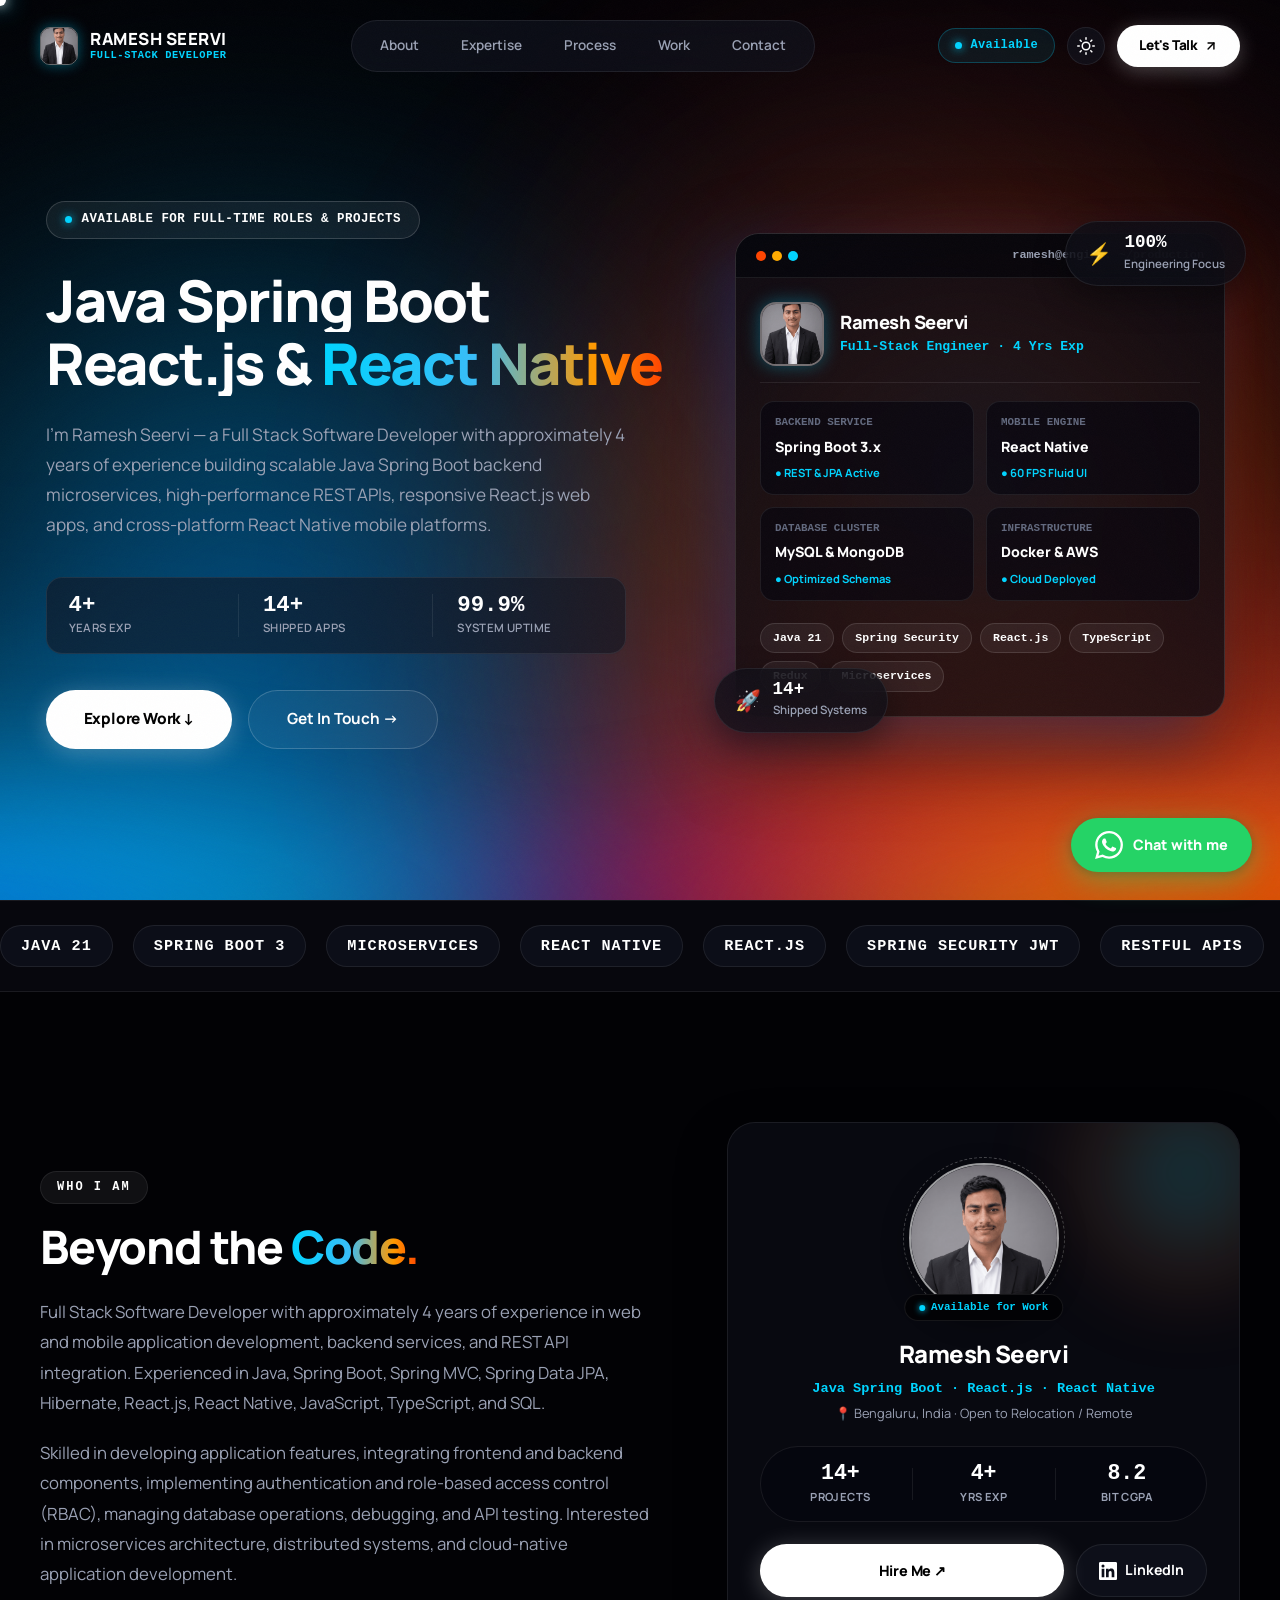
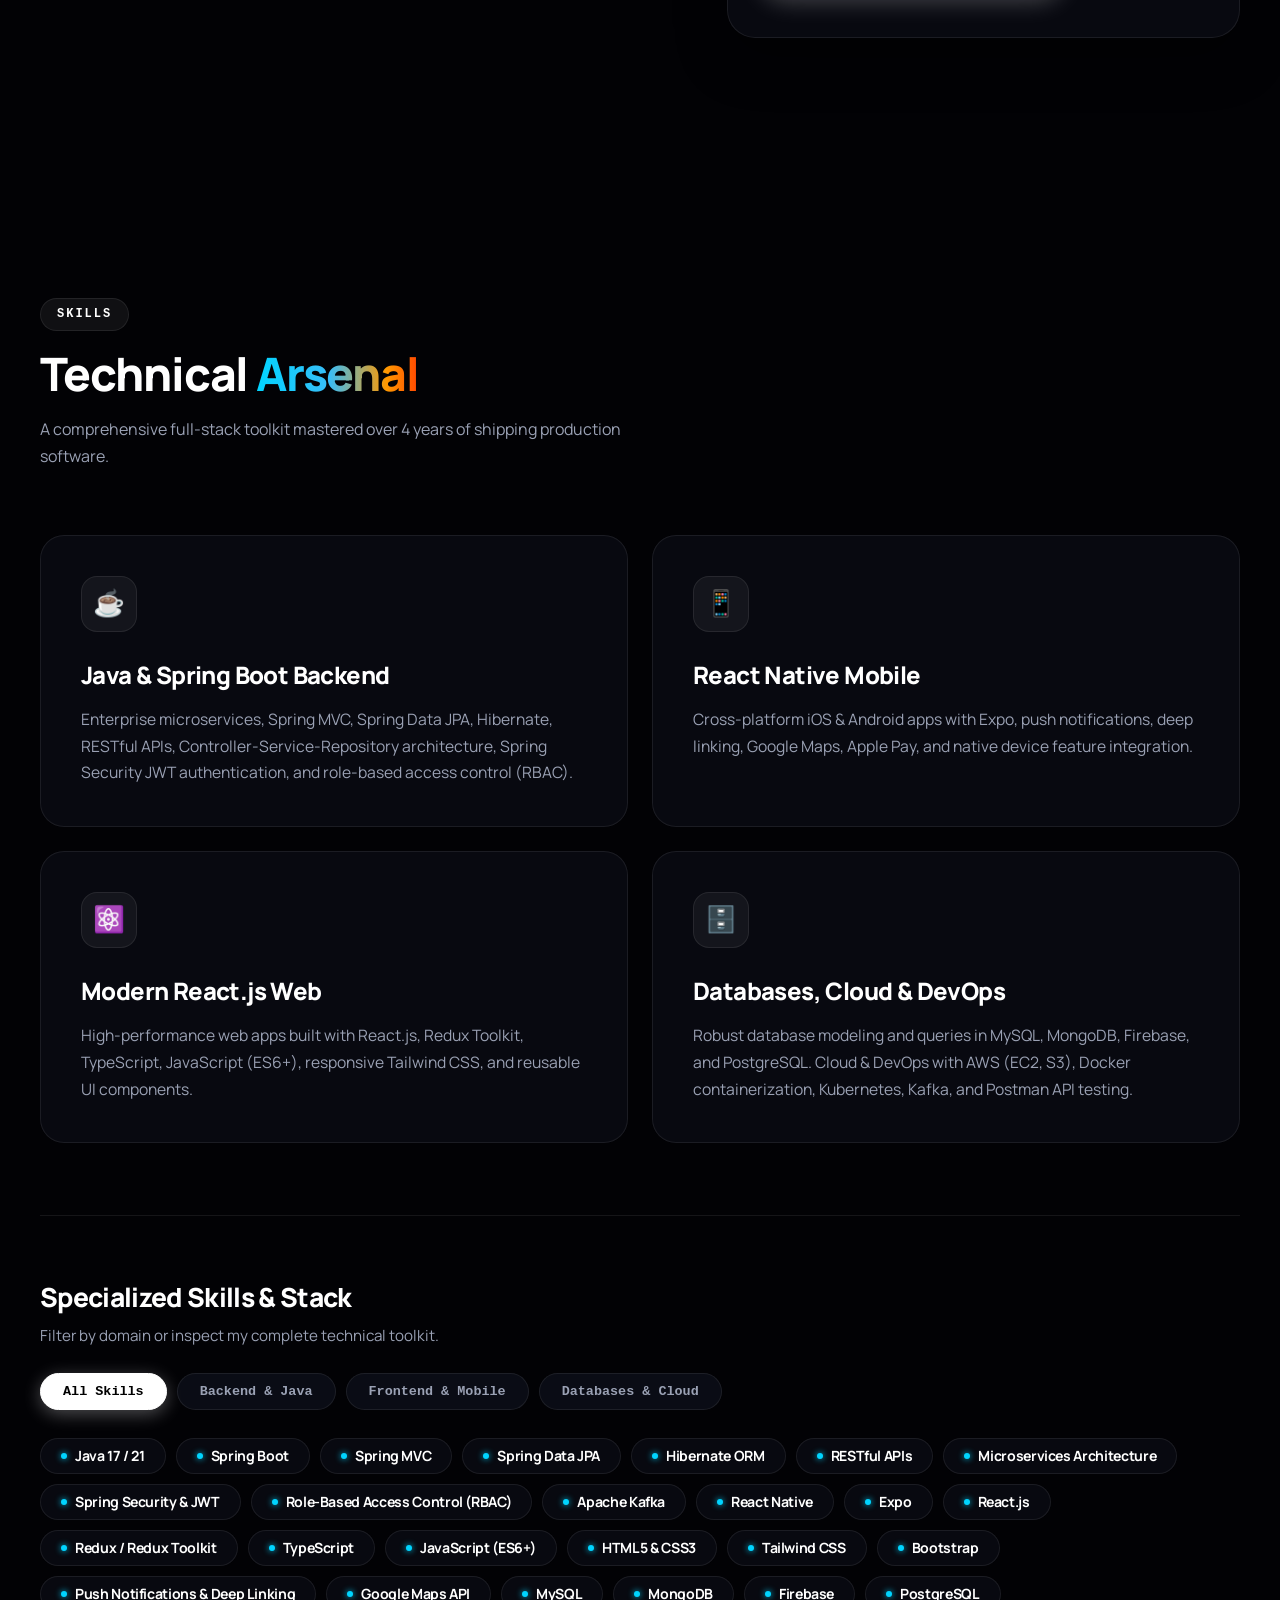
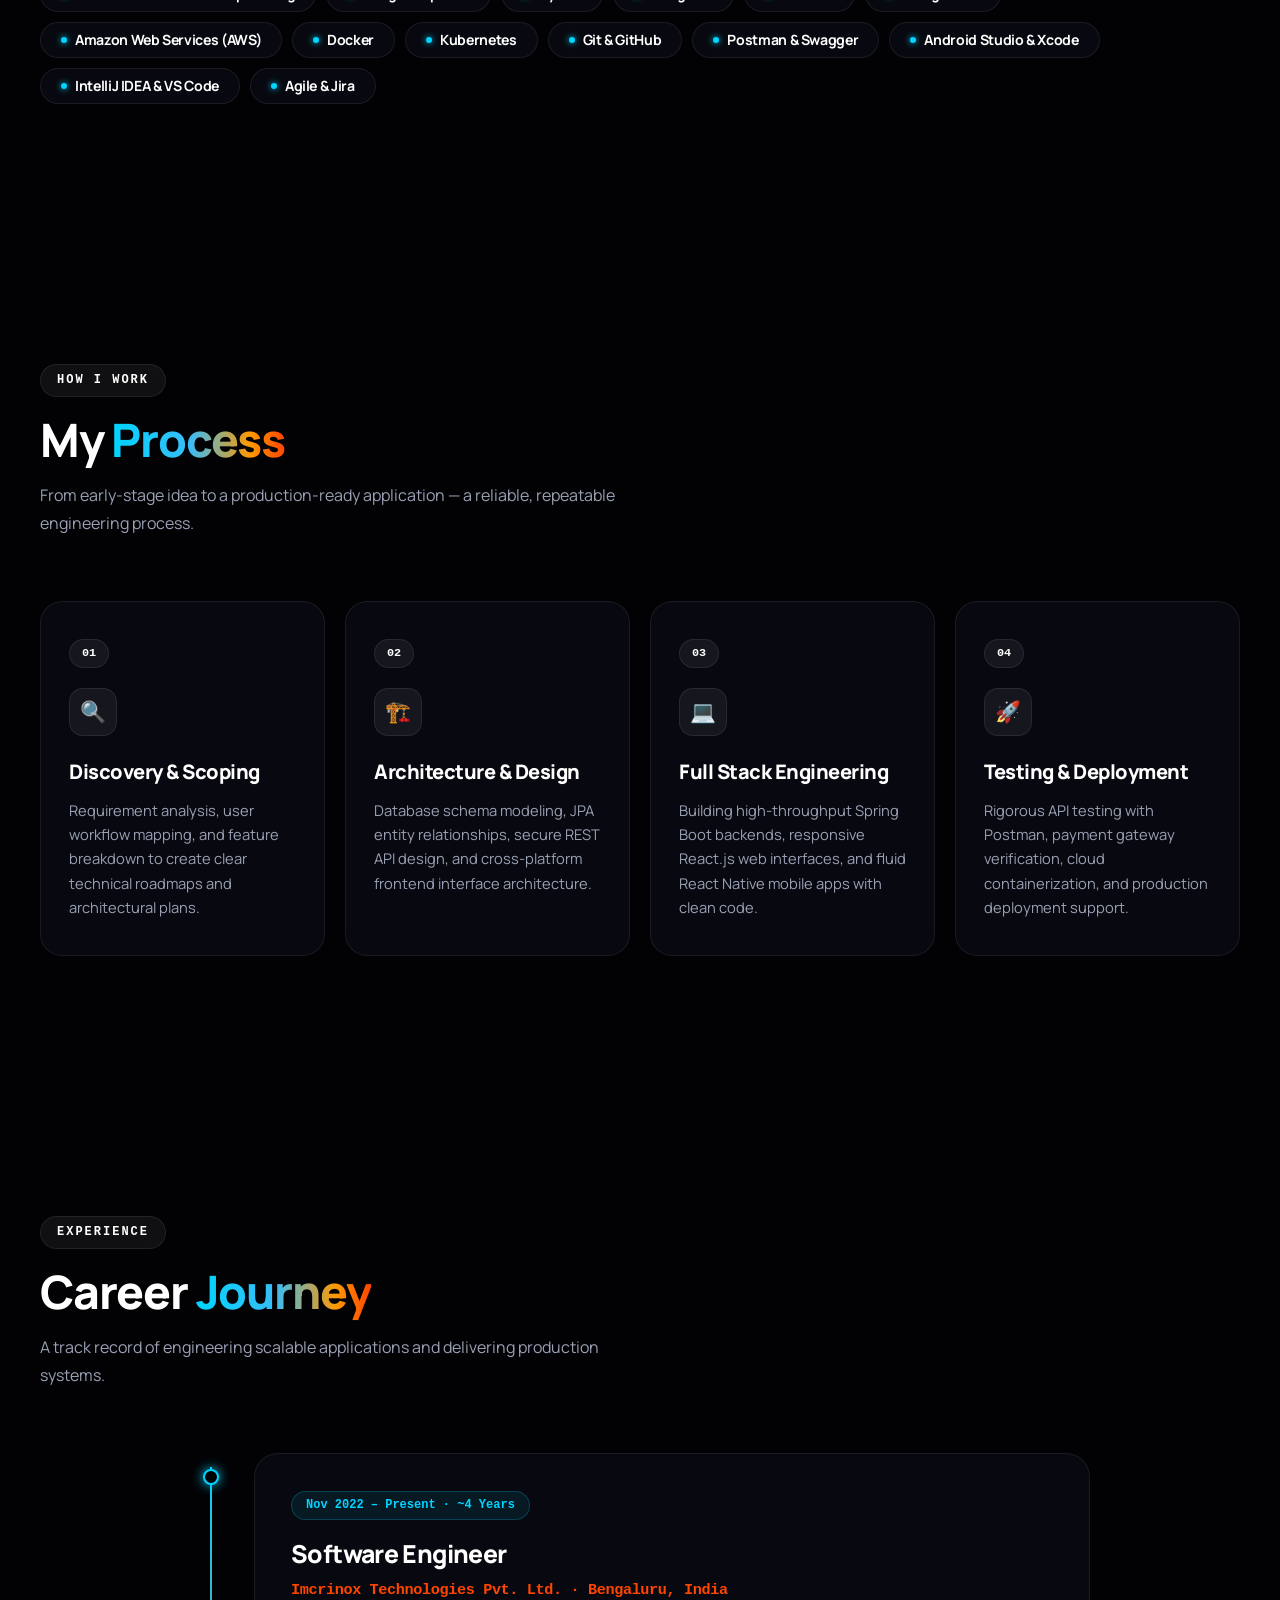
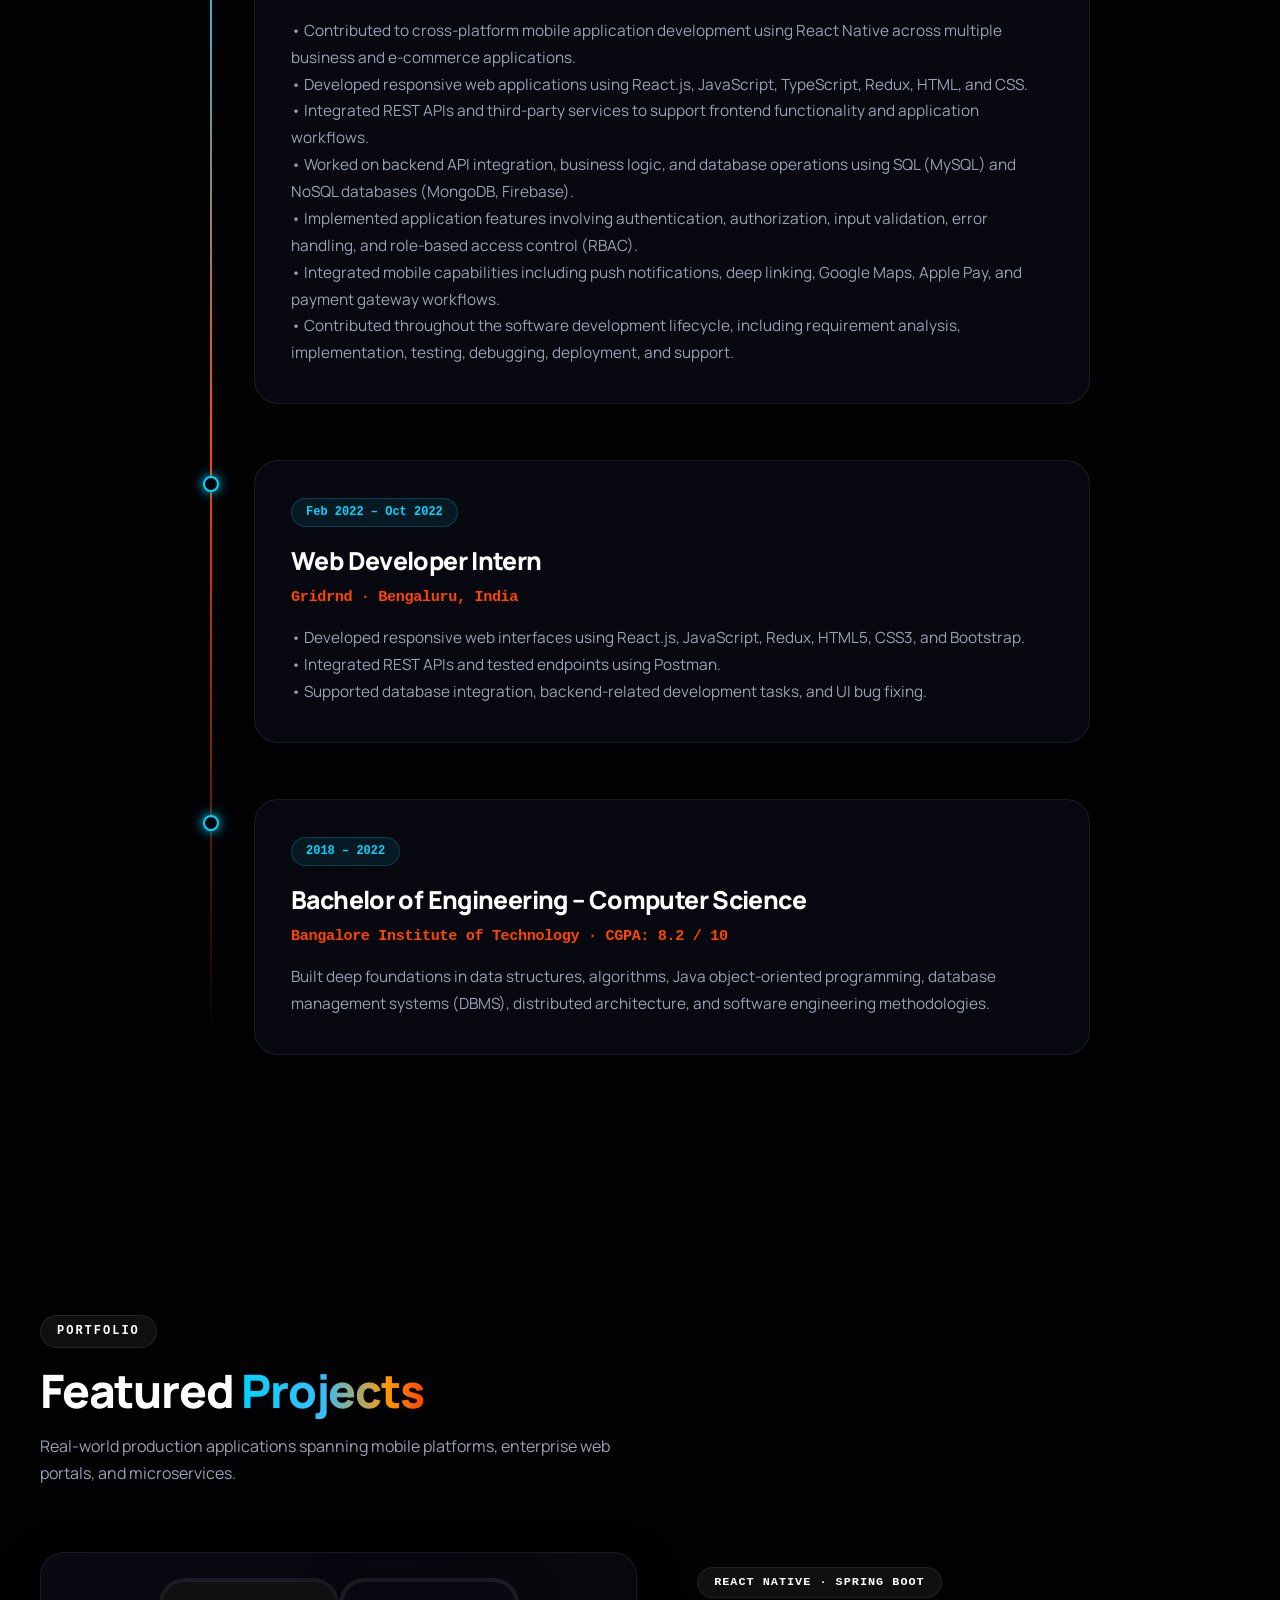
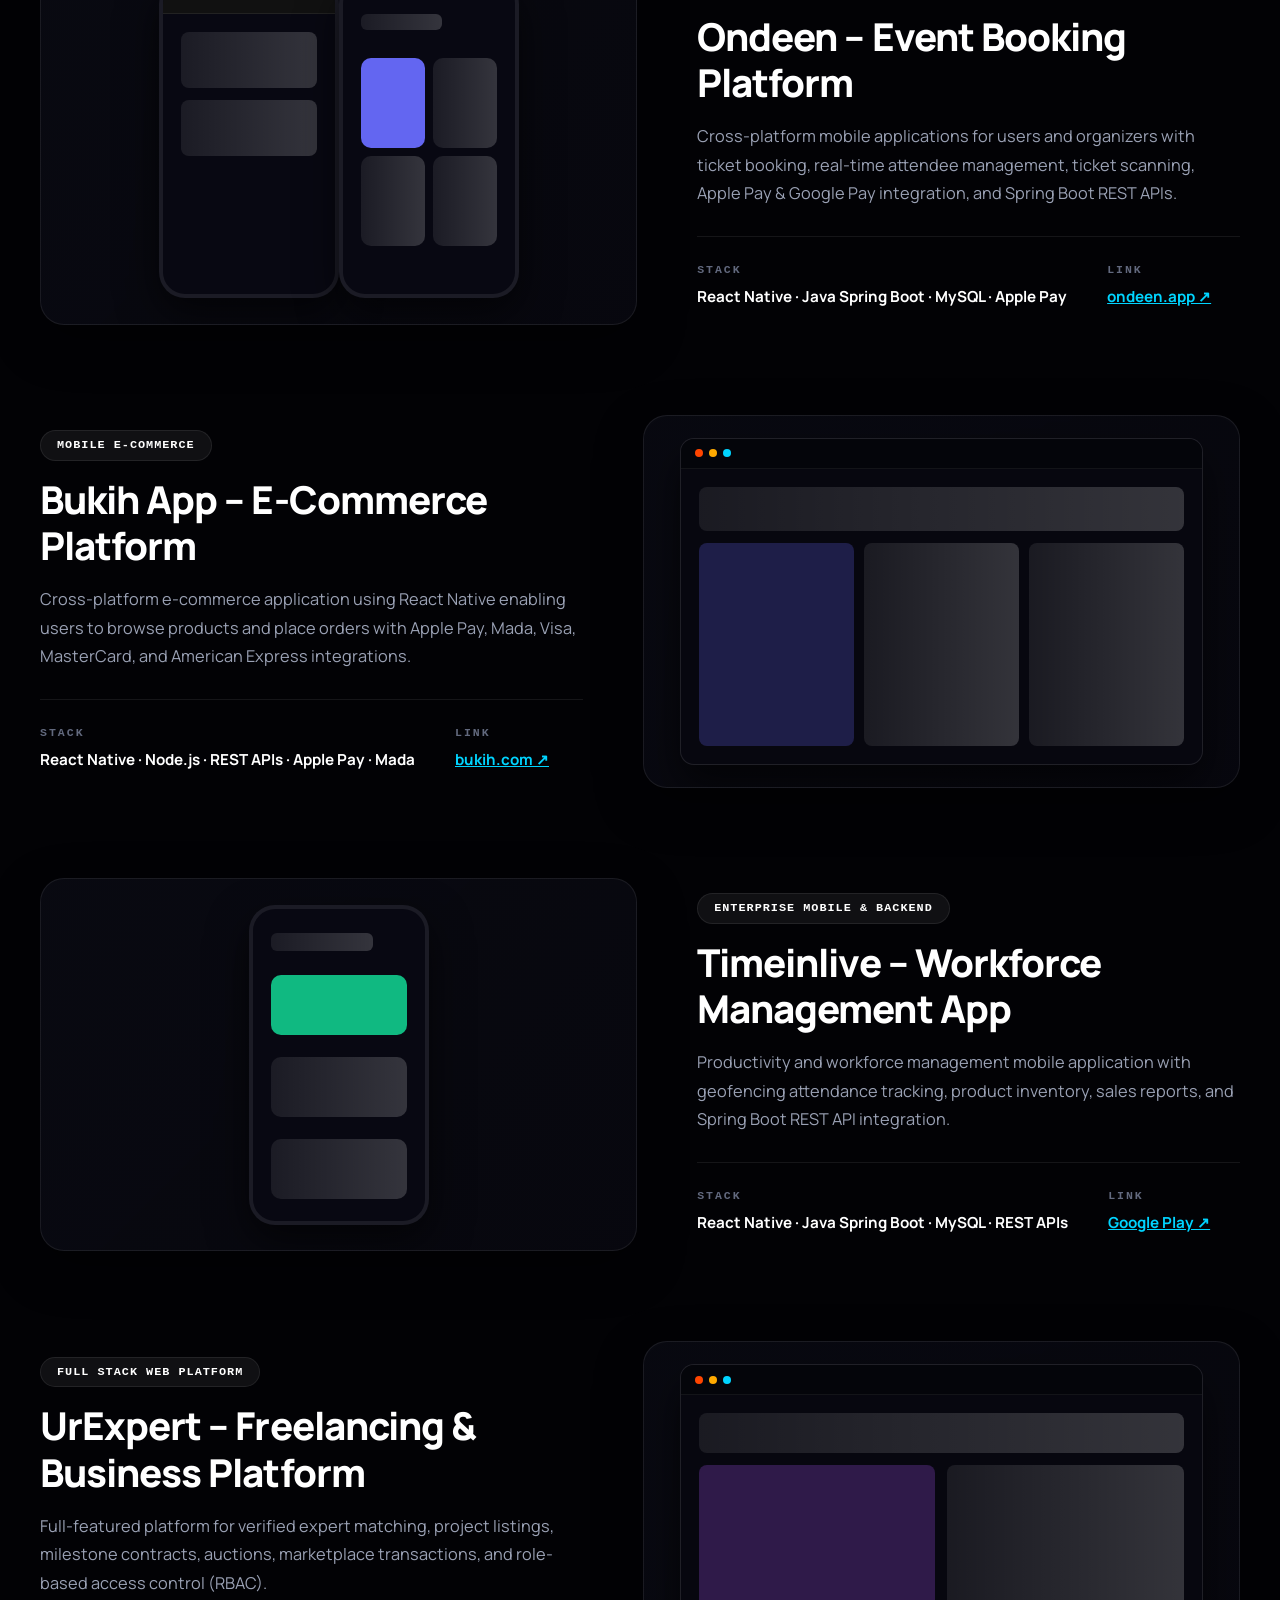
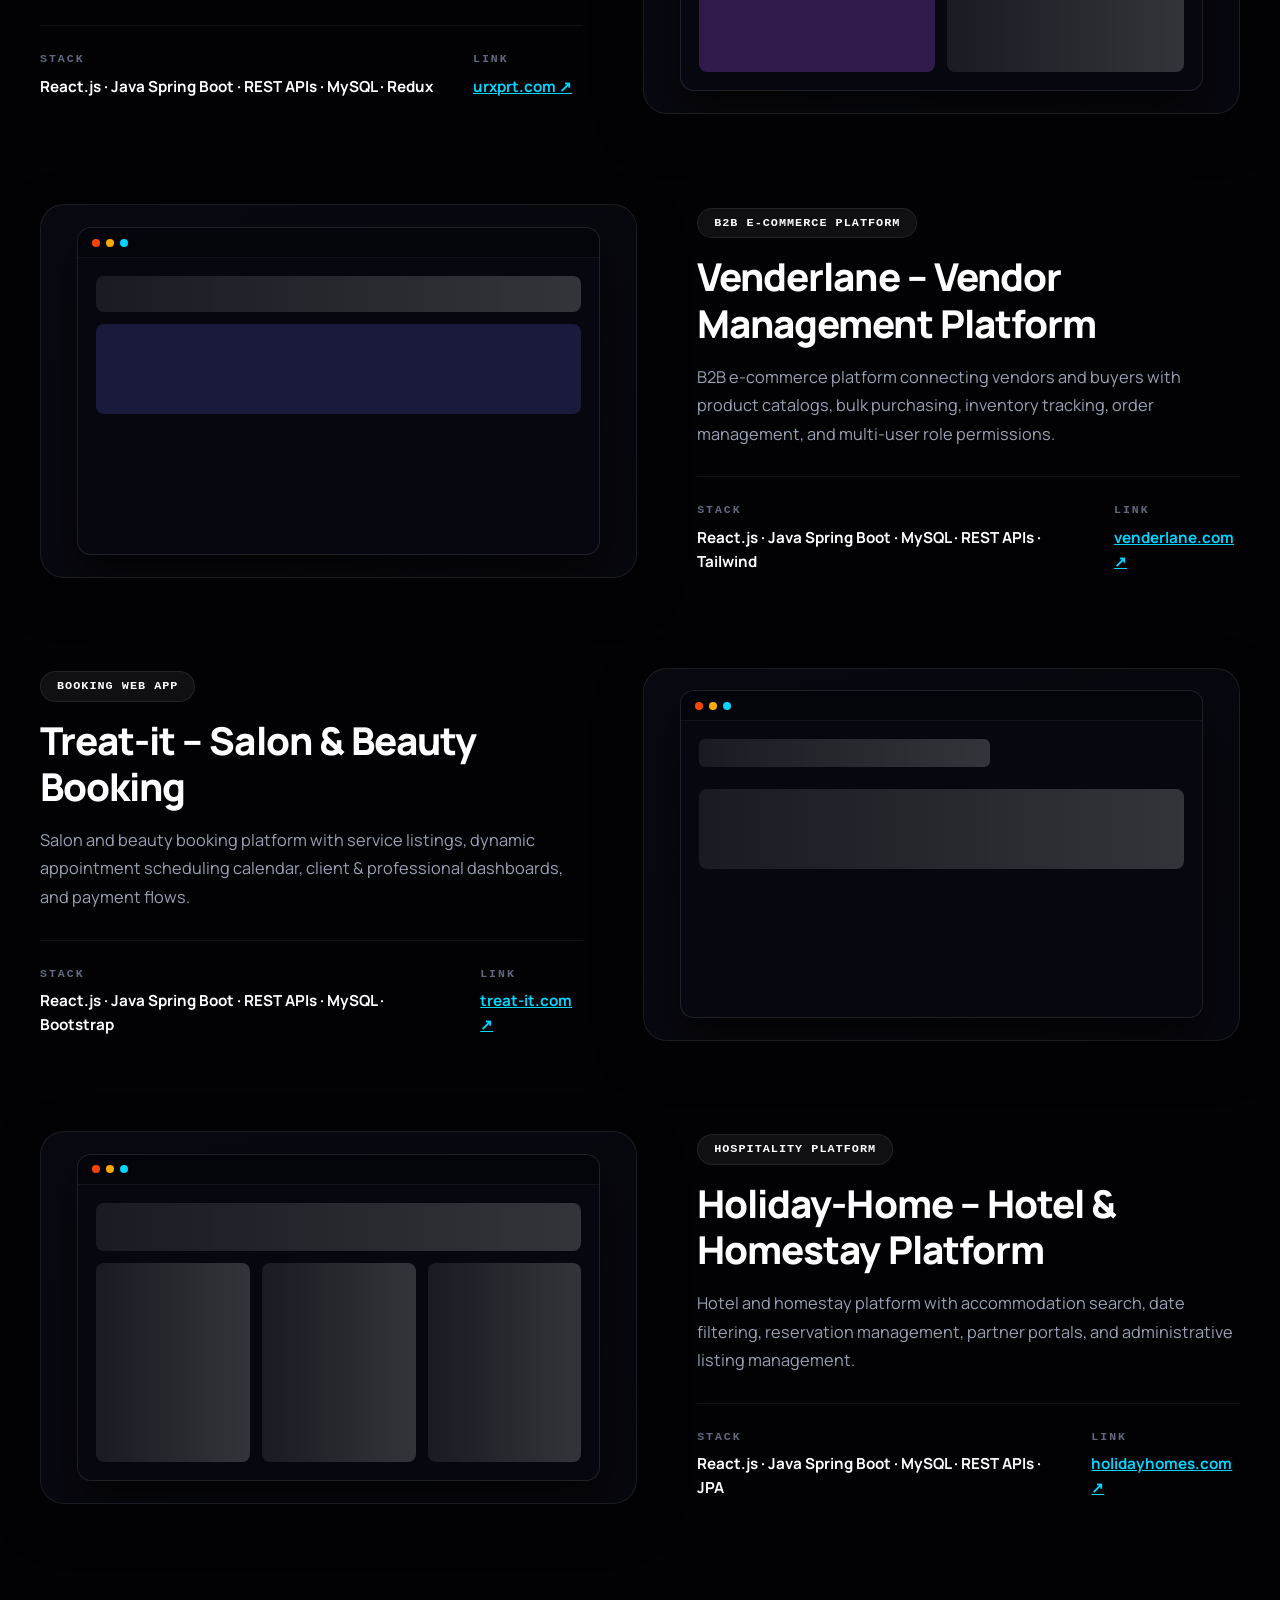
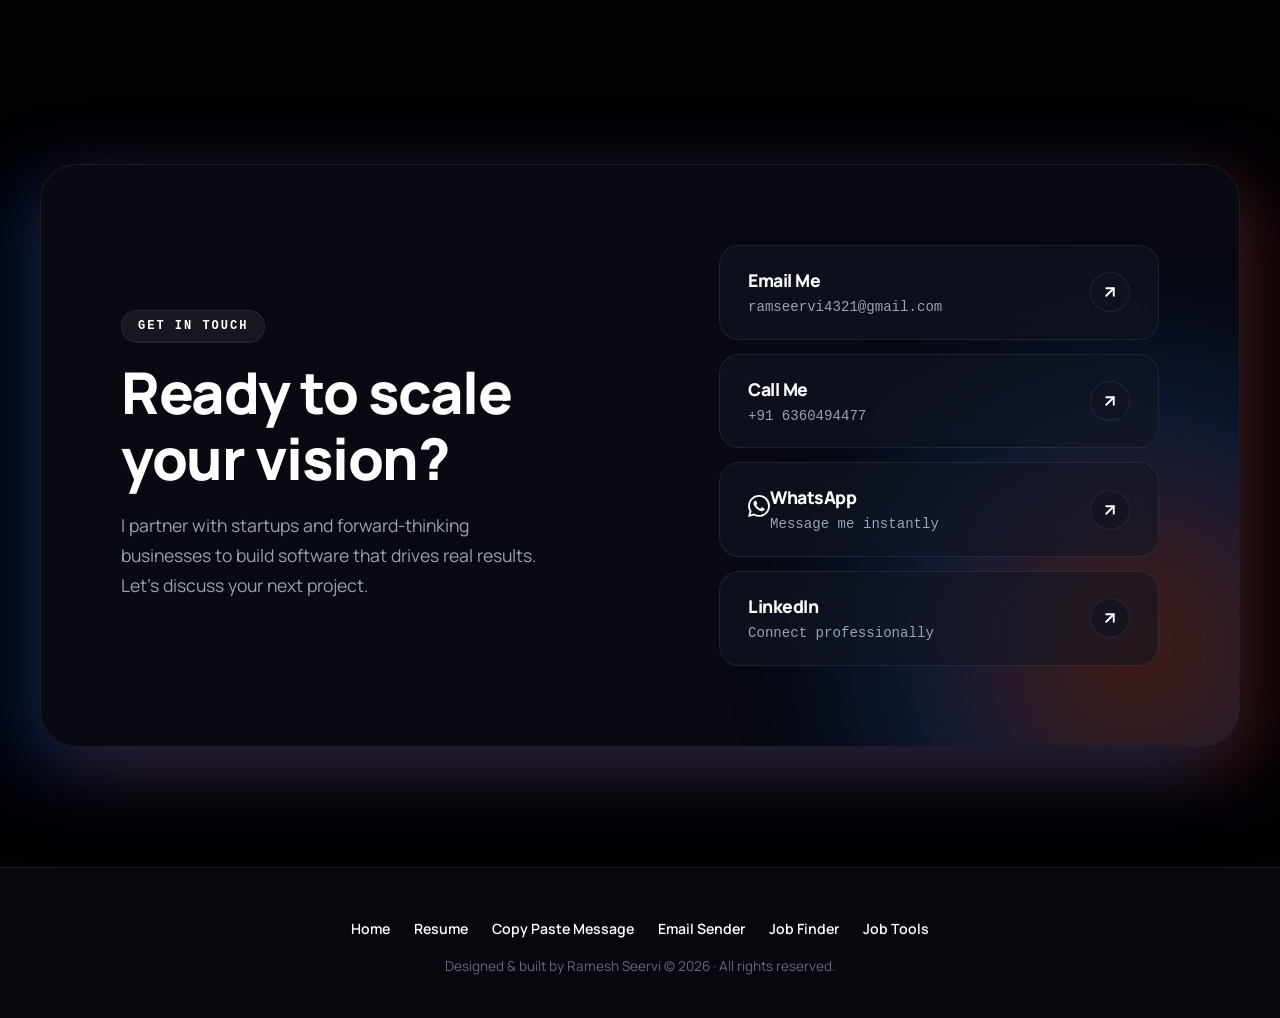
==== commit a7b3bf20: "new chnages" ====
--- a/index.html
+++ b/index.html
@@ -21,8 +21,10 @@
     <div class="custom-cursor"></div>
 
     <div class="ambient-bg">
+        <div class="radium-horizon"></div>
         <div class="blob blob-1"></div>
         <div class="blob blob-2"></div>
+        <div class="blob blob-3"></div>
     </div>
 
     <!-- Navigation -->
@@ -156,6 +158,7 @@
 
     <!-- ===================== HERO ===================== -->
     <section class="hero" id="home">
+        <div class="hero-radium-glow"></div>
         <div class="container">
             <div class="hero-layout">
 
@@ -163,19 +166,32 @@
                 <div class="hero-content">
                     <div class="avail-badge">
                         <div class="avail-dot"></div>
-                        Available for Full-time Roles & Projects
+                        Available for Full-time Roles &amp; Projects
                     </div>
 
                     <h1 class="hero-title">
-                        <span class="line"><span class="section-title">Java Spring Boot</span></span>
-                        <span class="line"><span class="section-title">React.js &amp; <span class="gradient">React
-                                    Native.</span></span></span>
+                        <span class="line"><span class="line-inner">Java Spring Boot</span></span>
+                        <span class="line"><span class="line-inner">React.js &amp; <span class="gradient">React Native</span></span></span>
                     </h1>
 
-                    <p class="hero-desc">I'm Ramesh Seervi — a Full Stack Software Developer with approximately 4 years
-                        of experience building scalable Java Spring Boot backend microservices, high-performance REST
-                        APIs,
-                        responsive React.js web apps, and cross-platform React Native mobile platforms.</p>
+                    <p class="hero-desc">I'm Ramesh Seervi — a Full Stack Software Developer with approximately 4 years of experience building scalable Java Spring Boot backend microservices, high-performance REST APIs, responsive React.js web apps, and cross-platform React Native mobile platforms.</p>
+
+                    <div class="hero-metrics-strip">
+                        <div class="hms-item">
+                            <span class="hms-num">4+</span>
+                            <span class="hms-lbl">Years Exp</span>
+                        </div>
+                        <div class="hms-divider"></div>
+                        <div class="hms-item">
+                            <span class="hms-num">14+</span>
+                            <span class="hms-lbl">Shipped Apps</span>
+                        </div>
+                        <div class="hms-divider"></div>
+                        <div class="hms-item">
+                            <span class="hms-num">99.9%</span>
+                            <span class="hms-lbl">System Uptime</span>
+                        </div>
+                    </div>
 
                     <div class="btn-group">
                         <a href="#work" class="btn-primary magnetic-btn">Explore Work ↓</a>
@@ -183,160 +199,82 @@
                     </div>
                 </div>
 
-                <!-- RIGHT: Profile Photo + Floating Elements -->
+                <!-- RIGHT: Architectural Station HUD Card -->
                 <div class="hero-visual">
-
-                    <!-- Glowing orb behind everything -->
                     <div class="hero-orb"></div>
 
-                    <!-- Stat: 100% Satisfaction -->
+                    <div class="hero-hud-card">
+                        <div class="hud-header">
+                            <div class="hud-dots">
+                                <span class="hud-dot hud-dot-r"></span>
+                                <span class="hud-dot hud-dot-y"></span>
+                                <span class="hud-dot hud-dot-g"></span>
+                            </div>
+                            <div class="hud-title">
+                                <span>ramesh@engine: ~/production</span>
+                            </div>
+                        </div>
+
+                        <div class="hud-body">
+                            <div class="hud-profile-row">
+                                <img src="profile.png" alt="Ramesh Seervi" class="hud-avatar">
+                                <div class="hud-profile-meta">
+                                    <h4>Ramesh Seervi</h4>
+                                    <p>Full-Stack Engineer · 4 Yrs Exp</p>
+                                </div>
+                            </div>
+
+                            <div class="hud-telemetry">
+                                <div class="hud-block">
+                                    <span class="hud-block-tag">Backend Service</span>
+                                    <span class="hud-block-val">Spring Boot 3.x</span>
+                                    <span class="hud-block-status">● REST &amp; JPA Active</span>
+                                </div>
+                                <div class="hud-block">
+                                    <span class="hud-block-tag">Mobile Engine</span>
+                                    <span class="hud-block-val">React Native</span>
+                                    <span class="hud-block-status">● 60 FPS Fluid UI</span>
+                                </div>
+                                <div class="hud-block">
+                                    <span class="hud-block-tag">Database Cluster</span>
+                                    <span class="hud-block-val">MySQL &amp; MongoDB</span>
+                                    <span class="hud-block-status">● Optimized Schemas</span>
+                                </div>
+                                <div class="hud-block">
+                                    <span class="hud-block-tag">Infrastructure</span>
+                                    <span class="hud-block-val">Docker &amp; AWS</span>
+                                    <span class="hud-block-status">● Cloud Deployed</span>
+                                </div>
+                            </div>
+
+                            <div class="hud-stack-row">
+                                <span class="hud-chip">Java 21</span>
+                                <span class="hud-chip">Spring Security</span>
+                                <span class="hud-chip">React.js</span>
+                                <span class="hud-chip">TypeScript</span>
+                                <span class="hud-chip">Redux</span>
+                                <span class="hud-chip">Microservices</span>
+                            </div>
+                        </div>
+                    </div>
+
+                    <!-- Floating Badges -->
                     <div class="hero-badge hb-satisfaction">
-                        <div class="hb-icon">⭐</div>
+                        <div class="hb-icon">⚡</div>
                         <div class="hb-text">
                             <span class="hb-num">100%</span>
-                            <span class="hb-label">Commitment</span>
-                        </div>
-                    </div>
-
-                    <!-- Stat: 4+ Years Exp -->
+                            <span class="hb-label">Engineering Focus</span>
+                        </div>
+                    </div>
+
                     <div class="hero-badge hb-projects">
                         <div class="hb-icon">🚀</div>
                         <div class="hb-text">
-                            <span class="hb-num">4+</span>
-                            <span class="hb-label">Years Experience</span>
-                        </div>
-                    </div>
-
-                    <!-- Tech Pills -->
-                    <div class="hero-tech-pill htp-java">
-                        <span class="htp-dot" style="background:#f89820;"></span>
-                        Java
-                    </div>
-                    <div class="hero-tech-pill htp-spring">
-                        <span class="htp-dot" style="background:#6db33f;"></span>
-                        Spring Boot
-                    </div>
-                    <div class="hero-tech-pill htp-rn">
-                        <span class="htp-dot" style="background:#61dafb;"></span>
-                        React Native
-                    </div>
-                    <div class="hero-tech-pill htp-react">
-                        <span class="htp-dot" style="background:#61dafb;"></span>
-                        React.js
-                    </div>
-                    <div class="hero-tech-pill htp-ts">
-                        <span class="htp-dot" style="background:#3178c6;"></span>
-                        TypeScript
-                    </div>
-                    <div class="hero-tech-pill htp-node">
-                        <span class="htp-dot" style="background:#8cc84b;"></span>
-                        REST APIs
-                    </div>
-                    <div class="hero-tech-pill htp-mongo">
-                        <span class="htp-dot" style="background:#47a248;"></span>
-                        MySQL &amp; MongoDB
-                    </div>
-                    <div class="hero-tech-pill htp-firebase">
-                        <span class="htp-dot" style="background:#f5a623;"></span>
-                        Firebase
-                    </div>
-                    <div class="hero-tech-pill htp-angular">
-                        <span class="htp-dot" style="background:#dd0031;"></span>
-                        Microservices
-                    </div>
-                    <div class="hero-tech-pill htp-nextjs">
-                        <span class="htp-dot" style="background:#ffffff;"></span>
-                        AWS Cloud
-                    </div>
-
-                    <!-- Desktop: Phone Mockup -->
-                    <div class="hero-phone">
-                        <div class="hp-notch"></div>
-                        <div class="hp-screen">
-                            <div class="hp-bar"
-                                style="width:80%; height:10px; border-radius:6px; background:rgba(255,255,255,0.1); margin-bottom:10px;">
-                            </div>
-                            <div class="hp-bar"
-                                style="width:100%; height:48px; border-radius:10px; background:linear-gradient(135deg,#6366f1,#a855f7); margin-bottom:10px;">
-                            </div>
-                            <div style="display:grid; grid-template-columns:1fr 1fr; gap:8px;">
-                                <div class="hp-bar"
-                                    style="height:56px; border-radius:8px; background:rgba(255,255,255,0.06);"></div>
-                                <div class="hp-bar"
-                                    style="height:56px; border-radius:8px; background:rgba(255,255,255,0.06);"></div>
-                                <div class="hp-bar"
-                                    style="height:56px; border-radius:8px; background:rgba(255,255,255,0.06);"></div>
-                                <div class="hp-bar"
-                                    style="height:56px; border-radius:8px; background:rgba(168,85,247,0.3);"></div>
-                            </div>
-                        </div>
-                    </div>
-
-                    <!-- Mobile: Profile Image Card (hidden on desktop) -->
-                    <div class="hero-mob-profile">
-                        <div class="hmp-ring"></div>
-                        <div class="hmp-card">
-                            <img src="profile.png" alt="Ramesh Seervi" class="hmp-img" />
-                            <div class="hmp-overlay"></div>
-                            <div class="hmp-name-tag">
-                                <span class="hmp-name">Ramesh Seervi</span>
-                                <span class="hmp-role">Full-Stack Developer</span>
-                            </div>
-                        </div>
-                    </div>
-
-                </div>
-            </div>
-        </div>
-    </section>
-
-    <!-- ===================== MOBILE PROFILE SECTION (hidden on desktop) ===================== -->
-    <section class="mobile-profile-section" id="mobile-profile">
-        <div class="container">
-            <div class="mob-profile-inner">
-
-                <!-- Profile Photo -->
-                <div class="mob-profile-photo-wrap">
-                    <div class="mob-profile-ring"></div>
-                    <div class="mob-profile-card">
-                        <img src="profile.png" alt="Ramesh Seervi" class="mob-profile-img" />
-                        <div class="mob-profile-overlay"></div>
-                    </div>
-                    <!-- Floating badges -->
-                    <div class="mob-stat-badge mob-stat-top">
-                        <span class="mob-stat-icon">⭐</span>
-                        <div>
-                            <span class="mob-stat-num">4+</span>
-                            <span class="mob-stat-lbl">Yrs Exp</span>
-                        </div>
-                    </div>
-                    <div class="mob-stat-badge mob-stat-bot">
-                        <span class="mob-stat-icon">🚀</span>
-                        <div>
-                            <span class="mob-stat-num">14+</span>
-                            <span class="mob-stat-lbl">Projects</span>
-                        </div>
-                    </div>
-                </div>
-
-                <!-- Name + Role + Skills -->
-                <div class="mob-profile-info">
-                    <h2 class="mob-profile-name">Ramesh Seervi</h2>
-                    <p class="mob-profile-role">Java Spring Boot · React.js · React Native Full Stack Developer</p>
-                    <div class="mob-profile-tags">
-                        <span class="mob-tag">☕ Java 17/21</span>
-                        <span class="mob-tag">🌿 Spring Boot</span>
-                        <span class="mob-tag">⚛ React Native</span>
-                        <span class="mob-tag">🎨 React.js</span>
-                        <span class="mob-tag">🔵 TypeScript</span>
-                        <span class="mob-tag">🐬 MySQL</span>
-                        <span class="mob-tag">🍃 MongoDB</span>
-                        <span class="mob-tag">⚡ REST APIs</span>
-                        <span class="mob-tag">🔒 Spring Security</span>
-                        <span class="mob-tag">☁️ AWS &amp; Docker</span>
-                    </div>
-                </div>
-
+                            <span class="hb-num">14+</span>
+                            <span class="hb-label">Shipped Systems</span>
+                        </div>
+                    </div>
+                </div>
             </div>
         </div>
     </section>
@@ -345,12 +283,30 @@
     <div class="marquee-wrapper">
         <div class="marquee-track">
             <div class="marquee-content">
-                <span>JAVA SPRING BOOT</span>✦<span>REACT
-                    NATIVE</span>✦<span>REACT.JS</span>✦<span>MICROSERVICES</span>✦<span>REST
-                    APIS</span>✦<span>MYSQL</span>✦<span>SPRING SECURITY</span>✦<span>DOCKER</span>✦
-                <span>JAVA SPRING BOOT</span>✦<span>REACT
-                    NATIVE</span>✦<span>REACT.JS</span>✦<span>MICROSERVICES</span>✦<span>REST
-                    APIS</span>✦<span>MYSQL</span>✦<span>SPRING SECURITY</span>✦<span>DOCKER</span>✦
+                <span>JAVA 21</span>
+                <span>SPRING BOOT 3</span>
+                <span>MICROSERVICES</span>
+                <span>REACT NATIVE</span>
+                <span>REACT.JS</span>
+                <span>SPRING SECURITY JWT</span>
+                <span>RESTFUL APIS</span>
+                <span>MYSQL 8.0</span>
+                <span>MONGODB</span>
+                <span>DOCKER</span>
+                <span>AWS CLOUD</span>
+                <span>KAFKA</span>
+                <span>JAVA 21</span>
+                <span>SPRING BOOT 3</span>
+                <span>MICROSERVICES</span>
+                <span>REACT NATIVE</span>
+                <span>REACT.JS</span>
+                <span>SPRING SECURITY JWT</span>
+                <span>RESTFUL APIS</span>
+                <span>MYSQL 8.0</span>
+                <span>MONGODB</span>
+                <span>DOCKER</span>
+                <span>AWS CLOUD</span>
+                <span>KAFKA</span>
             </div>
         </div>
     </div>
--- a/style.css
+++ b/style.css
@@ -1,61 +1,108 @@
+/* ==========================================================================
+   RAMESH SEERVI — BESPOKE RADIUM AMBIENT EXECUTIVE THEME
+   Inspired by: Behance Pro Luminescent Radium / Chromatic Horizon
+   Palette: Electric Radium Blue & Cyan + Radiant Solar Flame & Amber on Deep Space Black
+   Typography: Manrope (Modern, Geometric, Ultra-Premium)
+   ========================================================================== */
+
 :root {
     --font-main: 'Manrope', -apple-system, BlinkMacSystemFont, 'Segoe UI', Roboto, sans-serif;
-    --bg-color: #030305;
-    --surface-color: rgba(255, 255, 255, 0.03);
+    --font-mono: 'JetBrains Mono', 'Fira Code', 'Courier New', monospace;
+
+    /* Dark Mode (Default) — Cinematic Deep Space & Radium Chroma */
+    --bg-color: #020205;
+    --bg-alt: #07070d;
+    --surface-color: rgba(18, 20, 32, 0.6);
     --surface-border: rgba(255, 255, 255, 0.08);
+    --surface-border-hover: rgba(255, 255, 255, 0.25);
+    --surface-border-subtle: rgba(255, 255, 255, 0.04);
+
     --text-primary: #ffffff;
-    --text-secondary: #8892a4;
-    --accent: #6366f1;
-    --accent-sec: #a855f7;
-    --accent-glow: #6366f1;
-    --accent-glow-sec: #a855f7;
-    --card-bg: rgba(12, 12, 18, 0.7);
-    --blur: blur(24px);
-    --nav-bg: rgba(3, 3, 5, 0.92);
+    --text-secondary: #9aa1b4;
+    --text-muted: #62697e;
+
+    /* Radium Luminescent Spectrum */
+    --radium-blue: #0066ff;
+    --radium-cyan: #00d4ff;
+    --radium-orange: #ff4500;
+    --radium-amber: #ffaa00;
+    --radium-coral: #ff1a53;
+
+    --accent: #00d4ff;
+    --accent-bright: #ffffff;
+    --accent-sec: #ff5500;
+
+    --accent-glow-blue: rgba(0, 102, 255, 0.45);
+    --accent-glow-orange: rgba(255, 69, 0, 0.4);
+    --accent-gradient: linear-gradient(90deg, #00d4ff 0%, #38bdf8 45%, #ff9900 80%, #ff4500 100%);
+    --radium-glow-gradient: linear-gradient(90deg, rgba(0, 102, 255, 0.8) 0%, rgba(0, 212, 255, 0.6) 35%, rgba(255, 69, 0, 0.8) 75%, rgba(255, 170, 0, 0.8) 100%);
+
+    --card-bg: rgba(12, 13, 22, 0.72);
+    --blur: blur(28px);
+    --nav-bg: rgba(2, 2, 5, 0.85);
+
+    /* Behance Pro Style Pill Buttons */
     --btn-primary-bg: #ffffff;
     --btn-primary-text: #000000;
     --btn-secondary-bg: rgba(255, 255, 255, 0.05);
-    --btn-secondary-border: rgba(255, 255, 255, 0.12);
-    --grid-line: rgba(255, 255, 255, 0.025);
-    --mockup-line: rgba(255, 255, 255, 0.07);
-    --mockup-line-light: rgba(255, 255, 255, 0.04);
+    --btn-secondary-border: rgba(255, 255, 255, 0.18);
+
+    --grid-line: rgba(255, 255, 255, 0.02);
     --marquee-stroke: rgba(255, 255, 255, 0.12);
-    --badge-bg: rgba(255, 255, 255, 0.04);
-    --badge-border: rgba(255, 255, 255, 0.1);
-    --contact-wrap-bg: rgba(14, 14, 22, 0.9);
-    --process-bg: rgba(6, 6, 10, 0.6);
+    --badge-bg: rgba(255, 255, 255, 0.05);
+    --badge-border: rgba(255, 255, 255, 0.12);
+    --contact-wrap-bg: rgba(10, 11, 20, 0.85);
+    --process-bg: rgba(6, 7, 14, 0.65);
+
+    --mockup-line: rgba(255, 255, 255, 0.08);
+    --mockup-line-light: rgba(255, 255, 255, 0.18);
 }
 
 [data-theme="light"] {
-    --bg-color: #f4f4f8;
-    --surface-color: rgba(0, 0, 0, 0.03);
-    --surface-border: rgba(0, 0, 0, 0.09);
-    --text-primary: #0a0a14;
-    --text-secondary: #5a6070;
-    --accent: #4f46e5;
-    --accent-sec: #9333ea;
-    --accent-glow: #4f46e5;
-    --accent-glow-sec: #9333ea;
-    --card-bg: rgba(255, 255, 255, 0.8);
-    --nav-bg: rgba(244, 244, 248, 0.92);
-    --btn-primary-bg: #0a0a14;
+    --bg-color: #f7f8fc;
+    --bg-alt: #ffffff;
+    --surface-color: rgba(255, 255, 255, 0.88);
+    --surface-border: rgba(15, 20, 35, 0.08);
+    --surface-border-hover: rgba(0, 102, 255, 0.35);
+    --surface-border-subtle: rgba(15, 20, 35, 0.04);
+
+    --text-primary: #07090e;
+    --text-secondary: #4a5266;
+    --text-muted: #6e768e;
+
+    --radium-blue: #0055eb;
+    --radium-cyan: #0284c7;
+    --radium-orange: #ea4300;
+    --radium-amber: #d97706;
+
+    --accent: #0055eb;
+    --accent-bright: #0055eb;
+    --accent-sec: #ea4300;
+    --accent-glow-blue: rgba(0, 85, 235, 0.2);
+    --accent-glow-orange: rgba(234, 67, 0, 0.2);
+    --accent-gradient: linear-gradient(90deg, #0055eb 0%, #ea4300 100%);
+
+    --card-bg: rgba(255, 255, 255, 0.9);
+    --nav-bg: rgba(247, 248, 252, 0.92);
+
+    --btn-primary-bg: #07090e;
     --btn-primary-text: #ffffff;
     --btn-secondary-bg: rgba(0, 0, 0, 0.04);
-    --btn-secondary-border: rgba(0, 0, 0, 0.12);
-    --grid-line: rgba(0, 0, 0, 0.04);
-    --mockup-line: rgba(0, 0, 0, 0.1);
-    --mockup-line-light: rgba(0, 0, 0, 0.06);
-    --marquee-stroke: rgba(0, 0, 0, 0.12);
-    --badge-bg: rgba(255, 255, 255, 0.7);
-    --badge-border: rgba(0, 0, 0, 0.1);
-    --contact-wrap-bg: rgba(255, 255, 255, 0.8);
-    --process-bg: rgba(255, 255, 255, 0.4);
+    --btn-secondary-border: rgba(0, 0, 0, 0.15);
+
+    --grid-line: rgba(0, 0, 0, 0.035);
+    --marquee-stroke: rgba(15, 20, 35, 0.12);
+    --badge-bg: rgba(0, 85, 235, 0.06);
+    --badge-border: rgba(0, 85, 235, 0.18);
+    --contact-wrap-bg: rgba(255, 255, 255, 0.92);
+    --process-bg: rgba(255, 255, 255, 0.65);
+
+    --mockup-line: rgba(15, 20, 35, 0.08);
+    --mockup-line-light: rgba(0, 85, 235, 0.15);
 }
 
 /* === RESET & BASE === */
-*,
-*::before,
-*::after {
+*, *::before, *::after {
     margin: 0;
     padding: 0;
     box-sizing: border-box;
@@ -73,26 +120,21 @@
     color: var(--text-primary);
     line-height: 1.6;
     overflow-x: hidden;
-    transition: background-color 0.5s ease, color 0.5s ease;
-}
-
-h1,
-h2,
-h3,
-h4,
-h5,
-h6,
+    transition: background-color 0.4s ease, color 0.4s ease;
+    -webkit-font-smoothing: antialiased;
+    -moz-osx-font-smoothing: grayscale;
+}
+
+h1, h2, h3, h4, h5, h6,
 .hero-title,
 .section-title,
 .logo-name {
     font-family: var(--font-main);
+    letter-spacing: -0.025em;
 }
 
 @media (min-width: 1024px) {
-
-    body,
-    a,
-    button {
+    body, a, button {
         cursor: none;
     }
 }
@@ -103,16 +145,16 @@
     inset: 0;
     pointer-events: none;
     z-index: 9999;
-    opacity: 0.04;
+    opacity: 0.025;
     background-image: url("data:image/svg+xml,%3Csvg viewBox='0 0 256 256' xmlns='http://www.w3.org/2000/svg'%3E%3Cfilter id='n'%3E%3CfeTurbulence type='fractalNoise' baseFrequency='0.9' numOctaves='4' stitchTiles='stitch'/%3E%3C/filter%3E%3Crect width='100%25' height='100%25' filter='url(%23n)'/%3E%3C/svg%3E");
     background-size: 180px 180px;
 }
 
 [data-theme="light"] .noise-overlay {
-    opacity: 0.025;
-}
-
-/* === GRID BACKGROUND === */
+    opacity: 0.015;
+}
+
+/* === ARCHITECTURAL GRID BACKGROUND === */
 .grid-bg {
     position: fixed;
     inset: 0;
@@ -121,9 +163,9 @@
     background-image:
         linear-gradient(to right, var(--grid-line) 1px, transparent 1px),
         linear-gradient(to bottom, var(--grid-line) 1px, transparent 1px);
-    background-size: 60px 60px;
-    -webkit-mask-image: radial-gradient(ellipse 80% 80% at 50% 50%, black 30%, transparent 100%);
-    mask-image: radial-gradient(ellipse 80% 80% at 50% 50%, black 30%, transparent 100%);
+    background-size: 56px 56px;
+    -webkit-mask-image: radial-gradient(ellipse 90% 90% at 50% 50%, black 40%, transparent 100%);
+    mask-image: radial-gradient(ellipse 90% 90% at 50% 50%, black 40%, transparent 100%);
 }
 
 /* === CUSTOM CURSOR === */
@@ -137,94 +179,144 @@
         position: fixed;
         top: 0;
         left: 0;
-        width: 14px;
-        height: 14px;
-        background: var(--text-primary);
+        width: 12px;
+        height: 12px;
+        background: #ffffff;
+        box-shadow: 0 0 12px rgba(255, 255, 255, 0.8), 0 0 24px var(--radium-cyan);
         border-radius: 50%;
         pointer-events: none;
         z-index: 99999;
         transform: translate(-50%, -50%);
-        transition: width 0.35s cubic-bezier(0.23, 1, 0.32, 1),
-            height 0.35s cubic-bezier(0.23, 1, 0.32, 1),
-            opacity 0.35s,
-            background 0.35s;
-        mix-blend-mode: difference;
+        transition: width 0.28s cubic-bezier(0.23, 1, 0.32, 1),
+            height 0.28s cubic-bezier(0.23, 1, 0.32, 1),
+            opacity 0.28s,
+            background 0.28s;
     }
 
     .custom-cursor.hover {
-        width: 56px;
-        height: 56px;
-        opacity: 0.7;
+        width: 48px;
+        height: 48px;
+        background: rgba(255, 255, 255, 0.12);
+        border: 1.5px solid rgba(255, 255, 255, 0.7);
+        box-shadow: 0 0 30px rgba(0, 212, 255, 0.4), 0 0 40px rgba(255, 69, 0, 0.25);
     }
 
     [data-theme="light"] .custom-cursor {
         background: var(--text-primary);
-        mix-blend-mode: difference;
+        box-shadow: 0 0 8px rgba(0, 0, 0, 0.3);
     }
 }
 
-/* === AMBIENT BLOBS === */
+/* =============================================
+   BESPOKE RADIUM AMBIENT GLOW (Behance Pro Style)
+   ============================================= */
 .ambient-bg {
     position: fixed;
     inset: 0;
     pointer-events: none;
     z-index: -1;
     overflow: hidden;
+    background: var(--bg-color);
+}
+
+/* Luminous Radium Horizon Wave (Behance Pro Signature) */
+.radium-horizon {
+    position: absolute;
+    bottom: -80px;
+    left: -15%;
+    right: -15%;
+    height: 720px;
+    pointer-events: none;
+    background: 
+        radial-gradient(ellipse 70% 65% at 10% 95%, rgba(0, 102, 255, 0.88) 0%, rgba(0, 212, 255, 0.55) 32%, rgba(0, 50, 180, 0.18) 60%, transparent 80%),
+        radial-gradient(ellipse 80% 70% at 90% 95%, rgba(255, 55, 0, 0.95) 0%, rgba(255, 140, 0, 0.65) 26%, rgba(255, 0, 85, 0.35) 55%, transparent 80%),
+        radial-gradient(ellipse 60% 40% at 50% 100%, rgba(120, 0, 255, 0.25) 0%, transparent 70%);
+    filter: blur(80px);
+    opacity: 0.92;
+    animation: radiumWavePulse 14s ease-in-out infinite alternate;
+}
+
+@keyframes radiumWavePulse {
+    0% {
+        transform: scale(1) translateY(0);
+        opacity: 0.88;
+    }
+    100% {
+        transform: scale(1.06) translateY(-24px);
+        opacity: 0.98;
+    }
 }
 
 .blob {
     position: absolute;
     border-radius: 50%;
-    filter: blur(100px);
-    opacity: 0.28;
-    animation: blobFloat 28s ease-in-out infinite alternate;
-}
-
+    filter: blur(140px);
+    animation: auroraFloat 32s ease-in-out infinite alternate;
+}
+
+/* Left Radium Sapphire / Cyan Pool */
 .blob-1 {
-    width: 700px;
-    height: 700px;
-    background: radial-gradient(circle, #6366f1 0%, #a855f7 100%);
-    top: -20%;
-    left: -15%;
-}
-
-.blob-2 {
     width: 800px;
     height: 800px;
-    background: radial-gradient(circle, #a855f7 0%, #ec4899 100%);
-    bottom: -25%;
-    right: -15%;
+    background: radial-gradient(circle, rgba(0, 102, 255, 0.75) 0%, rgba(0, 212, 255, 0.45) 45%, rgba(0, 50, 180, 0.15) 70%, transparent 100%);
+    bottom: -15%;
+    left: -12%;
+    opacity: 0.85;
+}
+
+/* Right Radium Solar Flame Pool */
+.blob-2 {
+    width: 900px;
+    height: 900px;
+    background: radial-gradient(circle, rgba(255, 59, 0, 0.85) 0%, rgba(255, 140, 0, 0.5) 35%, rgba(255, 0, 85, 0.25) 60%, transparent 100%);
+    bottom: -18%;
+    right: -12%;
+    opacity: 0.85;
     animation-delay: -14s;
-    animation-duration: 35s;
-}
-
-@keyframes blobFloat {
-    0% {
-        transform: translate(0, 0) scale(1) rotate(0deg);
-    }
-
-    33% {
-        transform: translate(60px, 100px) scale(1.08) rotate(15deg);
-    }
-
-    66% {
-        transform: translate(-40px, 60px) scale(0.94) rotate(-10deg);
-    }
-
-    100% {
-        transform: translate(30px, -80px) scale(1.04) rotate(5deg);
-    }
-}
-
-[data-theme="light"] .blob {
-    opacity: 0.16;
+    animation-duration: 36s;
+}
+
+/* Upper Ambient Bleed */
+.blob-3 {
+    width: 550px;
+    height: 550px;
+    background: radial-gradient(circle, rgba(0, 140, 255, 0.2) 0%, rgba(255, 77, 0, 0.12) 60%, transparent 100%);
+    top: 5%;
+    left: 45%;
+    opacity: 0.4;
+    filter: blur(120px);
+    animation-delay: -7s;
+}
+
+@keyframes auroraFloat {
+    0%   { transform: translate(0, 0) scale(1) rotate(0deg); }
+    33%  { transform: translate(-40px, 60px) scale(1.06) rotate(8deg); }
+    66%  { transform: translate(30px, -30px) scale(0.96) rotate(-6deg); }
+    100% { transform: translate(-20px, 40px) scale(1.04) rotate(4deg); }
+}
+
+[data-theme="light"] .radium-horizon {
+    background: 
+        radial-gradient(ellipse 70% 65% at 10% 95%, rgba(0, 102, 255, 0.35) 0%, rgba(0, 212, 255, 0.2) 30%, transparent 75%),
+        radial-gradient(ellipse 80% 70% at 90% 95%, rgba(255, 55, 0, 0.35) 0%, rgba(255, 140, 0, 0.2) 26%, transparent 75%);
+    opacity: 0.55;
+    filter: blur(70px);
+}
+
+[data-theme="light"] .blob-1 {
+    background: radial-gradient(circle, rgba(0, 102, 255, 0.28) 0%, rgba(0, 212, 255, 0.14) 50%, transparent 100%);
+    opacity: 0.45;
+}
+
+[data-theme="light"] .blob-2 {
+    background: radial-gradient(circle, rgba(255, 59, 0, 0.28) 0%, rgba(255, 140, 0, 0.14) 50%, transparent 100%);
+    opacity: 0.45;
 }
 
 /* =============================================
-   FULL-SCREEN MOBILE MENU OVERLAY
+   MOBILE MENU OVERLAY
    ============================================= */
 .mobile-overlay {
-    /* Hidden by default */
     position: fixed;
     inset: 0;
     z-index: 999999;
@@ -232,15 +324,11 @@
     display: flex;
     flex-direction: column;
     padding: 28px 32px 40px;
-    gap: 0;
-
-    /* Animation state: hidden */
     opacity: 0;
     pointer-events: none;
     transform: translateY(-16px);
-    transition:
-        opacity 0.4s cubic-bezier(0.4, 0, 0.2, 1),
-        transform 0.4s cubic-bezier(0.4, 0, 0.2, 1);
+    transition: opacity 0.35s cubic-bezier(0.4, 0, 0.2, 1),
+                transform 0.35s cubic-bezier(0.4, 0, 0.2, 1);
     overflow-y: auto;
 }
 
@@ -250,62 +338,55 @@
     transform: translateY(0);
 }
 
-/* Decorative background orb */
 .mob-orb {
     position: absolute;
-    width: 400px;
-    height: 400px;
+    width: 360px;
+    height: 360px;
     border-radius: 50%;
-    background: radial-gradient(circle, rgba(99, 102, 241, 0.3) 0%, rgba(168, 85, 247, 0.15) 50%, transparent 75%);
-    bottom: -150px;
-    right: -100px;
+    background: radial-gradient(circle, rgba(0, 212, 255, 0.25) 0%, rgba(255, 69, 0, 0.2) 60%, transparent 80%);
+    bottom: -80px;
+    right: -60px;
     pointer-events: none;
-    filter: blur(40px);
-    animation: orbPulse 5s ease-in-out infinite alternate;
-}
-
-/* Top bar of the overlay */
+    filter: blur(50px);
+}
+
 .mob-header {
     display: flex;
+    align-items: center;
     justify-content: space-between;
-    align-items: center;
-    padding-bottom: 40px;
+    padding-bottom: 24px;
     border-bottom: 1px solid var(--surface-border);
     flex-shrink: 0;
 }
 
-.mob-logo {
-    font-size: 1.5rem;
-}
+.mob-logo { font-size: 1.3rem; }
 
 .mob-close-btn {
-    width: 48px;
-    height: 48px;
+    width: 44px;
+    height: 44px;
     background: var(--surface-color);
     border: 1px solid var(--surface-border);
-    border-radius: 50%;
+    border-radius: 12px;
     display: flex;
     align-items: center;
     justify-content: center;
     color: var(--text-primary);
-    transition: all 0.3s;
+    transition: all 0.25s;
+    cursor: pointer;
 }
 
 .mob-close-btn:hover {
-    background: var(--accent);
-    border-color: var(--accent);
-    color: #fff;
-    transform: rotate(90deg);
-}
-
-/* Nav links block */
+    background: #ffffff;
+    color: #000000;
+    border-color: #ffffff;
+}
+
 .mob-nav {
     display: flex;
     flex-direction: column;
+    padding: 32px 0;
     flex: 1;
     justify-content: center;
-    padding: 24px 0;
-    gap: 0;
     position: relative;
     z-index: 2;
 }
@@ -315,42 +396,20 @@
     align-items: center;
     gap: 16px;
     padding: 16px 0;
-    border-bottom: 1px solid var(--surface-border);
     text-decoration: none;
     color: var(--text-primary);
-
-    /* Each link starts hidden for stagger */
+    border-bottom: 1px solid var(--surface-border);
     opacity: 0;
-    transform: translateY(24px);
-    transition:
-        opacity 0.5s cubic-bezier(0.16, 1, 0.3, 1),
-        transform 0.5s cubic-bezier(0.16, 1, 0.3, 1);
-}
-
-.mob-link:first-child {
-    border-top: 1px solid var(--surface-border);
-}
-
-/* Stagger delays */
-.mob-link[data-index="0"] {
-    transition-delay: 0.05s;
-}
-
-.mob-link[data-index="1"] {
-    transition-delay: 0.10s;
-}
-
-.mob-link[data-index="2"] {
-    transition-delay: 0.15s;
-}
-
-.mob-link[data-index="3"] {
-    transition-delay: 0.20s;
-}
-
-.mob-link[data-index="4"] {
-    transition-delay: 0.25s;
-}
+    transform: translateY(12px);
+    transition: color 0.2s, opacity 0.4s cubic-bezier(0.16, 1, 0.3, 1), transform 0.4s cubic-bezier(0.16, 1, 0.3, 1);
+}
+
+.mob-link:first-child { border-top: 1px solid var(--surface-border); }
+.mob-link[data-index="0"] { transition-delay: 0.05s; }
+.mob-link[data-index="1"] { transition-delay: 0.10s; }
+.mob-link[data-index="2"] { transition-delay: 0.15s; }
+.mob-link[data-index="3"] { transition-delay: 0.20s; }
+.mob-link[data-index="4"] { transition-delay: 0.25s; }
 
 .mobile-overlay.open .mob-link {
     opacity: 1;
@@ -360,55 +419,35 @@
 .mob-num {
     font-size: 0.75rem;
     font-weight: 800;
-    color: var(--accent);
-    letter-spacing: 1px;
-    min-width: 24px;
+    color: var(--radium-cyan);
+    font-family: var(--font-mono);
 }
 
 .mob-text {
-    font-size: clamp(1.6rem, 6vw, 2.4rem);
-    font-weight: 900;
-    letter-spacing: -1px;
+    font-size: clamp(1.5rem, 5vw, 2.2rem);
+    font-weight: 800;
     flex: 1;
-    line-height: 1.1;
-    transition: color 0.3s;
+    letter-spacing: -0.5px;
 }
 
 .mob-arrow {
-    font-size: 1.2rem;
+    font-size: 1.1rem;
     opacity: 0;
     transform: translateX(-8px);
-    transition: all 0.3s cubic-bezier(0.4, 0, 0.2, 1);
-    color: var(--accent);
-}
-
-.mob-link:hover .mob-text {
-    color: var(--accent);
-}
-
-.mob-link:hover .mob-arrow {
-    opacity: 1;
-    transform: translateX(0);
-}
-
-/* Footer strip */
+    transition: all 0.25s;
+    color: var(--radium-cyan);
+}
+
+.mob-link:hover .mob-text  { color: var(--radium-cyan); }
+.mob-link:hover .mob-arrow { opacity: 1; transform: translateX(0); }
+
 .mob-footer {
     display: flex;
-    align-items: center;
-    justify-content: space-between;
-    flex-wrap: wrap;
-    gap: 16px;
+    flex-direction: column;
+    gap: 10px;
     padding-top: 24px;
+    border-top: 1px solid var(--surface-border);
     flex-shrink: 0;
-
-    opacity: 0;
-    transform: translateY(12px);
-    transition: opacity 0.5s 0.35s, transform 0.5s 0.35s;
-}
-
-.mobile-overlay.open .mob-footer {
-    opacity: 1;
-    transform: translateY(0);
 }
 
 .mob-contact-item {
@@ -416,104 +455,99 @@
     font-weight: 600;
     color: var(--text-secondary);
     text-decoration: none;
-    transition: color 0.3s;
-}
-
-.mob-contact-item:hover {
-    color: var(--text-primary);
-}
-
+    transition: color 0.2s;
+}
+
+.mob-contact-item:hover { color: #ffffff; }
 .mob-cta {
-    font-size: 0.9rem !important;
+    font-size: 0.88rem !important;
     padding: 12px 24px !important;
-}
-
-/* === NAVIGATION === */
+    margin-top: 12px;
+}
+
+/* =============================================
+   NAVIGATION (Architectural Glass Navbar)
+   ============================================= */
 nav#navbar {
     position: fixed;
     top: 0;
     width: 100%;
     padding: 20px 0;
     z-index: 1000;
-    transition: all 0.5s cubic-bezier(0.4, 0, 0.2, 1);
+    transition: all 0.4s cubic-bezier(0.4, 0, 0.2, 1);
 }
 
 nav#navbar.scrolled {
     padding: 12px 0;
     background: var(--nav-bg);
+    -webkit-backdrop-filter: var(--blur);
     backdrop-filter: var(--blur);
-    -webkit-backdrop-filter: var(--blur);
     border-bottom: 1px solid var(--surface-border);
-    box-shadow: 0 8px 32px rgba(0, 0, 0, 0.12);
+    box-shadow: 0 16px 40px rgba(0, 0, 0, 0.4);
 }
 
 .nav-container {
-    max-width: 1400px;
+    max-width: 1360px;
     margin: 0 auto;
     display: flex;
     justify-content: space-between;
     align-items: center;
-    padding: 0 48px;
-}
-
-/* ── Logo ── */
+    padding: 0 40px;
+}
+
 .logo {
     text-decoration: none;
     display: flex;
     align-items: center;
-    gap: 8px;
+    gap: 12px;
     z-index: 1002;
-    transition: opacity 0.3s;
-}
-
-.logo:hover {
-    opacity: 0.85;
-}
+    transition: opacity 0.2s;
+}
+
+.logo:hover { opacity: 0.9; }
 
 .nav-profile-img {
-    width: 36px;
-    height: 36px;
-    border-radius: 50%;
+    width: 38px;
+    height: 38px;
+    border-radius: 10px;
     object-fit: cover;
-    border: 1.5px solid var(--accent);
+    border: 1.5px solid rgba(255, 255, 255, 0.4);
+    box-shadow: 0 0 14px rgba(0, 212, 255, 0.4);
 }
 
 .logo-text-block {
     display: flex;
     flex-direction: column;
     gap: 2px;
-    line-height: 1;
+    line-height: 1.1;
 }
 
 .logo-name {
-    font-size: 1.1rem;
-    font-weight: 900;
-    letter-spacing: 1.5px;
-    background: linear-gradient(135deg, var(--text-primary) 60%, var(--accent));
-    -webkit-background-clip: text;
-    -webkit-text-fill-color: transparent;
-    background-clip: text;
+    font-size: 1.05rem;
+    font-weight: 800;
+    letter-spacing: 0.5px;
+    color: var(--text-primary);
 }
 
 .logo-role {
-    font-size: 0.62rem;
-    font-weight: 600;
-    letter-spacing: 0.5px;
-    color: var(--text-secondary);
+    font-size: 0.65rem;
+    font-weight: 700;
+    letter-spacing: 0.6px;
+    color: var(--radium-cyan);
+    font-family: var(--font-mono);
     text-transform: uppercase;
-    -webkit-text-fill-color: var(--text-secondary);
-}
-
-/* ── Nav Pill ── */
+}
+
+/* Nav Pill */
 .nav-pill {
     display: flex;
-    gap: 4px;
+    gap: 6px;
     align-items: center;
     background: var(--surface-color);
-    padding: 6px 8px;
+    padding: 6px 10px;
     border-radius: 100px;
     border: 1px solid var(--surface-border);
-    backdrop-filter: blur(12px);
+    backdrop-filter: blur(16px);
 }
 
 .nav-link {
@@ -521,145 +555,109 @@
     text-decoration: none;
     font-weight: 600;
     font-size: 0.85rem;
-    transition: all 0.3s;
+    transition: all 0.25s;
     position: relative;
-    padding: 8px 16px;
+    padding: 8px 18px;
     border-radius: 100px;
     display: flex;
     align-items: center;
-    gap: 5px;
-}
-
-.nav-link::before {
-    content: attr(data-label);
-    font-size: 0.6rem;
-    font-weight: 800;
-    letter-spacing: 0.5px;
-    color: var(--accent);
-    opacity: 0;
-    transform: translateY(-4px);
-    transition: all 0.3s;
-    line-height: 1;
-    position: absolute;
-    top: 3px;
-    left: 50%;
-    transform: translateX(-50%) translateY(-4px);
+    gap: 6px;
 }
 
 .nav-link:hover {
     color: var(--text-primary);
-    background: rgba(99, 102, 241, 0.08);
-}
-
-.nav-link:hover::before {
-    opacity: 1;
-    transform: translateX(-50%) translateY(0);
+    background: rgba(255, 255, 255, 0.08);
 }
 
 .nav-link.active {
-    color: var(--text-primary);
-    background: rgba(99, 102, 241, 0.1);
-}
-
-/* ── Nav Actions ── */
+    color: #ffffff;
+    background: rgba(255, 255, 255, 0.14);
+}
+
+/* Nav Actions */
 .nav-actions {
     display: flex;
     align-items: center;
-    gap: 10px;
+    gap: 12px;
     z-index: 1002;
 }
 
-/* Availability badge */
 .nav-avail-badge {
     display: flex;
     align-items: center;
-    gap: 7px;
-    background: rgba(16, 185, 129, 0.08);
-    border: 1px solid rgba(16, 185, 129, 0.2);
+    gap: 8px;
+    background: rgba(0, 212, 255, 0.08);
+    border: 1px solid rgba(0, 212, 255, 0.25);
     border-radius: 100px;
-    padding: 7px 14px;
+    padding: 7px 16px;
     font-size: 0.75rem;
     font-weight: 700;
-    color: #10b981;
+    color: var(--radium-cyan);
     letter-spacing: 0.3px;
     white-space: nowrap;
+    font-family: var(--font-mono);
 }
 
 .nav-avail-dot {
     width: 7px;
     height: 7px;
     border-radius: 50%;
-    background: #10b981;
-    box-shadow: 0 0 8px #10b981;
-    animation: availPulse 2s ease-in-out infinite;
+    background: var(--radium-cyan);
+    box-shadow: 0 0 10px var(--radium-cyan);
+    animation: radarPulse 2s ease-in-out infinite;
     flex-shrink: 0;
 }
 
-@keyframes availPulse {
-
-    0%,
-    100% {
-        box-shadow: 0 0 6px #10b981;
-        opacity: 1;
-    }
-
-    50% {
-        box-shadow: 0 0 14px #10b981;
-        opacity: 0.7;
-    }
-}
-
-/* Theme toggle */
+@keyframes radarPulse {
+    0%, 100% { box-shadow: 0 0 6px var(--radium-cyan); transform: scale(1); }
+    50%      { box-shadow: 0 0 14px var(--radium-cyan); transform: scale(1.15); }
+}
+
 .theme-toggle-btn {
     background: var(--surface-color);
     border: 1px solid var(--surface-border);
     color: var(--text-primary);
-    width: 40px;
-    height: 40px;
+    width: 38px;
+    height: 38px;
     border-radius: 50%;
     display: flex;
     align-items: center;
     justify-content: center;
-    transition: all 0.3s;
+    transition: all 0.25s;
     flex-shrink: 0;
+    cursor: pointer;
 }
 
 .theme-toggle-btn:hover {
     background: var(--surface-border);
-    transform: rotate(20deg) scale(1.1);
-}
-
-/* CTA Button */
+    border-color: #ffffff;
+    color: #ffffff;
+    transform: rotate(15deg);
+}
+
+/* Crisp White Pill CTA (Behance Pro Style) */
 .btn-nav {
-    background: linear-gradient(135deg, var(--accent), var(--accent-sec));
-    color: #ffffff;
+    background: var(--btn-primary-bg);
+    color: var(--btn-primary-text);
     padding: 10px 22px;
     border-radius: 100px;
-    font-weight: 700;
+    font-weight: 800;
     text-decoration: none;
     font-size: 0.85rem;
-    transition: all 0.3s cubic-bezier(0.4, 0, 0.2, 1);
+    letter-spacing: -0.2px;
+    transition: all 0.25s cubic-bezier(0.4, 0, 0.2, 1);
     display: inline-flex;
     align-items: center;
     gap: 6px;
-    box-shadow: 0 4px 16px rgba(99, 102, 241, 0.3);
+    box-shadow: 0 4px 20px rgba(255, 255, 255, 0.25);
     white-space: nowrap;
 }
 
 .btn-nav:hover {
-    transform: translateY(-2px) scale(1.03);
-    box-shadow: 0 8px 28px rgba(99, 102, 241, 0.45);
-}
-
-.btn-nav svg {
-    transition: transform 0.3s;
-}
-
-.btn-nav:hover svg {
-    transform: translate(2px, -2px);
-}
-
-/* Hamburger */
+    transform: translateY(-2px);
+    box-shadow: 0 8px 28px rgba(255, 255, 255, 0.45);
+}
+
 .mobile-menu-btn {
     display: none;
     background: var(--surface-color);
@@ -672,6 +670,7 @@
     height: 42px;
     align-items: center;
     justify-content: center;
+    cursor: pointer;
 }
 
 .mobile-menu-btn .bar {
@@ -682,43 +681,64 @@
     border-radius: 2px;
 }
 
-.mobile-menu-btn.open .bar:nth-child(1) {
-    transform: translateY(7px) rotate(45deg);
-}
-
-.mobile-menu-btn.open .bar:nth-child(2) {
-    opacity: 0;
-    transform: scaleX(0);
-}
-
-.mobile-menu-btn.open .bar:nth-child(3) {
-    transform: translateY(-7px) rotate(-45deg);
-}
-
+.mobile-menu-btn.open .bar:nth-child(1) { transform: translateY(7px) rotate(45deg); }
+.mobile-menu-btn.open .bar:nth-child(2) { opacity: 0; transform: scaleX(0); }
+.mobile-menu-btn.open .bar:nth-child(3) { transform: translateY(-7px) rotate(-45deg); }
 
 /* === LAYOUT === */
 .container {
-    max-width: 1400px;
+    max-width: 1360px;
     margin: 0 auto;
-    padding: 0 48px;
-}
-
-/* === HERO SECTION === */
+    padding: 0 40px;
+}
+
+/* =============================================
+   HERO SECTION (Radium Atmosphere & Hero)
+   ============================================= */
 .hero {
     min-height: 100vh;
     display: flex;
     align-items: center;
-    padding-top: 120px;
-    padding-bottom: 80px;
+    padding-top: 140px;
+    padding-bottom: 90px;
     position: relative;
     overflow: hidden;
 }
 
-/* Two column hero layout */
+/* Luminous Hero Radium Wave (Behance Pro Signature Glow) */
+.hero-radium-glow {
+    position: absolute;
+    bottom: -60px;
+    left: -15%;
+    right: -15%;
+    height: 520px;
+    pointer-events: none;
+    z-index: 1;
+    background: 
+        radial-gradient(ellipse 65% 55% at 8% 100%, rgba(0, 102, 255, 0.95) 0%, rgba(0, 195, 255, 0.6) 30%, rgba(0, 50, 180, 0.15) 60%, transparent 75%),
+        radial-gradient(ellipse 75% 60% at 92% 100%, rgba(255, 55, 0, 0.98) 0%, rgba(255, 140, 0, 0.65) 26%, rgba(255, 0, 75, 0.35) 55%, transparent 75%),
+        radial-gradient(ellipse 50% 35% at 50% 100%, rgba(130, 0, 255, 0.25) 0%, transparent 70%);
+    filter: blur(60px);
+    opacity: 0.96;
+}
+
+[data-theme="light"] .hero-radium-glow {
+    background: 
+        radial-gradient(ellipse 65% 55% at 8% 100%, rgba(0, 102, 255, 0.4) 0%, rgba(0, 195, 255, 0.2) 30%, transparent 75%),
+        radial-gradient(ellipse 75% 60% at 92% 100%, rgba(255, 55, 0, 0.4) 0%, rgba(255, 140, 0, 0.2) 26%, transparent 75%);
+    opacity: 0.55;
+    filter: blur(50px);
+}
+
+.hero .container {
+    position: relative;
+    z-index: 10;
+}
+
 .hero-layout {
     display: grid;
-    grid-template-columns: 1fr 1fr;
-    gap: 60px;
+    grid-template-columns: 1.15fr 0.95fr;
+    gap: 64px;
     align-items: center;
     width: 100%;
 }
@@ -728,412 +748,38 @@
     z-index: 10;
 }
 
-/* === HERO VISUAL (Right Column) === */
-.hero-visual {
-    position: relative;
-    height: 520px;
-    display: flex;
-    align-items: center;
-    justify-content: center;
-}
-
-/* Glowing orb in center-right */
-.hero-orb {
-    position: absolute;
-    width: 340px;
-    height: 340px;
-    border-radius: 50%;
-    background: radial-gradient(circle, rgba(99, 102, 241, 0.25) 0%, rgba(168, 85, 247, 0.15) 50%, transparent 75%);
-    top: 50%;
-    left: 50%;
-    transform: translate(-50%, -50%);
-    animation: orbPulse 5s ease-in-out infinite alternate;
-    filter: blur(20px);
-}
-
-@keyframes orbPulse {
-    0% {
-        transform: translate(-50%, -50%) scale(1);
-        opacity: 0.7;
-    }
-
-    100% {
-        transform: translate(-50%, -50%) scale(1.15);
-        opacity: 1;
-    }
-}
-
-@keyframes profileFloat {
-    0% {
-        transform: rotate(-2deg) translateY(0px);
-    }
-
-    100% {
-        transform: rotate(2deg) translateY(-16px);
-    }
-}
-
-@keyframes ringPulse {
-
-    0%,
-    100% {
-        transform: scale(1);
-        opacity: 0.5;
-    }
-
-    50% {
-        transform: scale(1.04);
-        opacity: 1;
-    }
-}
-
-/* Central Phone Mockup */
-.hero-phone {
-    position: absolute;
-    width: 170px;
-    height: 340px;
-    background: #0c0c14;
-    border-radius: 32px;
-    border: 6px solid rgba(255, 255, 255, 0.1);
-    box-shadow:
-        0 0 0 1px rgba(255, 255, 255, 0.05),
-        0 40px 80px rgba(0, 0, 0, 0.6),
-        0 0 60px rgba(99, 102, 241, 0.2);
-    display: flex;
-    flex-direction: column;
-    overflow: hidden;
-    top: 50%;
-    left: 50%;
-    transform: translate(-50%, -50%);
-    z-index: 5;
-    animation: phoneTilt 6s ease-in-out infinite alternate;
-}
-
-[data-theme="light"] .hero-phone {
-    background: #fff;
-    border-color: rgba(0, 0, 0, 0.1);
-    box-shadow: 0 40px 80px rgba(0, 0, 0, 0.12), 0 0 60px rgba(99, 102, 241, 0.1);
-}
-
-@keyframes phoneTilt {
-    0% {
-        transform: translate(-50%, -50%) rotate(-3deg) translateY(0px);
-    }
-
-    100% {
-        transform: translate(-50%, -50%) rotate(2deg) translateY(-12px);
-    }
-}
-
-.hp-notch {
-    width: 38%;
-    height: 16px;
-    background: #0c0c14;
-    border-radius: 0 0 10px 10px;
-    align-self: center;
-    flex-shrink: 0;
-    margin-top: 0;
-}
-
-[data-theme="light"] .hp-notch {
-    background: #e2e8f0;
-}
-
-.hp-screen {
-    flex: 1;
-    padding: 12px 14px;
-    display: flex;
-    flex-direction: column;
-}
-
-.hp-bar {
-    flex-shrink: 0;
-}
-
-/* Mobile profile card inside hero — hidden on desktop */
-.hero-mob-profile {
-    display: none;
-}
-
-/* === MOBILE PROFILE SECTION === */
-/* Hidden on desktop — only shows on mobile */
-.mobile-profile-section {
-    display: none;
-}
-
-/* === STAT BADGES === */
-.hero-badge {
-    position: absolute;
-    display: flex;
-    align-items: center;
-    gap: 10px;
-    background: var(--card-bg);
-    border: 1px solid var(--surface-border);
-    backdrop-filter: blur(20px);
-    -webkit-backdrop-filter: blur(20px);
-    padding: 12px 18px;
-    border-radius: 18px;
-    box-shadow: 0 8px 32px rgba(0, 0, 0, 0.2), 0 0 0 1px rgba(255, 255, 255, 0.04);
-    z-index: 10;
-    pointer-events: none;
-}
-
-[data-theme="light"] .hero-badge {
-    box-shadow: 0 8px 32px rgba(0, 0, 0, 0.08), 0 0 0 1px rgba(0, 0, 0, 0.04);
-}
-
-.hb-icon {
-    font-size: 1.4rem;
-    flex-shrink: 0;
-}
-
-.hb-text {
-    display: flex;
-    flex-direction: column;
-}
-
-.hb-num {
-    font-size: 1.05rem;
-    font-weight: 900;
-    color: var(--text-primary);
-    line-height: 1;
-}
-
-.hb-label {
-    font-size: 0.72rem;
-    color: var(--text-secondary);
-    margin-top: 3px;
-    white-space: nowrap;
-}
-
-/* Satisfaction — top-left of visual panel */
-.hb-satisfaction {
-    top: 6%;
-    left: -8%;
-    animation: floatA 7s ease-in-out infinite alternate;
-}
-
-/* Projects — bottom-right of visual panel */
-.hb-projects {
-    bottom: 12%;
-    right: -6%;
-    animation: floatB 9s ease-in-out infinite alternate;
-}
-
-@keyframes floatA {
-    0% {
-        transform: translateY(0px) rotate(-1deg);
-    }
-
-    100% {
-        transform: translateY(-16px) rotate(1deg);
-    }
-}
-
-@keyframes floatB {
-    0% {
-        transform: translateY(0px) rotate(1deg);
-    }
-
-    100% {
-        transform: translateY(-14px) rotate(-1deg);
-    }
-}
-
-/* === TECH PILLS === */
-.hero-tech-pill {
-    position: absolute;
-    display: flex;
-    align-items: center;
-    gap: 7px;
-    background: var(--card-bg);
-    border: 1px solid var(--surface-border);
-    backdrop-filter: blur(16px);
-    -webkit-backdrop-filter: blur(16px);
-    padding: 8px 16px;
-    border-radius: 100px;
-    font-size: 0.82rem;
-    font-weight: 700;
-    color: var(--text-primary);
-    box-shadow: 0 4px 20px rgba(0, 0, 0, 0.15);
-    z-index: 10;
-    pointer-events: none;
-    white-space: nowrap;
-}
-
-.htp-dot {
-    width: 8px;
-    height: 8px;
-    border-radius: 50%;
-    flex-shrink: 0;
-}
-
-/* React Native — top-right */
-.htp-rn {
-    top: 5%;
-    right: -2%;
-    animation: floatC 8s ease-in-out infinite alternate;
-}
-
-/* Node.js — middle-left */
-.htp-node {
-    top: 48%;
-    left: -14%;
-    animation: floatD 10s ease-in-out infinite alternate-reverse;
-}
-
-/* MongoDB — bottom-left */
-.htp-mongo {
-    bottom: 8%;
-    left: -2%;
-    animation: floatE 7.5s ease-in-out infinite alternate;
-}
-
-/* TypeScript — top-left */
-.htp-ts {
-    top: 18%;
-    left: -12%;
-    animation: floatF 9s ease-in-out infinite alternate;
-}
-
-/* Angular — bottom-right */
-.htp-angular {
-    bottom: 22%;
-    right: -4%;
-    animation: floatG 8.5s ease-in-out infinite alternate-reverse;
-}
-
-/* React.js — top-center-right */
-.htp-react {
-    top: 28%;
-    right: -8%;
-    animation: floatC 11s ease-in-out infinite alternate;
-}
-
-/* Firebase — bottom-center */
-.htp-firebase {
-    bottom: -2%;
-    left: 50%;
-    transform: translateX(-50%);
-    animation: floatH 7s ease-in-out infinite alternate;
-}
-
-/* Next.js — far bottom-right */
-.htp-nextjs {
-    bottom: 5%;
-    right: -6%;
-    animation: floatE 9.5s ease-in-out infinite alternate-reverse;
-}
-
-@keyframes floatC {
-    0% {
-        transform: translateY(0px);
-    }
-
-    100% {
-        transform: translateY(-14px);
-    }
-}
-
-@keyframes floatD {
-    0% {
-        transform: translateY(0) translateX(0px);
-    }
-
-    100% {
-        transform: translateY(0) translateX(-10px);
-    }
-}
-
-@keyframes floatE {
-    0% {
-        transform: translateY(0px) rotate(-1deg);
-    }
-
-    100% {
-        transform: translateY(-12px) rotate(1deg);
-    }
-}
-
-@keyframes floatF {
-    0% {
-        transform: translateY(0px) rotate(1deg);
-    }
-
-    100% {
-        transform: translateY(-16px) rotate(-1deg);
-    }
-}
-
-@keyframes floatG {
-    0% {
-        transform: translateY(0px);
-    }
-
-    100% {
-        transform: translateY(-10px);
-    }
-}
-
-@keyframes floatH {
-    0% {
-        transform: translateX(-50%) translateY(0px);
-    }
-
-    100% {
-        transform: translateX(-50%) translateY(-12px);
-    }
-}
-
-
-/* Availability badge */
 .avail-badge {
     display: inline-flex;
     align-items: center;
     gap: 10px;
-    background: rgba(16, 185, 129, 0.08);
-    border: 1px solid rgba(16, 185, 129, 0.25);
-    padding: 8px 20px;
+    background: rgba(255, 255, 255, 0.06);
+    border: 1px solid rgba(255, 255, 255, 0.16);
+    padding: 8px 18px;
     border-radius: 100px;
-    font-size: 0.82rem;
+    font-size: 0.78rem;
     font-weight: 700;
-    color: #10b981;
-    margin-bottom: 36px;
-    backdrop-filter: blur(10px);
+    color: #ffffff;
+    margin-bottom: 30px;
+    font-family: var(--font-mono);
+    text-transform: uppercase;
+    letter-spacing: 0.5px;
+    backdrop-filter: blur(12px);
 }
 
 .avail-dot {
-    width: 8px;
-    height: 8px;
-    background: #10b981;
+    width: 7px;
+    height: 7px;
+    background: var(--radium-cyan);
     border-radius: 50%;
-    box-shadow: 0 0 0 0 rgba(16, 185, 129, 0.5);
-    animation: ping 2s cubic-bezier(0, 0, 0.2, 1) infinite;
-}
-
-@keyframes ping {
-    0% {
-        box-shadow: 0 0 0 0 rgba(16, 185, 129, 0.5);
-    }
-
-    70% {
-        box-shadow: 0 0 0 8px rgba(16, 185, 129, 0);
-    }
-
-    100% {
-        box-shadow: 0 0 0 0 rgba(16, 185, 129, 0);
-    }
-}
-
-/* Hero Title */
+    box-shadow: 0 0 10px var(--radium-cyan);
+}
+
 .hero-title {
-    font-family: var(--font-main);
-    font-size: clamp(2.2rem, 3.55vw, 3.35rem);
-    font-weight: 700;
-    letter-spacing: -0.5px;
-    line-height: 1.2;
-    margin-bottom: 28px;
-    text-transform: uppercase;
+    font-size: clamp(2.4rem, 4.5vw, 4.2rem);
+    font-weight: 800;
+    letter-spacing: -2px;
+    line-height: 1.1;
+    margin-bottom: 24px;
     color: var(--text-primary);
 }
 
@@ -1148,21 +794,62 @@
 }
 
 .hero-title .gradient {
-    background: linear-gradient(120deg, var(--text-primary) 0%, #c084fc 35%, #818cf8 70%, var(--accent-sec) 100%);
+    background: var(--accent-gradient);
     -webkit-background-clip: text;
     -webkit-text-fill-color: transparent;
     background-clip: text;
 }
 
 .hero-desc {
-    font-size: clamp(1.05rem, 1.8vw, 1.3rem);
+    font-size: clamp(1rem, 1.35vw, 1.15rem);
     color: var(--text-secondary);
-    max-width: 600px;
+    max-width: 580px;
     line-height: 1.75;
-    margin-bottom: 48px;
+    margin-bottom: 36px;
     opacity: 0;
     transform: translateY(24px);
     font-weight: 400;
+}
+
+/* Hero Metrics Strip */
+.hero-metrics-strip {
+    display: flex;
+    gap: 24px;
+    margin-bottom: 36px;
+    padding: 16px 22px;
+    background: var(--surface-color);
+    border: 1px solid var(--surface-border);
+    border-radius: 16px;
+    backdrop-filter: blur(16px);
+    max-width: 580px;
+}
+
+.hms-item {
+    display: flex;
+    flex-direction: column;
+    gap: 3px;
+    flex: 1;
+}
+
+.hms-num {
+    font-size: 1.4rem;
+    font-weight: 800;
+    color: #ffffff;
+    font-family: var(--font-mono);
+    line-height: 1;
+}
+
+.hms-lbl {
+    font-size: 0.72rem;
+    color: var(--text-secondary);
+    font-weight: 600;
+    text-transform: uppercase;
+    letter-spacing: 0.4px;
+}
+
+.hms-divider {
+    width: 1px;
+    background: var(--surface-border);
 }
 
 .btn-group {
@@ -1173,7 +860,7 @@
     transform: translateY(24px);
 }
 
-/* Buttons */
+/* Behance Pro Style Crisp Buttons */
 .btn-primary {
     display: inline-flex;
     align-items: center;
@@ -1181,33 +868,22 @@
     gap: 8px;
     background: var(--btn-primary-bg);
     color: var(--btn-primary-text);
-    padding: 17px 40px;
+    padding: 16px 38px;
     border-radius: 100px;
     font-weight: 800;
-    font-size: 1rem;
+    font-size: 0.96rem;
+    letter-spacing: -0.2px;
     text-decoration: none;
     border: none;
     position: relative;
     overflow: hidden;
-    transition: transform 0.35s cubic-bezier(0.4, 0, 0.2, 1), box-shadow 0.35s;
-}
-
-.btn-primary::after {
-    content: '';
-    position: absolute;
-    inset: 0;
-    background: linear-gradient(90deg, transparent 0%, rgba(255, 255, 255, 0.35) 50%, transparent 100%);
-    transform: translateX(-120%);
-    transition: transform 0.6s cubic-bezier(0.4, 0, 0.2, 1);
-}
-
-.btn-primary:hover::after {
-    transform: translateX(120%);
+    transition: transform 0.25s cubic-bezier(0.4, 0, 0.2, 1), box-shadow 0.25s;
+    box-shadow: 0 4px 24px rgba(255, 255, 255, 0.25);
 }
 
 .btn-primary:hover {
-    transform: translateY(-4px);
-    box-shadow: 0 24px 48px rgba(99, 102, 241, 0.2);
+    transform: translateY(-2px) scale(1.02);
+    box-shadow: 0 8px 32px rgba(255, 255, 255, 0.45);
 }
 
 .btn-secondary {
@@ -1216,30 +892,277 @@
     justify-content: center;
     gap: 8px;
     background: var(--btn-secondary-bg);
-    color: var(--text-primary);
-    padding: 17px 40px;
+    color: #ffffff;
+    padding: 16px 38px;
     border-radius: 100px;
-    font-weight: 600;
-    font-size: 1rem;
+    font-weight: 700;
+    font-size: 0.96rem;
     text-decoration: none;
     border: 1px solid var(--btn-secondary-border);
-    backdrop-filter: blur(10px);
-    transition: all 0.35s;
+    backdrop-filter: blur(16px);
+    transition: all 0.25s cubic-bezier(0.4, 0, 0.2, 1);
 }
 
 .btn-secondary:hover {
-    background: rgba(255, 255, 255, 0.1);
+    background: rgba(255, 255, 255, 0.12);
+    border-color: rgba(255, 255, 255, 0.4);
+    transform: translateY(-2px);
+}
+
+/* =============================================
+   HERO VISUAL (Architecture Station with Radium Aura)
+   ============================================= */
+.hero-visual {
+    position: relative;
+    width: 100%;
+    min-height: 480px;
+    display: flex;
+    align-items: center;
+    justify-content: center;
+}
+
+.hero-orb {
+    position: absolute;
+    width: 440px;
+    height: 440px;
+    border-radius: 50%;
+    background: radial-gradient(circle, rgba(0, 140, 255, 0.35) 0%, rgba(255, 69, 0, 0.25) 50%, transparent 75%);
+    top: 50%;
+    left: 50%;
+    transform: translate(-50%, -50%);
+    pointer-events: none;
+    filter: blur(55px);
+}
+
+/* Engineering Station HUD Card */
+.hero-hud-card {
+    position: relative;
+    z-index: 5;
+    width: 100%;
+    max-width: 490px;
+    background: rgba(10, 11, 20, 0.78);
+    border: 1px solid rgba(255, 255, 255, 0.12);
+    border-radius: 24px;
+    box-shadow: 
+        -20px 20px 60px rgba(0, 102, 255, 0.22),
+        20px 20px 60px rgba(255, 60, 0, 0.18),
+        0 30px 80px rgba(0, 0, 0, 0.6);
+    backdrop-filter: blur(28px);
+    overflow: hidden;
+    transition: transform 0.4s ease, border-color 0.4s ease, box-shadow 0.4s ease;
+}
+
+.hero-hud-card:hover {
+    border-color: rgba(255, 255, 255, 0.28);
     transform: translateY(-4px);
-}
-
-[data-theme="light"] .btn-secondary:hover {
-    background: rgba(0, 0, 0, 0.08);
-}
-
-/* === MARQUEE === */
+    box-shadow: 
+        -25px 25px 70px rgba(0, 102, 255, 0.32),
+        25px 25px 70px rgba(255, 60, 0, 0.28),
+        0 40px 90px rgba(0, 0, 0, 0.7);
+}
+
+.hud-header {
+    display: flex;
+    align-items: center;
+    justify-content: space-between;
+    padding: 12px 20px;
+    background: rgba(4, 5, 10, 0.7);
+    border-bottom: 1px solid var(--surface-border);
+}
+
+.hud-dots {
+    display: flex;
+    gap: 6px;
+}
+
+.hud-dot {
+    width: 10px;
+    height: 10px;
+    border-radius: 50%;
+}
+
+.hud-dot-r { background: #ff4500; }
+.hud-dot-y { background: #ffaa00; }
+.hud-dot-g { background: #00d4ff; }
+
+.hud-title {
+    font-size: 0.74rem;
+    font-weight: 700;
+    color: var(--text-secondary);
+    font-family: var(--font-mono);
+    display: flex;
+    align-items: center;
+    gap: 6px;
+}
+
+.hud-body {
+    padding: 24px;
+    display: flex;
+    flex-direction: column;
+    gap: 18px;
+}
+
+/* Profile Snippet inside HUD */
+.hud-profile-row {
+    display: flex;
+    align-items: center;
+    gap: 16px;
+    padding-bottom: 16px;
+    border-bottom: 1px solid var(--surface-border);
+}
+
+.hud-avatar {
+    width: 64px;
+    height: 64px;
+    border-radius: 16px;
+    object-fit: cover;
+    border: 2px solid rgba(255, 255, 255, 0.4);
+    box-shadow: 0 0 18px rgba(0, 212, 255, 0.35);
+}
+
+.hud-profile-meta h4 {
+    font-size: 1.15rem;
+    font-weight: 800;
+    color: var(--text-primary);
+    line-height: 1.2;
+}
+
+.hud-profile-meta p {
+    font-size: 0.82rem;
+    color: var(--radium-cyan);
+    font-weight: 700;
+    font-family: var(--font-mono);
+    margin-top: 3px;
+}
+
+/* Telemetry Blocks */
+.hud-telemetry {
+    display: grid;
+    grid-template-columns: 1fr 1fr;
+    gap: 12px;
+}
+
+.hud-block {
+    background: rgba(5, 6, 14, 0.65);
+    border: 1px solid var(--surface-border);
+    border-radius: 14px;
+    padding: 12px 14px;
+    display: flex;
+    flex-direction: column;
+    gap: 4px;
+}
+
+.hud-block-tag {
+    font-size: 0.68rem;
+    font-weight: 700;
+    color: var(--text-muted);
+    font-family: var(--font-mono);
+    text-transform: uppercase;
+}
+
+.hud-block-val {
+    font-size: 0.88rem;
+    font-weight: 800;
+    color: var(--text-primary);
+}
+
+.hud-block-status {
+    font-size: 0.7rem;
+    font-weight: 700;
+    color: var(--radium-cyan);
+    display: flex;
+    align-items: center;
+    gap: 5px;
+    margin-top: 2px;
+}
+
+/* Stack Chips row */
+.hud-stack-row {
+    display: flex;
+    flex-wrap: wrap;
+    gap: 8px;
+    padding-top: 4px;
+}
+
+.hud-chip {
+    font-size: 0.72rem;
+    font-weight: 700;
+    font-family: var(--font-mono);
+    padding: 5px 12px;
+    border-radius: 100px;
+    background: rgba(255, 255, 255, 0.06);
+    border: 1px solid rgba(255, 255, 255, 0.12);
+    color: #ffffff;
+}
+
+/* Legacy compatibility classes for scripts */
+.hero-phone, .hp-notch, .hp-screen, .hp-bar { display: none; }
+.hero-tech-pill { display: none; }
+.hero-mob-profile { display: none; }
+.mobile-profile-section { display: none !important; }
+
+/* Stat Badges */
+.hero-badge {
+    position: absolute;
+    display: flex;
+    align-items: center;
+    gap: 12px;
+    background: var(--card-bg);
+    border: 1px solid var(--surface-border);
+    backdrop-filter: blur(20px);
+    padding: 12px 20px;
+    border-radius: 100px;
+    box-shadow: 0 12px 32px rgba(0, 0, 0, 0.4);
+    z-index: 10;
+    pointer-events: none;
+}
+
+.hb-satisfaction {
+    top: -12px;
+    right: -12px;
+    animation: hudFloatA 6s ease-in-out infinite alternate;
+}
+
+.hb-projects {
+    bottom: -16px;
+    left: -12px;
+    animation: hudFloatB 7s ease-in-out infinite alternate;
+}
+
+@keyframes hudFloatA {
+    0%   { transform: translateY(0px); }
+    100% { transform: translateY(-10px); }
+}
+
+@keyframes hudFloatB {
+    0%   { transform: translateY(0px); }
+    100% { transform: translateY(10px); }
+}
+
+.hb-icon { font-size: 1.3rem; }
+.hb-text { display: flex; flex-direction: column; }
+.hb-num {
+    font-size: 1.1rem;
+    font-weight: 900;
+    color: #ffffff;
+    font-family: var(--font-mono);
+    line-height: 1;
+}
+.hb-label {
+    font-size: 0.72rem;
+    color: var(--text-secondary);
+    font-weight: 600;
+    margin-top: 3px;
+    white-space: nowrap;
+}
+
+/* =============================================
+   MARQUEE (Tech Telemetry Ticker)
+   ============================================= */
 .marquee-wrapper {
     width: 100%;
-    padding: 48px 0;
+    padding: 24px 0;
+    background: var(--bg-alt);
     border-top: 1px solid var(--surface-border);
     border-bottom: 1px solid var(--surface-border);
     overflow: hidden;
@@ -1255,89 +1178,98 @@
 .marquee-content {
     display: flex;
     align-items: center;
-    gap: 0;
-    font-size: clamp(2.5rem, 5vw, 4.5rem);
-    font-weight: 900;
+    gap: 20px;
+    font-size: 0.95rem;
+    font-weight: 800;
+    font-family: var(--font-mono);
     text-transform: uppercase;
-    letter-spacing: 2px;
-    color: transparent;
-    -webkit-text-stroke: 1.5px var(--marquee-stroke);
-    animation: marqueeScroll 25s linear infinite;
-    flex-shrink: 0;
+    letter-spacing: 1px;
+    color: var(--text-primary);
+    animation: marqueeScroll 22s linear infinite;
 }
 
 .marquee-content span {
-    margin: 0 32px;
-    transition: color 0.3s, -webkit-text-stroke 0.3s;
+    display: inline-flex;
+    align-items: center;
+    gap: 10px;
+    padding: 8px 20px;
+    background: var(--surface-color);
+    border: 1px solid var(--surface-border);
+    border-radius: 100px;
+    color: var(--text-primary);
+    transition: all 0.25s;
 }
 
 .marquee-content span:hover {
-    color: var(--text-primary);
-    -webkit-text-stroke: 0px;
+    border-color: rgba(255, 255, 255, 0.4);
+    color: #ffffff;
+    background: rgba(255, 255, 255, 0.08);
 }
 
 @keyframes marqueeScroll {
-    from {
-        transform: translateX(0);
-    }
-
-    to {
-        transform: translateX(-50%);
-    }
-}
-
-/* === SECTION BASE === */
+    from { transform: translateX(0); }
+    to   { transform: translateX(-50%); }
+}
+
+/* =============================================
+   SECTION BASE STYLES
+   ============================================= */
 section {
-    padding: 140px 0;
+    padding: 130px 0;
     position: relative;
     z-index: 10;
 }
 
 .section-header {
-    margin-bottom: 72px;
+    margin-bottom: 64px;
 }
 
 .section-eyebrow {
-    display: inline-block;
+    display: inline-flex;
+    align-items: center;
+    gap: 8px;
     margin-bottom: 16px;
-    font-size: 0.78rem;
-    font-weight: 800;
-    letter-spacing: 3px;
+    font-size: 0.75rem;
+    font-weight: 800;
+    letter-spacing: 2px;
     text-transform: uppercase;
-    color: var(--accent);
+    color: #ffffff;
     padding: 6px 16px;
     border-radius: 100px;
-    background: rgba(99, 102, 241, 0.1);
-    border: 1px solid rgba(99, 102, 241, 0.2);
+    background: rgba(255, 255, 255, 0.06);
+    border: 1px solid var(--surface-border);
+    font-family: var(--font-mono);
 }
 
 .section-title {
-    font-family: var(--font-main);
-    font-size: clamp(1.9rem, 3.5vw, 3.2rem);
-    font-weight: 800;
-    line-height: 1.12;
-    letter-spacing: -1px;
-    text-transform: uppercase;
+    font-size: clamp(2rem, 3.6vw, 3.4rem);
+    font-weight: 800;
+    line-height: 1.15;
+    letter-spacing: -1.2px;
 }
 
 .section-title span {
-    color: transparent;
-    -webkit-text-stroke: 1.5px var(--accent);
+    background: var(--accent-gradient);
+    -webkit-background-clip: text;
+    -webkit-text-fill-color: transparent;
+    background-clip: text;
 }
 
 .section-subtitle {
     color: var(--text-secondary);
-    font-size: clamp(1rem, 1.4vw, 1.2rem);
-    max-width: 520px;
+    font-size: clamp(1rem, 1.25vw, 1.15rem);
+    max-width: 600px;
     margin-top: 16px;
     line-height: 1.7;
 }
 
-/* === ABOUT + PROFILE CARD === */
+/* =============================================
+   ABOUT SECTION & PROFILE CARD
+   ============================================= */
 .about-grid {
     display: grid;
-    grid-template-columns: 1.3fr 1fr;
-    gap: 80px;
+    grid-template-columns: 1.2fr 1fr;
+    gap: 72px;
     align-items: center;
 }
 
@@ -1345,26 +1277,37 @@
     margin-bottom: 24px;
 }
 
-/* Profile Card Container */
+.about-text p {
+    color: var(--text-secondary);
+    line-height: 1.8;
+    font-size: 1.05rem;
+}
+
+/* Executive Engineer Card */
 .profile-card {
-    background: linear-gradient(145deg, rgba(99, 102, 241, 0.06), rgba(168, 85, 247, 0.03));
-    border: 1px solid rgba(99, 102, 241, 0.18);
-    border-radius: 36px;
-    padding: 48px 36px;
+    background: var(--card-bg);
+    border: 1px solid var(--surface-border);
+    border-radius: 28px;
+    padding: 40px 32px;
     backdrop-filter: var(--blur);
     position: relative;
     overflow: hidden;
-    transition: all 0.4s;
+    transition: all 0.35s ease;
     display: flex;
     flex-direction: column;
     align-items: center;
-    gap: 24px;
+    gap: 22px;
     text-align: center;
+    box-shadow: 0 20px 50px rgba(0, 0, 0, 0.4);
 }
 
 .profile-card:hover {
-    border-color: rgba(99, 102, 241, 0.35);
-    box-shadow: 0 40px 80px rgba(99, 102, 241, 0.1);
+    border-color: var(--surface-border-hover);
+    transform: translateY(-4px);
+    box-shadow: 
+        -15px 15px 40px rgba(0, 102, 255, 0.2),
+        15px 15px 40px rgba(255, 69, 0, 0.15),
+        0 24px 60px rgba(0, 0, 0, 0.5);
 }
 
 .profile-card-glow {
@@ -1374,102 +1317,82 @@
     width: 260px;
     height: 260px;
     border-radius: 50%;
-    background: radial-gradient(circle, rgba(99, 102, 241, 0.15), transparent 70%);
+    background: radial-gradient(circle, rgba(0, 212, 255, 0.25) 0%, rgba(255, 69, 0, 0.15) 60%, transparent 70%);
     pointer-events: none;
-    filter: blur(30px);
-}
-
-/* Photo wrapper */
+    filter: blur(40px);
+}
+
 .profile-photo-wrap {
     position: relative;
-    width: 160px;
-    height: 160px;
+    width: 150px;
+    height: 150px;
     flex-shrink: 0;
 }
 
 .profile-photo-ring {
     position: absolute;
     inset: -6px;
-    border-radius: 50%;
-    background: linear-gradient(135deg, var(--accent), var(--accent-sec), transparent, var(--accent));
-    animation: ringRotate 6s linear infinite;
-    z-index: 0;
-}
-
-@keyframes ringRotate {
-    from {
-        transform: rotate(0deg);
-    }
-
-    to {
-        transform: rotate(360deg);
-    }
+    border-radius: 100px;
+    border: 1.5px dashed rgba(255, 255, 255, 0.4);
+    opacity: 0.7;
 }
 
 .profile-photo {
-    width: 160px;
-    height: 160px;
-    border-radius: 50%;
+    width: 150px;
+    height: 150px;
+    border-radius: 100px;
     object-fit: cover;
     object-position: top center;
     position: relative;
     z-index: 1;
-    border: 4px solid var(--bg-color);
+    border: 2px solid rgba(255, 255, 255, 0.6);
     display: block;
-}
-
-/* Online / available badge */
+    box-shadow: 0 8px 24px rgba(0, 0, 0, 0.5);
+}
+
 .profile-online-badge {
     position: absolute;
-    bottom: 4px;
+    bottom: -8px;
     left: 50%;
     transform: translateX(-50%);
     display: flex;
     align-items: center;
     gap: 6px;
-    background: var(--card-bg);
-    border: 1px solid rgba(16, 185, 129, 0.3);
+    background: var(--bg-color);
+    border: 1px solid var(--surface-border);
     border-radius: 100px;
-    padding: 4px 12px;
+    padding: 4px 14px;
     font-size: 0.68rem;
-    font-weight: 700;
-    color: #10b981;
+    font-weight: 800;
+    color: var(--radium-cyan);
+    font-family: var(--font-mono);
     white-space: nowrap;
     z-index: 2;
-    backdrop-filter: blur(10px);
 }
 
 .profile-online-dot {
     width: 6px;
     height: 6px;
     border-radius: 50%;
-    background: #10b981;
-    box-shadow: 0 0 6px #10b981;
-    animation: availPulse 2s ease-in-out infinite;
-    flex-shrink: 0;
-}
-
-/* Name / role */
-.profile-info {
-    width: 100%;
-}
+    background: var(--radium-cyan);
+    box-shadow: 0 0 6px var(--radium-cyan);
+}
+
+.profile-info { width: 100%; }
 
 .profile-card-name {
     font-size: 1.5rem;
-    font-weight: 900;
-    letter-spacing: -0.5px;
-    margin-bottom: 6px;
-    background: linear-gradient(135deg, var(--text-primary) 60%, var(--accent));
-    -webkit-background-clip: text;
-    -webkit-text-fill-color: transparent;
-    background-clip: text;
+    font-weight: 800;
+    margin-bottom: 4px;
+    color: var(--text-primary);
 }
 
 .profile-card-role {
-    font-size: 0.9rem;
-    font-weight: 600;
-    color: var(--accent);
-    margin-bottom: 6px;
+    font-size: 0.85rem;
+    font-weight: 700;
+    color: var(--radium-cyan);
+    font-family: var(--font-mono);
+    margin-bottom: 4px;
 }
 
 .profile-card-location {
@@ -1477,17 +1400,16 @@
     color: var(--text-secondary);
 }
 
-/* Stats row */
-.profile-stats {
+.profile-stats,
+.profile-stats-row {
     display: flex;
     align-items: center;
     justify-content: center;
-    gap: 0;
     width: 100%;
-    background: var(--surface-color);
-    border: 1px solid var(--surface-border);
-    border-radius: 20px;
-    padding: 18px 8px;
+    background: rgba(5, 6, 14, 0.65);
+    border: 1px solid var(--surface-border);
+    border-radius: 100px;
+    padding: 16px 8px;
 }
 
 .profile-stat {
@@ -1495,35 +1417,31 @@
     display: flex;
     flex-direction: column;
     align-items: center;
-    gap: 4px;
+    gap: 3px;
 }
 
 .profile-stat-divider {
     width: 1px;
-    height: 36px;
+    height: 32px;
     background: var(--surface-border);
-    flex-shrink: 0;
 }
 
 .ps-num {
-    font-size: 1.4rem;
-    font-weight: 900;
-    background: linear-gradient(135deg, var(--accent), var(--accent-sec));
-    -webkit-background-clip: text;
-    -webkit-text-fill-color: transparent;
-    background-clip: text;
+    font-size: 1.35rem;
+    font-weight: 800;
+    color: #ffffff;
+    font-family: var(--font-mono);
     line-height: 1;
 }
 
 .ps-lbl {
-    font-size: 0.72rem;
-    font-weight: 600;
+    font-size: 0.7rem;
+    font-weight: 700;
     color: var(--text-secondary);
     text-transform: uppercase;
-    letter-spacing: 0.5px;
-}
-
-/* Action buttons */
+    letter-spacing: 0.4px;
+}
+
 .profile-actions {
     display: flex;
     gap: 12px;
@@ -1533,76 +1451,53 @@
 .profile-btn-cta {
     flex: 1;
     text-align: center;
-    padding: 14px 20px !important;
+    padding: 14px 22px !important;
     font-size: 0.9rem !important;
+    border-radius: 100px !important;
 }
 
 .profile-btn-social {
     display: flex;
     align-items: center;
     gap: 8px;
-    padding: 14px 20px;
+    padding: 14px 22px;
     border-radius: 100px;
     background: var(--surface-color);
     border: 1px solid var(--surface-border);
     color: var(--text-primary);
     font-weight: 700;
-    font-size: 0.9rem;
+    font-size: 0.88rem;
     text-decoration: none;
-    transition: all 0.3s;
+    transition: all 0.25s;
     white-space: nowrap;
-    flex-shrink: 0;
 }
 
 .profile-btn-social:hover {
-    background: rgba(10, 102, 194, 0.1);
-    border-color: rgba(10, 102, 194, 0.4);
-    color: #0a66c2;
-}
-
-.about-card-glow {
-    position: absolute;
-    top: -100px;
-    left: -100px;
-    width: 300px;
-    height: 300px;
-    background: radial-gradient(circle, rgba(168, 85, 247, 0.15), transparent 70%);
-    border-radius: 50%;
-    pointer-events: none;
-}
-
-.about-card h3 {
-    font-size: 2.2rem;
-    font-weight: 800;
-    margin-bottom: 16px;
-}
-
-.about-card p {
-    color: var(--text-secondary);
-    font-size: 1.1rem;
-    line-height: 1.7;
-}
-
-/* === BENTO GRID === */
+    background: rgba(255, 255, 255, 0.1);
+    border-color: rgba(255, 255, 255, 0.35);
+}
+
+/* =============================================
+   SKILLS / BENTO GRID (Core Capabilities)
+   ============================================= */
 .bento-grid {
     display: grid;
-    grid-template-columns: repeat(3, 1fr);
-    grid-template-rows: auto;
-    gap: 20px;
+    grid-template-columns: repeat(2, 1fr);
+    gap: 24px;
 }
 
 .bento-card {
     background: var(--card-bg);
     border: 1px solid var(--surface-border);
-    border-radius: 32px;
-    padding: 44px;
+    border-radius: 24px;
+    padding: 40px;
     position: relative;
     overflow: hidden;
     backdrop-filter: var(--blur);
-    transition: all 0.5s cubic-bezier(0.4, 0, 0.2, 1);
+    transition: all 0.4s cubic-bezier(0.4, 0, 0.2, 1);
     display: flex;
     flex-direction: column;
-    min-height: 300px;
+    min-height: 280px;
 }
 
 .bento-card::before {
@@ -1610,71 +1505,59 @@
     position: absolute;
     top: 0;
     left: 0;
-    right: 0;
-    height: 1px;
-    background: linear-gradient(90deg, transparent, rgba(168, 85, 247, 0.5), transparent);
+    width: 100%;
+    height: 2px;
+    background: var(--accent-gradient);
     opacity: 0;
-    transition: opacity 0.4s;
-}
-
-.bento-card:hover::before {
-    opacity: 1;
-}
+    transition: opacity 0.3s;
+}
+
+.bento-card:hover::before { opacity: 1; }
 
 .bento-card:hover {
-    transform: translateY(-8px);
-    border-color: rgba(99, 102, 241, 0.25);
-    box-shadow: 0 32px 64px rgba(0, 0, 0, 0.25);
-}
-
-[data-theme="light"] .bento-card:hover {
-    box-shadow: 0 32px 64px rgba(99, 102, 241, 0.1);
-}
-
-.large-card {
-    grid-column: span 2;
+    transform: translateY(-6px);
+    border-color: var(--surface-border-hover);
+    box-shadow: 0 24px 48px rgba(0, 0, 0, 0.4), 0 0 30px rgba(0, 212, 255, 0.15);
 }
 
 .bento-icon {
-    width: 64px;
-    height: 64px;
-    background: linear-gradient(135deg, rgba(99, 102, 241, 0.15), rgba(168, 85, 247, 0.08));
-    border: 1px solid rgba(99, 102, 241, 0.2);
-    border-radius: 18px;
+    width: 56px;
+    height: 56px;
+    background: rgba(255, 255, 255, 0.05);
+    border: 1px solid var(--surface-border);
+    border-radius: 16px;
     display: flex;
     align-items: center;
     justify-content: center;
-    font-size: 1.8rem;
-    margin-bottom: 28px;
-    transition: all 0.4s;
+    font-size: 1.6rem;
+    margin-bottom: 24px;
+    transition: all 0.3s;
 }
 
 .bento-card:hover .bento-icon {
-    background: linear-gradient(135deg, var(--accent), var(--accent-sec));
-    border-color: transparent;
-    box-shadow: 0 8px 24px rgba(99, 102, 241, 0.4);
-    transform: scale(1.1) rotate(5deg);
+    background: #ffffff;
+    color: #000000;
+    border-color: #ffffff;
+    box-shadow: 0 0 20px rgba(255, 255, 255, 0.35);
+    transform: scale(1.08);
 }
 
 .bento-card h3 {
-    font-size: 1.7rem;
-    font-weight: 800;
-    margin-bottom: 14px;
+    font-size: 1.5rem;
+    font-weight: 800;
+    margin-bottom: 12px;
     color: var(--text-primary);
 }
 
 .bento-card p {
     color: var(--text-secondary);
     line-height: 1.7;
-    font-size: 1rem;
+    font-size: 0.98rem;
     flex-grow: 1;
 }
 
-/* Spotlight border effect */
-.spotlight-card {
-    position: relative;
-}
-
+/* Spotlight Card Effect */
+.spotlight-card { position: relative; }
 .spotlight-card::after {
     content: '';
     position: absolute;
@@ -1684,122 +1567,112 @@
     opacity: 0;
     transition: opacity 0.4s;
     z-index: 2;
-    background: radial-gradient(600px circle at var(--mouse-x, 50%) var(--mouse-y, 50%),
-            rgba(168, 85, 247, 0.12), transparent 40%);
-}
-
-.spotlight-card:hover::after {
-    opacity: 1;
-}
+    background: radial-gradient(500px circle at var(--mouse-x, 50%) var(--mouse-y, 50%), rgba(255, 255, 255, 0.08), transparent 40%);
+}
+.spotlight-card:hover::after { opacity: 1; }
 
 /* === SKILLS MATRIX & FILTER TABS === */
 .skills-matrix {
-    margin-top: 80px;
+    margin-top: 72px;
     padding-top: 60px;
     border-top: 1px solid var(--surface-border);
 }
 
 .skills-matrix-header {
-    margin-bottom: 28px;
+    margin-bottom: 24px;
 }
 
 .skills-matrix-header h3 {
-    font-size: 1.8rem;
-    font-weight: 800;
-    color: var(--text-primary);
+    font-size: 1.65rem;
+    font-weight: 800;
     margin-bottom: 6px;
 }
 
 .skills-matrix-header p {
     color: var(--text-secondary);
-    font-size: 1rem;
+    font-size: 0.95rem;
 }
 
 .skills-filter-tabs {
     display: flex;
-    gap: 12px;
+    gap: 10px;
     flex-wrap: wrap;
-    margin-bottom: 32px;
+    margin-bottom: 28px;
 }
 
 .skill-tab {
-    padding: 11px 26px;
+    padding: 10px 22px;
     border-radius: 100px;
     background: var(--surface-color);
     border: 1px solid var(--surface-border);
     color: var(--text-secondary);
-    font-size: 0.9rem;
+    font-size: 0.84rem;
     font-weight: 700;
     cursor: pointer;
-    transition: all 0.35s cubic-bezier(0.4, 0, 0.2, 1);
+    transition: all 0.25s;
+    font-family: var(--font-mono);
 }
 
 .skill-tab:hover {
     color: var(--text-primary);
-    border-color: rgba(99, 102, 241, 0.3);
-    background: rgba(99, 102, 241, 0.06);
+    border-color: rgba(255, 255, 255, 0.4);
+    background: rgba(255, 255, 255, 0.06);
 }
 
 .skill-tab.active {
-    background: linear-gradient(135deg, var(--accent), var(--accent-sec));
-    color: #ffffff;
-    border-color: transparent;
-    box-shadow: 0 6px 20px rgba(99, 102, 241, 0.35);
+    background: #ffffff;
+    color: #000000;
+    border-color: #ffffff;
+    box-shadow: 0 4px 18px rgba(255, 255, 255, 0.3);
 }
 
 .skills-grid {
     display: flex;
     flex-wrap: wrap;
-    gap: 12px;
+    gap: 10px;
 }
 
 .skill-card {
     background: var(--card-bg);
     border: 1px solid var(--surface-border);
     border-radius: 100px;
-    padding: 12px 22px;
+    padding: 10px 20px;
     backdrop-filter: var(--blur);
-    transition: transform 0.35s cubic-bezier(0.4, 0, 0.2, 1), border-color 0.35s, box-shadow 0.35s, opacity 0.35s, background 0.35s;
+    transition: transform 0.25s, border-color 0.25s, box-shadow 0.25s, opacity 0.25s, background 0.25s;
     display: inline-flex;
     align-items: center;
-    justify-content: center;
     gap: 8px;
     cursor: default;
 }
 
 .skill-card::before {
     content: '';
-    width: 7px;
-    height: 7px;
+    width: 6px;
+    height: 6px;
     border-radius: 50%;
-    background: linear-gradient(135deg, var(--accent), var(--accent-sec));
+    background: var(--radium-cyan);
+    box-shadow: 0 0 6px var(--radium-cyan);
     flex-shrink: 0;
-    opacity: 0.8;
-    transition: opacity 0.3s, transform 0.3s;
 }
 
 .skill-card:hover {
-    transform: translateY(-3px);
-    border-color: rgba(99, 102, 241, 0.4);
-    background: rgba(99, 102, 241, 0.08);
-    box-shadow: 0 8px 24px rgba(99, 102, 241, 0.15);
-}
-
-.skill-card:hover::before {
-    opacity: 1;
-    transform: scale(1.3);
+    transform: translateY(-2px);
+    border-color: rgba(255, 255, 255, 0.4);
+    background: rgba(255, 255, 255, 0.08);
+    box-shadow: 0 6px 20px rgba(0, 0, 0, 0.3);
 }
 
 .skill-name {
-    font-size: 0.95rem;
+    font-size: 0.88rem;
     font-weight: 700;
     color: var(--text-primary);
     line-height: 1;
-    margin: 0;
-}
-
-/* === PROCESS === */
-.process-section-bg {
+}
+
+/* =============================================
+   PROCESS SECTION (Delivery Lifecycle)
+   ============================================= */
+.process-section {
     background: var(--process-bg);
     border-top: 1px solid var(--surface-border);
     border-bottom: 1px solid var(--surface-border);
@@ -1814,463 +1687,407 @@
 .process-step {
     background: var(--card-bg);
     border: 1px solid var(--surface-border);
-    border-radius: 28px;
-    padding: 40px 32px;
+    border-radius: 22px;
+    padding: 36px 28px;
     position: relative;
     overflow: hidden;
-    transition: all 0.4s cubic-bezier(0.4, 0, 0.2, 1);
+    transition: all 0.35s ease;
     backdrop-filter: var(--blur);
 }
 
 .process-step:hover {
-    transform: translateY(-8px);
-    border-color: rgba(99, 102, 241, 0.25);
-    box-shadow: 0 24px 48px rgba(0, 0, 0, 0.2);
+    transform: translateY(-6px);
+    border-color: var(--surface-border-hover);
+    box-shadow: 0 20px 40px rgba(0, 0, 0, 0.35);
 }
 
 .step-num {
-    position: absolute;
-    top: 16px;
-    right: 24px;
-    font-size: 4.5rem;
-    font-weight: 900;
-    color: transparent;
-    -webkit-text-stroke: 1.5px var(--surface-border);
-    line-height: 1;
-    transition: all 0.4s;
-}
-
-.process-step:hover .step-num {
-    -webkit-text-stroke: 1.5px rgba(168, 85, 247, 0.3);
+    display: inline-block;
+    padding: 4px 12px;
+    border-radius: 100px;
+    background: rgba(255, 255, 255, 0.06);
+    border: 1px solid var(--surface-border);
+    font-family: var(--font-mono);
+    font-size: 0.74rem;
+    font-weight: 800;
+    color: #ffffff;
+    margin-bottom: 20px;
 }
 
 .step-icon {
-    width: 52px;
-    height: 52px;
-    background: linear-gradient(135deg, rgba(99, 102, 241, 0.12), rgba(168, 85, 247, 0.06));
-    border: 1px solid rgba(99, 102, 241, 0.2);
+    width: 48px;
+    height: 48px;
+    background: rgba(255, 255, 255, 0.06);
+    border: 1px solid var(--surface-border);
     border-radius: 14px;
     display: flex;
     align-items: center;
     justify-content: center;
-    font-size: 1.4rem;
-    margin-bottom: 24px;
-    transition: all 0.4s;
+    font-size: 1.3rem;
+    margin-bottom: 20px;
+    transition: all 0.25s;
 }
 
 .process-step:hover .step-icon {
-    background: linear-gradient(135deg, var(--accent), var(--accent-sec));
-    border-color: transparent;
-    box-shadow: 0 8px 20px rgba(99, 102, 241, 0.4);
+    background: #ffffff;
+    color: #000000;
+    border-color: #ffffff;
+    box-shadow: 0 0 16px rgba(255, 255, 255, 0.35);
 }
 
 .process-step h3 {
-    font-size: 1.4rem;
-    font-weight: 800;
-    margin-bottom: 12px;
+    font-size: 1.25rem;
+    font-weight: 800;
+    margin-bottom: 10px;
     color: var(--text-primary);
 }
 
 .process-step p {
     color: var(--text-secondary);
     line-height: 1.65;
-    font-size: 0.96rem;
-}
-
-/* === TIMELINE === */
+    font-size: 0.92rem;
+}
+
+/* =============================================
+   TIMELINE / EXPERIENCE (Career Milestones)
+   ============================================= */
 .timeline {
     position: relative;
-    max-width: 860px;
+    max-width: 900px;
     margin: 0 auto;
 }
 
 .timeline::before {
     content: '';
     position: absolute;
-    top: 12px;
-    left: 28px;
+    top: 14px;
+    left: 20px;
     width: 2px;
-    height: calc(100% - 24px);
-    background: linear-gradient(to bottom, var(--accent), var(--accent-sec), transparent);
+    height: calc(100% - 28px);
+    background: linear-gradient(to bottom, var(--radium-cyan), var(--radium-orange), transparent);
 }
 
 .timeline-item {
     position: relative;
-    padding-left: 88px;
-    margin-bottom: 64px;
-}
-
-.timeline-item:last-child {
-    margin-bottom: 0;
-}
+    padding-left: 64px;
+    margin-bottom: 56px;
+}
+
+.timeline-item:last-child { margin-bottom: 0; }
 
 .timeline-dot {
     position: absolute;
-    left: 20px;
-    top: 12px;
-    width: 18px;
-    height: 18px;
+    left: 13px;
+    top: 16px;
+    width: 16px;
+    height: 16px;
     border-radius: 50%;
     background: var(--bg-color);
-    border: 2.5px solid var(--accent);
-    box-shadow: 0 0 0 4px rgba(99, 102, 241, 0.15), 0 0 20px rgba(99, 102, 241, 0.4);
+    border: 2px solid var(--radium-cyan);
+    box-shadow: 0 0 12px var(--radium-cyan);
     z-index: 2;
-    transition: all 0.3s;
+    transition: all 0.25s;
 }
 
 .timeline-item:hover .timeline-dot {
-    background: var(--accent);
-    box-shadow: 0 0 0 6px rgba(99, 102, 241, 0.2), 0 0 28px rgba(99, 102, 241, 0.6);
+    background: #ffffff;
+    border-color: #ffffff;
+    box-shadow: 0 0 20px #ffffff;
 }
 
 .timeline-content {
     background: var(--card-bg);
     border: 1px solid var(--surface-border);
-    border-radius: 28px;
-    padding: 36px 40px;
+    border-radius: 24px;
+    padding: 36px 36px;
     backdrop-filter: var(--blur);
-    transition: all 0.4s;
+    transition: all 0.35s ease;
 }
 
 .timeline-content:hover {
-    transform: translateX(12px);
-    border-color: rgba(99, 102, 241, 0.25);
-    box-shadow: 0 20px 48px rgba(0, 0, 0, 0.15);
+    transform: translateX(8px);
+    border-color: var(--surface-border-hover);
+    box-shadow: 0 16px 40px rgba(0, 0, 0, 0.3);
 }
 
 .timeline-date {
     display: inline-block;
-    padding: 5px 14px;
+    padding: 4px 14px;
     border-radius: 100px;
-    font-size: 0.8rem;
-    font-weight: 800;
-    color: var(--accent);
-    background: rgba(99, 102, 241, 0.1);
-    border: 1px solid rgba(99, 102, 241, 0.2);
+    font-size: 0.75rem;
+    font-weight: 800;
+    color: var(--radium-cyan);
+    font-family: var(--font-mono);
+    background: rgba(0, 212, 255, 0.08);
+    border: 1px solid rgba(0, 212, 255, 0.22);
+    margin-bottom: 14px;
+}
+
+.timeline-content h3 {
+    font-size: 1.55rem;
+    font-weight: 800;
+    margin-bottom: 4px;
+}
+
+.timeline-content h4 {
+    font-size: 0.95rem;
+    color: var(--radium-orange);
+    font-weight: 700;
+    font-family: var(--font-mono);
     margin-bottom: 16px;
-    letter-spacing: 0.5px;
-}
-
-.timeline-content h3 {
-    font-size: 1.65rem;
-    font-weight: 800;
-    margin-bottom: 6px;
-}
-
-.timeline-content h4 {
-    font-size: 1rem;
-    color: var(--accent-sec);
-    font-weight: 600;
-    margin-bottom: 18px;
 }
 
 .timeline-content p {
     color: var(--text-secondary);
     line-height: 1.75;
-    font-size: 1rem;
-}
-
-/* === PROJECTS === */
+    font-size: 0.96rem;
+}
+
+/* =============================================
+   PROJECTS SECTION (Engineered Showcases)
+   ============================================= */
 .project-list {
     display: flex;
     flex-direction: column;
-    gap: 140px;
+    gap: 90px;
 }
 
 .project-row {
     display: grid;
-    grid-template-columns: 1.15fr 1fr;
-    gap: 80px;
+    grid-template-columns: 1.1fr 1fr;
+    gap: 60px;
     align-items: center;
 }
 
 .project-row.reverse {
-    grid-template-columns: 1fr 1.15fr;
+    grid-template-columns: 1fr 1.1fr;
 }
 
 .project-row.reverse .project-info {
     order: -1;
 }
 
-/* Project Visual */
 .project-visual {
     position: relative;
-    border-radius: 32px;
-    aspect-ratio: 4/3;
+    border-radius: 24px;
+    aspect-ratio: 16/10;
     overflow: hidden;
-    background: linear-gradient(135deg, var(--card-bg), rgba(6, 6, 10, 1));
+    background: linear-gradient(135deg, var(--card-bg), rgba(8, 8, 16, 0.9));
     border: 1px solid var(--surface-border);
     display: flex;
     align-items: center;
     justify-content: center;
-    transition: all 0.6s cubic-bezier(0.4, 0, 0.2, 1);
-}
-
-.project-visual::before {
-    content: '';
-    position: absolute;
-    inset: 0;
-    background: radial-gradient(circle at 70% 30%, rgba(99, 102, 241, 0.12), transparent 60%);
-    pointer-events: none;
+    transition: all 0.4s cubic-bezier(0.4, 0, 0.2, 1);
+    box-shadow: 0 16px 48px rgba(0, 0, 0, 0.4);
 }
 
 .project-row:hover .project-visual {
-    border-color: rgba(99, 102, 241, 0.35);
-    box-shadow: 0 48px 96px rgba(0, 0, 0, 0.4), 0 0 0 1px rgba(99, 102, 241, 0.1);
-}
-
-/* Mockup phone */
-.mockup-mobile {
-    width: 165px;
-    height: 340px;
-    background: #0a0a0a;
-    border-radius: 30px;
-    border: 8px solid #1c1c1c;
-    position: absolute;
-    box-shadow: -24px 24px 48px rgba(0, 0, 0, 0.5), 0 0 0 1px rgba(255, 255, 255, 0.04);
+    border-color: var(--surface-border-hover);
+    box-shadow: 
+        -15px 15px 50px rgba(0, 102, 255, 0.25),
+        15px 15px 50px rgba(255, 69, 0, 0.2),
+        0 24px 60px rgba(0, 0, 0, 0.5);
+    transform: translateY(-4px);
+}
+
+/* Modern Mockup Web Card */
+.mockup-web {
+    width: 88%;
+    aspect-ratio: 16/10;
+    background: rgba(8, 8, 16, 0.95);
+    border-radius: 14px;
+    border: 1px solid rgba(255, 255, 255, 0.1);
+    box-shadow: 0 20px 40px rgba(0, 0, 0, 0.6);
     display: flex;
     flex-direction: column;
     overflow: hidden;
-    transition: all 0.7s cubic-bezier(0.34, 1.56, 0.64, 1);
-}
-
-[data-theme="light"] .mockup-mobile {
-    background: #f8f9fa;
-    border-color: #d0d5dd;
-    box-shadow: -24px 24px 48px rgba(0, 0, 0, 0.15);
-}
-
-.mockup-mobile::before {
-    content: '';
-    position: absolute;
-    top: 0;
-    left: 50%;
-    transform: translateX(-50%);
-    width: 36%;
-    height: 18px;
-    background: #1c1c1c;
-    border-radius: 0 0 10px 10px;
-    z-index: 3;
-}
-
-[data-theme="light"] .mockup-mobile::before {
-    background: #d0d5dd;
-}
-
-.mockup-phone-primary {
-    transform: rotate(-6deg) translate(-20px, 15px);
-    z-index: 2;
-}
-
-.mockup-phone-secondary {
-    transform: rotate(8deg) translate(80px, 30px);
-    z-index: 1;
-    opacity: 0.5;
-    filter: blur(1.5px);
-    width: 140px;
-    height: 290px;
-}
-
-.project-row:hover .mockup-phone-primary {
-    transform: rotate(0deg) translate(-20px, 0px) scale(1.06);
-}
-
-.project-row:hover .mockup-phone-secondary {
-    transform: rotate(12deg) translate(90px, 20px);
-    opacity: 0.8;
-    filter: blur(0);
-}
-
-/* Mockup web browser */
-.mockup-web {
-    width: 82%;
-    aspect-ratio: 16/10;
-    background: #080808;
-    border-radius: 12px;
-    border: 1px solid #2a2a2a;
-    box-shadow: 0 32px 64px rgba(0, 0, 0, 0.6);
+    transition: all 0.4s ease;
+}
+
+[data-theme="light"] .mockup-web {
+    background: #ffffff;
+    border-color: rgba(15, 20, 35, 0.1);
+}
+
+.mockup-web-bar {
+    height: 30px;
+    padding: 0 14px;
+    display: flex;
+    align-items: center;
+    gap: 6px;
+    background: rgba(4, 5, 10, 0.85);
+    border-bottom: 1px solid rgba(255, 255, 255, 0.06);
+}
+
+.w-dot {
+    width: 8px;
+    height: 8px;
+    border-radius: 50%;
+}
+
+.w-dot-r { background: #ff4500; }
+.w-dot-y { background: #ffaa00; }
+.w-dot-g { background: #00d4ff; }
+
+.mockup-web-body {
+    flex: 1;
+    padding: 18px;
+    display: flex;
+    flex-direction: column;
+    gap: 12px;
+    overflow: hidden;
+}
+
+.mk-line {
+    border-radius: 6px;
+    background-size: 200% 100%;
+    background-image: linear-gradient(90deg, var(--mockup-line) 0%, var(--mockup-line-light) 50%, var(--mockup-line) 100%);
+    animation: shimmer 4s infinite linear;
+}
+
+@keyframes shimmer {
+    0%   { background-position: -200% 0; }
+    100% { background-position: 200% 0; }
+}
+
+/* Mobile Mockup Phone */
+.mockup-mobile {
+    width: 180px;
+    height: 320px;
+    background: #080812;
+    border-radius: 26px;
+    border: 4px solid var(--surface-border);
+    box-shadow: 0 16px 40px rgba(0, 0, 0, 0.6);
     display: flex;
     flex-direction: column;
     overflow: hidden;
-    transition: all 0.7s cubic-bezier(0.34, 1.56, 0.64, 1);
-}
-
-[data-theme="light"] .mockup-web {
-    background: #fff;
-    border-color: #dde2ea;
-    box-shadow: 0 32px 64px rgba(0, 0, 0, 0.15);
-}
-
-.project-row:hover .mockup-web {
-    transform: scale(1.04) translateY(-12px);
-    box-shadow: 0 48px 80px rgba(99, 102, 241, 0.2);
-    border-color: rgba(99, 102, 241, 0.4);
-}
-
-.mockup-web-bar {
-    height: 28px;
-    padding: 0 12px;
-    display: flex;
-    align-items: center;
-    gap: 6px;
-    background: #111;
-    border-bottom: 1px solid #222;
-    flex-shrink: 0;
-}
-
-[data-theme="light"] .mockup-web-bar {
-    background: #f1f5f9;
-    border-bottom-color: #dde2ea;
-}
-
-.w-dot {
-    width: 9px;
-    height: 9px;
-    border-radius: 50%;
-}
-
-.w-dot-r {
-    background: #ef4444;
-}
-
-.w-dot-y {
-    background: #eab308;
-}
-
-.w-dot-g {
-    background: #22c55e;
-}
-
-.mockup-web-body {
-    flex: 1;
-    padding: 16px;
-    display: flex;
-    flex-direction: column;
-    gap: 10px;
-    overflow: hidden;
-}
-
-/* Mockup skeleton lines */
-.mk-line {
-    border-radius: 6px;
-    background: var(--mockup-line);
-    animation: shimmer 2s infinite linear;
-    background-size: 200% 100%;
-    background-image: linear-gradient(90deg, var(--mockup-line) 0%, var(--mockup-line-light) 50%, var(--mockup-line) 100%);
-}
-
-@keyframes shimmer {
-    0% {
-        background-position: -200% 0;
-    }
-
-    100% {
-        background-position: 200% 0;
-    }
-}
-
-/* Project info */
+    transition: transform 0.4s ease;
+}
+
+[data-theme="light"] .mockup-mobile {
+    background: #ffffff;
+    border-color: rgba(15, 20, 35, 0.12);
+}
+
+.mockup-phone-primary {
+    transform: translateY(0);
+}
+
+.project-row:hover .mockup-mobile {
+    transform: translateY(-8px) scale(1.03);
+    border-color: rgba(255, 255, 255, 0.4);
+}
+
+/* Project Info Column */
 .project-type-tag {
     display: inline-block;
-    padding: 7px 18px;
-    background: rgba(99, 102, 241, 0.08);
-    border: 1px solid rgba(99, 102, 241, 0.2);
-    color: var(--accent);
+    padding: 5px 16px;
+    background: rgba(255, 255, 255, 0.06);
+    border: 1px solid var(--surface-border);
+    color: #ffffff;
     border-radius: 100px;
-    font-size: 0.78rem;
-    font-weight: 800;
+    font-size: 0.74rem;
+    font-weight: 800;
+    text-transform: uppercase;
+    letter-spacing: 1px;
+    margin-bottom: 16px;
+    font-family: var(--font-mono);
+}
+
+.project-info h3 {
+    font-size: clamp(1.8rem, 3vw, 2.4rem);
+    font-weight: 800;
+    line-height: 1.2;
+    margin-bottom: 16px;
+    color: var(--text-primary);
+}
+
+.project-desc {
+    font-size: 1.02rem;
+    color: var(--text-secondary);
+    line-height: 1.75;
+    margin-bottom: 28px;
+}
+
+.project-meta {
+    display: flex;
+    gap: 40px;
+    padding-top: 24px;
+    border-top: 1px solid var(--surface-border);
+}
+
+.meta-item h5 {
+    font-size: 0.72rem;
+    color: var(--text-muted);
     text-transform: uppercase;
     letter-spacing: 2px;
-    margin-bottom: 20px;
-}
-
-.project-info h3 {
-    font-size: clamp(2.2rem, 4vw, 3.2rem);
-    font-weight: 900;
-    line-height: 1.1;
-    letter-spacing: -1px;
-    margin-bottom: 20px;
-    color: var(--text-primary);
-}
-
-.project-desc {
-    font-size: 1.1rem;
-    color: var(--text-secondary);
-    line-height: 1.8;
-    margin-bottom: 36px;
-}
-
-.project-meta {
-    display: flex;
-    gap: 48px;
-    padding-top: 28px;
-    border-top: 1px solid var(--surface-border);
-}
-
-.meta-item h5 {
-    font-size: 0.75rem;
-    color: var(--text-secondary);
-    text-transform: uppercase;
-    letter-spacing: 2.5px;
+    font-family: var(--font-mono);
     margin-bottom: 6px;
 }
 
 .meta-item p {
-    font-size: 1rem;
+    font-size: 0.95rem;
     font-weight: 700;
     color: var(--text-primary);
 }
 
-/* === CONTACT === */
+/* =============================================
+   CONTACT SECTION (Collaboration Hub)
+   ============================================= */
 #contact {
-    padding-bottom: 100px;
+    padding-bottom: 120px;
 }
 
 .contact-wrap {
     background: var(--contact-wrap-bg);
     border: 1px solid var(--surface-border);
-    border-radius: 48px;
-    padding: 100px;
+    border-radius: 36px;
+    padding: 80px;
     display: flex;
     align-items: center;
     justify-content: space-between;
-    gap: 80px;
+    gap: 60px;
     position: relative;
     overflow: hidden;
     backdrop-filter: var(--blur);
+    box-shadow: 
+        -20px 20px 70px rgba(0, 102, 255, 0.25),
+        20px 20px 70px rgba(255, 69, 0, 0.22),
+        0 30px 80px rgba(0, 0, 0, 0.5);
 }
 
 .contact-wrap-glow {
     position: absolute;
-    right: -300px;
-    bottom: -300px;
-    width: 700px;
-    height: 700px;
+    right: -200px;
+    bottom: -200px;
+    width: 600px;
+    height: 600px;
     border-radius: 50%;
-    background: radial-gradient(circle, rgba(168, 85, 247, 0.14), transparent 65%);
+    background: radial-gradient(circle, rgba(255, 69, 0, 0.3) 0%, rgba(0, 102, 255, 0.2) 60%, transparent 75%);
     pointer-events: none;
+    filter: blur(60px);
 }
 
 .contact-text h2 {
-    font-size: clamp(2.8rem, 5.5vw, 4.8rem);
-    font-weight: 900;
-    line-height: 1.1;
-    letter-spacing: -2px;
-    margin-bottom: 24px;
+    font-size: clamp(2.4rem, 4.5vw, 4rem);
+    font-weight: 800;
+    line-height: 1.15;
+    letter-spacing: -1.5px;
+    margin-bottom: 20px;
     color: var(--text-primary);
 }
 
 .contact-text p {
-    font-size: 1.2rem;
+    font-size: 1.1rem;
     color: var(--text-secondary);
-    max-width: 420px;
-    line-height: 1.65;
+    max-width: 440px;
+    line-height: 1.7;
 }
 
 .contact-links {
     display: flex;
     flex-direction: column;
-    gap: 16px;
+    gap: 14px;
     width: 100%;
     max-width: 440px;
 }
@@ -2279,46 +2096,44 @@
     display: flex;
     align-items: center;
     justify-content: space-between;
-    padding: 24px 32px;
+    padding: 20px 28px;
     background: var(--surface-color);
     border: 1px solid var(--surface-border);
     border-radius: 20px;
     text-decoration: none;
     color: var(--text-primary);
-    transition: all 0.4s cubic-bezier(0.4, 0, 0.2, 1);
-    backdrop-filter: blur(10px);
-    text-align: left;
+    transition: all 0.3s cubic-bezier(0.4, 0, 0.2, 1);
+    backdrop-filter: blur(14px);
 }
 
 .contact-link-card:hover {
-    border-color: rgba(99, 102, 241, 0.35);
-    background: rgba(99, 102, 241, 0.06);
-    transform: translateY(-4px);
+    border-color: rgba(255, 255, 255, 0.4);
+    background: rgba(255, 255, 255, 0.08);
+    transform: translateY(-3px);
+    box-shadow: 0 10px 28px rgba(0, 0, 0, 0.4);
 }
 
 .clc-info {
     text-align: left;
     flex: 1;
-    padding-right: 16px;
+    padding-right: 14px;
 }
 
 .clc-info h4 {
-    font-size: 1.2rem;
-    font-weight: 800;
-    margin-bottom: 4px;
-    text-align: left;
+    font-size: 1.1rem;
+    font-weight: 800;
+    margin-bottom: 2px;
 }
 
 .clc-info p {
-    font-size: 0.9rem;
+    font-size: 0.88rem;
     color: var(--text-secondary);
-    text-align: left;
-    word-break: break-word;
+    font-family: var(--font-mono);
 }
 
 .clc-arrow {
-    width: 44px;
-    height: 44px;
+    width: 40px;
+    height: 40px;
     border-radius: 50%;
     background: var(--surface-color);
     border: 1px solid var(--surface-border);
@@ -2327,117 +2142,70 @@
     justify-content: center;
     color: var(--text-primary);
     flex-shrink: 0;
-    transition: all 0.35s cubic-bezier(0.4, 0, 0.2, 1);
+    transition: all 0.25s;
 }
 
 .contact-link-card:hover .clc-arrow {
-    background: var(--accent);
-    color: #fff;
-    border-color: var(--accent);
+    background: #ffffff;
+    color: #000000;
+    border-color: #ffffff;
     transform: translate(3px, -3px);
-    box-shadow: 0 8px 24px rgba(99, 102, 241, 0.4);
-}
-
-/* === FOOTER === */
+}
+
+/* =============================================
+   FLOATING WHATSAPP
+   ============================================= */
+.wa-float {
+    position: fixed;
+    bottom: 28px;
+    right: 28px;
+    z-index: 9999;
+    display: flex;
+    align-items: center;
+    gap: 10px;
+    padding: 13px 24px;
+    background: #25D366;
+    color: #ffffff;
+    border-radius: 100px;
+    text-decoration: none;
+    font-family: var(--font-main);
+    font-size: 0.9rem;
+    font-weight: 800;
+    letter-spacing: 0.2px;
+    box-shadow: 0 8px 30px rgba(37, 211, 102, 0.45), 0 2px 8px rgba(0, 0, 0, 0.25);
+    transition: transform 0.3s cubic-bezier(0.4, 0, 0.2, 1), box-shadow 0.3s;
+}
+
+.wa-float:hover {
+    transform: translateY(-3px) scale(1.03);
+    box-shadow: 0 16px 40px rgba(37, 211, 102, 0.6);
+}
+
+/* =============================================
+   FOOTER
+   ============================================= */
 footer {
-    padding: 60px 0 48px;
+    padding: 50px 0 40px;
     text-align: center;
     color: var(--text-secondary);
-    font-size: 0.9rem;
-}
-
-footer .container {
-    padding-top: 40px;
+    font-size: 0.88rem;
     border-top: 1px solid var(--surface-border);
-}
-
-/* Circular rotating text badge */
-.footer-circle-wrap {
-    display: flex;
-    justify-content: center;
-    align-items: center;
-    padding: 20px 0 0;
-}
-
-.footer-circle-badge {
-    position: relative;
-    width: 180px;
-    height: 180px;
-    display: flex;
-    align-items: center;
-    justify-content: center;
-}
-
-.circle-text-svg {
-    width: 180px;
-    height: 180px;
-    position: absolute;
-    inset: 0;
-    animation: circleRotate 10s linear infinite;
-    overflow: visible;
-}
-
-@keyframes circleRotate {
-    from {
-        transform: rotate(0deg);
-    }
-
-    to {
-        transform: rotate(360deg);
-    }
-}
-
-.circle-text {
-    font-size: 14.5px;
-    font-weight: 800;
-    letter-spacing: 2.5px;
-    text-transform: uppercase;
-    fill: var(--text-secondary);
-    font-family: var(--font-main);
-}
-
-.circle-center-icon {
-    position: relative;
-    z-index: 2;
-    width: 76px;
-    height: 76px;
-    border-radius: 50%;
-    background: linear-gradient(135deg, var(--accent), var(--accent-sec));
-    display: flex;
-    align-items: center;
-    justify-content: center;
-    box-shadow: 0 0 28px rgba(99, 102, 241, 0.5), 0 0 56px rgba(168, 85, 247, 0.2);
-    animation: iconPulse 3s ease-in-out infinite alternate;
-    cursor: pointer;
-    transition: transform 0.3s ease;
-}
-
-.circle-center-icon:hover {
-    transform: scale(1.12) rotate(10deg);
-}
-
-@keyframes iconPulse {
-    0% {
-        box-shadow: 0 0 20px rgba(99, 102, 241, 0.4), 0 0 40px rgba(168, 85, 247, 0.15);
-    }
-
-    100% {
-        box-shadow: 0 0 40px rgba(99, 102, 241, 0.75), 0 0 80px rgba(168, 85, 247, 0.4);
-    }
-}
-
-.circle-center-icon span {
-    font-size: 1.9rem;
-    line-height: 1;
-}
-
-
-/* === REVEAL ANIMATIONS === */
+    background: var(--bg-alt);
+}
+
+.footer-bottom p {
+    font-size: 0.85rem;
+    color: var(--text-muted);
+}
+
+/* =============================================
+   REVEAL ANIMATIONS
+   ============================================= */
 .reveal {
     opacity: 0;
-    transform: translateY(48px);
-    transition: opacity 0.9s cubic-bezier(0.16, 1, 0.3, 1),
-        transform 0.9s cubic-bezier(0.16, 1, 0.3, 1);
+    transform: translateY(36px);
+    transition: opacity 0.8s cubic-bezier(0.16, 1, 0.3, 1),
+                transform 0.8s cubic-bezier(0.16, 1, 0.3, 1);
 }
 
 .reveal.active {
@@ -2445,14 +2213,33 @@
     transform: translateY(0);
 }
 
-/* === RESPONSIVE === */
-@media (max-width: 1280px) {
+/* =============================================
+   RESPONSIVE DESIGN
+   ============================================= */
+@media (max-width: 1200px) {
+    .hero-layout {
+        grid-template-columns: 1fr;
+        gap: 48px;
+    }
+
+    .hero-content {
+        text-align: center;
+    }
+
+    .avail-badge {
+        margin: 0 auto 28px;
+    }
+
+    .hero-metrics-strip {
+        margin: 0 auto 36px;
+    }
+
+    .btn-group {
+        justify-content: center;
+    }
+
     .bento-grid {
-        grid-template-columns: repeat(2, 1fr);
-    }
-
-    .large-card {
-        grid-column: span 2;
+        grid-template-columns: 1fr;
     }
 
     .process-grid {
@@ -2460,292 +2247,55 @@
     }
 }
 
-@media (max-width: 1024px) {
-    section {
-        padding: 100px 0;
-    }
-
-    .hero-layout {
-        grid-template-columns: 1fr;
-        gap: 0;
-    }
-
-    .hero-visual {
-        height: 400px;
-    }
-
-    .hero-content {
-        text-align: center;
-    }
-
-    .avail-badge {
-        margin: 0 auto 36px;
-    }
-
-    .btn-group {
-        justify-content: center;
-    }
+@media (max-width: 900px) {
+    section { padding: 90px 0; }
 
     .project-row,
     .project-row.reverse {
         grid-template-columns: 1fr;
-        gap: 48px;
+        gap: 36px;
     }
 
-    .project-row.reverse .project-info {
-        order: 0;
-    }
-
-    .project-visual {
-        aspect-ratio: 16/9;
-    }
+    .project-row.reverse .project-info { order: 0; }
 
     .contact-wrap {
         flex-direction: column;
-        padding: 64px 48px;
-        border-radius: 36px;
+        padding: 50px 32px;
         text-align: center;
     }
 
-    .contact-text p {
-        margin: 0 auto;
-    }
-
-    .contact-links {
-        max-width: 100%;
-    }
+    .contact-text p { margin: 0 auto; }
+    .contact-links { max-width: 100%; }
 
     .about-grid {
-        grid-template-columns: 1fr;
-        gap: 48px;
-    }
-
-    .project-list {
-        gap: 100px;
-    }
-
-    .marquee-content {
-        font-size: clamp(2rem, 4vw, 3.5rem);
-    }
-
-    .floating-badge {
-        display: none;
-    }
-
-    .tech-float {
-        display: none;
-    }
-}
-
-@media (max-width: 768px) {
-
-    .container,
-    .nav-container {
-        padding: 0 20px;
-    }
-
-    .mobile-menu-btn {
-        display: flex;
-    }
-
-    .hero-content {
-        text-align: center;
-    }
-
-    .nav-links,
-    .nav-pill {
-        display: none !important;
-    }
-
-    .nav-avail-badge {
-        display: none;
-    }
-
-    .btn-nav {
-        display: none;
-    }
-
-    .logo-role {
-        display: none;
-    }
-
-    /* Keep separate mobile-profile-section hidden — profile is now in hero */
-    .mobile-profile-section {
-        display: none !important;
-    }
-
-    /* Hero: stack single column, show profile image below text */
-    .hero {
-        padding-top: 100px;
-        padding-bottom: 40px;
-    }
-
-    .hero-layout {
         grid-template-columns: 1fr;
         gap: 40px;
     }
-
-    /* Show hero-visual on mobile */
-    .hero-visual {
-        display: flex !important;
-        height: 380px;
-        position: relative;
-        justify-content: center;
-        align-items: center;
-        overflow: visible;
+}
+
+@media (max-width: 768px) {
+    .container, .nav-container { padding: 0 20px; }
+    .mobile-menu-btn { display: flex; }
+
+    .nav-links, .nav-pill { display: none !important; }
+    .nav-avail-badge { display: none; }
+    .btn-nav { display: none; }
+    .logo-role { display: none; }
+
+    .hero {
+        padding-top: 110px;
+        padding-bottom: 50px;
+        min-height: auto;
     }
 
-    /* Hide desktop phone mockup on mobile */
-    .hero-phone {
-        display: none !important;
+    .hero-metrics-strip {
+        flex-direction: column;
+        gap: 12px;
     }
 
-    /* Hide all floating pills on mobile (too cluttered on small screen) */
-    .hero-tech-pill {
-        display: none;
-    }
-
-    /* Keep stat badges but reposition for mobile */
-    .hb-satisfaction {
-        top: 4%;
-        left: 4%;
-    }
-
-    .hb-projects {
-        bottom: 4%;
-        right: 4%;
-    }
-
-    /* Show mobile profile card */
-    .hero-mob-profile {
-        display: flex;
-        align-items: center;
-        justify-content: center;
-        position: absolute;
-        inset: 0;
-        z-index: 5;
-    }
-
-    .hmp-ring {
-        position: absolute;
-        width: 290px;
-        height: 290px;
-        border-radius: 50%;
-        border: 1.5px solid rgba(99, 102, 241, 0.25);
-        animation: ringPulse 4s ease-in-out infinite;
-        pointer-events: none;
-    }
-
-    .hmp-card {
-        width: 220px;
-        height: 290px;
-        border-radius: 28px;
-        overflow: hidden;
-        position: relative;
-        box-shadow:
-            0 0 0 2px rgba(99, 102, 241, 0.45),
-            0 0 0 5px rgba(99, 102, 241, 0.1),
-            0 24px 60px rgba(0, 0, 0, 0.4),
-            0 0 48px rgba(99, 102, 241, 0.25);
-        animation: profileFloat 7s ease-in-out infinite alternate;
-    }
-
-    [data-theme="light"] .hmp-card {
-        box-shadow:
-            0 0 0 2px rgba(99, 102, 241, 0.4),
-            0 0 0 5px rgba(99, 102, 241, 0.08),
-            0 24px 60px rgba(0, 0, 0, 0.1),
-            0 0 30px rgba(99, 102, 241, 0.15);
-    }
-
-    .hmp-img {
+    .hms-divider {
         width: 100%;
-        height: 100%;
-        object-fit: cover;
-        object-position: top center;
-        display: block;
-        border-radius: 28px;
-    }
-
-    .hmp-overlay {
-        position: absolute;
-        bottom: 0;
-        left: 0;
-        right: 0;
-        height: 50%;
-        background: linear-gradient(to top, rgba(6, 6, 18, 0.75) 0%, transparent 100%);
-        border-radius: 0 0 28px 28px;
-        pointer-events: none;
-    }
-
-    [data-theme="light"] .hmp-overlay {
-        background: linear-gradient(to top, rgba(244, 244, 248, 0.5) 0%, transparent 100%);
-    }
-
-    .hmp-name-tag {
-        position: absolute;
-        bottom: 16px;
-        left: 0;
-        right: 0;
-        display: flex;
-        flex-direction: column;
-        align-items: center;
-        gap: 3px;
-        z-index: 2;
-    }
-
-    .hmp-name {
-        font-size: 1rem;
-        font-weight: 900;
-        color: #fff;
-        letter-spacing: -0.2px;
-        text-shadow: 0 2px 8px rgba(0, 0, 0, 0.5);
-    }
-
-    [data-theme="light"] .hmp-name {
-        color: #fff;
-    }
-
-    .hmp-role {
-        font-size: 0.68rem;
-        font-weight: 600;
-        color: rgba(255, 255, 255, 0.75);
-        letter-spacing: 0.3px;
-    }
-
-    /* Orb: shrink for mobile */
-    .hero-orb {
-        width: 240px;
-        height: 240px;
-    }
-
-    /* Other layout fixes */
-    .bento-grid {
-        grid-template-columns: 1fr;
-    }
-
-    .large-card {
-        grid-column: span 1;
-    }
-
-    .process-grid {
-        grid-template-columns: 1fr;
-    }
-
-    .timeline::before {
-        left: 14px;
-    }
-
-    .timeline-item {
-        padding-left: 50px;
-    }
-
-    .timeline-dot {
-        left: 6px;
-    }
-
-    .timeline-content {
-        padding: 28px 24px;
+        height: 1px;
     }
 
     .btn-group {
@@ -2753,229 +2303,31 @@
         width: 100%;
     }
 
-    .btn-primary,
-    .btn-secondary {
+    .btn-primary, .btn-secondary {
         width: 100%;
         text-align: center;
     }
 
-    .contact-wrap {
-        padding: 48px 28px;
-        border-radius: 28px;
+    .process-grid {
+        grid-template-columns: 1fr;
     }
 
-    .contact-link-card {
-        padding: 20px 24px;
+    .timeline::before { left: 10px; }
+    .timeline-item { padding-left: 44px; }
+    .timeline-dot { left: 3px; }
+    .timeline-content { padding: 24px 20px; }
+
+    .contact-wrap { padding: 40px 20px; }
+    .contact-link-card { padding: 16px 20px; }
+}
+
+@media (max-width: 480px) {
+    .wa-float-label { display: none; }
+    .wa-float {
+        width: 52px;
+        height: 52px;
+        padding: 0;
+        justify-content: center;
+        border-radius: 50%;
     }
-
-    /* About profile card — stack on mobile */
-    .about-grid {
-        grid-template-columns: 1fr;
-        gap: 40px;
-    }
-
-    .profile-card {
-        padding: 36px 24px;
-    }
-
-    .profile-photo {
-        width: 130px;
-        height: 130px;
-    }
-
-    .profile-photo-wrap {
-        width: 130px;
-        height: 130px;
-    }
-
-    .profile-actions {
-        flex-direction: column;
-    }
-
-    .profile-btn-cta,
-    .profile-btn-social {
-        width: 100%;
-        justify-content: center;
-        text-align: center;
-    }
-}
-
-@media (max-width: 480px) {
-    section {
-        padding: 80px 0;
-    }
-
-    .hero {
-        padding-top: 100px;
-        text-align: center;
-    }
-
-    .avail-badge {
-        margin: 0 auto 28px;
-    }
-
-    .project-meta {
-        flex-direction: column;
-        gap: 16px;
-    }
-
-    .about-card {
-        padding: 36px 28px;
-    }
-
-    .bento-card {
-        padding: 36px 28px;
-    }
-
-    .process-step {
-        padding: 32px 24px;
-    }
-
-    /* Tiny phone: smaller profile card in hero */
-    .hero-visual {
-        height: 320px;
-    }
-
-    .hmp-card {
-        width: 180px;
-        height: 240px;
-    }
-
-    .hmp-ring {
-        width: 240px;
-        height: 240px;
-    }
-}
-
-
-
-/* ===================================================
-   WHATSAPP — Floating Button + Contact Card + Mobile
-   =================================================== */
-
-/* ---- Floating WhatsApp CTA ---- */
-.wa-float {
-    position: fixed;
-    bottom: 32px;
-    right: 32px;
-    z-index: 9999;
-    display: flex;
-    align-items: center;
-    gap: 10px;
-    padding: 14px 20px;
-    background: #25D366;
-    color: #fff;
-    border-radius: 50px;
-    text-decoration: none;
-    font-family: var(--font-main);
-    font-size: 0.92rem;
-    font-weight: 700;
-    letter-spacing: 0.01em;
-    box-shadow: 0 8px 32px rgba(37, 211, 102, 0.45), 0 2px 8px rgba(0, 0, 0, 0.25);
-    transition: transform 0.3s cubic-bezier(0.4, 0, 0.2, 1),
-        box-shadow 0.3s cubic-bezier(0.4, 0, 0.2, 1);
-    overflow: hidden;
-}
-
-/* Pulsing ring behind the button */
-.wa-float::before {
-    content: '';
-    position: absolute;
-    inset: -4px;
-    border-radius: 50px;
-    border: 2px solid rgba(37, 211, 102, 0.5);
-    animation: wa-pulse 2.5s ease-out infinite;
-    pointer-events: none;
-}
-
-@keyframes wa-pulse {
-    0% {
-        transform: scale(1);
-        opacity: 0.7;
-    }
-
-    70% {
-        transform: scale(1.18);
-        opacity: 0;
-    }
-
-    100% {
-        transform: scale(1.18);
-        opacity: 0;
-    }
-}
-
-.wa-float:hover {
-    transform: translateY(-5px) scale(1.04);
-    box-shadow: 0 16px 48px rgba(37, 211, 102, 0.55), 0 4px 12px rgba(0, 0, 0, 0.3);
-}
-
-.wa-float svg {
-    flex-shrink: 0;
-    transition: transform 0.3s ease;
-}
-
-.wa-float:hover svg {
-    transform: rotate(-8deg) scale(1.1);
-}
-
-.wa-float-label {
-    white-space: nowrap;
-}
-
-/* On very small screens — collapse to icon-only circle */
-@media (max-width: 480px) {
-    .wa-float {
-        bottom: 20px;
-        right: 16px;
-        padding: 14px;
-        border-radius: 50%;
-        width: 56px;
-        height: 56px;
-        justify-content: center;
-    }
-
-    .wa-float-label {
-        display: none;
-    }
-}
-
-/* ---- WhatsApp Contact Card (in contact section) ---- */
-.contact-link-whatsapp:hover {
-    border-color: rgba(37, 211, 102, 0.4) !important;
-    background: rgba(37, 211, 102, 0.07) !important;
-}
-
-.contact-link-whatsapp:hover .clc-arrow {
-    background: #25D366 !important;
-    border-color: #25D366 !important;
-    box-shadow: 0 8px 24px rgba(37, 211, 102, 0.45) !important;
-}
-
-/* WhatsApp icon badge inside the contact card */
-.clc-icon {
-    width: 48px;
-    height: 48px;
-    border-radius: 14px;
-    display: flex;
-    align-items: center;
-    justify-content: center;
-    flex-shrink: 0;
-    margin-right: 16px;
-}
-
-.clc-icon-wa {
-    background: rgba(37, 211, 102, 0.12);
-    color: #25D366;
-    border: 1px solid rgba(37, 211, 102, 0.22);
-}
-
-/* ---- Mobile Menu WhatsApp link ---- */
-.mob-whatsapp-item {
-    color: #25D366 !important;
-    font-weight: 700 !important;
-}
-
-.mob-whatsapp-item:hover {
-    opacity: 0.8;
 }
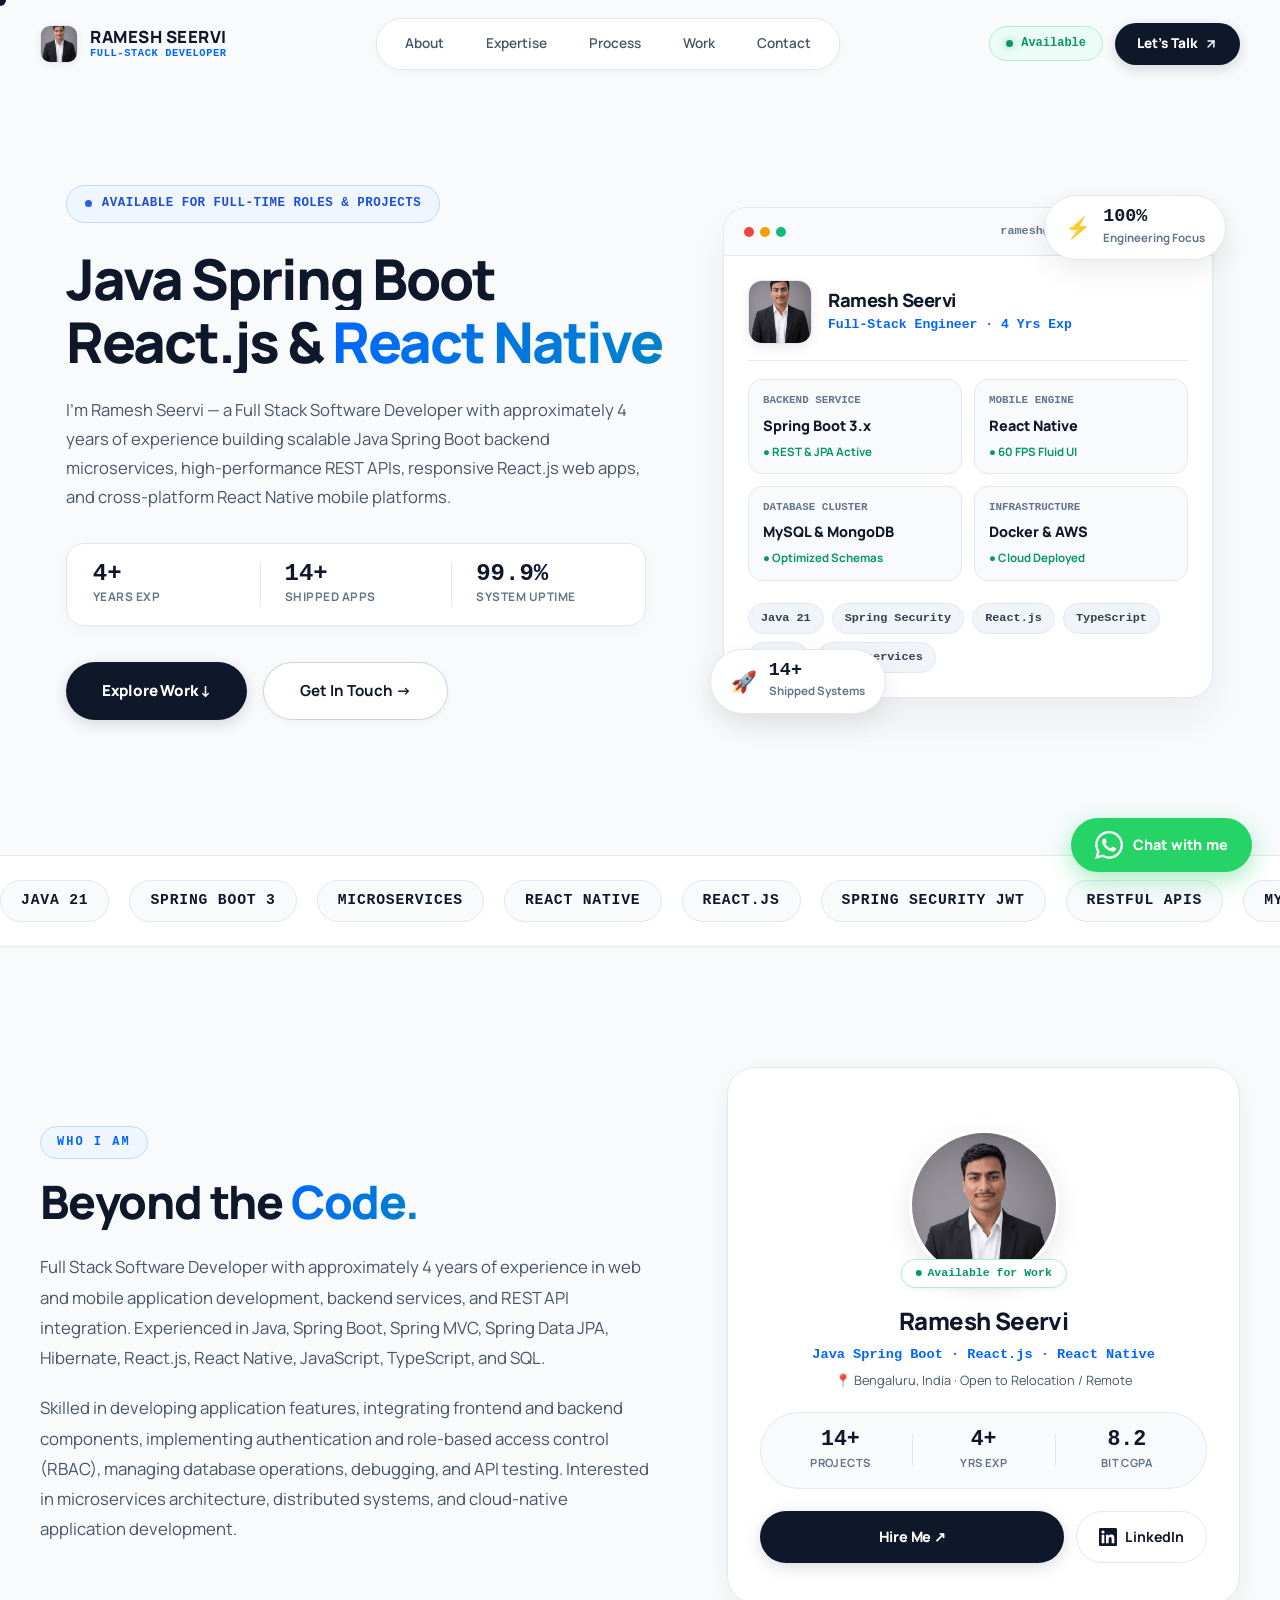
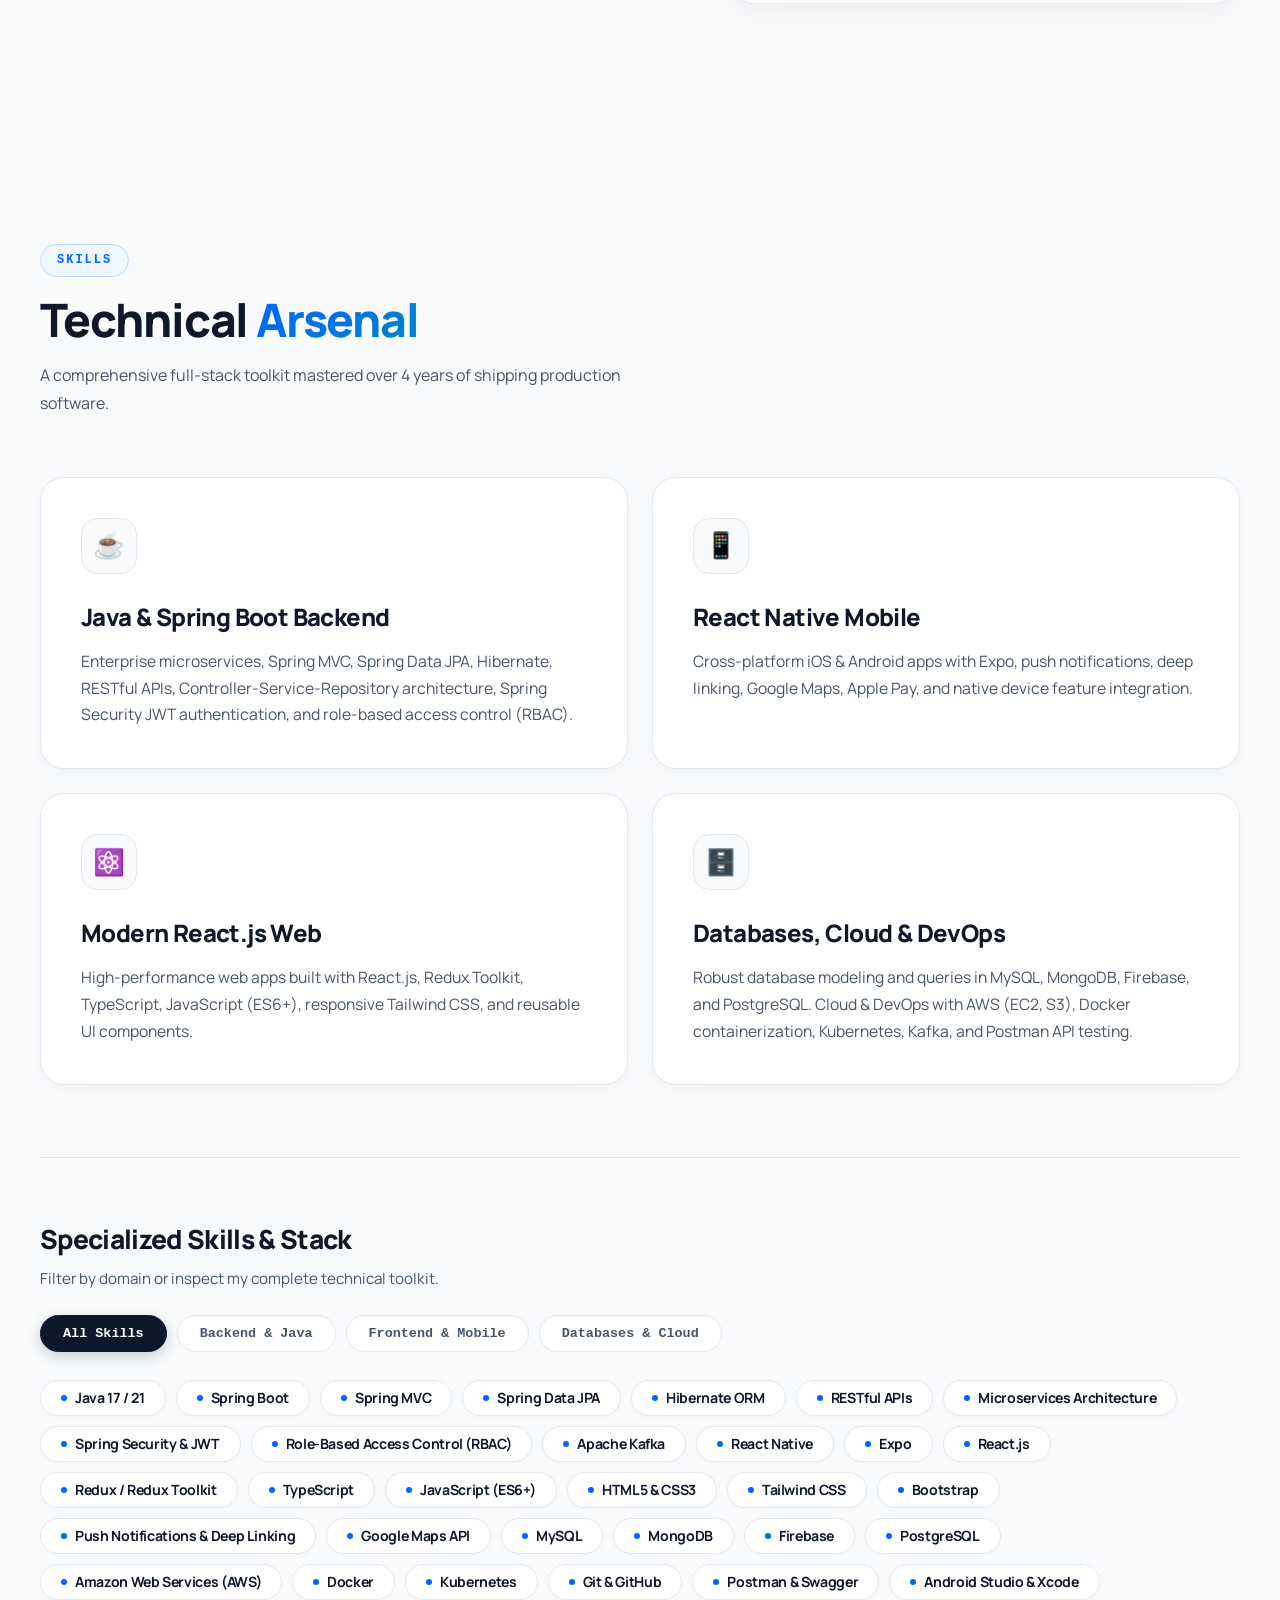
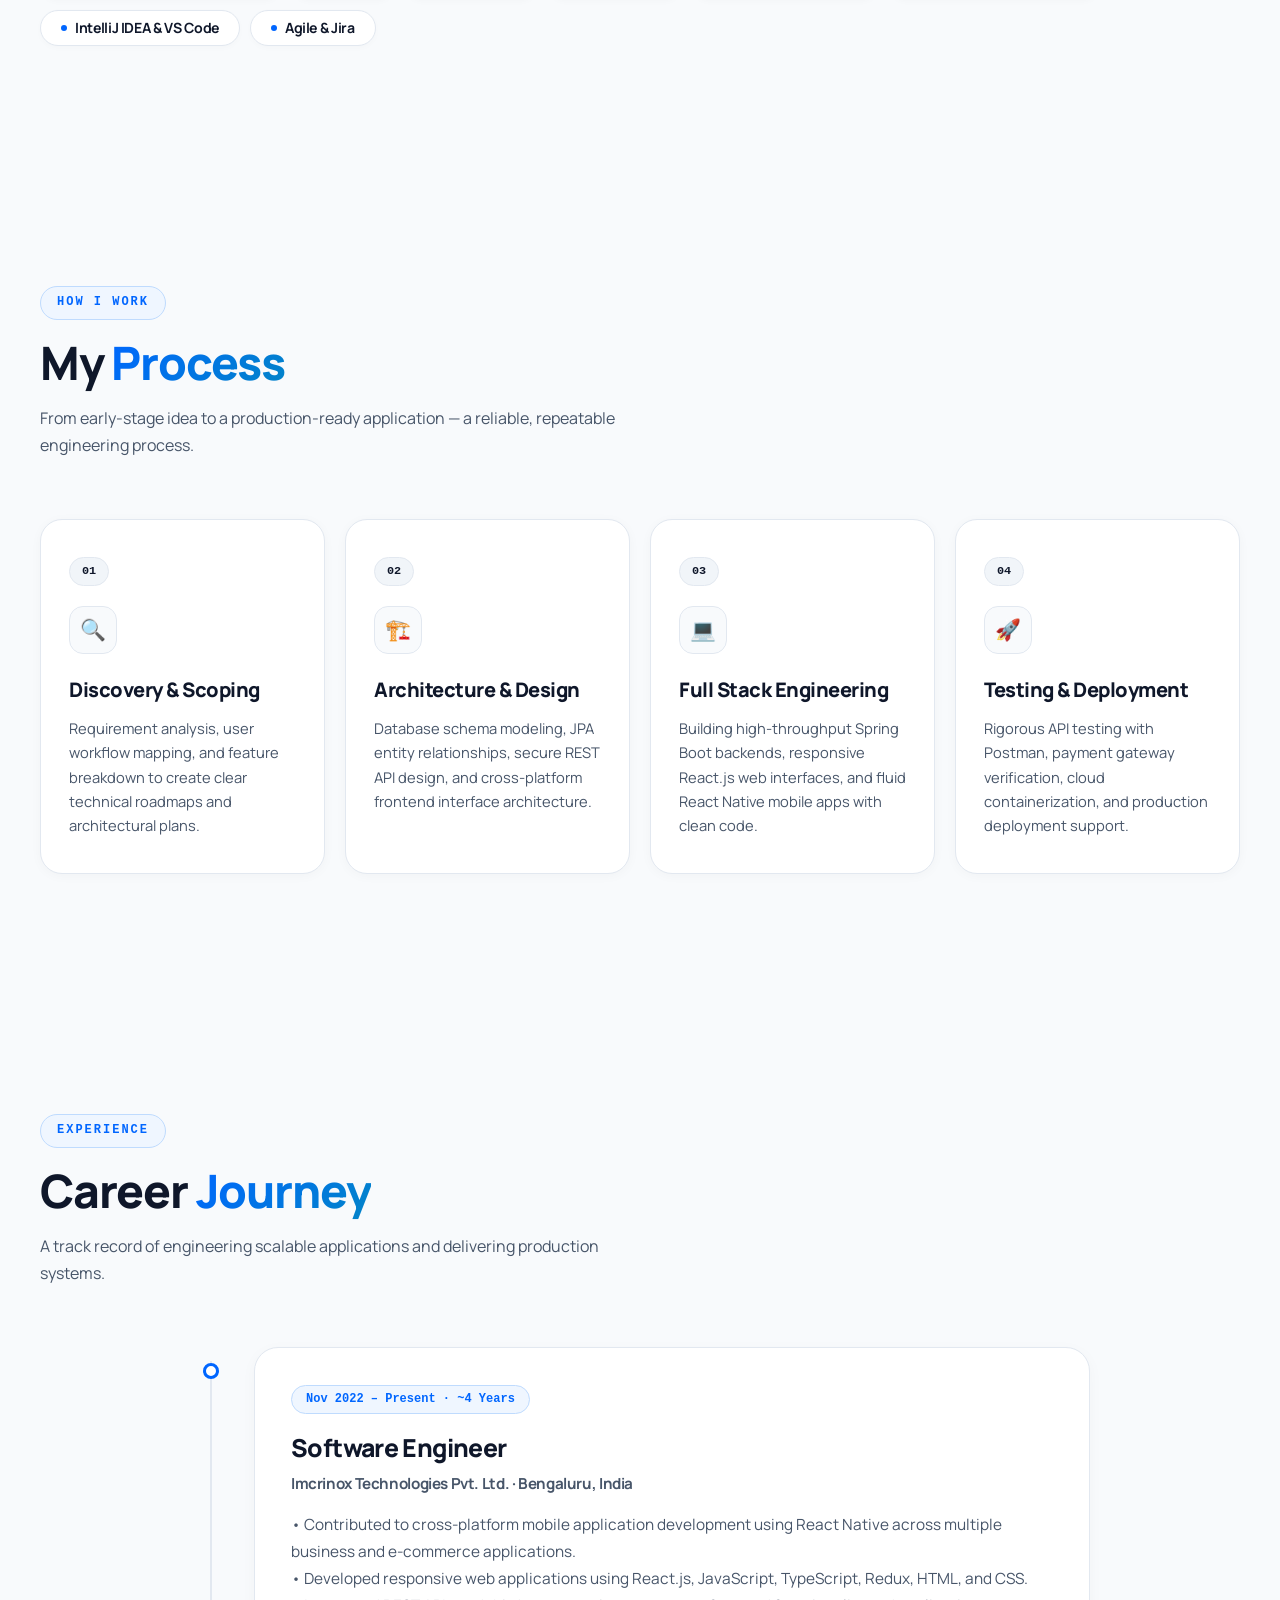
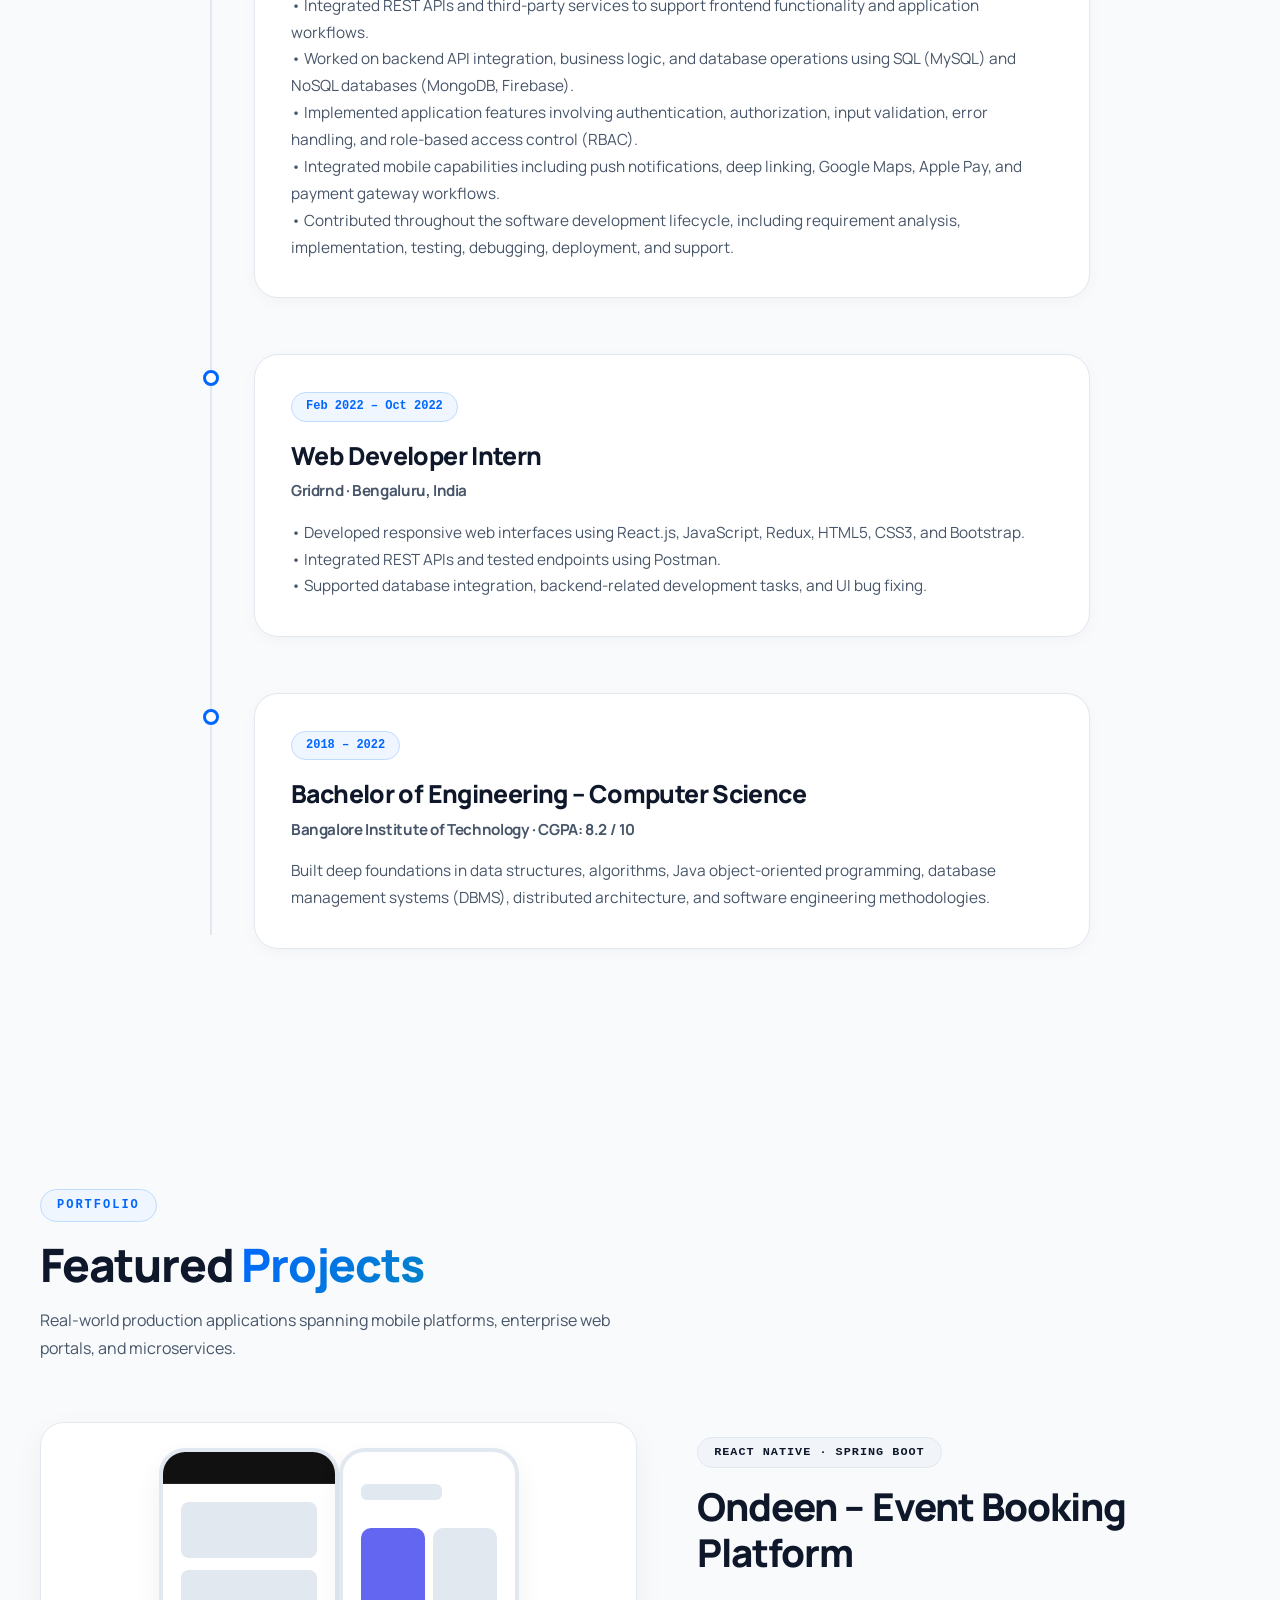
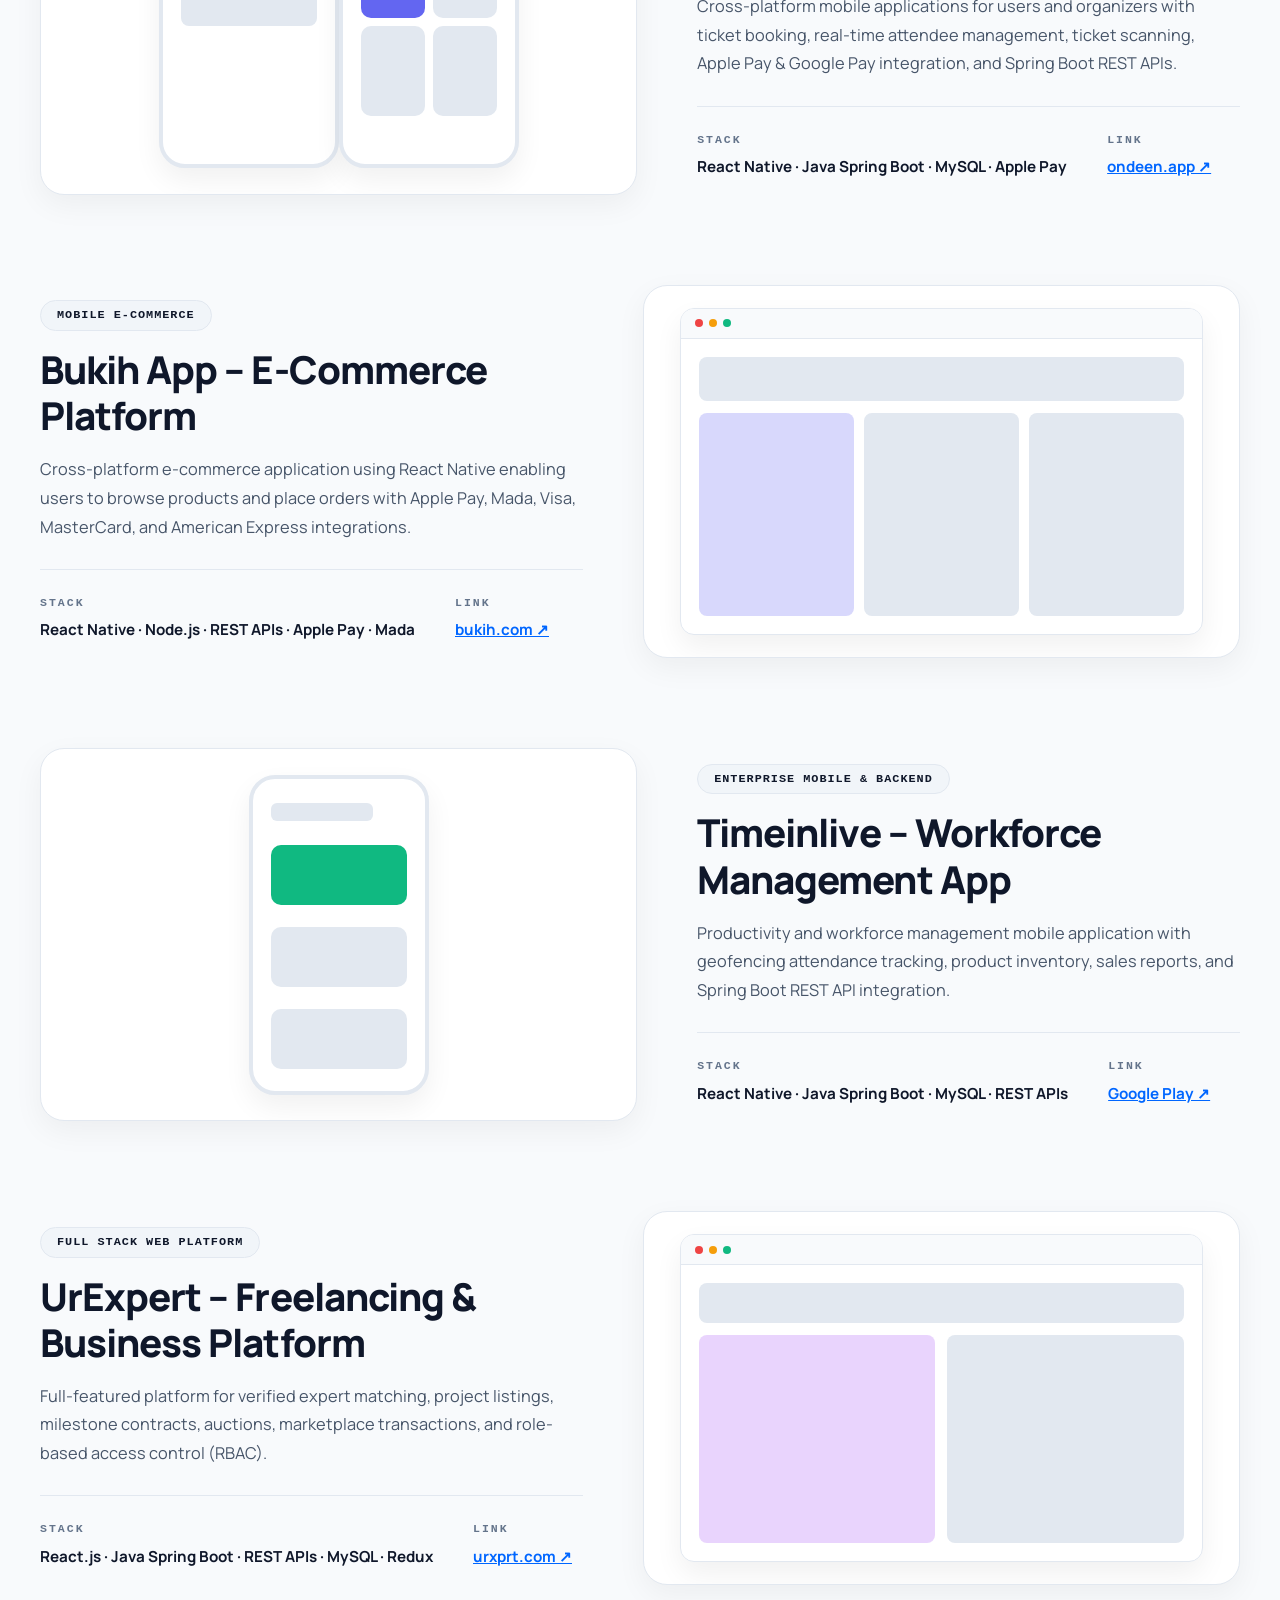
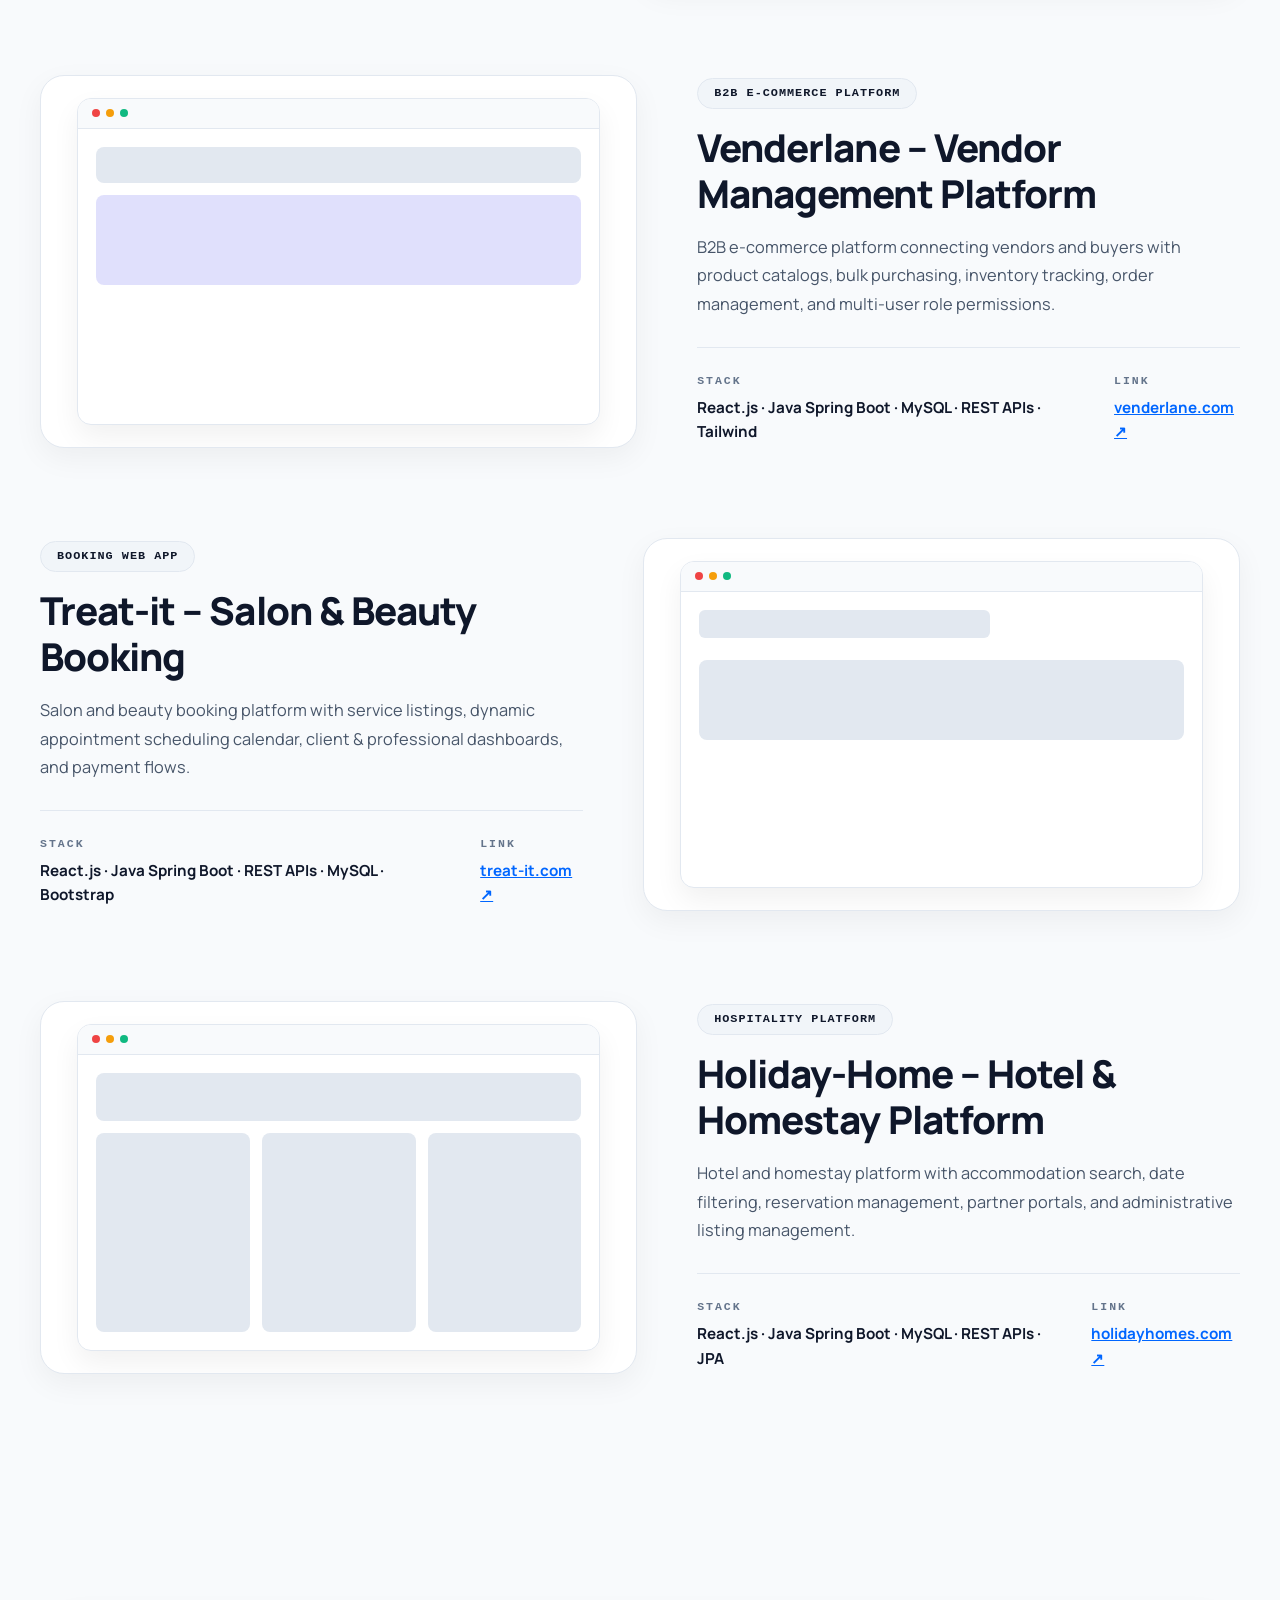
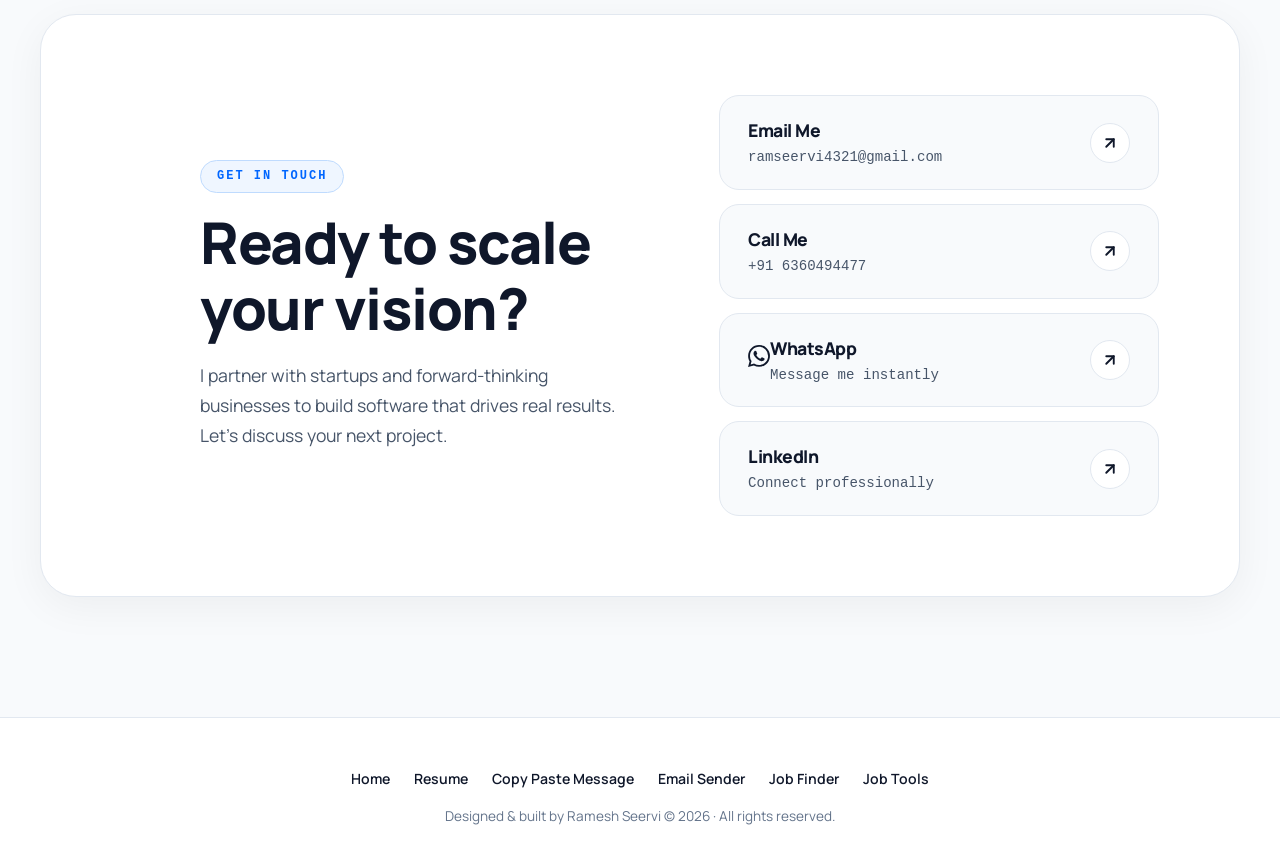
==== commit 235e3a42: "new changes" ====
--- a/index.html
+++ b/index.html
@@ -1,5 +1,5 @@
 <!DOCTYPE html>
-<html lang="en" class="scroll-smooth" data-theme="dark">
+<html lang="en" class="scroll-smooth" data-theme="light">
 
 <head>
     <meta charset="UTF-8">
@@ -21,10 +21,7 @@
     <div class="custom-cursor"></div>
 
     <div class="ambient-bg">
-        <div class="radium-horizon"></div>
-        <div class="blob blob-1"></div>
-        <div class="blob blob-2"></div>
-        <div class="blob blob-3"></div>
+        <div class="ambient-glow"></div>
     </div>
 
     <!-- Navigation -->
@@ -57,27 +54,7 @@
                     <span>Available</span>
                 </div>
 
-                <!-- Theme Toggle -->
-                <button id="theme-toggle" class="theme-toggle-btn" aria-label="Toggle theme">
-                    <svg class="sun-icon" xmlns="http://www.w3.org/2000/svg" width="18" height="18" viewBox="0 0 24 24"
-                        fill="none" stroke="currentColor" stroke-width="2" stroke-linecap="round"
-                        stroke-linejoin="round">
-                        <circle cx="12" cy="12" r="5" />
-                        <line x1="12" y1="1" x2="12" y2="3" />
-                        <line x1="12" y1="21" x2="12" y2="23" />
-                        <line x1="4.22" y1="4.22" x2="5.64" y2="5.64" />
-                        <line x1="18.36" y1="18.36" x2="19.78" y2="19.78" />
-                        <line x1="1" y1="12" x2="3" y2="12" />
-                        <line x1="21" y1="12" x2="23" y2="12" />
-                        <line x1="4.22" y1="19.78" x2="5.64" y2="18.36" />
-                        <line x1="18.36" y1="5.64" x2="19.78" y2="4.22" />
-                    </svg>
-                    <svg class="moon-icon" xmlns="http://www.w3.org/2000/svg" width="18" height="18" viewBox="0 0 24 24"
-                        fill="none" stroke="currentColor" stroke-width="2" stroke-linecap="round"
-                        stroke-linejoin="round" style="display:none">
-                        <path d="M21 12.79A9 9 0 1 1 11.21 3 7 7 0 0 0 21 12.79z" />
-                    </svg>
-                </button>
+
 
                 <!-- CTA -->
                 <a href="#contact" class="btn-nav magnetic-btn">
@@ -158,7 +135,6 @@
 
     <!-- ===================== HERO ===================== -->
     <section class="hero" id="home">
-        <div class="hero-radium-glow"></div>
         <div class="container">
             <div class="hero-layout">
 
--- a/style.css
+++ b/style.css
@@ -1,104 +1,54 @@
 /* ==========================================================================
-   RAMESH SEERVI — BESPOKE RADIUM AMBIENT EXECUTIVE THEME
-   Inspired by: Behance Pro Luminescent Radium / Chromatic Horizon
-   Palette: Electric Radium Blue & Cyan + Radiant Solar Flame & Amber on Deep Space Black
-   Typography: Manrope (Modern, Geometric, Ultra-Premium)
+   RAMESH SEERVI — EXECUTIVE LIGHT THEME PORTFOLIO
+   Design: Behance Pro & Apple Clean Aesthetic
+   Performance: Hardware-Accelerated, Instant-Load, Silky-Smooth 60/120 FPS
+   Typography: Manrope (Crisp, High-Contrast, Geometric)
    ========================================================================== */
 
 :root {
     --font-main: 'Manrope', -apple-system, BlinkMacSystemFont, 'Segoe UI', Roboto, sans-serif;
     --font-mono: 'JetBrains Mono', 'Fira Code', 'Courier New', monospace;
 
-    /* Dark Mode (Default) — Cinematic Deep Space & Radium Chroma */
-    --bg-color: #020205;
-    --bg-alt: #07070d;
-    --surface-color: rgba(18, 20, 32, 0.6);
-    --surface-border: rgba(255, 255, 255, 0.08);
-    --surface-border-hover: rgba(255, 255, 255, 0.25);
-    --surface-border-subtle: rgba(255, 255, 255, 0.04);
-
-    --text-primary: #ffffff;
-    --text-secondary: #9aa1b4;
-    --text-muted: #62697e;
-
-    /* Radium Luminescent Spectrum */
-    --radium-blue: #0066ff;
-    --radium-cyan: #00d4ff;
-    --radium-orange: #ff4500;
-    --radium-amber: #ffaa00;
-    --radium-coral: #ff1a53;
-
-    --accent: #00d4ff;
-    --accent-bright: #ffffff;
-    --accent-sec: #ff5500;
-
-    --accent-glow-blue: rgba(0, 102, 255, 0.45);
-    --accent-glow-orange: rgba(255, 69, 0, 0.4);
-    --accent-gradient: linear-gradient(90deg, #00d4ff 0%, #38bdf8 45%, #ff9900 80%, #ff4500 100%);
-    --radium-glow-gradient: linear-gradient(90deg, rgba(0, 102, 255, 0.8) 0%, rgba(0, 212, 255, 0.6) 35%, rgba(255, 69, 0, 0.8) 75%, rgba(255, 170, 0, 0.8) 100%);
-
-    --card-bg: rgba(12, 13, 22, 0.72);
-    --blur: blur(28px);
-    --nav-bg: rgba(2, 2, 5, 0.85);
-
-    /* Behance Pro Style Pill Buttons */
-    --btn-primary-bg: #ffffff;
-    --btn-primary-text: #000000;
-    --btn-secondary-bg: rgba(255, 255, 255, 0.05);
-    --btn-secondary-border: rgba(255, 255, 255, 0.18);
-
-    --grid-line: rgba(255, 255, 255, 0.02);
-    --marquee-stroke: rgba(255, 255, 255, 0.12);
-    --badge-bg: rgba(255, 255, 255, 0.05);
-    --badge-border: rgba(255, 255, 255, 0.12);
-    --contact-wrap-bg: rgba(10, 11, 20, 0.85);
-    --process-bg: rgba(6, 7, 14, 0.65);
-
-    --mockup-line: rgba(255, 255, 255, 0.08);
-    --mockup-line-light: rgba(255, 255, 255, 0.18);
-}
-
-[data-theme="light"] {
-    --bg-color: #f7f8fc;
+    /* High-Contrast Light Theme Palette */
+    --bg-color: #f8fafc;
     --bg-alt: #ffffff;
-    --surface-color: rgba(255, 255, 255, 0.88);
-    --surface-border: rgba(15, 20, 35, 0.08);
-    --surface-border-hover: rgba(0, 102, 255, 0.35);
-    --surface-border-subtle: rgba(15, 20, 35, 0.04);
-
-    --text-primary: #07090e;
-    --text-secondary: #4a5266;
-    --text-muted: #6e768e;
-
-    --radium-blue: #0055eb;
-    --radium-cyan: #0284c7;
-    --radium-orange: #ea4300;
-    --radium-amber: #d97706;
-
-    --accent: #0055eb;
-    --accent-bright: #0055eb;
-    --accent-sec: #ea4300;
-    --accent-glow-blue: rgba(0, 85, 235, 0.2);
-    --accent-glow-orange: rgba(234, 67, 0, 0.2);
-    --accent-gradient: linear-gradient(90deg, #0055eb 0%, #ea4300 100%);
-
-    --card-bg: rgba(255, 255, 255, 0.9);
-    --nav-bg: rgba(247, 248, 252, 0.92);
-
-    --btn-primary-bg: #07090e;
+    --surface-color: #ffffff;
+    --surface-border: #e2e8f0;
+    --surface-border-hover: #cbd5e1;
+    --surface-border-subtle: #f1f5f9;
+
+    --text-primary: #0f172a;       /* Deep Slate Black - 100% Crisp Visibility */
+    --text-secondary: #475569;     /* Readable Neutral Slate */
+    --text-muted: #64748b;         /* Crisp Muted Slate */
+
+    /* Premium Accents */
+    --accent: #0066ff;             /* Modern Electric Royal Sapphire */
+    --accent-cyan: #0284c7;        /* Clean Cyan */
+    --accent-emerald: #059669;     /* Verified Green */
+    --accent-gradient: linear-gradient(135deg, #0066ff 0%, #0284c7 100%);
+
+    --card-bg: #ffffff;
+    --card-border: #e2e8f0;
+    --card-shadow: 0 4px 20px rgba(0, 0, 0, 0.04);
+    --card-shadow-hover: 0 16px 36px rgba(0, 0, 0, 0.08);
+
+    --nav-bg: rgba(248, 250, 252, 0.92);
+
+    /* Behance Pro Signature Buttons */
+    --btn-primary-bg: #0f172a;
     --btn-primary-text: #ffffff;
-    --btn-secondary-bg: rgba(0, 0, 0, 0.04);
-    --btn-secondary-border: rgba(0, 0, 0, 0.15);
-
-    --grid-line: rgba(0, 0, 0, 0.035);
-    --marquee-stroke: rgba(15, 20, 35, 0.12);
-    --badge-bg: rgba(0, 85, 235, 0.06);
-    --badge-border: rgba(0, 85, 235, 0.18);
-    --contact-wrap-bg: rgba(255, 255, 255, 0.92);
-    --process-bg: rgba(255, 255, 255, 0.65);
-
-    --mockup-line: rgba(15, 20, 35, 0.08);
-    --mockup-line-light: rgba(0, 85, 235, 0.15);
+    --btn-secondary-bg: #ffffff;
+    --btn-secondary-border: #cbd5e1;
+    --btn-secondary-text: #0f172a;
+
+    --grid-line: rgba(15, 23, 42, 0.035);
+    --badge-bg: #f1f5f9;
+    --badge-border: #e2e8f0;
+    --contact-wrap-bg: #ffffff;
+    --process-bg: #ffffff;
+
+    --mockup-line: #e2e8f0;
+    --mockup-line-light: #f1f5f9;
 }
 
 /* === RESET & BASE === */
@@ -111,6 +61,7 @@
 html {
     scroll-behavior: smooth;
     font-size: 16px;
+    background-color: var(--bg-color);
 }
 
 body {
@@ -120,7 +71,6 @@
     color: var(--text-primary);
     line-height: 1.6;
     overflow-x: hidden;
-    transition: background-color 0.4s ease, color 0.4s ease;
     -webkit-font-smoothing: antialiased;
     -moz-osx-font-smoothing: grayscale;
 }
@@ -130,6 +80,7 @@
 .section-title,
 .logo-name {
     font-family: var(--font-main);
+    color: var(--text-primary);
     letter-spacing: -0.025em;
 }
 
@@ -139,22 +90,7 @@
     }
 }
 
-/* === NOISE OVERLAY === */
-.noise-overlay {
-    position: fixed;
-    inset: 0;
-    pointer-events: none;
-    z-index: 9999;
-    opacity: 0.025;
-    background-image: url("data:image/svg+xml,%3Csvg viewBox='0 0 256 256' xmlns='http://www.w3.org/2000/svg'%3E%3Cfilter id='n'%3E%3CfeTurbulence type='fractalNoise' baseFrequency='0.9' numOctaves='4' stitchTiles='stitch'/%3E%3C/filter%3E%3Crect width='100%25' height='100%25' filter='url(%23n)'/%3E%3C/svg%3E");
-    background-size: 180px 180px;
-}
-
-[data-theme="light"] .noise-overlay {
-    opacity: 0.015;
-}
-
-/* === ARCHITECTURAL GRID BACKGROUND === */
+/* === LIGHTWEIGHT HARDWARE-ACCELERATED BACKGROUND === */
 .grid-bg {
     position: fixed;
     inset: 0;
@@ -163,9 +99,33 @@
     background-image:
         linear-gradient(to right, var(--grid-line) 1px, transparent 1px),
         linear-gradient(to bottom, var(--grid-line) 1px, transparent 1px);
-    background-size: 56px 56px;
+    background-size: 48px 48px;
     -webkit-mask-image: radial-gradient(ellipse 90% 90% at 50% 50%, black 40%, transparent 100%);
     mask-image: radial-gradient(ellipse 90% 90% at 50% 50%, black 40%, transparent 100%);
+}
+
+.noise-overlay {
+    display: none; /* Removed for instant 60fps rendering */
+}
+
+.ambient-bg {
+    position: fixed;
+    inset: 0;
+    pointer-events: none;
+    z-index: -1;
+    overflow: hidden;
+}
+
+/* Smooth, fast top glow that doesn't lag the GPU */
+.ambient-glow {
+    position: absolute;
+    top: -150px;
+    left: 50%;
+    transform: translateX(-50%);
+    width: 1000px;
+    height: 500px;
+    background: radial-gradient(ellipse 60% 50% at 50% 50%, rgba(0, 102, 255, 0.08) 0%, rgba(2, 132, 199, 0.04) 50%, transparent 80%);
+    pointer-events: none;
 }
 
 /* === CUSTOM CURSOR === */
@@ -181,136 +141,202 @@
         left: 0;
         width: 12px;
         height: 12px;
-        background: #ffffff;
-        box-shadow: 0 0 12px rgba(255, 255, 255, 0.8), 0 0 24px var(--radium-cyan);
+        background: var(--text-primary);
         border-radius: 50%;
         pointer-events: none;
         z-index: 99999;
         transform: translate(-50%, -50%);
-        transition: width 0.28s cubic-bezier(0.23, 1, 0.32, 1),
-            height 0.28s cubic-bezier(0.23, 1, 0.32, 1),
-            opacity 0.28s,
-            background 0.28s;
+        transition: width 0.2s cubic-bezier(0.23, 1, 0.32, 1),
+            height 0.2s cubic-bezier(0.23, 1, 0.32, 1),
+            opacity 0.2s;
     }
 
     .custom-cursor.hover {
-        width: 48px;
-        height: 48px;
-        background: rgba(255, 255, 255, 0.12);
-        border: 1.5px solid rgba(255, 255, 255, 0.7);
-        box-shadow: 0 0 30px rgba(0, 212, 255, 0.4), 0 0 40px rgba(255, 69, 0, 0.25);
-    }
-
-    [data-theme="light"] .custom-cursor {
-        background: var(--text-primary);
-        box-shadow: 0 0 8px rgba(0, 0, 0, 0.3);
+        width: 44px;
+        height: 44px;
+        background: rgba(15, 23, 42, 0.08);
+        border: 1.5px solid var(--text-primary);
     }
 }
 
 /* =============================================
-   BESPOKE RADIUM AMBIENT GLOW (Behance Pro Style)
+   NAVIGATION (Clean Floating Glass Navbar)
    ============================================= */
-.ambient-bg {
+nav#navbar {
     position: fixed;
-    inset: 0;
-    pointer-events: none;
-    z-index: -1;
-    overflow: hidden;
-    background: var(--bg-color);
-}
-
-/* Luminous Radium Horizon Wave (Behance Pro Signature) */
-.radium-horizon {
-    position: absolute;
-    bottom: -80px;
-    left: -15%;
-    right: -15%;
-    height: 720px;
-    pointer-events: none;
-    background: 
-        radial-gradient(ellipse 70% 65% at 10% 95%, rgba(0, 102, 255, 0.88) 0%, rgba(0, 212, 255, 0.55) 32%, rgba(0, 50, 180, 0.18) 60%, transparent 80%),
-        radial-gradient(ellipse 80% 70% at 90% 95%, rgba(255, 55, 0, 0.95) 0%, rgba(255, 140, 0, 0.65) 26%, rgba(255, 0, 85, 0.35) 55%, transparent 80%),
-        radial-gradient(ellipse 60% 40% at 50% 100%, rgba(120, 0, 255, 0.25) 0%, transparent 70%);
-    filter: blur(80px);
-    opacity: 0.92;
-    animation: radiumWavePulse 14s ease-in-out infinite alternate;
-}
-
-@keyframes radiumWavePulse {
-    0% {
-        transform: scale(1) translateY(0);
-        opacity: 0.88;
-    }
-    100% {
-        transform: scale(1.06) translateY(-24px);
-        opacity: 0.98;
-    }
-}
-
-.blob {
-    position: absolute;
+    top: 0;
+    width: 100%;
+    padding: 18px 0;
+    z-index: 1000;
+    transition: all 0.3s ease;
+}
+
+nav#navbar.scrolled {
+    padding: 12px 0;
+    background: var(--nav-bg);
+    -webkit-backdrop-filter: blur(16px);
+    backdrop-filter: blur(16px);
+    border-bottom: 1px solid var(--surface-border);
+    box-shadow: 0 4px 20px rgba(0, 0, 0, 0.04);
+}
+
+.nav-container {
+    max-width: 1360px;
+    margin: 0 auto;
+    display: flex;
+    justify-content: space-between;
+    align-items: center;
+    padding: 0 40px;
+}
+
+.logo {
+    text-decoration: none;
+    display: flex;
+    align-items: center;
+    gap: 12px;
+    z-index: 1002;
+}
+
+.nav-profile-img {
+    width: 38px;
+    height: 38px;
+    border-radius: 10px;
+    object-fit: cover;
+    border: 1.5px solid var(--surface-border);
+    box-shadow: 0 2px 8px rgba(0, 0, 0, 0.06);
+}
+
+.logo-text-block {
+    display: flex;
+    flex-direction: column;
+    gap: 2px;
+    line-height: 1.1;
+}
+
+.logo-name {
+    font-size: 1.05rem;
+    font-weight: 800;
+    letter-spacing: 0.5px;
+    color: var(--text-primary);
+}
+
+.logo-role {
+    font-size: 0.65rem;
+    font-weight: 700;
+    letter-spacing: 0.6px;
+    color: var(--accent);
+    font-family: var(--font-mono);
+    text-transform: uppercase;
+}
+
+/* Nav Pill */
+.nav-pill {
+    display: flex;
+    gap: 6px;
+    align-items: center;
+    background: #ffffff;
+    padding: 6px 10px;
+    border-radius: 100px;
+    border: 1px solid var(--surface-border);
+    box-shadow: 0 2px 10px rgba(0, 0, 0, 0.03);
+}
+
+.nav-link {
+    color: var(--text-secondary);
+    text-decoration: none;
+    font-weight: 600;
+    font-size: 0.85rem;
+    transition: all 0.2s ease;
+    padding: 8px 18px;
+    border-radius: 100px;
+}
+
+.nav-link:hover {
+    color: var(--text-primary);
+    background: #f1f5f9;
+}
+
+.nav-link.active {
+    color: var(--text-primary);
+    background: #f1f5f9;
+    font-weight: 700;
+}
+
+/* Nav Actions */
+.nav-actions {
+    display: flex;
+    align-items: center;
+    gap: 12px;
+    z-index: 1002;
+}
+
+.nav-avail-badge {
+    display: flex;
+    align-items: center;
+    gap: 8px;
+    background: #ecfdf5;
+    border: 1px solid #a7f3d0;
+    border-radius: 100px;
+    padding: 7px 16px;
+    font-size: 0.75rem;
+    font-weight: 700;
+    color: var(--accent-emerald);
+    white-space: nowrap;
+    font-family: var(--font-mono);
+}
+
+.nav-avail-dot {
+    width: 7px;
+    height: 7px;
     border-radius: 50%;
-    filter: blur(140px);
-    animation: auroraFloat 32s ease-in-out infinite alternate;
-}
-
-/* Left Radium Sapphire / Cyan Pool */
-.blob-1 {
-    width: 800px;
-    height: 800px;
-    background: radial-gradient(circle, rgba(0, 102, 255, 0.75) 0%, rgba(0, 212, 255, 0.45) 45%, rgba(0, 50, 180, 0.15) 70%, transparent 100%);
-    bottom: -15%;
-    left: -12%;
-    opacity: 0.85;
-}
-
-/* Right Radium Solar Flame Pool */
-.blob-2 {
-    width: 900px;
-    height: 900px;
-    background: radial-gradient(circle, rgba(255, 59, 0, 0.85) 0%, rgba(255, 140, 0, 0.5) 35%, rgba(255, 0, 85, 0.25) 60%, transparent 100%);
-    bottom: -18%;
-    right: -12%;
-    opacity: 0.85;
-    animation-delay: -14s;
-    animation-duration: 36s;
-}
-
-/* Upper Ambient Bleed */
-.blob-3 {
-    width: 550px;
-    height: 550px;
-    background: radial-gradient(circle, rgba(0, 140, 255, 0.2) 0%, rgba(255, 77, 0, 0.12) 60%, transparent 100%);
-    top: 5%;
-    left: 45%;
-    opacity: 0.4;
-    filter: blur(120px);
-    animation-delay: -7s;
-}
-
-@keyframes auroraFloat {
-    0%   { transform: translate(0, 0) scale(1) rotate(0deg); }
-    33%  { transform: translate(-40px, 60px) scale(1.06) rotate(8deg); }
-    66%  { transform: translate(30px, -30px) scale(0.96) rotate(-6deg); }
-    100% { transform: translate(-20px, 40px) scale(1.04) rotate(4deg); }
-}
-
-[data-theme="light"] .radium-horizon {
-    background: 
-        radial-gradient(ellipse 70% 65% at 10% 95%, rgba(0, 102, 255, 0.35) 0%, rgba(0, 212, 255, 0.2) 30%, transparent 75%),
-        radial-gradient(ellipse 80% 70% at 90% 95%, rgba(255, 55, 0, 0.35) 0%, rgba(255, 140, 0, 0.2) 26%, transparent 75%);
-    opacity: 0.55;
-    filter: blur(70px);
-}
-
-[data-theme="light"] .blob-1 {
-    background: radial-gradient(circle, rgba(0, 102, 255, 0.28) 0%, rgba(0, 212, 255, 0.14) 50%, transparent 100%);
-    opacity: 0.45;
-}
-
-[data-theme="light"] .blob-2 {
-    background: radial-gradient(circle, rgba(255, 59, 0, 0.28) 0%, rgba(255, 140, 0, 0.14) 50%, transparent 100%);
-    opacity: 0.45;
+    background: var(--accent-emerald);
+    box-shadow: 0 0 8px rgba(5, 150, 105, 0.5);
+    flex-shrink: 0;
+}
+
+/* Crisp Black Pill Button (Behance Pro Style) */
+.btn-nav {
+    background: var(--btn-primary-bg);
+    color: var(--btn-primary-text);
+    padding: 10px 22px;
+    border-radius: 100px;
+    font-weight: 800;
+    text-decoration: none;
+    font-size: 0.85rem;
+    transition: all 0.2s cubic-bezier(0.4, 0, 0.2, 1);
+    display: inline-flex;
+    align-items: center;
+    gap: 6px;
+    box-shadow: 0 4px 14px rgba(15, 23, 42, 0.15);
+    white-space: nowrap;
+}
+
+.btn-nav:hover {
+    background: #1e293b;
+    transform: translateY(-2px);
+    box-shadow: 0 6px 20px rgba(15, 23, 42, 0.25);
+}
+
+.mobile-menu-btn {
+    display: none;
+    background: #ffffff;
+    border: 1px solid var(--surface-border);
+    border-radius: 10px;
+    flex-direction: column;
+    gap: 5px;
+    padding: 10px;
+    width: 42px;
+    height: 42px;
+    align-items: center;
+    justify-content: center;
+    cursor: pointer;
+}
+
+.mobile-menu-btn .bar {
+    width: 20px;
+    height: 2px;
+    background: var(--text-primary);
+    border-radius: 2px;
 }
 
 /* =============================================
@@ -320,15 +346,14 @@
     position: fixed;
     inset: 0;
     z-index: 999999;
-    background: var(--bg-color);
+    background: #ffffff;
     display: flex;
     flex-direction: column;
     padding: 28px 32px 40px;
     opacity: 0;
     pointer-events: none;
     transform: translateY(-16px);
-    transition: opacity 0.35s cubic-bezier(0.4, 0, 0.2, 1),
-                transform 0.35s cubic-bezier(0.4, 0, 0.2, 1);
+    transition: opacity 0.3s ease, transform 0.3s ease;
     overflow-y: auto;
 }
 
@@ -338,57 +363,32 @@
     transform: translateY(0);
 }
 
-.mob-orb {
-    position: absolute;
-    width: 360px;
-    height: 360px;
-    border-radius: 50%;
-    background: radial-gradient(circle, rgba(0, 212, 255, 0.25) 0%, rgba(255, 69, 0, 0.2) 60%, transparent 80%);
-    bottom: -80px;
-    right: -60px;
-    pointer-events: none;
-    filter: blur(50px);
-}
-
 .mob-header {
     display: flex;
     align-items: center;
     justify-content: space-between;
-    padding-bottom: 24px;
+    padding-bottom: 20px;
     border-bottom: 1px solid var(--surface-border);
-    flex-shrink: 0;
-}
-
-.mob-logo { font-size: 1.3rem; }
+}
 
 .mob-close-btn {
     width: 44px;
     height: 44px;
-    background: var(--surface-color);
+    background: #f8fafc;
     border: 1px solid var(--surface-border);
     border-radius: 12px;
     display: flex;
     align-items: center;
     justify-content: center;
     color: var(--text-primary);
-    transition: all 0.25s;
     cursor: pointer;
 }
 
-.mob-close-btn:hover {
-    background: #ffffff;
-    color: #000000;
-    border-color: #ffffff;
-}
-
 .mob-nav {
     display: flex;
     flex-direction: column;
-    padding: 32px 0;
+    padding: 28px 0;
     flex: 1;
-    justify-content: center;
-    position: relative;
-    z-index: 2;
 }
 
 .mob-link {
@@ -399,291 +399,30 @@
     text-decoration: none;
     color: var(--text-primary);
     border-bottom: 1px solid var(--surface-border);
-    opacity: 0;
-    transform: translateY(12px);
-    transition: color 0.2s, opacity 0.4s cubic-bezier(0.16, 1, 0.3, 1), transform 0.4s cubic-bezier(0.16, 1, 0.3, 1);
-}
-
-.mob-link:first-child { border-top: 1px solid var(--surface-border); }
-.mob-link[data-index="0"] { transition-delay: 0.05s; }
-.mob-link[data-index="1"] { transition-delay: 0.10s; }
-.mob-link[data-index="2"] { transition-delay: 0.15s; }
-.mob-link[data-index="3"] { transition-delay: 0.20s; }
-.mob-link[data-index="4"] { transition-delay: 0.25s; }
-
-.mobile-overlay.open .mob-link {
-    opacity: 1;
-    transform: translateY(0);
+    font-size: 1.5rem;
+    font-weight: 800;
 }
 
 .mob-num {
-    font-size: 0.75rem;
-    font-weight: 800;
-    color: var(--radium-cyan);
-    font-family: var(--font-mono);
-}
-
-.mob-text {
-    font-size: clamp(1.5rem, 5vw, 2.2rem);
-    font-weight: 800;
-    flex: 1;
-    letter-spacing: -0.5px;
-}
-
-.mob-arrow {
-    font-size: 1.1rem;
-    opacity: 0;
-    transform: translateX(-8px);
-    transition: all 0.25s;
-    color: var(--radium-cyan);
-}
-
-.mob-link:hover .mob-text  { color: var(--radium-cyan); }
-.mob-link:hover .mob-arrow { opacity: 1; transform: translateX(0); }
+    font-size: 0.8rem;
+    color: var(--accent);
+    font-family: var(--font-mono);
+}
 
 .mob-footer {
     display: flex;
     flex-direction: column;
     gap: 10px;
-    padding-top: 24px;
+    padding-top: 20px;
     border-top: 1px solid var(--surface-border);
-    flex-shrink: 0;
 }
 
 .mob-contact-item {
-    font-size: 0.85rem;
+    font-size: 0.9rem;
     font-weight: 600;
     color: var(--text-secondary);
     text-decoration: none;
-    transition: color 0.2s;
-}
-
-.mob-contact-item:hover { color: #ffffff; }
-.mob-cta {
-    font-size: 0.88rem !important;
-    padding: 12px 24px !important;
-    margin-top: 12px;
-}
-
-/* =============================================
-   NAVIGATION (Architectural Glass Navbar)
-   ============================================= */
-nav#navbar {
-    position: fixed;
-    top: 0;
-    width: 100%;
-    padding: 20px 0;
-    z-index: 1000;
-    transition: all 0.4s cubic-bezier(0.4, 0, 0.2, 1);
-}
-
-nav#navbar.scrolled {
-    padding: 12px 0;
-    background: var(--nav-bg);
-    -webkit-backdrop-filter: var(--blur);
-    backdrop-filter: var(--blur);
-    border-bottom: 1px solid var(--surface-border);
-    box-shadow: 0 16px 40px rgba(0, 0, 0, 0.4);
-}
-
-.nav-container {
-    max-width: 1360px;
-    margin: 0 auto;
-    display: flex;
-    justify-content: space-between;
-    align-items: center;
-    padding: 0 40px;
-}
-
-.logo {
-    text-decoration: none;
-    display: flex;
-    align-items: center;
-    gap: 12px;
-    z-index: 1002;
-    transition: opacity 0.2s;
-}
-
-.logo:hover { opacity: 0.9; }
-
-.nav-profile-img {
-    width: 38px;
-    height: 38px;
-    border-radius: 10px;
-    object-fit: cover;
-    border: 1.5px solid rgba(255, 255, 255, 0.4);
-    box-shadow: 0 0 14px rgba(0, 212, 255, 0.4);
-}
-
-.logo-text-block {
-    display: flex;
-    flex-direction: column;
-    gap: 2px;
-    line-height: 1.1;
-}
-
-.logo-name {
-    font-size: 1.05rem;
-    font-weight: 800;
-    letter-spacing: 0.5px;
-    color: var(--text-primary);
-}
-
-.logo-role {
-    font-size: 0.65rem;
-    font-weight: 700;
-    letter-spacing: 0.6px;
-    color: var(--radium-cyan);
-    font-family: var(--font-mono);
-    text-transform: uppercase;
-}
-
-/* Nav Pill */
-.nav-pill {
-    display: flex;
-    gap: 6px;
-    align-items: center;
-    background: var(--surface-color);
-    padding: 6px 10px;
-    border-radius: 100px;
-    border: 1px solid var(--surface-border);
-    backdrop-filter: blur(16px);
-}
-
-.nav-link {
-    color: var(--text-secondary);
-    text-decoration: none;
-    font-weight: 600;
-    font-size: 0.85rem;
-    transition: all 0.25s;
-    position: relative;
-    padding: 8px 18px;
-    border-radius: 100px;
-    display: flex;
-    align-items: center;
-    gap: 6px;
-}
-
-.nav-link:hover {
-    color: var(--text-primary);
-    background: rgba(255, 255, 255, 0.08);
-}
-
-.nav-link.active {
-    color: #ffffff;
-    background: rgba(255, 255, 255, 0.14);
-}
-
-/* Nav Actions */
-.nav-actions {
-    display: flex;
-    align-items: center;
-    gap: 12px;
-    z-index: 1002;
-}
-
-.nav-avail-badge {
-    display: flex;
-    align-items: center;
-    gap: 8px;
-    background: rgba(0, 212, 255, 0.08);
-    border: 1px solid rgba(0, 212, 255, 0.25);
-    border-radius: 100px;
-    padding: 7px 16px;
-    font-size: 0.75rem;
-    font-weight: 700;
-    color: var(--radium-cyan);
-    letter-spacing: 0.3px;
-    white-space: nowrap;
-    font-family: var(--font-mono);
-}
-
-.nav-avail-dot {
-    width: 7px;
-    height: 7px;
-    border-radius: 50%;
-    background: var(--radium-cyan);
-    box-shadow: 0 0 10px var(--radium-cyan);
-    animation: radarPulse 2s ease-in-out infinite;
-    flex-shrink: 0;
-}
-
-@keyframes radarPulse {
-    0%, 100% { box-shadow: 0 0 6px var(--radium-cyan); transform: scale(1); }
-    50%      { box-shadow: 0 0 14px var(--radium-cyan); transform: scale(1.15); }
-}
-
-.theme-toggle-btn {
-    background: var(--surface-color);
-    border: 1px solid var(--surface-border);
-    color: var(--text-primary);
-    width: 38px;
-    height: 38px;
-    border-radius: 50%;
-    display: flex;
-    align-items: center;
-    justify-content: center;
-    transition: all 0.25s;
-    flex-shrink: 0;
-    cursor: pointer;
-}
-
-.theme-toggle-btn:hover {
-    background: var(--surface-border);
-    border-color: #ffffff;
-    color: #ffffff;
-    transform: rotate(15deg);
-}
-
-/* Crisp White Pill CTA (Behance Pro Style) */
-.btn-nav {
-    background: var(--btn-primary-bg);
-    color: var(--btn-primary-text);
-    padding: 10px 22px;
-    border-radius: 100px;
-    font-weight: 800;
-    text-decoration: none;
-    font-size: 0.85rem;
-    letter-spacing: -0.2px;
-    transition: all 0.25s cubic-bezier(0.4, 0, 0.2, 1);
-    display: inline-flex;
-    align-items: center;
-    gap: 6px;
-    box-shadow: 0 4px 20px rgba(255, 255, 255, 0.25);
-    white-space: nowrap;
-}
-
-.btn-nav:hover {
-    transform: translateY(-2px);
-    box-shadow: 0 8px 28px rgba(255, 255, 255, 0.45);
-}
-
-.mobile-menu-btn {
-    display: none;
-    background: var(--surface-color);
-    border: 1px solid var(--surface-border);
-    border-radius: 10px;
-    flex-direction: column;
-    gap: 5px;
-    padding: 10px;
-    width: 42px;
-    height: 42px;
-    align-items: center;
-    justify-content: center;
-    cursor: pointer;
-}
-
-.mobile-menu-btn .bar {
-    width: 20px;
-    height: 2px;
-    background: var(--text-primary);
-    transition: all 0.3s;
-    border-radius: 2px;
-}
-
-.mobile-menu-btn.open .bar:nth-child(1) { transform: translateY(7px) rotate(45deg); }
-.mobile-menu-btn.open .bar:nth-child(2) { opacity: 0; transform: scaleX(0); }
-.mobile-menu-btn.open .bar:nth-child(3) { transform: translateY(-7px) rotate(-45deg); }
+}
 
 /* === LAYOUT === */
 .container {
@@ -693,52 +432,22 @@
 }
 
 /* =============================================
-   HERO SECTION (Radium Atmosphere & Hero)
+   HERO SECTION (High-Contrast Light Theme)
    ============================================= */
 .hero {
-    min-height: 100vh;
-    display: flex;
-    align-items: center;
-    padding-top: 140px;
-    padding-bottom: 90px;
+    min-height: 95vh;
+    display: flex;
+    align-items: center;
+    padding-top: 130px;
+    padding-bottom: 80px;
     position: relative;
     overflow: hidden;
-}
-
-/* Luminous Hero Radium Wave (Behance Pro Signature Glow) */
-.hero-radium-glow {
-    position: absolute;
-    bottom: -60px;
-    left: -15%;
-    right: -15%;
-    height: 520px;
-    pointer-events: none;
-    z-index: 1;
-    background: 
-        radial-gradient(ellipse 65% 55% at 8% 100%, rgba(0, 102, 255, 0.95) 0%, rgba(0, 195, 255, 0.6) 30%, rgba(0, 50, 180, 0.15) 60%, transparent 75%),
-        radial-gradient(ellipse 75% 60% at 92% 100%, rgba(255, 55, 0, 0.98) 0%, rgba(255, 140, 0, 0.65) 26%, rgba(255, 0, 75, 0.35) 55%, transparent 75%),
-        radial-gradient(ellipse 50% 35% at 50% 100%, rgba(130, 0, 255, 0.25) 0%, transparent 70%);
-    filter: blur(60px);
-    opacity: 0.96;
-}
-
-[data-theme="light"] .hero-radium-glow {
-    background: 
-        radial-gradient(ellipse 65% 55% at 8% 100%, rgba(0, 102, 255, 0.4) 0%, rgba(0, 195, 255, 0.2) 30%, transparent 75%),
-        radial-gradient(ellipse 75% 60% at 92% 100%, rgba(255, 55, 0, 0.4) 0%, rgba(255, 140, 0, 0.2) 26%, transparent 75%);
-    opacity: 0.55;
-    filter: blur(50px);
-}
-
-.hero .container {
-    position: relative;
-    z-index: 10;
 }
 
 .hero-layout {
     display: grid;
     grid-template-columns: 1.15fr 0.95fr;
-    gap: 64px;
+    gap: 60px;
     align-items: center;
     width: 100%;
 }
@@ -752,34 +461,32 @@
     display: inline-flex;
     align-items: center;
     gap: 10px;
-    background: rgba(255, 255, 255, 0.06);
-    border: 1px solid rgba(255, 255, 255, 0.16);
+    background: #eff6ff;
+    border: 1px solid #bfdbfe;
     padding: 8px 18px;
     border-radius: 100px;
     font-size: 0.78rem;
     font-weight: 700;
-    color: #ffffff;
-    margin-bottom: 30px;
+    color: #1d4ed8;
+    margin-bottom: 24px;
     font-family: var(--font-mono);
     text-transform: uppercase;
     letter-spacing: 0.5px;
-    backdrop-filter: blur(12px);
 }
 
 .avail-dot {
     width: 7px;
     height: 7px;
-    background: var(--radium-cyan);
+    background: #2563eb;
     border-radius: 50%;
-    box-shadow: 0 0 10px var(--radium-cyan);
 }
 
 .hero-title {
-    font-size: clamp(2.4rem, 4.5vw, 4.2rem);
+    font-size: clamp(2.4rem, 4.4vw, 4.1rem);
     font-weight: 800;
     letter-spacing: -2px;
-    line-height: 1.1;
-    margin-bottom: 24px;
+    line-height: 1.12;
+    margin-bottom: 22px;
     color: var(--text-primary);
 }
 
@@ -801,50 +508,50 @@
 }
 
 .hero-desc {
-    font-size: clamp(1rem, 1.35vw, 1.15rem);
+    font-size: clamp(1rem, 1.3vw, 1.15rem);
     color: var(--text-secondary);
     max-width: 580px;
     line-height: 1.75;
-    margin-bottom: 36px;
+    margin-bottom: 32px;
     opacity: 0;
     transform: translateY(24px);
     font-weight: 400;
 }
 
-/* Hero Metrics Strip */
+/* Hero Metrics Strip — 100% Crisp Visibility */
 .hero-metrics-strip {
     display: flex;
     gap: 24px;
     margin-bottom: 36px;
-    padding: 16px 22px;
-    background: var(--surface-color);
-    border: 1px solid var(--surface-border);
-    border-radius: 16px;
-    backdrop-filter: blur(16px);
+    padding: 18px 26px;
+    background: #ffffff;
+    border: 1px solid var(--surface-border);
+    border-radius: 18px;
+    box-shadow: 0 4px 20px rgba(0, 0, 0, 0.04);
     max-width: 580px;
 }
 
 .hms-item {
     display: flex;
     flex-direction: column;
-    gap: 3px;
+    gap: 2px;
     flex: 1;
 }
 
 .hms-num {
-    font-size: 1.4rem;
-    font-weight: 800;
-    color: #ffffff;
+    font-size: 1.5rem;
+    font-weight: 800;
+    color: var(--text-primary) !important;
     font-family: var(--font-mono);
     line-height: 1;
 }
 
 .hms-lbl {
-    font-size: 0.72rem;
-    color: var(--text-secondary);
-    font-weight: 600;
+    font-size: 0.74rem;
+    color: var(--text-muted) !important;
+    font-weight: 700;
     text-transform: uppercase;
-    letter-spacing: 0.4px;
+    letter-spacing: 0.5px;
 }
 
 .hms-divider {
@@ -860,7 +567,7 @@
     transform: translateY(24px);
 }
 
-/* Behance Pro Style Crisp Buttons */
+/* Behance Pro Signature Buttons */
 .btn-primary {
     display: inline-flex;
     align-items: center;
@@ -868,22 +575,21 @@
     gap: 8px;
     background: var(--btn-primary-bg);
     color: var(--btn-primary-text);
-    padding: 16px 38px;
-    border-radius: 100px;
-    font-weight: 800;
-    font-size: 0.96rem;
+    padding: 16px 36px;
+    border-radius: 100px;
+    font-weight: 800;
+    font-size: 0.95rem;
     letter-spacing: -0.2px;
     text-decoration: none;
     border: none;
-    position: relative;
-    overflow: hidden;
-    transition: transform 0.25s cubic-bezier(0.4, 0, 0.2, 1), box-shadow 0.25s;
-    box-shadow: 0 4px 24px rgba(255, 255, 255, 0.25);
+    transition: all 0.25s cubic-bezier(0.4, 0, 0.2, 1);
+    box-shadow: 0 4px 16px rgba(15, 23, 42, 0.15);
 }
 
 .btn-primary:hover {
-    transform: translateY(-2px) scale(1.02);
-    box-shadow: 0 8px 32px rgba(255, 255, 255, 0.45);
+    background: #1e293b;
+    transform: translateY(-2px);
+    box-shadow: 0 8px 24px rgba(15, 23, 42, 0.25);
 }
 
 .btn-secondary {
@@ -892,25 +598,25 @@
     justify-content: center;
     gap: 8px;
     background: var(--btn-secondary-bg);
-    color: #ffffff;
-    padding: 16px 38px;
+    color: var(--btn-secondary-text);
+    padding: 16px 36px;
     border-radius: 100px;
     font-weight: 700;
-    font-size: 0.96rem;
+    font-size: 0.95rem;
     text-decoration: none;
     border: 1px solid var(--btn-secondary-border);
-    backdrop-filter: blur(16px);
     transition: all 0.25s cubic-bezier(0.4, 0, 0.2, 1);
+    box-shadow: 0 2px 8px rgba(0, 0, 0, 0.04);
 }
 
 .btn-secondary:hover {
-    background: rgba(255, 255, 255, 0.12);
-    border-color: rgba(255, 255, 255, 0.4);
+    background: #f8fafc;
+    border-color: #94a3b8;
     transform: translateY(-2px);
 }
 
 /* =============================================
-   HERO VISUAL (Architecture Station with Radium Aura)
+   HERO VISUAL (Clean Light Engineering Card)
    ============================================= */
 .hero-visual {
     position: relative;
@@ -923,50 +629,41 @@
 
 .hero-orb {
     position: absolute;
-    width: 440px;
-    height: 440px;
+    width: 420px;
+    height: 420px;
     border-radius: 50%;
-    background: radial-gradient(circle, rgba(0, 140, 255, 0.35) 0%, rgba(255, 69, 0, 0.25) 50%, transparent 75%);
+    background: radial-gradient(circle, rgba(0, 102, 255, 0.08) 0%, transparent 70%);
     top: 50%;
     left: 50%;
     transform: translate(-50%, -50%);
     pointer-events: none;
-    filter: blur(55px);
-}
-
-/* Engineering Station HUD Card */
+}
+
+/* Engineering Station HUD Card — High Contrast Light */
 .hero-hud-card {
     position: relative;
     z-index: 5;
     width: 100%;
     max-width: 490px;
-    background: rgba(10, 11, 20, 0.78);
-    border: 1px solid rgba(255, 255, 255, 0.12);
+    background: #ffffff;
+    border: 1px solid var(--surface-border);
     border-radius: 24px;
-    box-shadow: 
-        -20px 20px 60px rgba(0, 102, 255, 0.22),
-        20px 20px 60px rgba(255, 60, 0, 0.18),
-        0 30px 80px rgba(0, 0, 0, 0.6);
-    backdrop-filter: blur(28px);
+    box-shadow: 0 20px 45px rgba(0, 0, 0, 0.06);
     overflow: hidden;
-    transition: transform 0.4s ease, border-color 0.4s ease, box-shadow 0.4s ease;
+    transition: transform 0.3s ease, box-shadow 0.3s ease;
 }
 
 .hero-hud-card:hover {
-    border-color: rgba(255, 255, 255, 0.28);
     transform: translateY(-4px);
-    box-shadow: 
-        -25px 25px 70px rgba(0, 102, 255, 0.32),
-        25px 25px 70px rgba(255, 60, 0, 0.28),
-        0 40px 90px rgba(0, 0, 0, 0.7);
+    box-shadow: 0 24px 55px rgba(0, 0, 0, 0.1);
 }
 
 .hud-header {
     display: flex;
     align-items: center;
     justify-content: space-between;
-    padding: 12px 20px;
-    background: rgba(4, 5, 10, 0.7);
+    padding: 14px 20px;
+    background: #f8fafc;
     border-bottom: 1px solid var(--surface-border);
 }
 
@@ -981,14 +678,14 @@
     border-radius: 50%;
 }
 
-.hud-dot-r { background: #ff4500; }
-.hud-dot-y { background: #ffaa00; }
-.hud-dot-g { background: #00d4ff; }
+.hud-dot-r { background: #ef4444; }
+.hud-dot-y { background: #f59e0b; }
+.hud-dot-g { background: #10b981; }
 
 .hud-title {
     font-size: 0.74rem;
     font-weight: 700;
-    color: var(--text-secondary);
+    color: var(--text-muted);
     font-family: var(--font-mono);
     display: flex;
     align-items: center;
@@ -1002,7 +699,6 @@
     gap: 18px;
 }
 
-/* Profile Snippet inside HUD */
 .hud-profile-row {
     display: flex;
     align-items: center;
@@ -1014,10 +710,10 @@
 .hud-avatar {
     width: 64px;
     height: 64px;
-    border-radius: 16px;
+    border-radius: 14px;
     object-fit: cover;
-    border: 2px solid rgba(255, 255, 255, 0.4);
-    box-shadow: 0 0 18px rgba(0, 212, 255, 0.35);
+    border: 1.5px solid var(--surface-border);
+    box-shadow: 0 4px 12px rgba(0, 0, 0, 0.08);
 }
 
 .hud-profile-meta h4 {
@@ -1029,7 +725,7 @@
 
 .hud-profile-meta p {
     font-size: 0.82rem;
-    color: var(--radium-cyan);
+    color: var(--accent);
     font-weight: 700;
     font-family: var(--font-mono);
     margin-top: 3px;
@@ -1043,7 +739,7 @@
 }
 
 .hud-block {
-    background: rgba(5, 6, 14, 0.65);
+    background: #f8fafc;
     border: 1px solid var(--surface-border);
     border-radius: 14px;
     padding: 12px 14px;
@@ -1061,22 +757,21 @@
 }
 
 .hud-block-val {
-    font-size: 0.88rem;
+    font-size: 0.9rem;
     font-weight: 800;
     color: var(--text-primary);
 }
 
 .hud-block-status {
-    font-size: 0.7rem;
+    font-size: 0.72rem;
     font-weight: 700;
-    color: var(--radium-cyan);
+    color: var(--accent-emerald);
     display: flex;
     align-items: center;
     gap: 5px;
     margin-top: 2px;
 }
 
-/* Stack Chips row */
 .hud-stack-row {
     display: flex;
     flex-wrap: wrap;
@@ -1085,34 +780,27 @@
 }
 
 .hud-chip {
-    font-size: 0.72rem;
+    font-size: 0.74rem;
     font-weight: 700;
     font-family: var(--font-mono);
     padding: 5px 12px;
     border-radius: 100px;
-    background: rgba(255, 255, 255, 0.06);
-    border: 1px solid rgba(255, 255, 255, 0.12);
-    color: #ffffff;
-}
-
-/* Legacy compatibility classes for scripts */
-.hero-phone, .hp-notch, .hp-screen, .hp-bar { display: none; }
-.hero-tech-pill { display: none; }
-.hero-mob-profile { display: none; }
-.mobile-profile-section { display: none !important; }
-
-/* Stat Badges */
+    background: #f1f5f9;
+    border: 1px solid var(--surface-border);
+    color: #334155;
+}
+
+/* Floating Badges — 100% Crisp Visibility */
 .hero-badge {
     position: absolute;
     display: flex;
     align-items: center;
     gap: 12px;
-    background: var(--card-bg);
-    border: 1px solid var(--surface-border);
-    backdrop-filter: blur(20px);
+    background: #ffffff;
+    border: 1px solid var(--surface-border);
     padding: 12px 20px;
     border-radius: 100px;
-    box-shadow: 0 12px 32px rgba(0, 0, 0, 0.4);
+    box-shadow: 0 10px 28px rgba(0, 0, 0, 0.08);
     z-index: 10;
     pointer-events: none;
 }
@@ -1120,39 +808,27 @@
 .hb-satisfaction {
     top: -12px;
     right: -12px;
-    animation: hudFloatA 6s ease-in-out infinite alternate;
 }
 
 .hb-projects {
     bottom: -16px;
     left: -12px;
-    animation: hudFloatB 7s ease-in-out infinite alternate;
-}
-
-@keyframes hudFloatA {
-    0%   { transform: translateY(0px); }
-    100% { transform: translateY(-10px); }
-}
-
-@keyframes hudFloatB {
-    0%   { transform: translateY(0px); }
-    100% { transform: translateY(10px); }
 }
 
 .hb-icon { font-size: 1.3rem; }
 .hb-text { display: flex; flex-direction: column; }
 .hb-num {
-    font-size: 1.1rem;
+    font-size: 1.15rem;
     font-weight: 900;
-    color: #ffffff;
+    color: var(--text-primary) !important;
     font-family: var(--font-mono);
     line-height: 1;
 }
 .hb-label {
     font-size: 0.72rem;
-    color: var(--text-secondary);
-    font-weight: 600;
-    margin-top: 3px;
+    color: var(--text-muted) !important;
+    font-weight: 700;
+    margin-top: 2px;
     white-space: nowrap;
 }
 
@@ -1162,7 +838,7 @@
 .marquee-wrapper {
     width: 100%;
     padding: 24px 0;
-    background: var(--bg-alt);
+    background: #ffffff;
     border-top: 1px solid var(--surface-border);
     border-bottom: 1px solid var(--surface-border);
     overflow: hidden;
@@ -1179,13 +855,13 @@
     display: flex;
     align-items: center;
     gap: 20px;
-    font-size: 0.95rem;
+    font-size: 0.92rem;
     font-weight: 800;
     font-family: var(--font-mono);
     text-transform: uppercase;
-    letter-spacing: 1px;
-    color: var(--text-primary);
-    animation: marqueeScroll 22s linear infinite;
+    letter-spacing: 0.8px;
+    color: var(--text-primary);
+    animation: marqueeScroll 24s linear infinite;
 }
 
 .marquee-content span {
@@ -1193,17 +869,16 @@
     align-items: center;
     gap: 10px;
     padding: 8px 20px;
-    background: var(--surface-color);
-    border: 1px solid var(--surface-border);
-    border-radius: 100px;
-    color: var(--text-primary);
-    transition: all 0.25s;
+    background: #f8fafc;
+    border: 1px solid var(--surface-border);
+    border-radius: 100px;
+    color: var(--text-primary);
+    transition: all 0.2s ease;
 }
 
 .marquee-content span:hover {
-    border-color: rgba(255, 255, 255, 0.4);
-    color: #ffffff;
-    background: rgba(255, 255, 255, 0.08);
+    border-color: #cbd5e1;
+    background: #f1f5f9;
 }
 
 @keyframes marqueeScroll {
@@ -1215,13 +890,13 @@
    SECTION BASE STYLES
    ============================================= */
 section {
-    padding: 130px 0;
+    padding: 120px 0;
     position: relative;
     z-index: 10;
 }
 
 .section-header {
-    margin-bottom: 64px;
+    margin-bottom: 60px;
 }
 
 .section-eyebrow {
@@ -1233,11 +908,11 @@
     font-weight: 800;
     letter-spacing: 2px;
     text-transform: uppercase;
-    color: #ffffff;
+    color: var(--accent);
     padding: 6px 16px;
     border-radius: 100px;
-    background: rgba(255, 255, 255, 0.06);
-    border: 1px solid var(--surface-border);
+    background: #eff6ff;
+    border: 1px solid #bfdbfe;
     font-family: var(--font-mono);
 }
 
@@ -1246,6 +921,7 @@
     font-weight: 800;
     line-height: 1.15;
     letter-spacing: -1.2px;
+    color: var(--text-primary);
 }
 
 .section-title span {
@@ -1283,43 +959,25 @@
     font-size: 1.05rem;
 }
 
-/* Executive Engineer Card */
 .profile-card {
-    background: var(--card-bg);
+    background: #ffffff;
     border: 1px solid var(--surface-border);
     border-radius: 28px;
     padding: 40px 32px;
-    backdrop-filter: var(--blur);
     position: relative;
     overflow: hidden;
-    transition: all 0.35s ease;
+    transition: all 0.3s ease;
     display: flex;
     flex-direction: column;
     align-items: center;
     gap: 22px;
     text-align: center;
-    box-shadow: 0 20px 50px rgba(0, 0, 0, 0.4);
+    box-shadow: 0 10px 30px rgba(0, 0, 0, 0.05);
 }
 
 .profile-card:hover {
-    border-color: var(--surface-border-hover);
     transform: translateY(-4px);
-    box-shadow: 
-        -15px 15px 40px rgba(0, 102, 255, 0.2),
-        15px 15px 40px rgba(255, 69, 0, 0.15),
-        0 24px 60px rgba(0, 0, 0, 0.5);
-}
-
-.profile-card-glow {
-    position: absolute;
-    top: -80px;
-    right: -80px;
-    width: 260px;
-    height: 260px;
-    border-radius: 50%;
-    background: radial-gradient(circle, rgba(0, 212, 255, 0.25) 0%, rgba(255, 69, 0, 0.15) 60%, transparent 70%);
-    pointer-events: none;
-    filter: blur(40px);
+    box-shadow: 0 20px 45px rgba(0, 0, 0, 0.08);
 }
 
 .profile-photo-wrap {
@@ -1329,25 +987,14 @@
     flex-shrink: 0;
 }
 
-.profile-photo-ring {
-    position: absolute;
-    inset: -6px;
-    border-radius: 100px;
-    border: 1.5px dashed rgba(255, 255, 255, 0.4);
-    opacity: 0.7;
-}
-
 .profile-photo {
     width: 150px;
     height: 150px;
     border-radius: 100px;
     object-fit: cover;
     object-position: top center;
-    position: relative;
-    z-index: 1;
-    border: 2px solid rgba(255, 255, 255, 0.6);
-    display: block;
-    box-shadow: 0 8px 24px rgba(0, 0, 0, 0.5);
+    border: 3px solid #ffffff;
+    box-shadow: 0 8px 24px rgba(0, 0, 0, 0.1);
 }
 
 .profile-online-badge {
@@ -1358,24 +1005,23 @@
     display: flex;
     align-items: center;
     gap: 6px;
-    background: var(--bg-color);
-    border: 1px solid var(--surface-border);
+    background: #ffffff;
+    border: 1px solid #a7f3d0;
     border-radius: 100px;
     padding: 4px 14px;
-    font-size: 0.68rem;
-    font-weight: 800;
-    color: var(--radium-cyan);
+    font-size: 0.72rem;
+    font-weight: 800;
+    color: var(--accent-emerald);
     font-family: var(--font-mono);
     white-space: nowrap;
-    z-index: 2;
+    box-shadow: 0 2px 8px rgba(0, 0, 0, 0.05);
 }
 
 .profile-online-dot {
     width: 6px;
     height: 6px;
     border-radius: 50%;
-    background: var(--radium-cyan);
-    box-shadow: 0 0 6px var(--radium-cyan);
+    background: var(--accent-emerald);
 }
 
 .profile-info { width: 100%; }
@@ -1390,7 +1036,7 @@
 .profile-card-role {
     font-size: 0.85rem;
     font-weight: 700;
-    color: var(--radium-cyan);
+    color: var(--accent);
     font-family: var(--font-mono);
     margin-bottom: 4px;
 }
@@ -1406,7 +1052,7 @@
     align-items: center;
     justify-content: center;
     width: 100%;
-    background: rgba(5, 6, 14, 0.65);
+    background: #f8fafc;
     border: 1px solid var(--surface-border);
     border-radius: 100px;
     padding: 16px 8px;
@@ -1429,7 +1075,7 @@
 .ps-num {
     font-size: 1.35rem;
     font-weight: 800;
-    color: #ffffff;
+    color: var(--text-primary);
     font-family: var(--font-mono);
     line-height: 1;
 }
@@ -1437,7 +1083,7 @@
 .ps-lbl {
     font-size: 0.7rem;
     font-weight: 700;
-    color: var(--text-secondary);
+    color: var(--text-muted);
     text-transform: uppercase;
     letter-spacing: 0.4px;
 }
@@ -1462,23 +1108,23 @@
     gap: 8px;
     padding: 14px 22px;
     border-radius: 100px;
-    background: var(--surface-color);
+    background: #ffffff;
     border: 1px solid var(--surface-border);
     color: var(--text-primary);
     font-weight: 700;
     font-size: 0.88rem;
     text-decoration: none;
-    transition: all 0.25s;
+    transition: all 0.2s;
     white-space: nowrap;
 }
 
 .profile-btn-social:hover {
-    background: rgba(255, 255, 255, 0.1);
-    border-color: rgba(255, 255, 255, 0.35);
+    background: #f8fafc;
+    border-color: #cbd5e1;
 }
 
 /* =============================================
-   SKILLS / BENTO GRID (Core Capabilities)
+   SKILLS / BENTO GRID (Behance Pro White Cards)
    ============================================= */
 .bento-grid {
     display: grid;
@@ -1487,43 +1133,29 @@
 }
 
 .bento-card {
-    background: var(--card-bg);
+    background: #ffffff;
     border: 1px solid var(--surface-border);
     border-radius: 24px;
     padding: 40px;
     position: relative;
     overflow: hidden;
-    backdrop-filter: var(--blur);
-    transition: all 0.4s cubic-bezier(0.4, 0, 0.2, 1);
+    transition: all 0.3s cubic-bezier(0.4, 0, 0.2, 1);
     display: flex;
     flex-direction: column;
     min-height: 280px;
-}
-
-.bento-card::before {
-    content: '';
-    position: absolute;
-    top: 0;
-    left: 0;
-    width: 100%;
-    height: 2px;
-    background: var(--accent-gradient);
-    opacity: 0;
-    transition: opacity 0.3s;
-}
-
-.bento-card:hover::before { opacity: 1; }
+    box-shadow: 0 4px 20px rgba(0, 0, 0, 0.04);
+}
 
 .bento-card:hover {
-    transform: translateY(-6px);
+    transform: translateY(-4px);
     border-color: var(--surface-border-hover);
-    box-shadow: 0 24px 48px rgba(0, 0, 0, 0.4), 0 0 30px rgba(0, 212, 255, 0.15);
+    box-shadow: 0 16px 36px rgba(0, 0, 0, 0.08);
 }
 
 .bento-icon {
     width: 56px;
     height: 56px;
-    background: rgba(255, 255, 255, 0.05);
+    background: #f8fafc;
     border: 1px solid var(--surface-border);
     border-radius: 16px;
     display: flex;
@@ -1531,15 +1163,6 @@
     justify-content: center;
     font-size: 1.6rem;
     margin-bottom: 24px;
-    transition: all 0.3s;
-}
-
-.bento-card:hover .bento-icon {
-    background: #ffffff;
-    color: #000000;
-    border-color: #ffffff;
-    box-shadow: 0 0 20px rgba(255, 255, 255, 0.35);
-    transform: scale(1.08);
 }
 
 .bento-card h3 {
@@ -1556,21 +1179,6 @@
     flex-grow: 1;
 }
 
-/* Spotlight Card Effect */
-.spotlight-card { position: relative; }
-.spotlight-card::after {
-    content: '';
-    position: absolute;
-    inset: 0;
-    border-radius: inherit;
-    pointer-events: none;
-    opacity: 0;
-    transition: opacity 0.4s;
-    z-index: 2;
-    background: radial-gradient(500px circle at var(--mouse-x, 50%) var(--mouse-y, 50%), rgba(255, 255, 255, 0.08), transparent 40%);
-}
-.spotlight-card:hover::after { opacity: 1; }
-
 /* === SKILLS MATRIX & FILTER TABS === */
 .skills-matrix {
     margin-top: 72px;
@@ -1586,6 +1194,7 @@
     font-size: 1.65rem;
     font-weight: 800;
     margin-bottom: 6px;
+    color: var(--text-primary);
 }
 
 .skills-matrix-header p {
@@ -1603,27 +1212,27 @@
 .skill-tab {
     padding: 10px 22px;
     border-radius: 100px;
-    background: var(--surface-color);
+    background: #ffffff;
     border: 1px solid var(--surface-border);
     color: var(--text-secondary);
     font-size: 0.84rem;
     font-weight: 700;
     cursor: pointer;
-    transition: all 0.25s;
+    transition: all 0.2s;
     font-family: var(--font-mono);
 }
 
 .skill-tab:hover {
     color: var(--text-primary);
-    border-color: rgba(255, 255, 255, 0.4);
-    background: rgba(255, 255, 255, 0.06);
+    background: #f8fafc;
+    border-color: #cbd5e1;
 }
 
 .skill-tab.active {
-    background: #ffffff;
-    color: #000000;
-    border-color: #ffffff;
-    box-shadow: 0 4px 18px rgba(255, 255, 255, 0.3);
+    background: #0f172a;
+    color: #ffffff;
+    border-color: #0f172a;
+    box-shadow: 0 4px 14px rgba(15, 23, 42, 0.2);
 }
 
 .skills-grid {
@@ -1633,16 +1242,16 @@
 }
 
 .skill-card {
-    background: var(--card-bg);
+    background: #ffffff;
     border: 1px solid var(--surface-border);
     border-radius: 100px;
     padding: 10px 20px;
-    backdrop-filter: var(--blur);
-    transition: transform 0.25s, border-color 0.25s, box-shadow 0.25s, opacity 0.25s, background 0.25s;
     display: inline-flex;
     align-items: center;
     gap: 8px;
     cursor: default;
+    box-shadow: 0 2px 6px rgba(0, 0, 0, 0.02);
+    transition: transform 0.2s, border-color 0.2s;
 }
 
 .skill-card::before {
@@ -1650,16 +1259,13 @@
     width: 6px;
     height: 6px;
     border-radius: 50%;
-    background: var(--radium-cyan);
-    box-shadow: 0 0 6px var(--radium-cyan);
+    background: var(--accent);
     flex-shrink: 0;
 }
 
 .skill-card:hover {
     transform: translateY(-2px);
-    border-color: rgba(255, 255, 255, 0.4);
-    background: rgba(255, 255, 255, 0.08);
-    box-shadow: 0 6px 20px rgba(0, 0, 0, 0.3);
+    border-color: #cbd5e1;
 }
 
 .skill-name {
@@ -1670,10 +1276,10 @@
 }
 
 /* =============================================
-   PROCESS SECTION (Delivery Lifecycle)
+   PROCESS SECTION (Clean Light Cards)
    ============================================= */
 .process-section {
-    background: var(--process-bg);
+    background: #ffffff;
     border-top: 1px solid var(--surface-border);
     border-bottom: 1px solid var(--surface-border);
 }
@@ -1685,39 +1291,39 @@
 }
 
 .process-step {
-    background: var(--card-bg);
+    background: #ffffff;
     border: 1px solid var(--surface-border);
     border-radius: 22px;
     padding: 36px 28px;
     position: relative;
     overflow: hidden;
-    transition: all 0.35s ease;
-    backdrop-filter: var(--blur);
+    transition: all 0.3s ease;
+    box-shadow: 0 2px 12px rgba(0, 0, 0, 0.03);
 }
 
 .process-step:hover {
-    transform: translateY(-6px);
-    border-color: var(--surface-border-hover);
-    box-shadow: 0 20px 40px rgba(0, 0, 0, 0.35);
+    transform: translateY(-4px);
+    border-color: #cbd5e1;
+    box-shadow: 0 12px 28px rgba(0, 0, 0, 0.06);
 }
 
 .step-num {
     display: inline-block;
     padding: 4px 12px;
     border-radius: 100px;
-    background: rgba(255, 255, 255, 0.06);
+    background: #f1f5f9;
     border: 1px solid var(--surface-border);
     font-family: var(--font-mono);
     font-size: 0.74rem;
     font-weight: 800;
-    color: #ffffff;
+    color: var(--text-primary);
     margin-bottom: 20px;
 }
 
 .step-icon {
     width: 48px;
     height: 48px;
-    background: rgba(255, 255, 255, 0.06);
+    background: #f8fafc;
     border: 1px solid var(--surface-border);
     border-radius: 14px;
     display: flex;
@@ -1725,14 +1331,6 @@
     justify-content: center;
     font-size: 1.3rem;
     margin-bottom: 20px;
-    transition: all 0.25s;
-}
-
-.process-step:hover .step-icon {
-    background: #ffffff;
-    color: #000000;
-    border-color: #ffffff;
-    box-shadow: 0 0 16px rgba(255, 255, 255, 0.35);
 }
 
 .process-step h3 {
@@ -1764,7 +1362,7 @@
     left: 20px;
     width: 2px;
     height: calc(100% - 28px);
-    background: linear-gradient(to bottom, var(--radium-cyan), var(--radium-orange), transparent);
+    background: var(--surface-border);
 }
 
 .timeline-item {
@@ -1782,32 +1380,24 @@
     width: 16px;
     height: 16px;
     border-radius: 50%;
-    background: var(--bg-color);
-    border: 2px solid var(--radium-cyan);
-    box-shadow: 0 0 12px var(--radium-cyan);
+    background: #ffffff;
+    border: 3px solid var(--accent);
     z-index: 2;
-    transition: all 0.25s;
-}
-
-.timeline-item:hover .timeline-dot {
-    background: #ffffff;
-    border-color: #ffffff;
-    box-shadow: 0 0 20px #ffffff;
 }
 
 .timeline-content {
-    background: var(--card-bg);
+    background: #ffffff;
     border: 1px solid var(--surface-border);
     border-radius: 24px;
     padding: 36px 36px;
-    backdrop-filter: var(--blur);
-    transition: all 0.35s ease;
+    transition: all 0.3s ease;
+    box-shadow: 0 4px 16px rgba(0, 0, 0, 0.03);
 }
 
 .timeline-content:hover {
-    transform: translateX(8px);
-    border-color: var(--surface-border-hover);
-    box-shadow: 0 16px 40px rgba(0, 0, 0, 0.3);
+    transform: translateX(6px);
+    border-color: #cbd5e1;
+    box-shadow: 0 10px 24px rgba(0, 0, 0, 0.06);
 }
 
 .timeline-date {
@@ -1816,10 +1406,10 @@
     border-radius: 100px;
     font-size: 0.75rem;
     font-weight: 800;
-    color: var(--radium-cyan);
-    font-family: var(--font-mono);
-    background: rgba(0, 212, 255, 0.08);
-    border: 1px solid rgba(0, 212, 255, 0.22);
+    color: var(--accent);
+    font-family: var(--font-mono);
+    background: #eff6ff;
+    border: 1px solid #bfdbfe;
     margin-bottom: 14px;
 }
 
@@ -1827,13 +1417,13 @@
     font-size: 1.55rem;
     font-weight: 800;
     margin-bottom: 4px;
+    color: var(--text-primary);
 }
 
 .timeline-content h4 {
     font-size: 0.95rem;
-    color: var(--radium-orange);
+    color: var(--text-secondary);
     font-weight: 700;
-    font-family: var(--font-mono);
     margin-bottom: 16px;
 }
 
@@ -1872,41 +1462,31 @@
     border-radius: 24px;
     aspect-ratio: 16/10;
     overflow: hidden;
-    background: linear-gradient(135deg, var(--card-bg), rgba(8, 8, 16, 0.9));
+    background: #ffffff;
     border: 1px solid var(--surface-border);
     display: flex;
     align-items: center;
     justify-content: center;
-    transition: all 0.4s cubic-bezier(0.4, 0, 0.2, 1);
-    box-shadow: 0 16px 48px rgba(0, 0, 0, 0.4);
+    transition: all 0.3s ease;
+    box-shadow: 0 10px 30px rgba(0, 0, 0, 0.05);
 }
 
 .project-row:hover .project-visual {
-    border-color: var(--surface-border-hover);
-    box-shadow: 
-        -15px 15px 50px rgba(0, 102, 255, 0.25),
-        15px 15px 50px rgba(255, 69, 0, 0.2),
-        0 24px 60px rgba(0, 0, 0, 0.5);
+    border-color: #cbd5e1;
+    box-shadow: 0 20px 45px rgba(0, 0, 0, 0.08);
     transform: translateY(-4px);
 }
 
-/* Modern Mockup Web Card */
 .mockup-web {
     width: 88%;
     aspect-ratio: 16/10;
-    background: rgba(8, 8, 16, 0.95);
+    background: #ffffff;
     border-radius: 14px;
-    border: 1px solid rgba(255, 255, 255, 0.1);
-    box-shadow: 0 20px 40px rgba(0, 0, 0, 0.6);
+    border: 1px solid var(--surface-border);
+    box-shadow: 0 12px 28px rgba(0, 0, 0, 0.06);
     display: flex;
     flex-direction: column;
     overflow: hidden;
-    transition: all 0.4s ease;
-}
-
-[data-theme="light"] .mockup-web {
-    background: #ffffff;
-    border-color: rgba(15, 20, 35, 0.1);
 }
 
 .mockup-web-bar {
@@ -1915,8 +1495,8 @@
     display: flex;
     align-items: center;
     gap: 6px;
-    background: rgba(4, 5, 10, 0.85);
-    border-bottom: 1px solid rgba(255, 255, 255, 0.06);
+    background: #f8fafc;
+    border-bottom: 1px solid var(--surface-border);
 }
 
 .w-dot {
@@ -1925,9 +1505,9 @@
     border-radius: 50%;
 }
 
-.w-dot-r { background: #ff4500; }
-.w-dot-y { background: #ffaa00; }
-.w-dot-g { background: #00d4ff; }
+.w-dot-r { background: #ef4444; }
+.w-dot-y { background: #f59e0b; }
+.w-dot-g { background: #10b981; }
 
 .mockup-web-body {
     flex: 1;
@@ -1935,56 +1515,31 @@
     display: flex;
     flex-direction: column;
     gap: 12px;
-    overflow: hidden;
 }
 
 .mk-line {
     border-radius: 6px;
-    background-size: 200% 100%;
-    background-image: linear-gradient(90deg, var(--mockup-line) 0%, var(--mockup-line-light) 50%, var(--mockup-line) 100%);
-    animation: shimmer 4s infinite linear;
-}
-
-@keyframes shimmer {
-    0%   { background-position: -200% 0; }
-    100% { background-position: 200% 0; }
-}
-
-/* Mobile Mockup Phone */
+    background: var(--mockup-line);
+}
+
 .mockup-mobile {
     width: 180px;
     height: 320px;
-    background: #080812;
+    background: #ffffff;
     border-radius: 26px;
     border: 4px solid var(--surface-border);
-    box-shadow: 0 16px 40px rgba(0, 0, 0, 0.6);
+    box-shadow: 0 12px 28px rgba(0, 0, 0, 0.06);
     display: flex;
     flex-direction: column;
     overflow: hidden;
-    transition: transform 0.4s ease;
-}
-
-[data-theme="light"] .mockup-mobile {
-    background: #ffffff;
-    border-color: rgba(15, 20, 35, 0.12);
-}
-
-.mockup-phone-primary {
-    transform: translateY(0);
-}
-
-.project-row:hover .mockup-mobile {
-    transform: translateY(-8px) scale(1.03);
-    border-color: rgba(255, 255, 255, 0.4);
-}
-
-/* Project Info Column */
+}
+
 .project-type-tag {
     display: inline-block;
     padding: 5px 16px;
-    background: rgba(255, 255, 255, 0.06);
-    border: 1px solid var(--surface-border);
-    color: #ffffff;
+    background: #f1f5f9;
+    border: 1px solid var(--surface-border);
+    color: var(--text-primary);
     border-radius: 100px;
     font-size: 0.74rem;
     font-weight: 800;
@@ -2032,14 +1587,14 @@
 }
 
 /* =============================================
-   CONTACT SECTION (Collaboration Hub)
+   CONTACT SECTION (High-Contrast Light)
    ============================================= */
 #contact {
     padding-bottom: 120px;
 }
 
 .contact-wrap {
-    background: var(--contact-wrap-bg);
+    background: #ffffff;
     border: 1px solid var(--surface-border);
     border-radius: 36px;
     padding: 80px;
@@ -2049,23 +1604,7 @@
     gap: 60px;
     position: relative;
     overflow: hidden;
-    backdrop-filter: var(--blur);
-    box-shadow: 
-        -20px 20px 70px rgba(0, 102, 255, 0.25),
-        20px 20px 70px rgba(255, 69, 0, 0.22),
-        0 30px 80px rgba(0, 0, 0, 0.5);
-}
-
-.contact-wrap-glow {
-    position: absolute;
-    right: -200px;
-    bottom: -200px;
-    width: 600px;
-    height: 600px;
-    border-radius: 50%;
-    background: radial-gradient(circle, rgba(255, 69, 0, 0.3) 0%, rgba(0, 102, 255, 0.2) 60%, transparent 75%);
-    pointer-events: none;
-    filter: blur(60px);
+    box-shadow: 0 10px 40px rgba(0, 0, 0, 0.05);
 }
 
 .contact-text h2 {
@@ -2097,20 +1636,19 @@
     align-items: center;
     justify-content: space-between;
     padding: 20px 28px;
-    background: var(--surface-color);
+    background: #f8fafc;
     border: 1px solid var(--surface-border);
     border-radius: 20px;
     text-decoration: none;
     color: var(--text-primary);
-    transition: all 0.3s cubic-bezier(0.4, 0, 0.2, 1);
-    backdrop-filter: blur(14px);
+    transition: all 0.25s ease;
 }
 
 .contact-link-card:hover {
-    border-color: rgba(255, 255, 255, 0.4);
-    background: rgba(255, 255, 255, 0.08);
-    transform: translateY(-3px);
-    box-shadow: 0 10px 28px rgba(0, 0, 0, 0.4);
+    border-color: #cbd5e1;
+    background: #f1f5f9;
+    transform: translateY(-2px);
+    box-shadow: 0 6px 20px rgba(0, 0, 0, 0.04);
 }
 
 .clc-info {
@@ -2123,6 +1661,7 @@
     font-size: 1.1rem;
     font-weight: 800;
     margin-bottom: 2px;
+    color: var(--text-primary);
 }
 
 .clc-info p {
@@ -2135,21 +1674,18 @@
     width: 40px;
     height: 40px;
     border-radius: 50%;
-    background: var(--surface-color);
+    background: #ffffff;
     border: 1px solid var(--surface-border);
     display: flex;
     align-items: center;
     justify-content: center;
     color: var(--text-primary);
     flex-shrink: 0;
-    transition: all 0.25s;
 }
 
 .contact-link-card:hover .clc-arrow {
-    background: #ffffff;
-    color: #000000;
-    border-color: #ffffff;
-    transform: translate(3px, -3px);
+    background: var(--text-primary);
+    color: #ffffff;
 }
 
 /* =============================================
@@ -2172,13 +1708,13 @@
     font-size: 0.9rem;
     font-weight: 800;
     letter-spacing: 0.2px;
-    box-shadow: 0 8px 30px rgba(37, 211, 102, 0.45), 0 2px 8px rgba(0, 0, 0, 0.25);
-    transition: transform 0.3s cubic-bezier(0.4, 0, 0.2, 1), box-shadow 0.3s;
+    box-shadow: 0 8px 24px rgba(37, 211, 102, 0.4);
+    transition: transform 0.25s ease, box-shadow 0.25s ease;
 }
 
 .wa-float:hover {
-    transform: translateY(-3px) scale(1.03);
-    box-shadow: 0 16px 40px rgba(37, 211, 102, 0.6);
+    transform: translateY(-2px) scale(1.02);
+    box-shadow: 0 12px 30px rgba(37, 211, 102, 0.55);
 }
 
 /* =============================================
@@ -2190,7 +1726,7 @@
     color: var(--text-secondary);
     font-size: 0.88rem;
     border-top: 1px solid var(--surface-border);
-    background: var(--bg-alt);
+    background: #ffffff;
 }
 
 .footer-bottom p {
@@ -2199,13 +1735,13 @@
 }
 
 /* =============================================
-   REVEAL ANIMATIONS
+   REVEAL ANIMATIONS (Smooth & Performant)
    ============================================= */
 .reveal {
     opacity: 0;
-    transform: translateY(36px);
-    transition: opacity 0.8s cubic-bezier(0.16, 1, 0.3, 1),
-                transform 0.8s cubic-bezier(0.16, 1, 0.3, 1);
+    transform: translateY(24px);
+    transition: opacity 0.6s cubic-bezier(0.16, 1, 0.3, 1),
+                transform 0.6s cubic-bezier(0.16, 1, 0.3, 1);
 }
 
 .reveal.active {
@@ -2227,11 +1763,11 @@
     }
 
     .avail-badge {
-        margin: 0 auto 28px;
+        margin: 0 auto 24px;
     }
 
     .hero-metrics-strip {
-        margin: 0 auto 36px;
+        margin: 0 auto 32px;
     }
 
     .btn-group {
@@ -2248,7 +1784,7 @@
 }
 
 @media (max-width: 900px) {
-    section { padding: 90px 0; }
+    section { padding: 80px 0; }
 
     .project-row,
     .project-row.reverse {
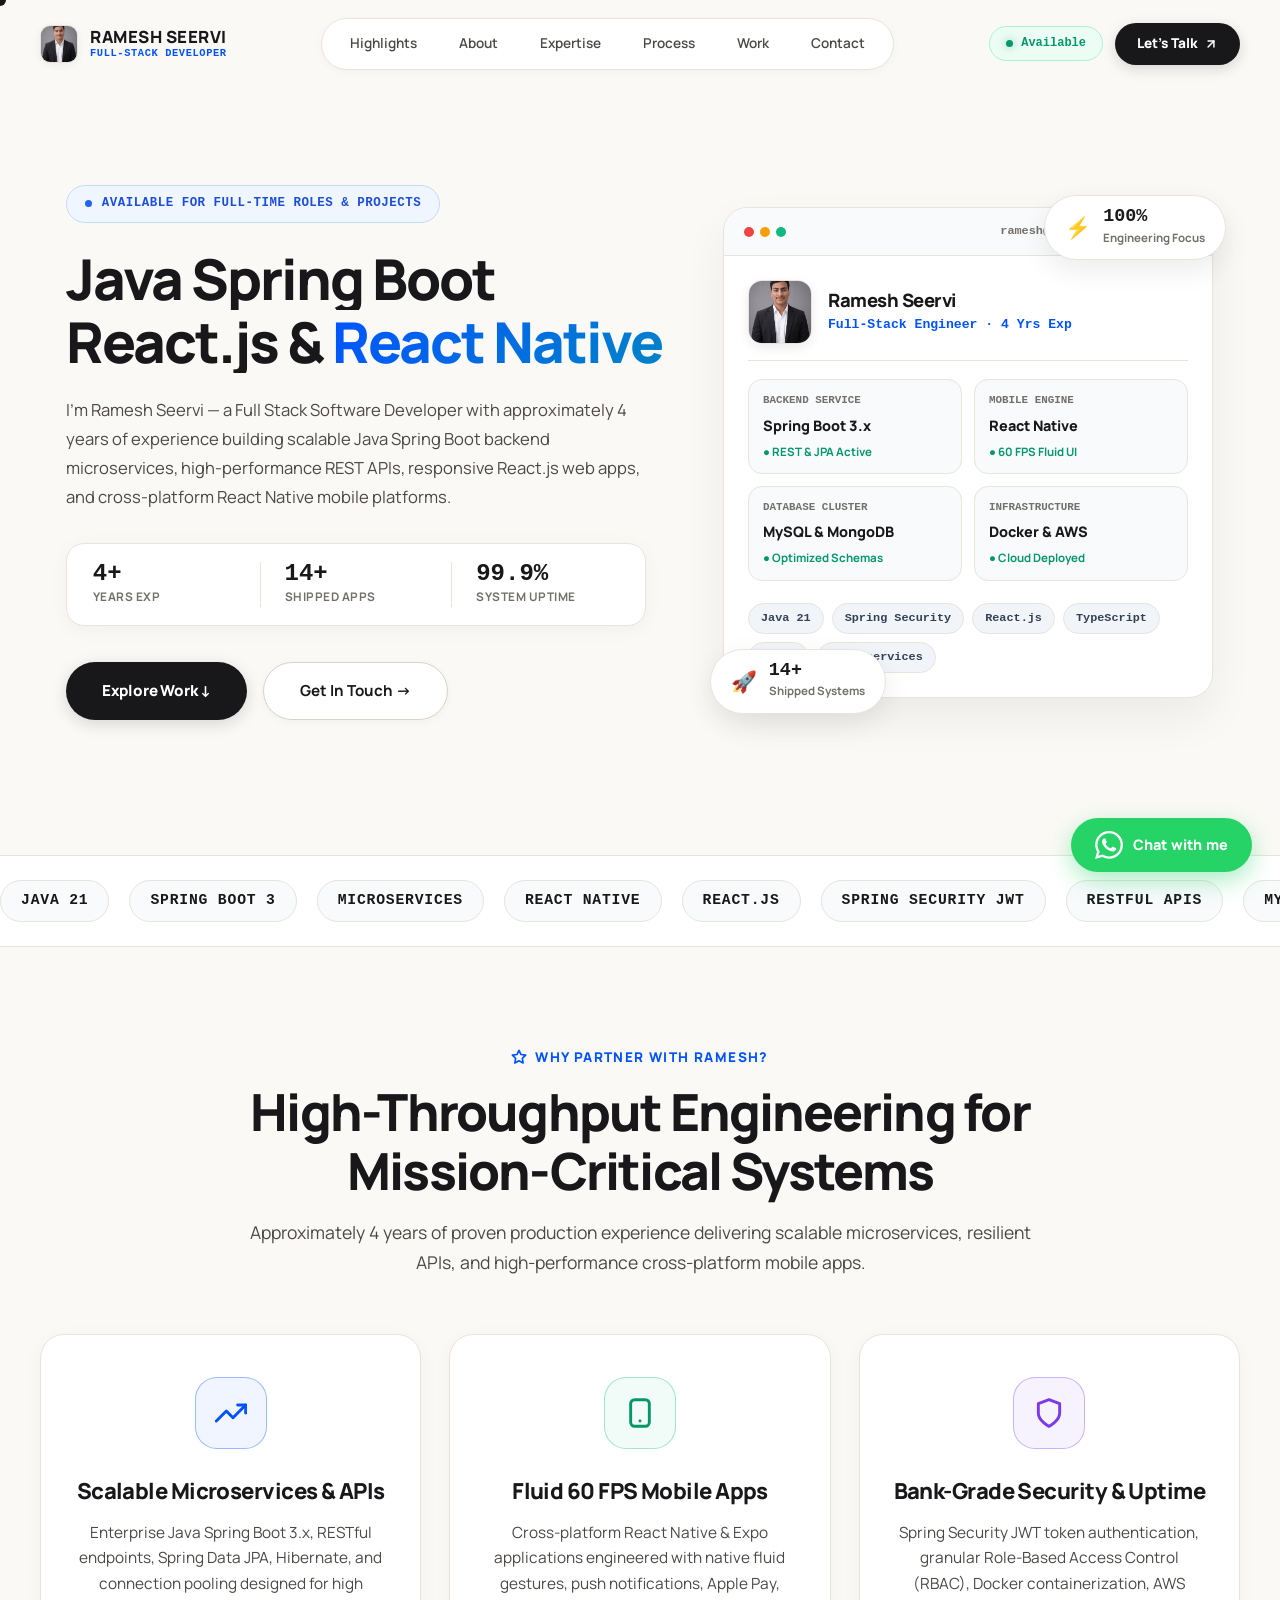
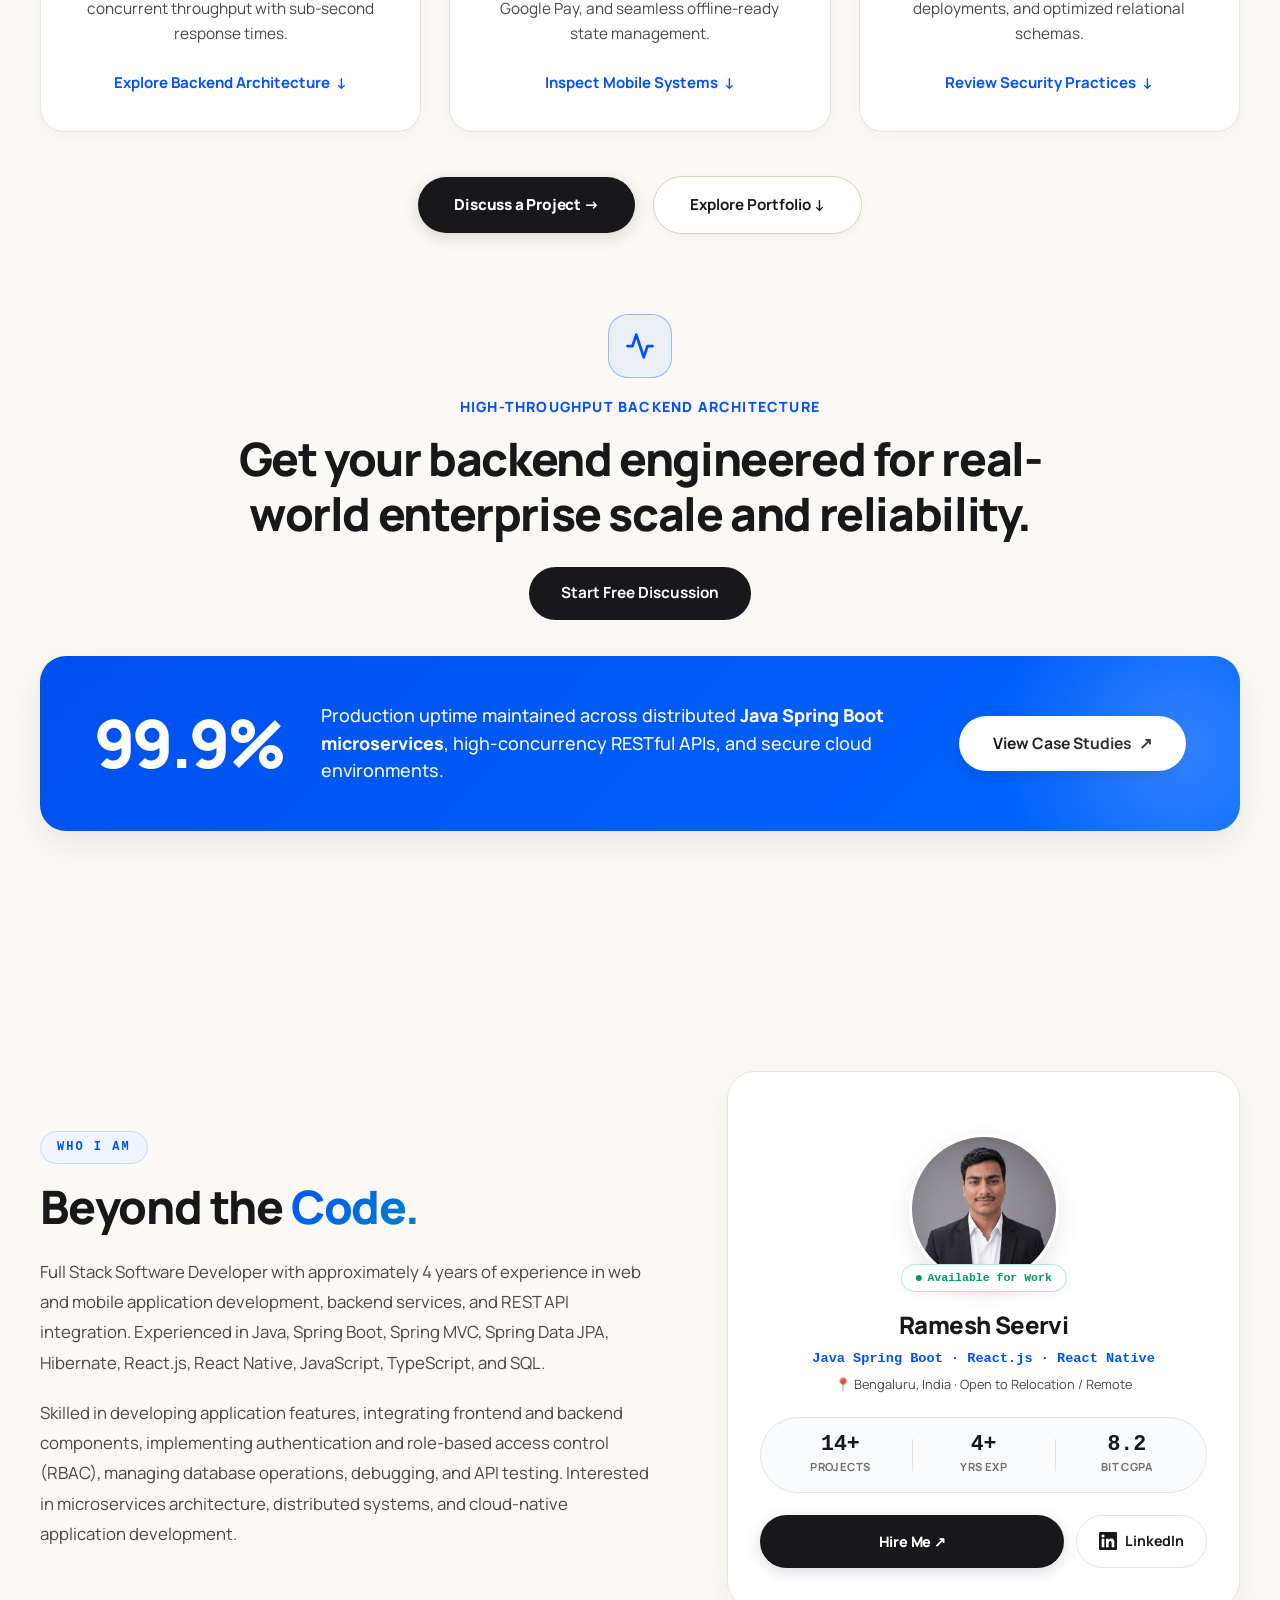
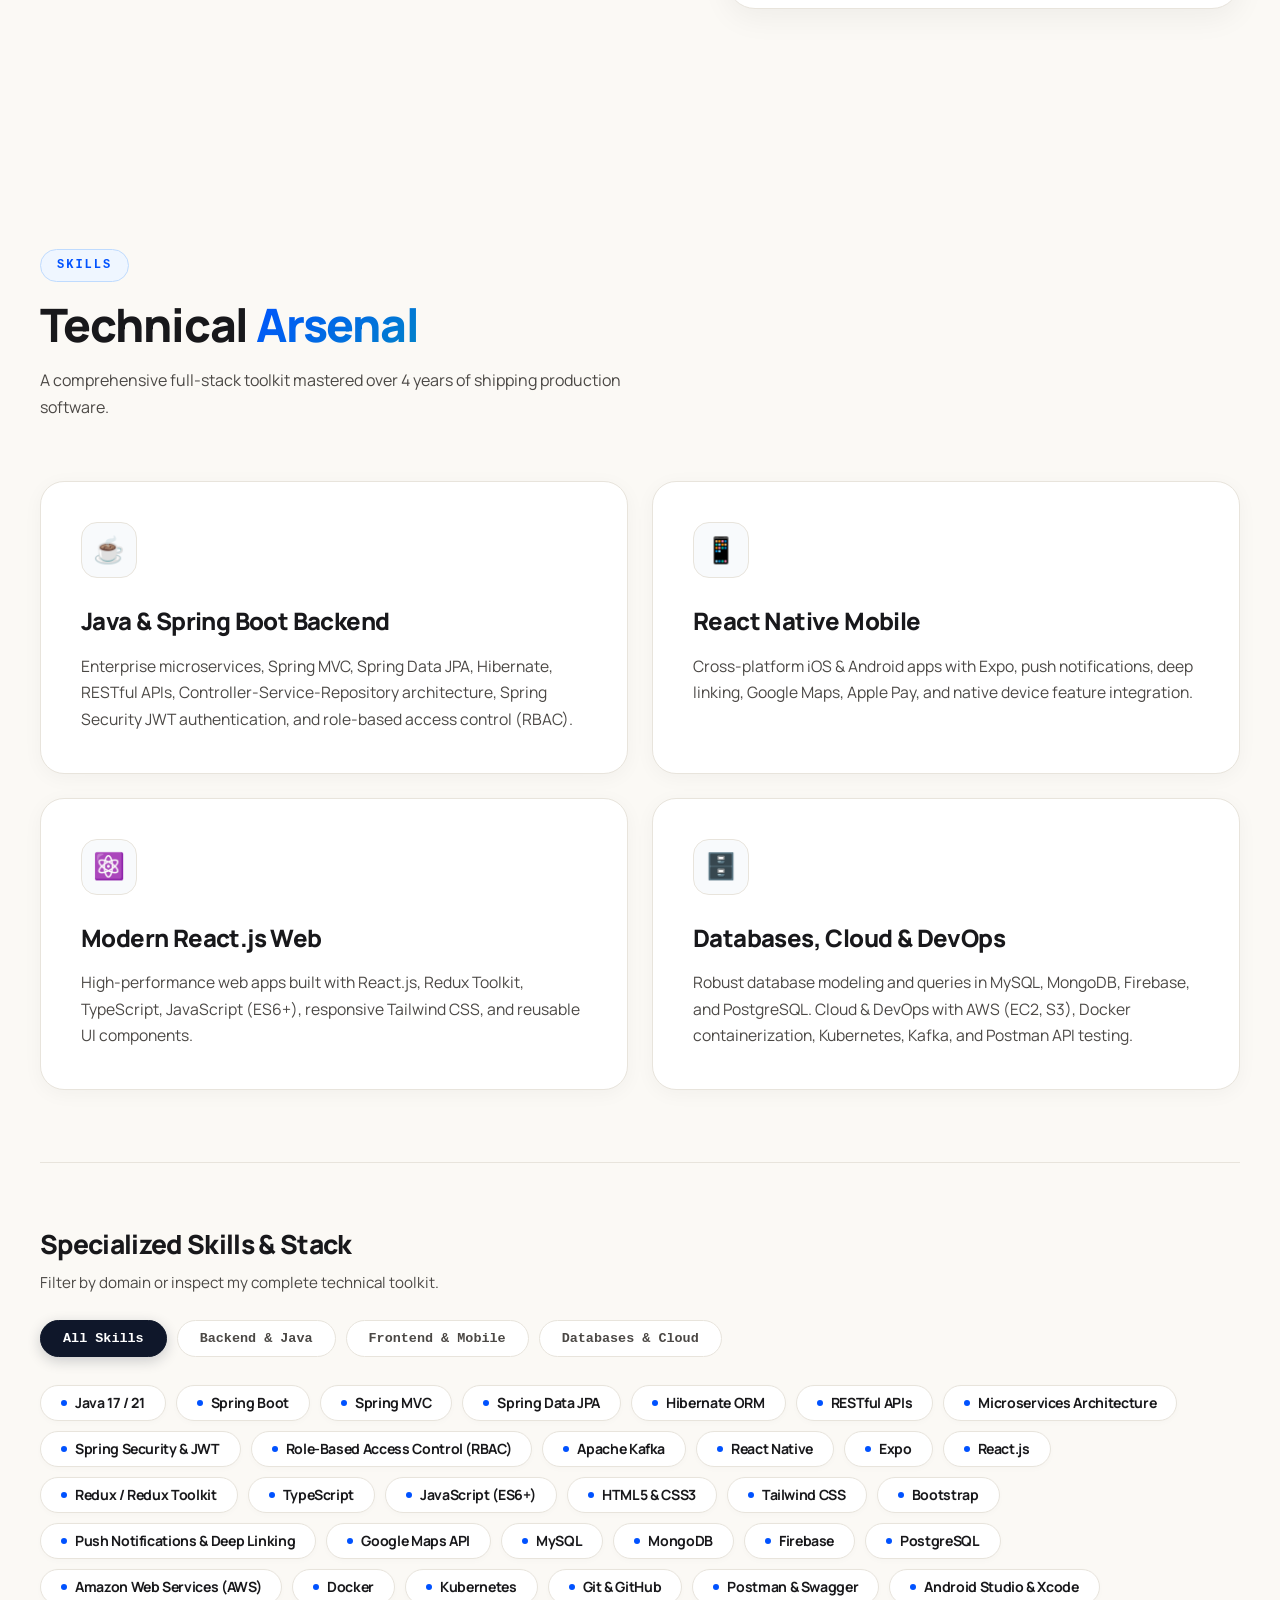
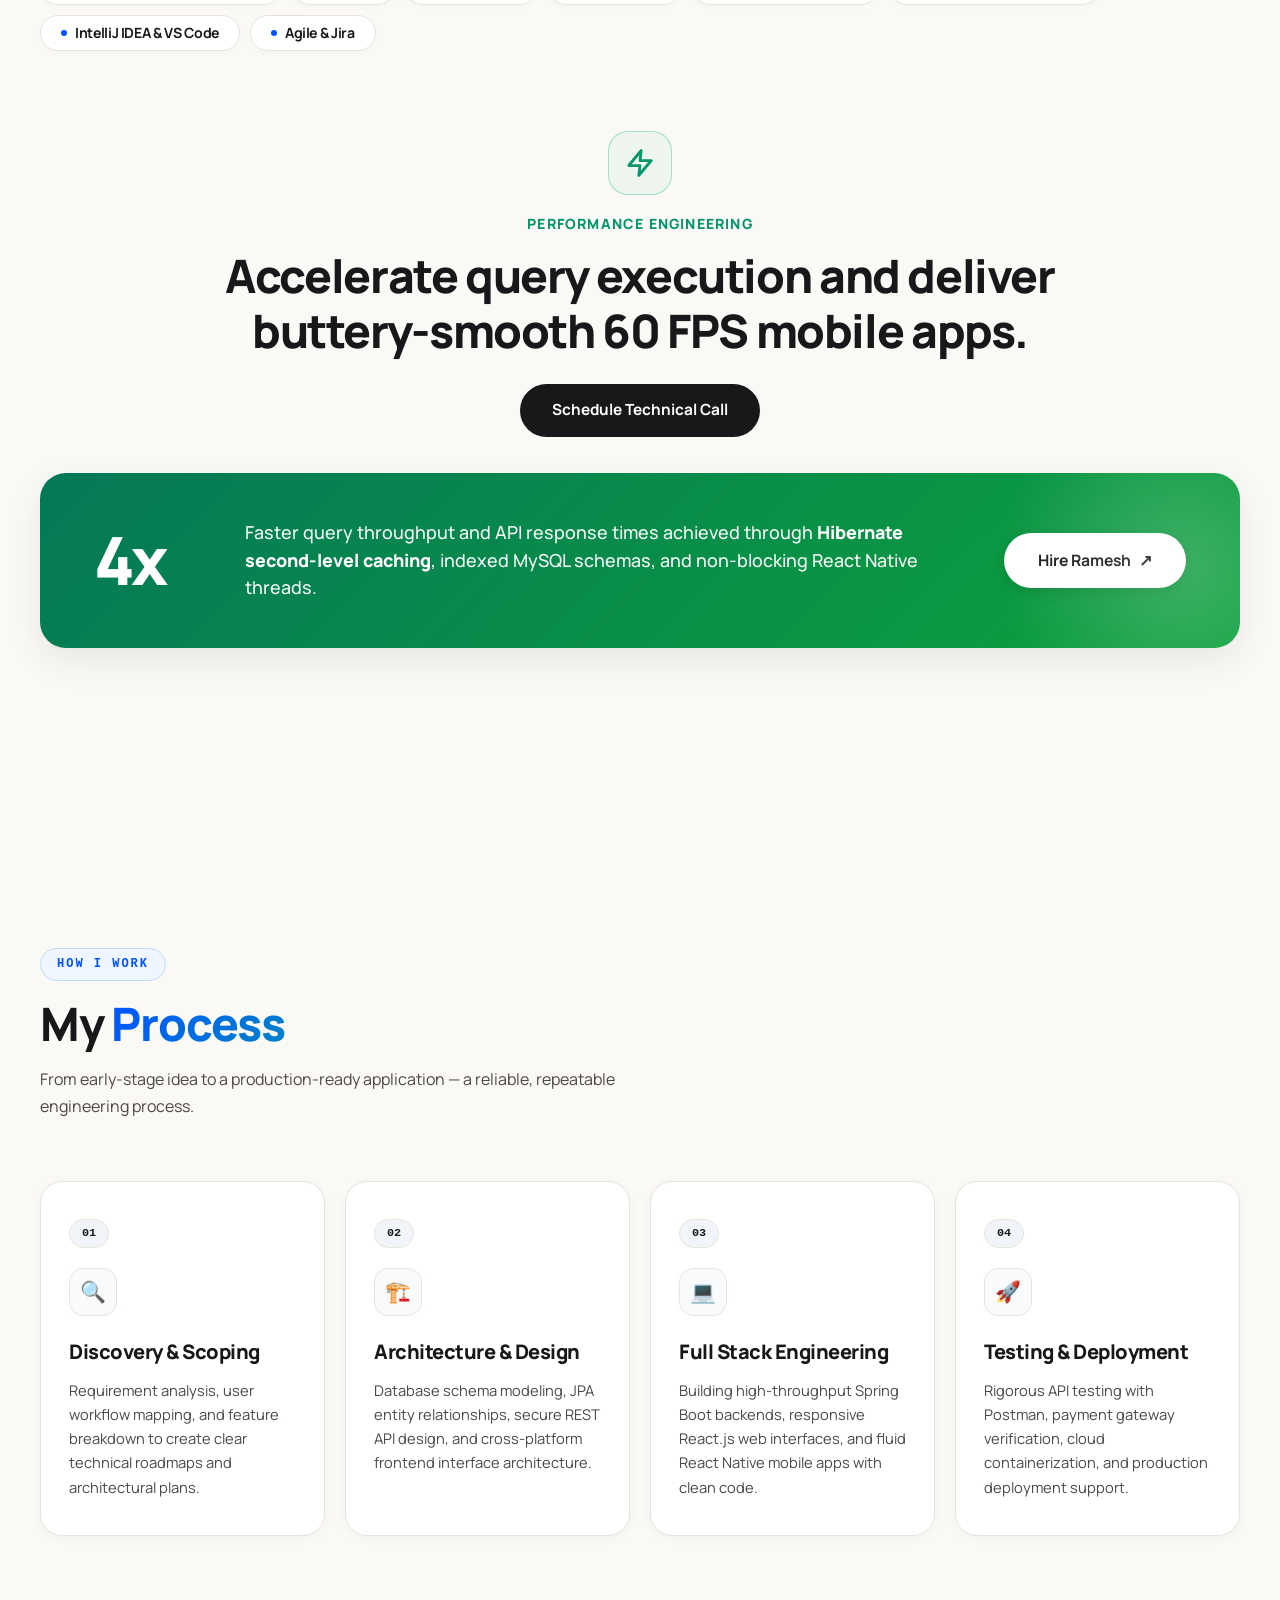
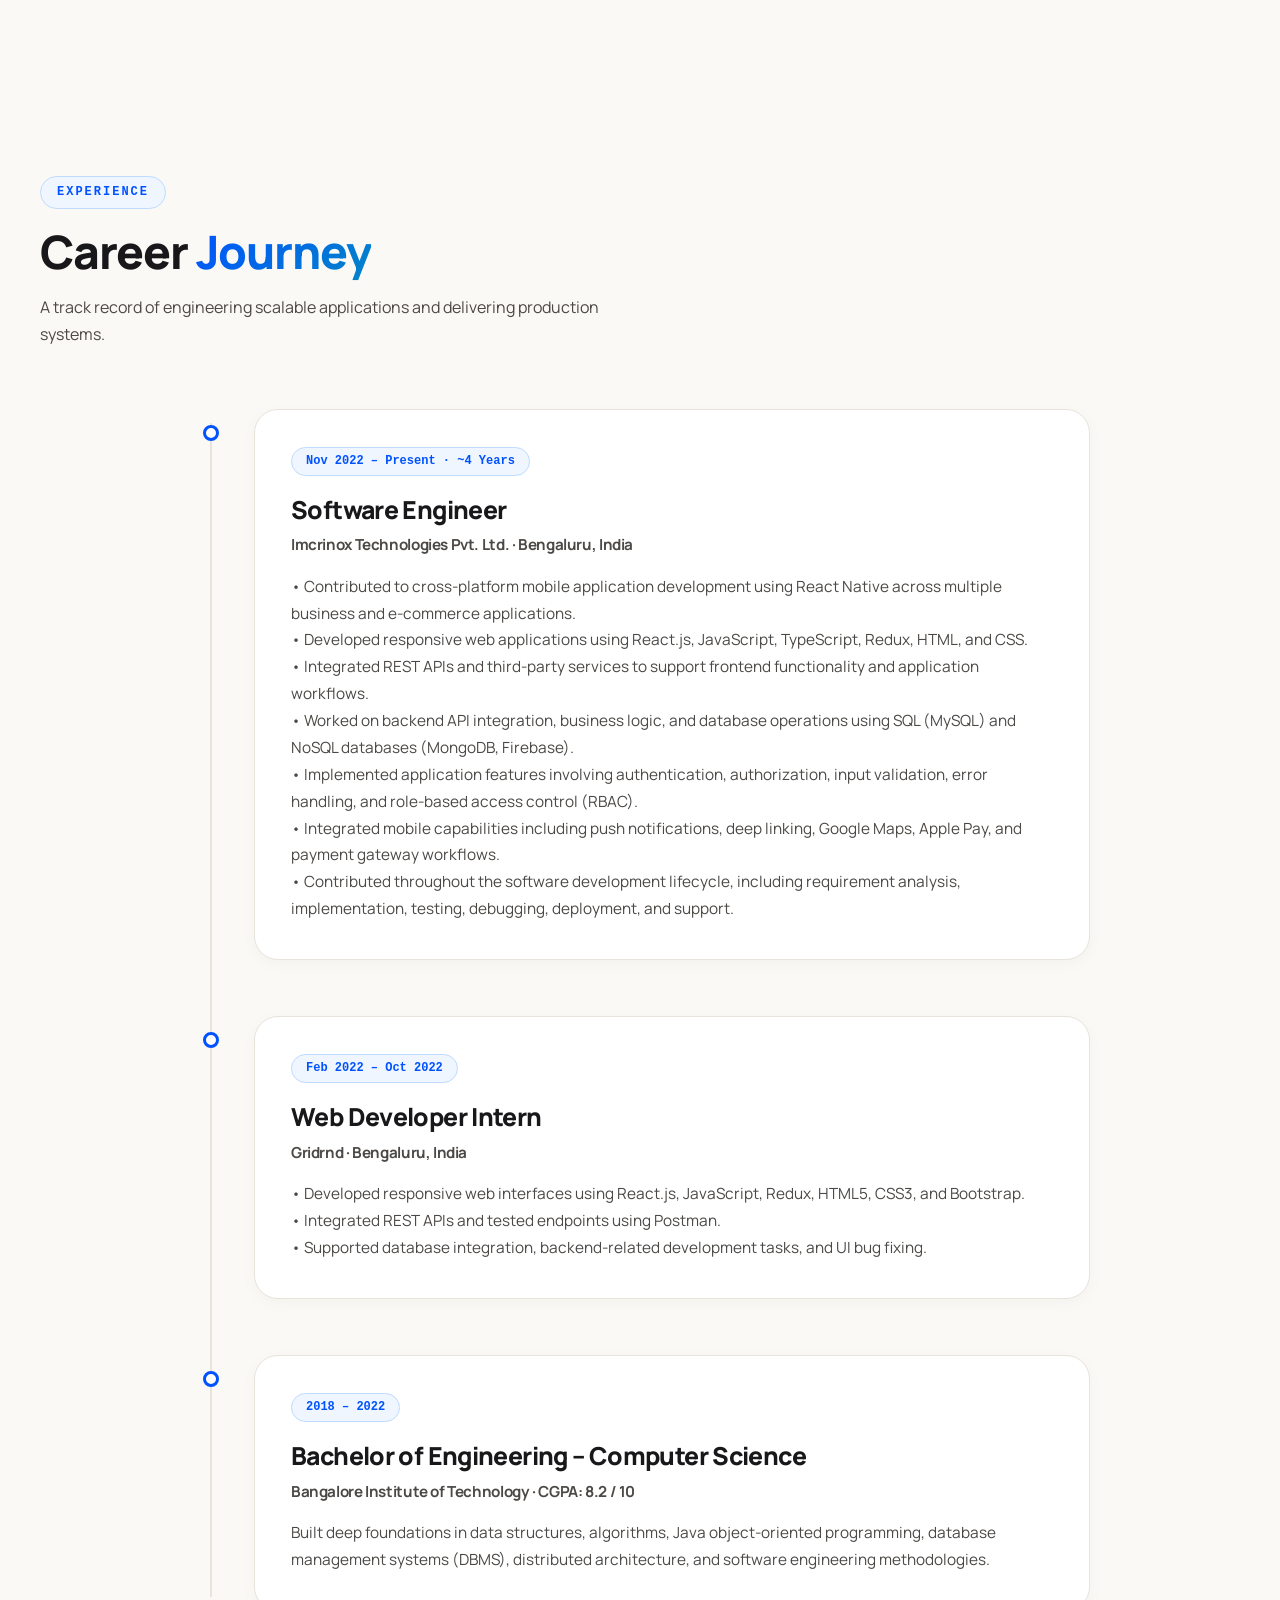
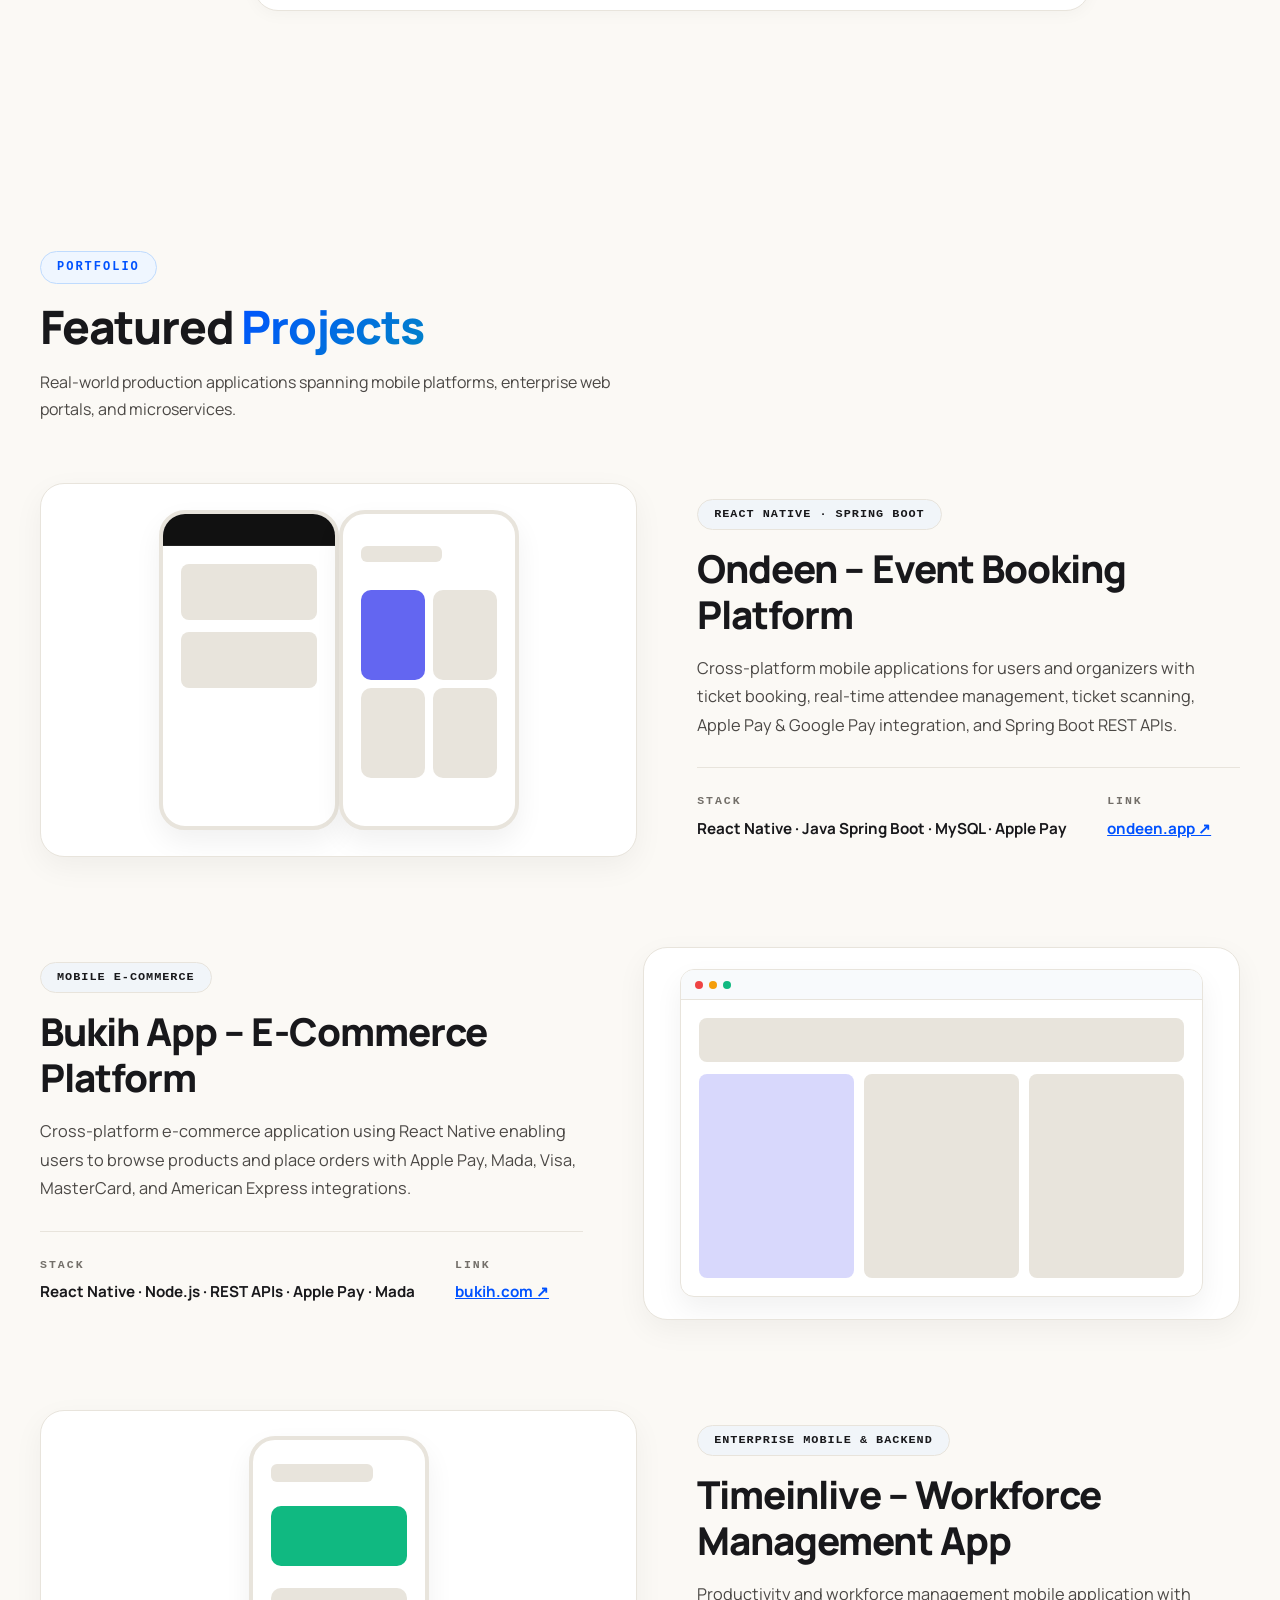
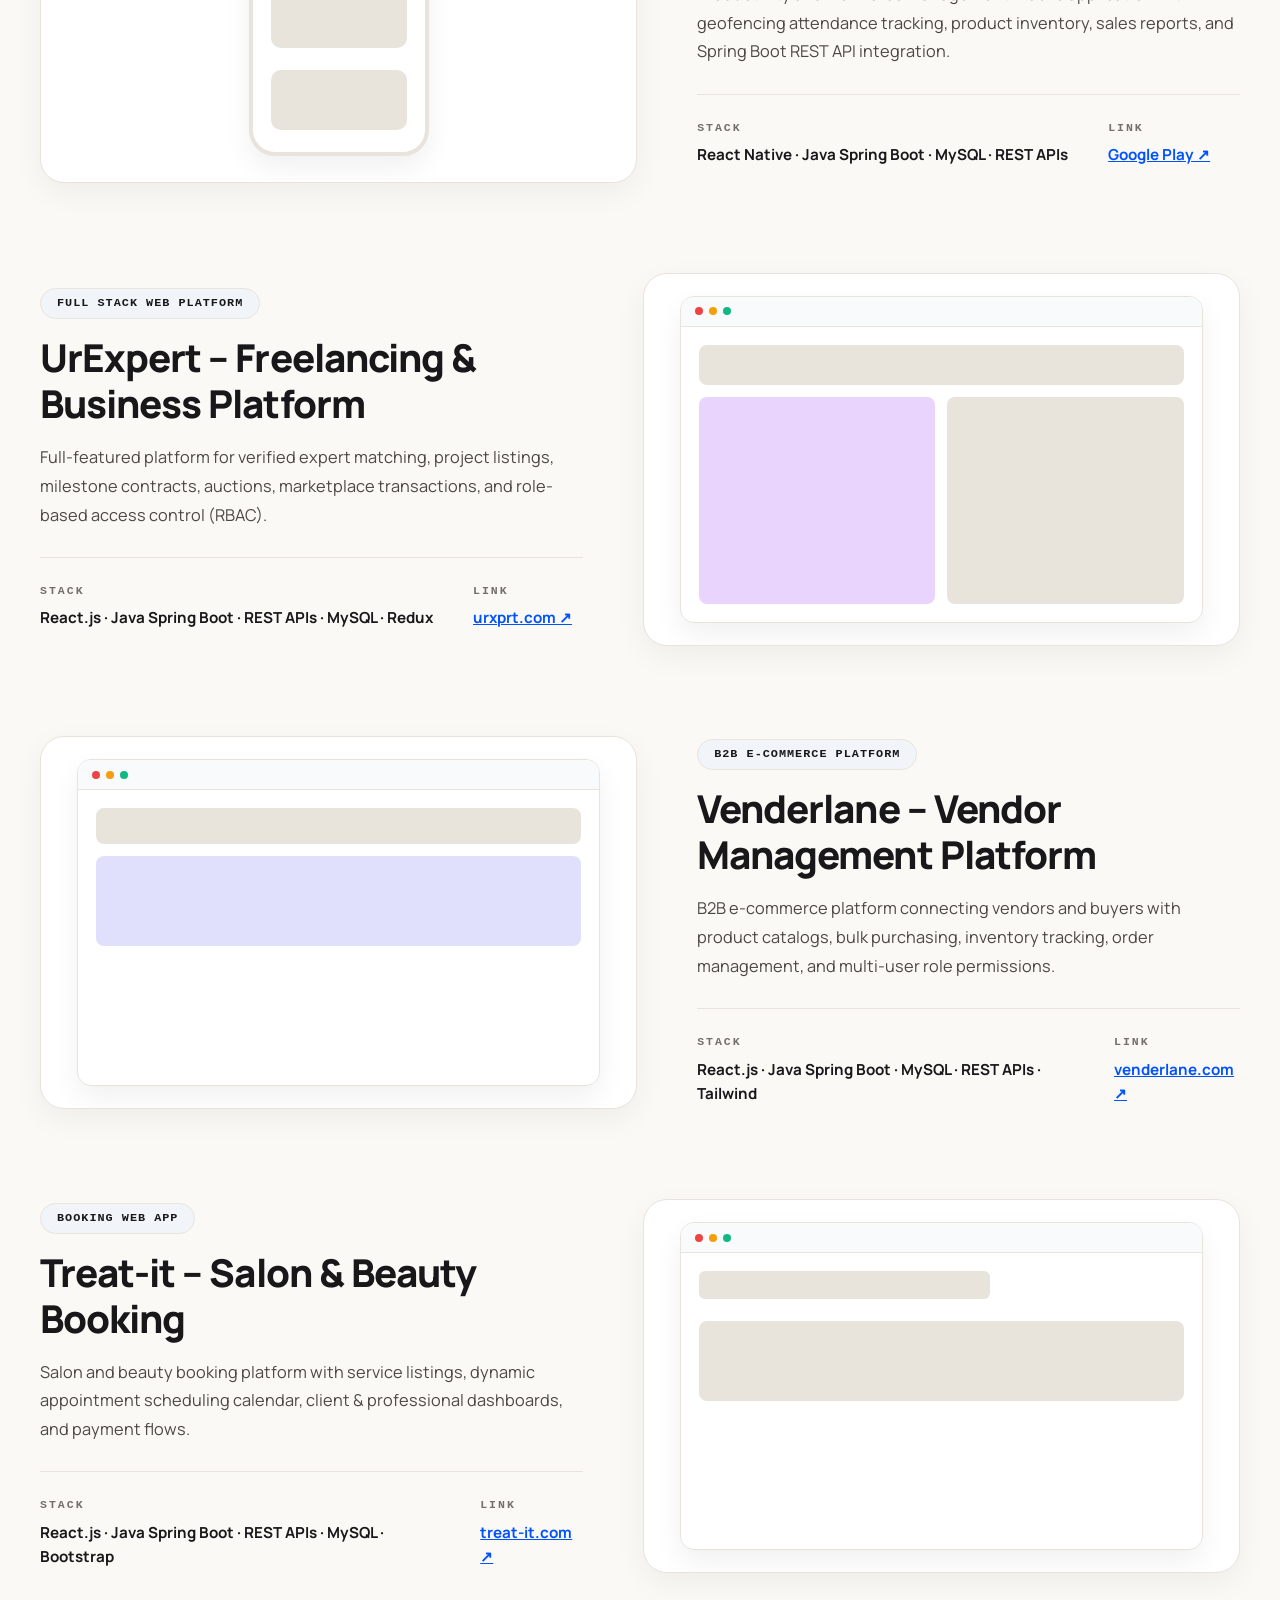
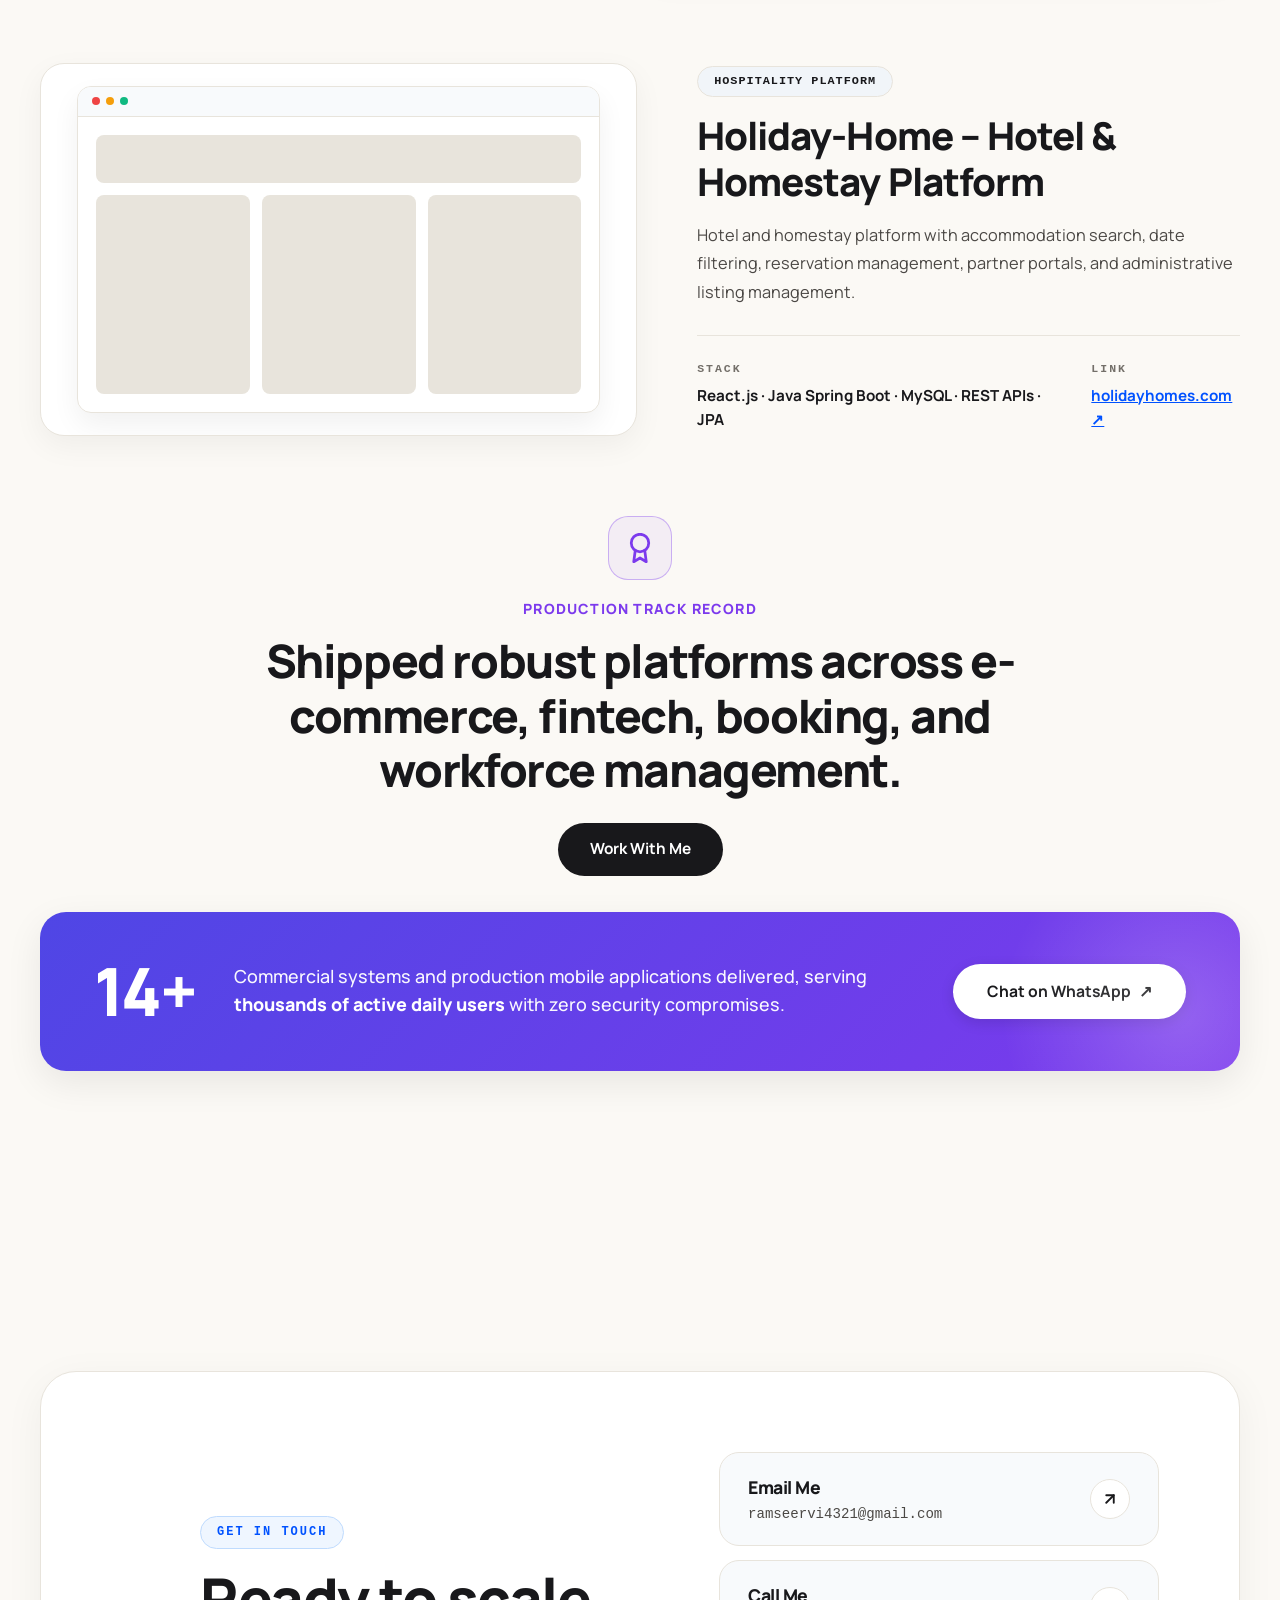
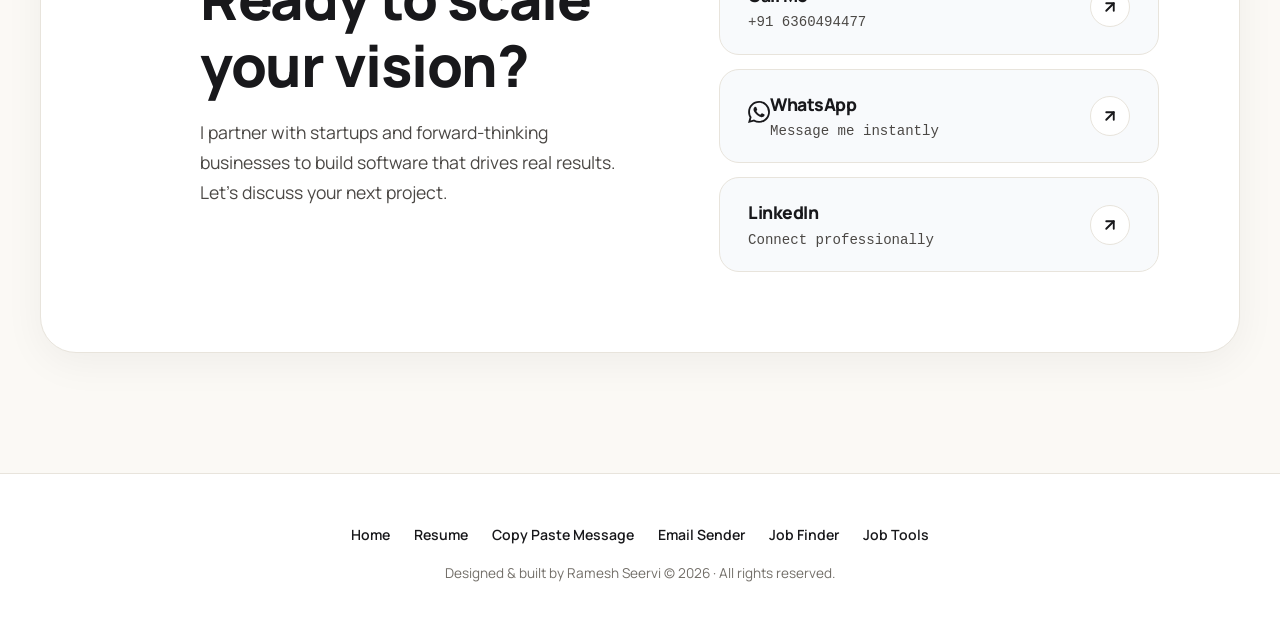
==== commit 416339f2: "new cnages" ====
--- a/index.html
+++ b/index.html
@@ -39,11 +39,12 @@
 
             <!-- Desktop Nav Links -->
             <div class="nav-pill nav-links" id="nav-links">
-                <a href="#about" class="nav-link" data-label="01">About</a>
-                <a href="#expertise" class="nav-link" data-label="02">Expertise</a>
-                <a href="#process" class="nav-link" data-label="03">Process</a>
-                <a href="#work" class="nav-link" data-label="04">Work</a>
-                <a href="#contact" class="nav-link" data-label="05">Contact</a>
+                <a href="#highlights" class="nav-link" data-label="01">Highlights</a>
+                <a href="#about" class="nav-link" data-label="02">About</a>
+                <a href="#expertise" class="nav-link" data-label="03">Expertise</a>
+                <a href="#process" class="nav-link" data-label="04">Process</a>
+                <a href="#work" class="nav-link" data-label="05">Work</a>
+                <a href="#contact" class="nav-link" data-label="06">Contact</a>
             </div>
 
             <!-- Right Actions -->
@@ -101,15 +102,17 @@
 
         <!-- Nav Links -->
         <div class="mob-nav">
-            <a href="#about" class="mob-link" data-index="0"><span class="mob-num">01</span><span
+            <a href="#highlights" class="mob-link" data-index="0"><span class="mob-num">01</span><span
+                    class="mob-text">Highlights</span><span class="mob-arrow">↗</span></a>
+            <a href="#about" class="mob-link" data-index="1"><span class="mob-num">02</span><span
                     class="mob-text">About</span><span class="mob-arrow">↗</span></a>
-            <a href="#expertise" class="mob-link" data-index="1"><span class="mob-num">02</span><span
+            <a href="#expertise" class="mob-link" data-index="2"><span class="mob-num">03</span><span
                     class="mob-text">Expertise</span><span class="mob-arrow">↗</span></a>
-            <a href="#process" class="mob-link" data-index="2"><span class="mob-num">03</span><span
+            <a href="#process" class="mob-link" data-index="3"><span class="mob-num">04</span><span
                     class="mob-text">Process</span><span class="mob-arrow">↗</span></a>
-            <a href="#work" class="mob-link" data-index="3"><span class="mob-num">04</span><span
+            <a href="#work" class="mob-link" data-index="4"><span class="mob-num">05</span><span
                     class="mob-text">Work</span><span class="mob-arrow">↗</span></a>
-            <a href="#contact" class="mob-link" data-index="4"><span class="mob-num">05</span><span
+            <a href="#contact" class="mob-link" data-index="5"><span class="mob-num">06</span><span
                     class="mob-text">Contact</span><span class="mob-arrow">↗</span></a>
         </div>
 
@@ -287,6 +290,102 @@
         </div>
     </div>
 
+    <!-- ===================== WHY PARTNER WITH RAMESH (BEHANCE PRO & GUST EDITORIAL CARDS) ===================== -->
+    <section class="behance-value-section" id="highlights">
+        <div class="container">
+            <div class="behance-header reveal">
+                <div class="behance-eyebrow">
+                    <svg width="16" height="16" viewBox="0 0 24 24" fill="none" stroke="currentColor" stroke-width="2.5" stroke-linecap="round" stroke-linejoin="round">
+                        <polygon points="12 2 15.09 8.26 22 9.27 17 14.14 18.18 21.02 12 17.77 5.82 21.02 7 14.14 2 9.27 8.91 8.26 12 2"></polygon>
+                    </svg>
+                    Why Partner With Ramesh?
+                </div>
+                <h2 class="behance-title">High-Throughput Engineering for Mission-Critical Systems</h2>
+                <p class="behance-subtitle">Approximately 4 years of proven production experience delivering scalable microservices, resilient APIs, and high-performance cross-platform mobile apps.</p>
+            </div>
+
+            <!-- 3-Column Card Boxes -->
+            <div class="behance-card-grid">
+                <!-- Card 1: Backend Architecture -->
+                <div class="behance-card reveal spotlight-card">
+                    <div class="bc-icon-badge bc-badge-blue">
+                        <svg width="32" height="32" viewBox="0 0 24 24" fill="none" stroke="currentColor" stroke-width="2.2" stroke-linecap="round" stroke-linejoin="round">
+                            <polyline points="23 6 13.5 15.5 8.5 10.5 1 18"></polyline>
+                            <polyline points="17 6 23 6 23 12"></polyline>
+                        </svg>
+                    </div>
+                    <h3>Scalable Microservices &amp; APIs</h3>
+                    <p>Enterprise Java Spring Boot 3.x, RESTful endpoints, Spring Data JPA, Hibernate, and connection pooling designed for high concurrent throughput with sub-second response times.</p>
+                    <a href="#expertise" class="bc-card-link">
+                        <span>Explore Backend Architecture</span>
+                        <span>↓</span>
+                    </a>
+                </div>
+
+                <!-- Card 2: Mobile Experience -->
+                <div class="behance-card reveal spotlight-card" style="transition-delay:.1s">
+                    <div class="bc-icon-badge bc-badge-green">
+                        <svg width="32" height="32" viewBox="0 0 24 24" fill="none" stroke="currentColor" stroke-width="2.2" stroke-linecap="round" stroke-linejoin="round">
+                            <rect x="5" y="2" width="14" height="20" rx="3" ry="3"></rect>
+                            <line x1="12" y1="18" x2="12.01" y2="18"></line>
+                        </svg>
+                    </div>
+                    <h3>Fluid 60 FPS Mobile Apps</h3>
+                    <p>Cross-platform React Native &amp; Expo applications engineered with native fluid gestures, push notifications, Apple Pay, Google Pay, and seamless offline-ready state management.</p>
+                    <a href="#work" class="bc-card-link">
+                        <span>Inspect Mobile Systems</span>
+                        <span>↓</span>
+                    </a>
+                </div>
+
+                <!-- Card 3: Cloud & Security -->
+                <div class="behance-card reveal spotlight-card" style="transition-delay:.2s">
+                    <div class="bc-icon-badge bc-badge-purple">
+                        <svg width="32" height="32" viewBox="0 0 24 24" fill="none" stroke="currentColor" stroke-width="2.2" stroke-linecap="round" stroke-linejoin="round">
+                            <path d="M12 22s8-4 8-10V5l-8-3-8 3v7c0 6 8 10 8 10z"></path>
+                        </svg>
+                    </div>
+                    <h3>Bank-Grade Security &amp; Uptime</h3>
+                    <p>Spring Security JWT token authentication, granular Role-Based Access Control (RBAC), Docker containerization, AWS deployments, and optimized relational schemas.</p>
+                    <a href="#process" class="bc-card-link">
+                        <span>Review Security Practices</span>
+                        <span>↓</span>
+                    </a>
+                </div>
+            </div>
+
+            <!-- Centered Action Buttons -->
+            <div class="behance-cta-row reveal">
+                <a href="#contact" class="btn-primary magnetic-btn">Discuss a Project →</a>
+                <a href="#work" class="btn-secondary magnetic-btn">Explore Portfolio ↓</a>
+            </div>
+
+            <!-- Spotlight 1 Header + Vibrant Blue Banner Box (Screenshots 2 & 3) -->
+            <div class="spotlight-header-block reveal">
+                <div class="spotlight-icon-badge bc-badge-blue">
+                    <svg width="30" height="30" viewBox="0 0 24 24" fill="none" stroke="currentColor" stroke-width="2.2" stroke-linecap="round" stroke-linejoin="round">
+                        <polyline points="22 12 18 12 15 21 9 3 6 12 2 12"></polyline>
+                    </svg>
+                </div>
+                <div class="spotlight-category spotlight-cat-blue">High-Throughput Backend Architecture</div>
+                <h3 class="spotlight-headline">Get your backend engineered for real-world enterprise scale and reliability.</h3>
+                <a href="#contact" class="spotlight-btn-pill">Start Free Discussion</a>
+            </div>
+
+            <!-- 99.9% Vibrant Royal Blue Card Box (Screenshot 3) -->
+            <div class="color-banner-card banner-blue reveal">
+                <div class="banner-stat">99.9%</div>
+                <div class="banner-content">
+                    Production uptime maintained across distributed <strong>Java Spring Boot microservices</strong>, high-concurrency RESTful APIs, and secure cloud environments.
+                </div>
+                <a href="#work" class="banner-cta-btn">
+                    <span>View Case Studies</span>
+                    <span>↗</span>
+                </a>
+            </div>
+        </div>
+    </section>
+
     <!-- ===================== ABOUT ===================== -->
     <section id="about">
         <div class="container">
@@ -527,6 +626,30 @@
                         <h4 class="skill-name">Agile &amp; Jira</h4>
                     </div>
                 </div>
+            </div>
+
+            <!-- Spotlight 2 Header + Vibrant Green Banner Box (Screenshot 4) -->
+            <div class="spotlight-header-block reveal">
+                <div class="spotlight-icon-badge bc-badge-green">
+                    <svg width="30" height="30" viewBox="0 0 24 24" fill="none" stroke="currentColor" stroke-width="2.2" stroke-linecap="round" stroke-linejoin="round">
+                        <path d="M13 2L3 14h9l-1 8 10-12h-9l1-8z"></path>
+                    </svg>
+                </div>
+                <div class="spotlight-category spotlight-cat-green">Performance Engineering</div>
+                <h3 class="spotlight-headline">Accelerate query execution and deliver buttery-smooth 60 FPS mobile apps.</h3>
+                <a href="#contact" class="spotlight-btn-pill">Schedule Technical Call</a>
+            </div>
+
+            <!-- 4x Vibrant Emerald Green Card Box (Screenshot 4) -->
+            <div class="color-banner-card banner-green reveal">
+                <div class="banner-stat">4x</div>
+                <div class="banner-content">
+                    Faster query throughput and API response times achieved through <strong>Hibernate second-level caching</strong>, indexed MySQL schemas, and non-blocking React Native threads.
+                </div>
+                <a href="#contact" class="banner-cta-btn">
+                    <span>Hire Ramesh</span>
+                    <span>↗</span>
+                </a>
             </div>
         </div>
     </section>
@@ -923,7 +1046,31 @@
                         </div>
                     </div>
                 </div>
-
+            </div>
+
+            <!-- Spotlight 3 + Vibrant Purple Banner Box -->
+            <div class="spotlight-header-block reveal">
+                <div class="spotlight-icon-badge bc-badge-purple">
+                    <svg width="30" height="30" viewBox="0 0 24 24" fill="none" stroke="currentColor" stroke-width="2.2" stroke-linecap="round" stroke-linejoin="round">
+                        <circle cx="12" cy="8" r="7"></circle>
+                        <polyline points="8.21 13.89 7 23 12 20 17 23 15.79 13.88"></polyline>
+                    </svg>
+                </div>
+                <div class="spotlight-category spotlight-cat-purple">Production Track Record</div>
+                <h3 class="spotlight-headline">Shipped robust platforms across e-commerce, fintech, booking, and workforce management.</h3>
+                <a href="#contact" class="spotlight-btn-pill">Work With Me</a>
+            </div>
+
+            <!-- 14+ Vibrant Violet Banner Card Box -->
+            <div class="color-banner-card banner-purple reveal">
+                <div class="banner-stat">14+</div>
+                <div class="banner-content">
+                    Commercial systems and production mobile applications delivered, serving <strong>thousands of active daily users</strong> with zero security compromises.
+                </div>
+                <a href="https://wa.me/916360494477?text=Hi%20Ramesh%2C%20I%27d%20like%20to%20discuss%20a%20project%20with%20you." target="_blank" rel="noopener noreferrer" class="banner-cta-btn">
+                    <span>Chat on WhatsApp</span>
+                    <span>↗</span>
+                </a>
             </div>
         </div>
     </section>
@@ -1058,8 +1205,8 @@
         </div>
     </footer>
 
-    <script src="https://cdnjs.cloudflare.com/ajax/libs/gsap/3.12.2/gsap.min.js"></script>
-    <script src="script.js"></script>
+    <script src="https://cdnjs.cloudflare.com/ajax/libs/gsap/3.12.2/gsap.min.js" defer></script>
+    <script src="script.js" defer></script>
 </body>
 
 </html>
--- a/style.css
+++ b/style.css
@@ -9,46 +9,46 @@
     --font-main: 'Manrope', -apple-system, BlinkMacSystemFont, 'Segoe UI', Roboto, sans-serif;
     --font-mono: 'JetBrains Mono', 'Fira Code', 'Courier New', monospace;
 
-    /* High-Contrast Light Theme Palette */
-    --bg-color: #f8fafc;
+    /* Gust Editorial Warm Neutral Palette */
+    --bg-color: #fbf9f5;
     --bg-alt: #ffffff;
     --surface-color: #ffffff;
-    --surface-border: #e2e8f0;
-    --surface-border-hover: #cbd5e1;
-    --surface-border-subtle: #f1f5f9;
-
-    --text-primary: #0f172a;       /* Deep Slate Black - 100% Crisp Visibility */
-    --text-secondary: #475569;     /* Readable Neutral Slate */
-    --text-muted: #64748b;         /* Crisp Muted Slate */
-
-    /* Premium Accents */
-    --accent: #0066ff;             /* Modern Electric Royal Sapphire */
+    --surface-border: #e8e4dc;
+    --surface-border-hover: #d8d2c4;
+    --surface-border-subtle: #f2efe9;
+
+    --text-primary: #18181b;       /* Deep Obsidian Slate - 100% Crisp Visibility */
+    --text-secondary: #4b4845;     /* Readable Neutral Warm Slate */
+    --text-muted: #736f69;         /* Crisp Muted Warm Slate */
+
+    /* Premium Accents & Behance Pro Colors */
+    --accent: #0052ff;             /* Vibrant Royal Electric Sapphire */
     --accent-cyan: #0284c7;        /* Clean Cyan */
     --accent-emerald: #059669;     /* Verified Green */
-    --accent-gradient: linear-gradient(135deg, #0066ff 0%, #0284c7 100%);
+    --accent-gradient: linear-gradient(135deg, #0052ff 0%, #0284c7 100%);
 
     --card-bg: #ffffff;
-    --card-border: #e2e8f0;
-    --card-shadow: 0 4px 20px rgba(0, 0, 0, 0.04);
-    --card-shadow-hover: 0 16px 36px rgba(0, 0, 0, 0.08);
-
-    --nav-bg: rgba(248, 250, 252, 0.92);
+    --card-border: #e8e4dc;
+    --card-shadow: 0 4px 20px rgba(0, 0, 0, 0.035);
+    --card-shadow-hover: 0 16px 36px rgba(0, 0, 0, 0.075);
+
+    --nav-bg: rgba(251, 249, 245, 0.94);
 
     /* Behance Pro Signature Buttons */
-    --btn-primary-bg: #0f172a;
+    --btn-primary-bg: #18181b;
     --btn-primary-text: #ffffff;
     --btn-secondary-bg: #ffffff;
-    --btn-secondary-border: #cbd5e1;
-    --btn-secondary-text: #0f172a;
-
-    --grid-line: rgba(15, 23, 42, 0.035);
-    --badge-bg: #f1f5f9;
-    --badge-border: #e2e8f0;
+    --btn-secondary-border: #d8d2c4;
+    --btn-secondary-text: #18181b;
+
+    --grid-line: rgba(28, 25, 23, 0.032);
+    --badge-bg: #f2efe9;
+    --badge-border: #e8e4dc;
     --contact-wrap-bg: #ffffff;
     --process-bg: #ffffff;
 
-    --mockup-line: #e2e8f0;
-    --mockup-line-light: #f1f5f9;
+    --mockup-line: #e8e4dc;
+    --mockup-line-light: #f5f2eb;
 }
 
 /* === RESET & BASE === */
@@ -495,9 +495,35 @@
     display: block;
 }
 
+@keyframes heroLineReveal {
+    from {
+        transform: translateY(105%);
+        opacity: 0;
+    }
+    to {
+        transform: translateY(0);
+        opacity: 1;
+    }
+}
+
+@keyframes heroFadeUp {
+    from {
+        opacity: 0;
+        transform: translateY(18px);
+    }
+    to {
+        opacity: 1;
+        transform: translateY(0);
+    }
+}
+
 .hero-title .line-inner {
     display: block;
-    transform: translateY(105%);
+    animation: heroLineReveal 0.75s cubic-bezier(0.16, 1, 0.3, 1) forwards;
+}
+
+.hero-title .line:nth-child(2) .line-inner {
+    animation-delay: 0.1s;
 }
 
 .hero-title .gradient {
@@ -513,9 +539,8 @@
     max-width: 580px;
     line-height: 1.75;
     margin-bottom: 32px;
-    opacity: 0;
-    transform: translateY(24px);
     font-weight: 400;
+    animation: heroFadeUp 0.7s cubic-bezier(0.16, 1, 0.3, 1) 0.2s forwards;
 }
 
 /* Hero Metrics Strip — 100% Crisp Visibility */
@@ -1866,4 +1891,328 @@
         justify-content: center;
         border-radius: 50%;
     }
+}
+
+/* ==========================================================================
+   BEHANCE PRO & GUST EDITORIAL CARDS & COLOR BANNER BOXES
+   Fast loading, pure CSS, hardware-accelerated
+   ========================================================================== */
+
+.behance-value-section {
+    padding: 100px 0 60px;
+    position: relative;
+}
+
+.behance-header {
+    text-align: center;
+    max-width: 820px;
+    margin: 0 auto 56px;
+}
+
+.behance-eyebrow {
+    display: inline-flex;
+    align-items: center;
+    gap: 8px;
+    font-size: 0.84rem;
+    font-weight: 800;
+    text-transform: uppercase;
+    letter-spacing: 1.4px;
+    color: var(--accent);
+    margin-bottom: 14px;
+}
+
+.behance-title {
+    font-size: clamp(2.3rem, 4vw, 3.4rem);
+    font-weight: 800;
+    letter-spacing: -0.035em;
+    line-height: 1.15;
+    color: var(--text-primary);
+    margin-bottom: 18px;
+}
+
+.behance-subtitle {
+    font-size: 1.1rem;
+    color: var(--text-secondary);
+    line-height: 1.7;
+}
+
+/* 3-Column Card Box Grid */
+.behance-card-grid {
+    display: grid;
+    grid-template-columns: repeat(3, 1fr);
+    gap: 28px;
+    margin-bottom: 44px;
+}
+
+.behance-card {
+    background: #ffffff;
+    border: 1px solid var(--surface-border);
+    border-radius: 24px;
+    padding: 42px 32px 36px;
+    text-align: center;
+    box-shadow: 0 4px 20px rgba(0, 0, 0, 0.035);
+    transition: transform 0.28s cubic-bezier(0.16, 1, 0.3, 1), box-shadow 0.28s, border-color 0.28s;
+    display: flex;
+    flex-direction: column;
+    align-items: center;
+    position: relative;
+    overflow: hidden;
+}
+
+.behance-card:hover {
+    transform: translateY(-8px);
+    box-shadow: 0 20px 40px rgba(0, 0, 0, 0.08);
+    border-color: var(--surface-border-hover);
+}
+
+/* Icon Badges with tinted border & glow */
+.bc-icon-badge {
+    width: 72px;
+    height: 72px;
+    border-radius: 22px;
+    display: flex;
+    align-items: center;
+    justify-content: center;
+    margin-bottom: 24px;
+    transition: transform 0.25s ease;
+}
+
+.behance-card:hover .bc-icon-badge {
+    transform: scale(1.1);
+}
+
+.bc-badge-blue {
+    background: rgba(0, 82, 255, 0.06);
+    border: 1.5px solid rgba(0, 82, 255, 0.35);
+    color: #0052ff;
+}
+
+.bc-badge-green {
+    background: rgba(16, 185, 129, 0.06);
+    border: 1.5px solid rgba(16, 185, 129, 0.35);
+    color: #059669;
+}
+
+.bc-badge-purple {
+    background: rgba(124, 58, 237, 0.06);
+    border: 1.5px solid rgba(124, 58, 237, 0.35);
+    color: #7c3aed;
+}
+
+.behance-card h3 {
+    font-size: 1.38rem;
+    font-weight: 800;
+    color: var(--text-primary);
+    margin-bottom: 12px;
+    letter-spacing: -0.025em;
+}
+
+.behance-card p {
+    font-size: 0.96rem;
+    color: var(--text-secondary);
+    line-height: 1.65;
+    margin-bottom: 24px;
+    flex: 1;
+}
+
+.bc-card-link {
+    display: inline-flex;
+    align-items: center;
+    gap: 6px;
+    font-size: 0.94rem;
+    font-weight: 700;
+    color: var(--accent);
+    text-decoration: none;
+    transition: gap 0.2s, color 0.2s;
+}
+
+.behance-card:hover .bc-card-link {
+    gap: 10px;
+    color: #003dbb;
+}
+
+.behance-cta-row {
+    display: flex;
+    justify-content: center;
+    align-items: center;
+    gap: 18px;
+    margin-bottom: 70px;
+    flex-wrap: wrap;
+}
+
+/* Feature Spotlight Header Block (Screenshots 2 & 4) */
+.spotlight-header-block {
+    text-align: center;
+    max-width: 860px;
+    margin: 80px auto 36px;
+}
+
+.spotlight-icon-badge {
+    width: 64px;
+    height: 64px;
+    border-radius: 20px;
+    display: inline-flex;
+    align-items: center;
+    justify-content: center;
+    margin-bottom: 18px;
+}
+
+.spotlight-category {
+    font-size: 0.88rem;
+    font-weight: 800;
+    text-transform: uppercase;
+    letter-spacing: 1.2px;
+    margin-bottom: 14px;
+}
+
+.spotlight-cat-blue { color: #0052ff; }
+.spotlight-cat-green { color: #059669; }
+.spotlight-cat-purple { color: #7c3aed; }
+
+.spotlight-headline {
+    font-size: clamp(2.1rem, 3.6vw, 3rem);
+    font-weight: 800;
+    letter-spacing: -0.03em;
+    line-height: 1.18;
+    color: var(--text-primary);
+    margin-bottom: 26px;
+}
+
+.spotlight-btn-pill {
+    display: inline-flex;
+    align-items: center;
+    gap: 8px;
+    padding: 14px 32px;
+    border-radius: 9999px;
+    background: #18181b;
+    color: #ffffff !important;
+    font-weight: 700;
+    font-size: 0.96rem;
+    text-decoration: none;
+    transition: transform 0.2s, background-color 0.2s, box-shadow 0.2s;
+}
+
+.spotlight-btn-pill:hover {
+    background: #000000;
+    transform: translateY(-2px);
+    box-shadow: 0 10px 24px rgba(0,0,0,0.16);
+}
+
+/* High-Impact Color Stat Banner Boxes (Screenshots 3 & 4) */
+.color-banner-card {
+    border-radius: 26px;
+    padding: 46px 54px;
+    color: #ffffff;
+    display: flex;
+    align-items: center;
+    justify-content: space-between;
+    gap: 36px;
+    position: relative;
+    overflow: hidden;
+    margin: 28px 0 60px;
+    box-shadow: 0 12px 36px rgba(0, 0, 0, 0.08);
+    transition: transform 0.25s cubic-bezier(0.16, 1, 0.3, 1), box-shadow 0.25s;
+}
+
+.color-banner-card:hover {
+    transform: translateY(-4px);
+    box-shadow: 0 20px 48px rgba(0, 0, 0, 0.15);
+}
+
+/* Subtle organic glowing ambient disc */
+.color-banner-card::before {
+    content: '';
+    position: absolute;
+    top: -50%;
+    right: -10%;
+    width: 360px;
+    height: 360px;
+    background: radial-gradient(circle, rgba(255,255,255,0.2) 0%, transparent 70%);
+    pointer-events: none;
+    border-radius: 50%;
+}
+
+/* Blue Banner (Screenshot 3) */
+.banner-blue {
+    background: linear-gradient(135deg, #0050ee 0%, #0066ff 100%);
+}
+
+/* Green Banner (Screenshot 4) */
+.banner-green {
+    background: linear-gradient(135deg, #047857 0%, #0da13c 100%);
+}
+
+/* Purple Banner */
+.banner-purple {
+    background: linear-gradient(135deg, #4f46e5 0%, #7c3aed 100%);
+}
+
+.banner-stat {
+    font-size: clamp(3.6rem, 5.2vw, 5rem);
+    font-weight: 900;
+    line-height: 1;
+    letter-spacing: -0.04em;
+    color: #ffffff;
+    flex-shrink: 0;
+    font-family: var(--font-main);
+}
+
+.banner-content {
+    flex: 1;
+    font-size: clamp(1.08rem, 1.4vw, 1.25rem);
+    font-weight: 500;
+    line-height: 1.55;
+    color: rgba(255, 255, 255, 0.96);
+    max-width: 680px;
+}
+
+.banner-content strong {
+    font-weight: 800;
+    color: #ffffff;
+}
+
+.banner-cta-btn {
+    padding: 15px 34px;
+    border-radius: 9999px;
+    background: #ffffff;
+    color: #18181b !important;
+    font-weight: 700;
+    font-size: 0.98rem;
+    text-decoration: none;
+    white-space: nowrap;
+    flex-shrink: 0;
+    transition: transform 0.2s, box-shadow 0.2s, background-color 0.2s;
+    display: inline-flex;
+    align-items: center;
+    gap: 8px;
+    box-shadow: 0 4px 14px rgba(0, 0, 0, 0.12);
+}
+
+.banner-cta-btn:hover {
+    transform: translateY(-2px);
+    box-shadow: 0 10px 26px rgba(0, 0, 0, 0.25);
+    background: #fdfdfd;
+}
+
+@media (max-width: 900px) {
+    .behance-card-grid {
+        grid-template-columns: 1fr;
+        gap: 20px;
+    }
+    .color-banner-card {
+        flex-direction: column;
+        align-items: flex-start;
+        padding: 34px 28px;
+        gap: 24px;
+    }
+    .banner-stat {
+        font-size: 3.4rem;
+    }
+    .banner-cta-btn {
+        width: 100%;
+        justify-content: center;
+    }
+    .behance-value-section {
+        padding: 70px 0 40px;
+    }
 }
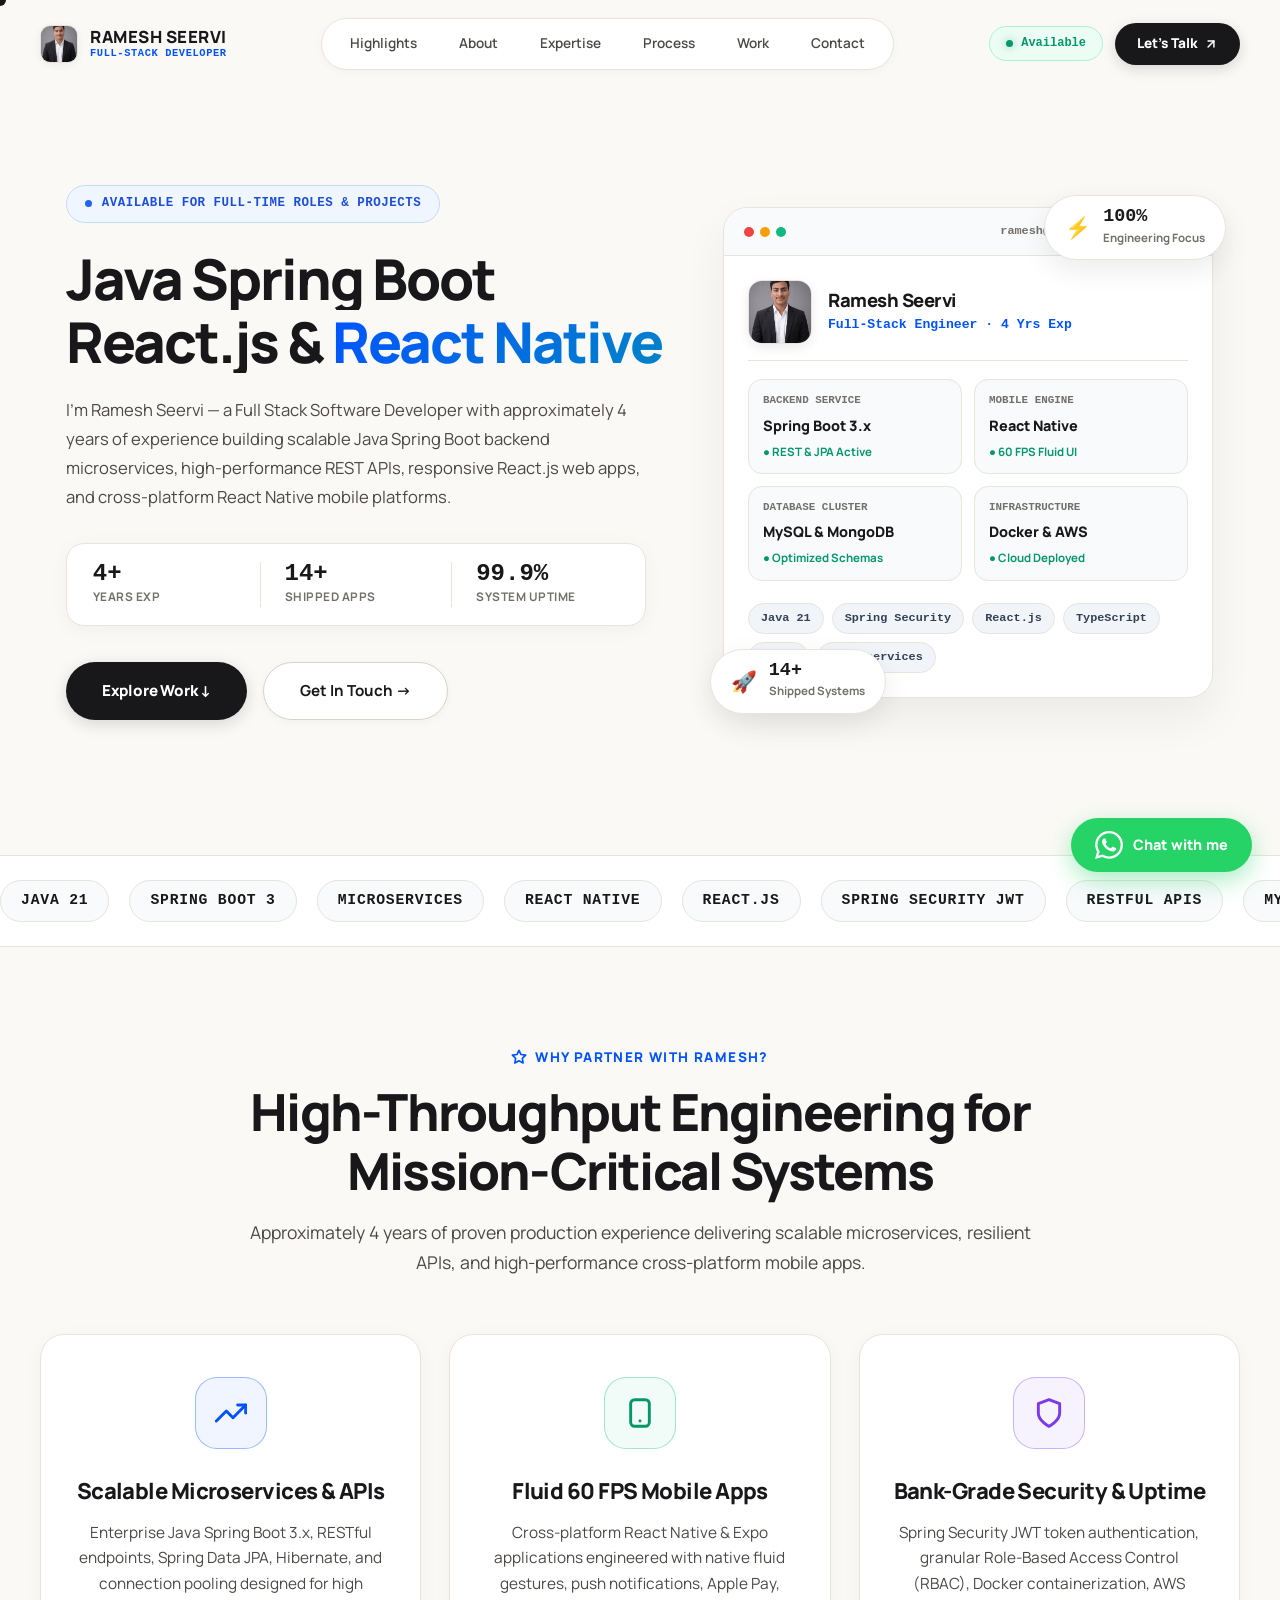
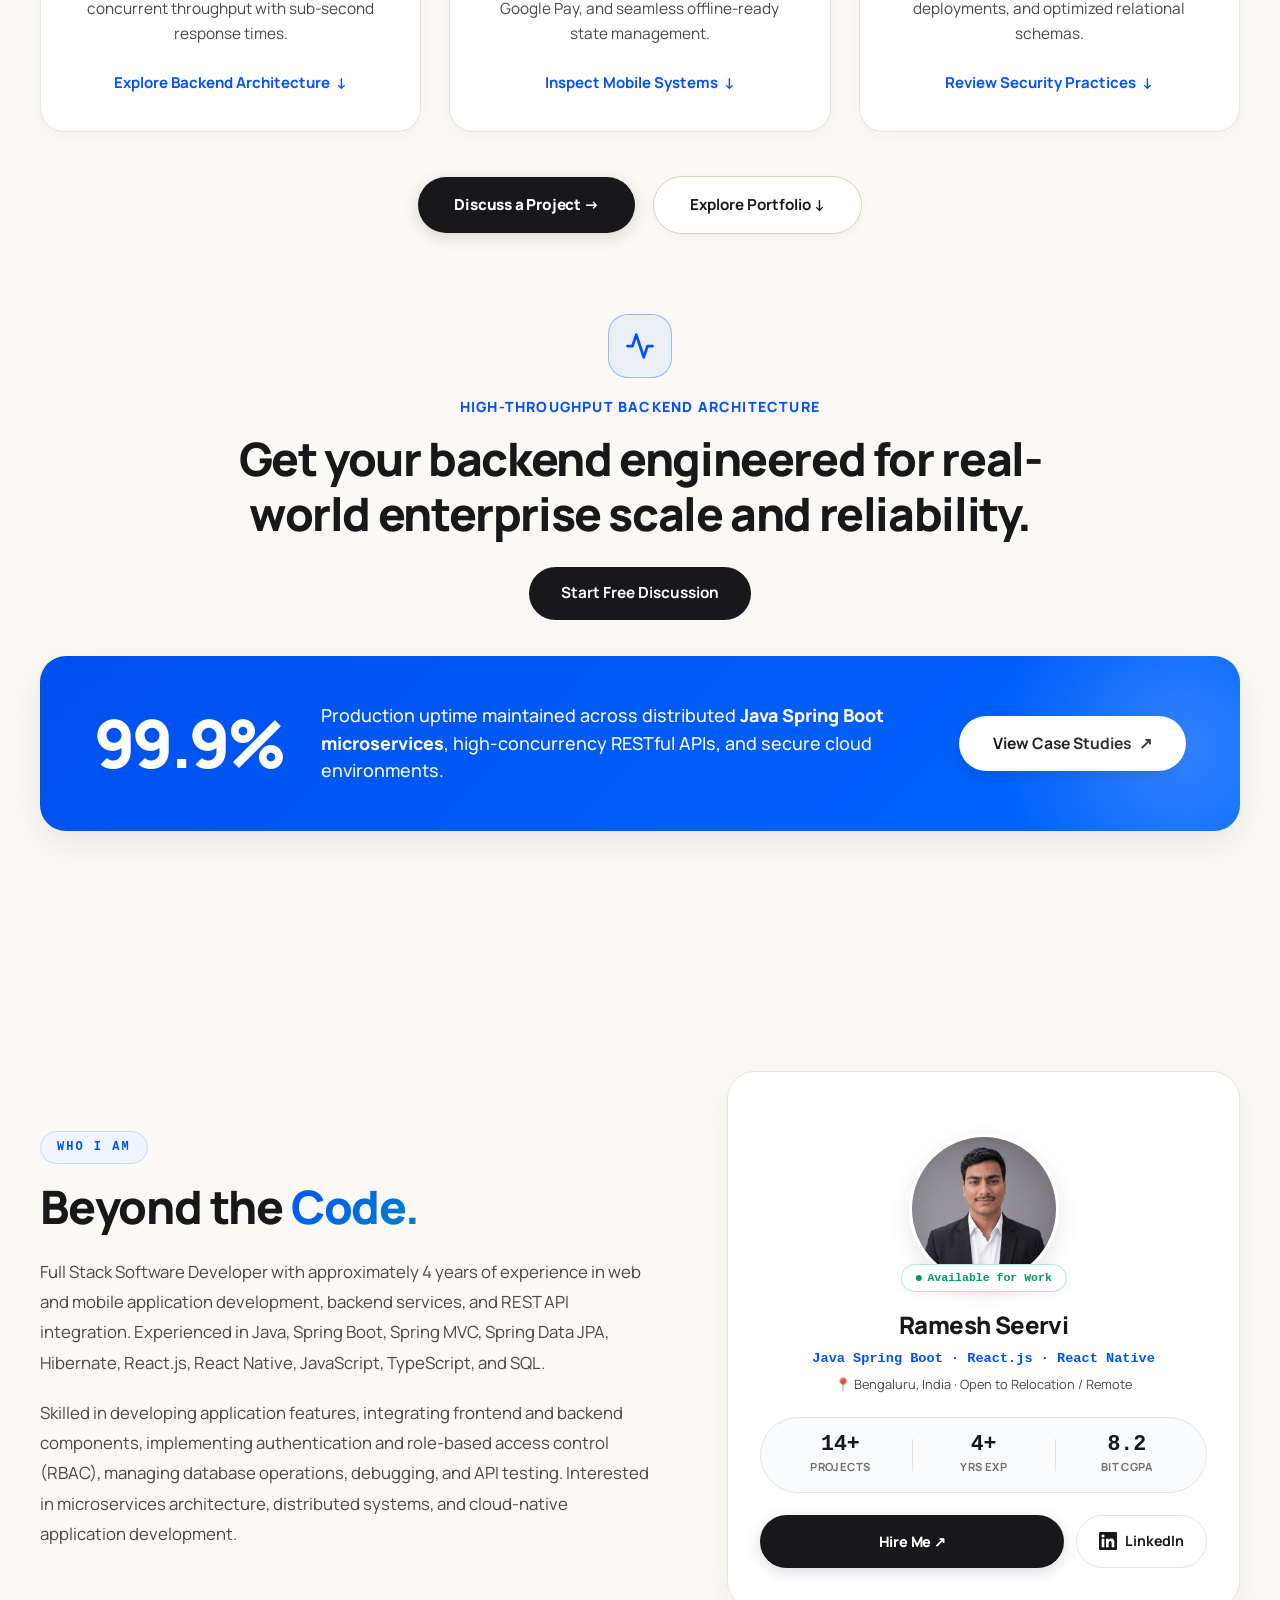
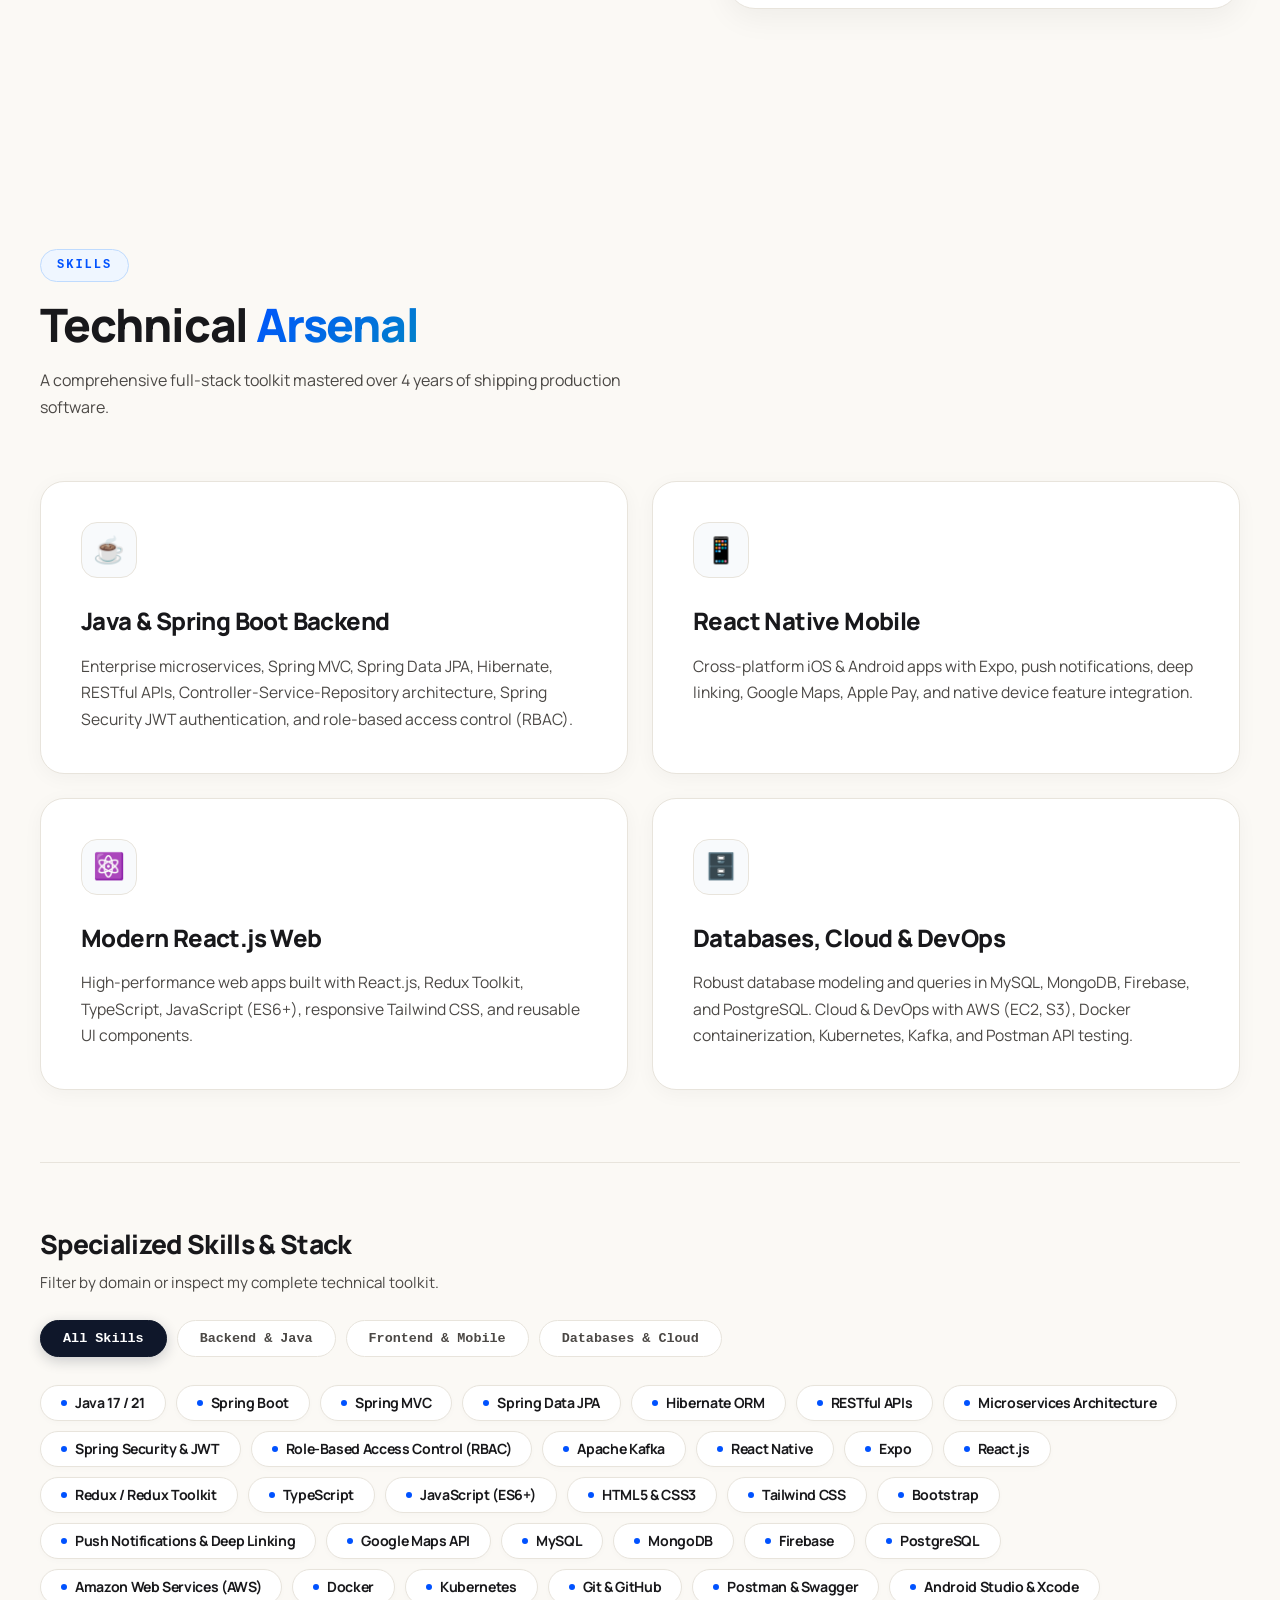
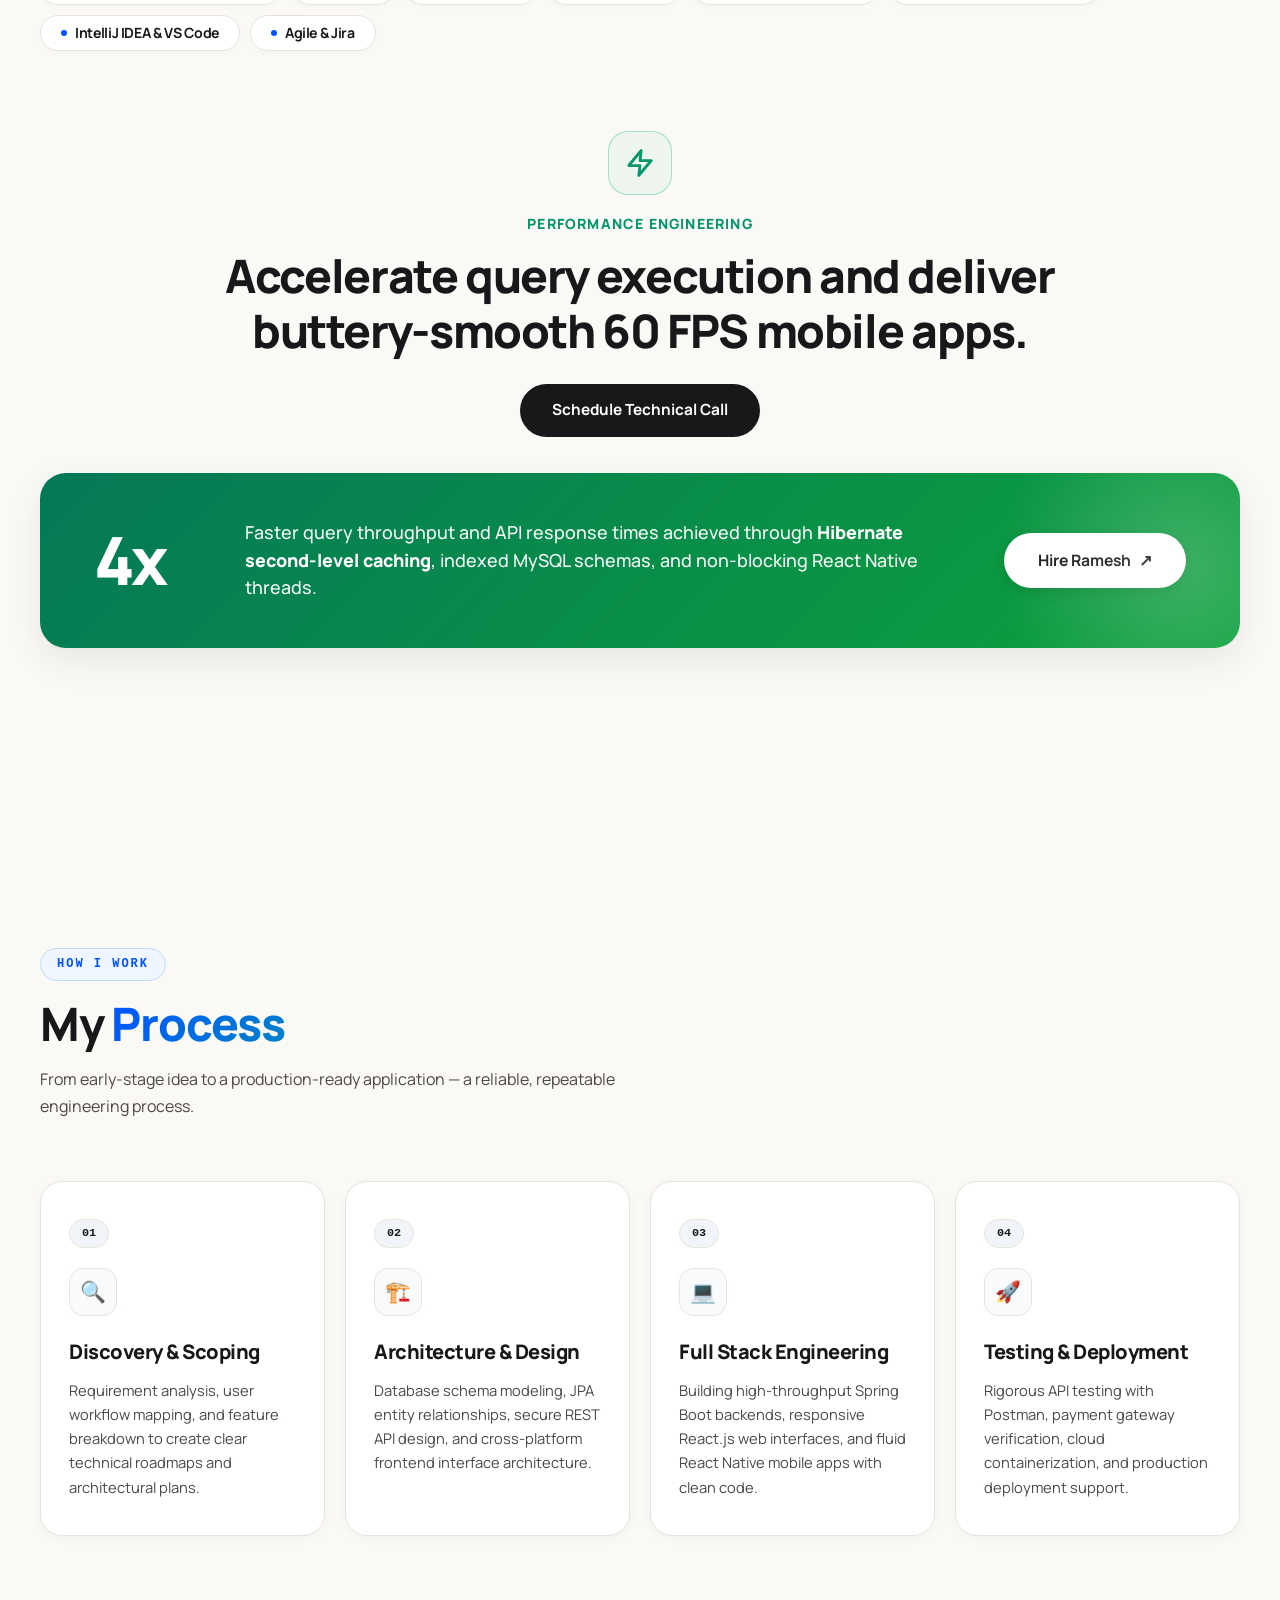
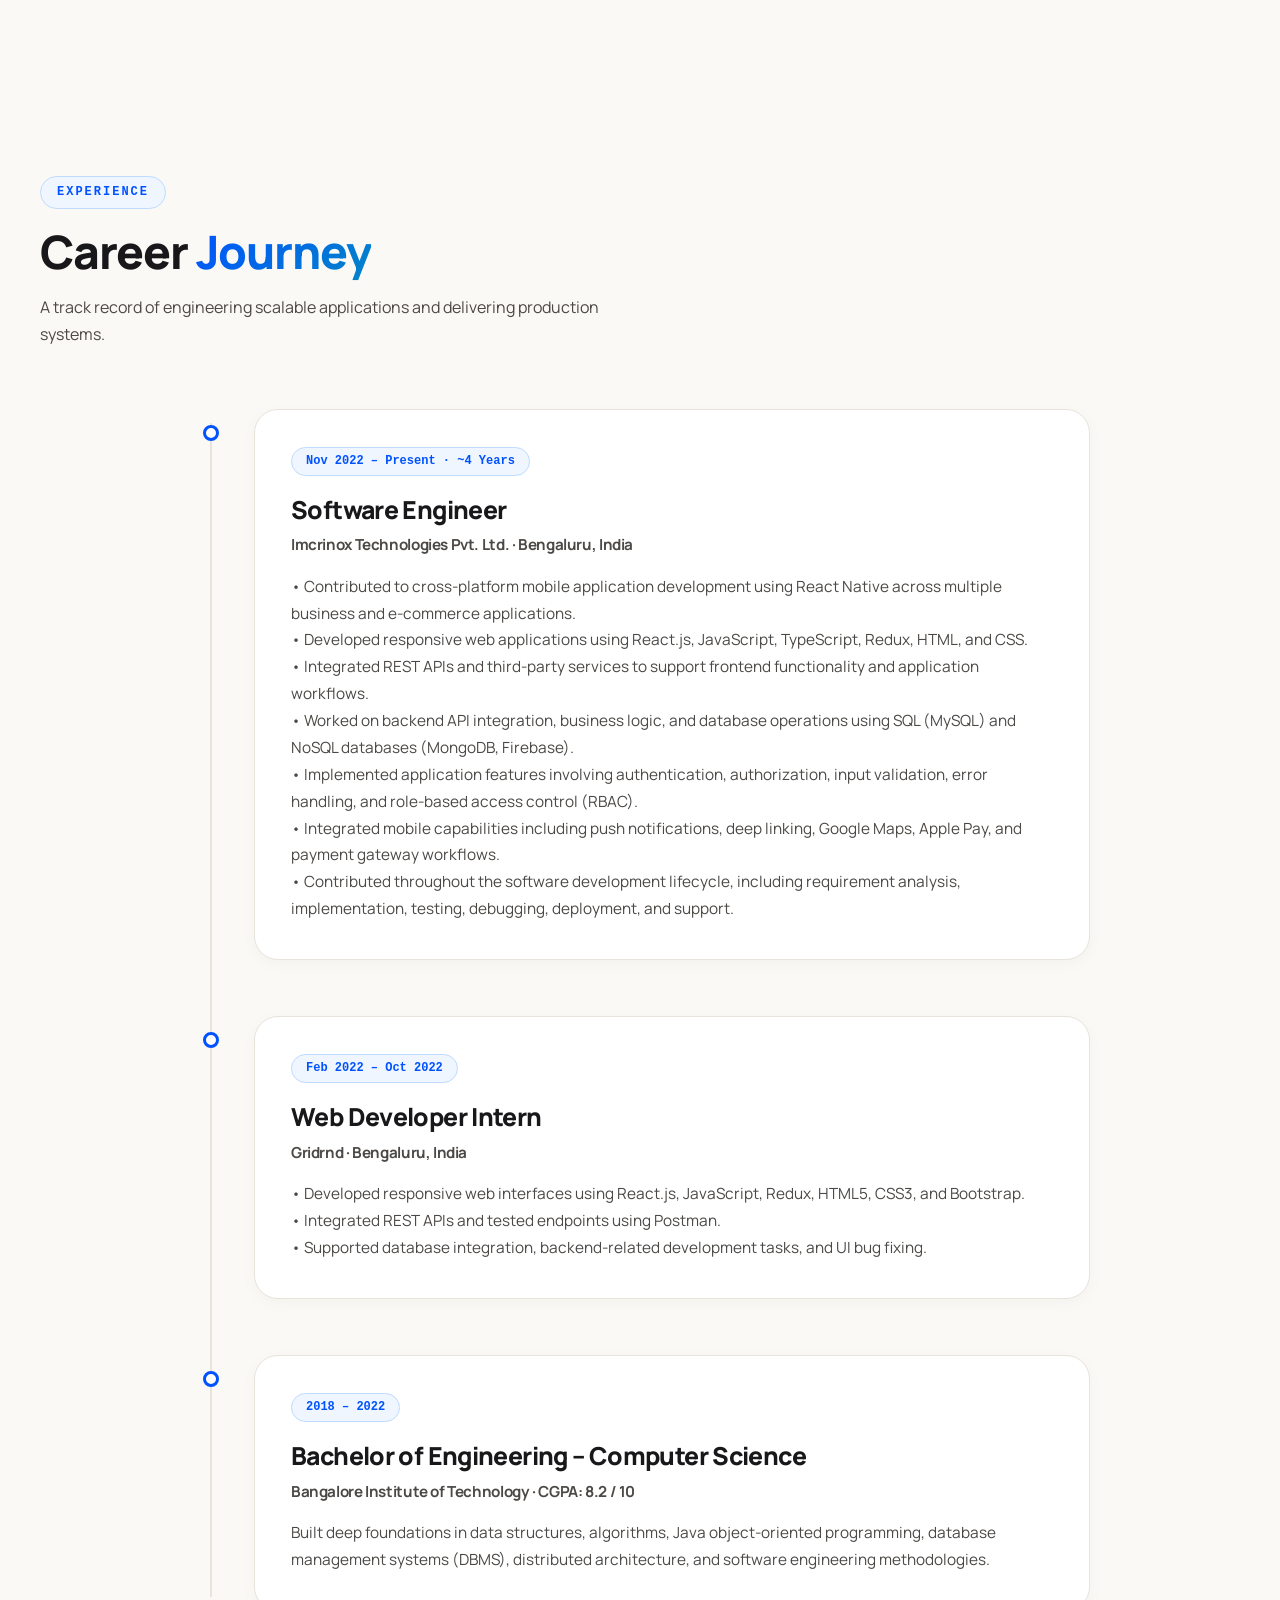
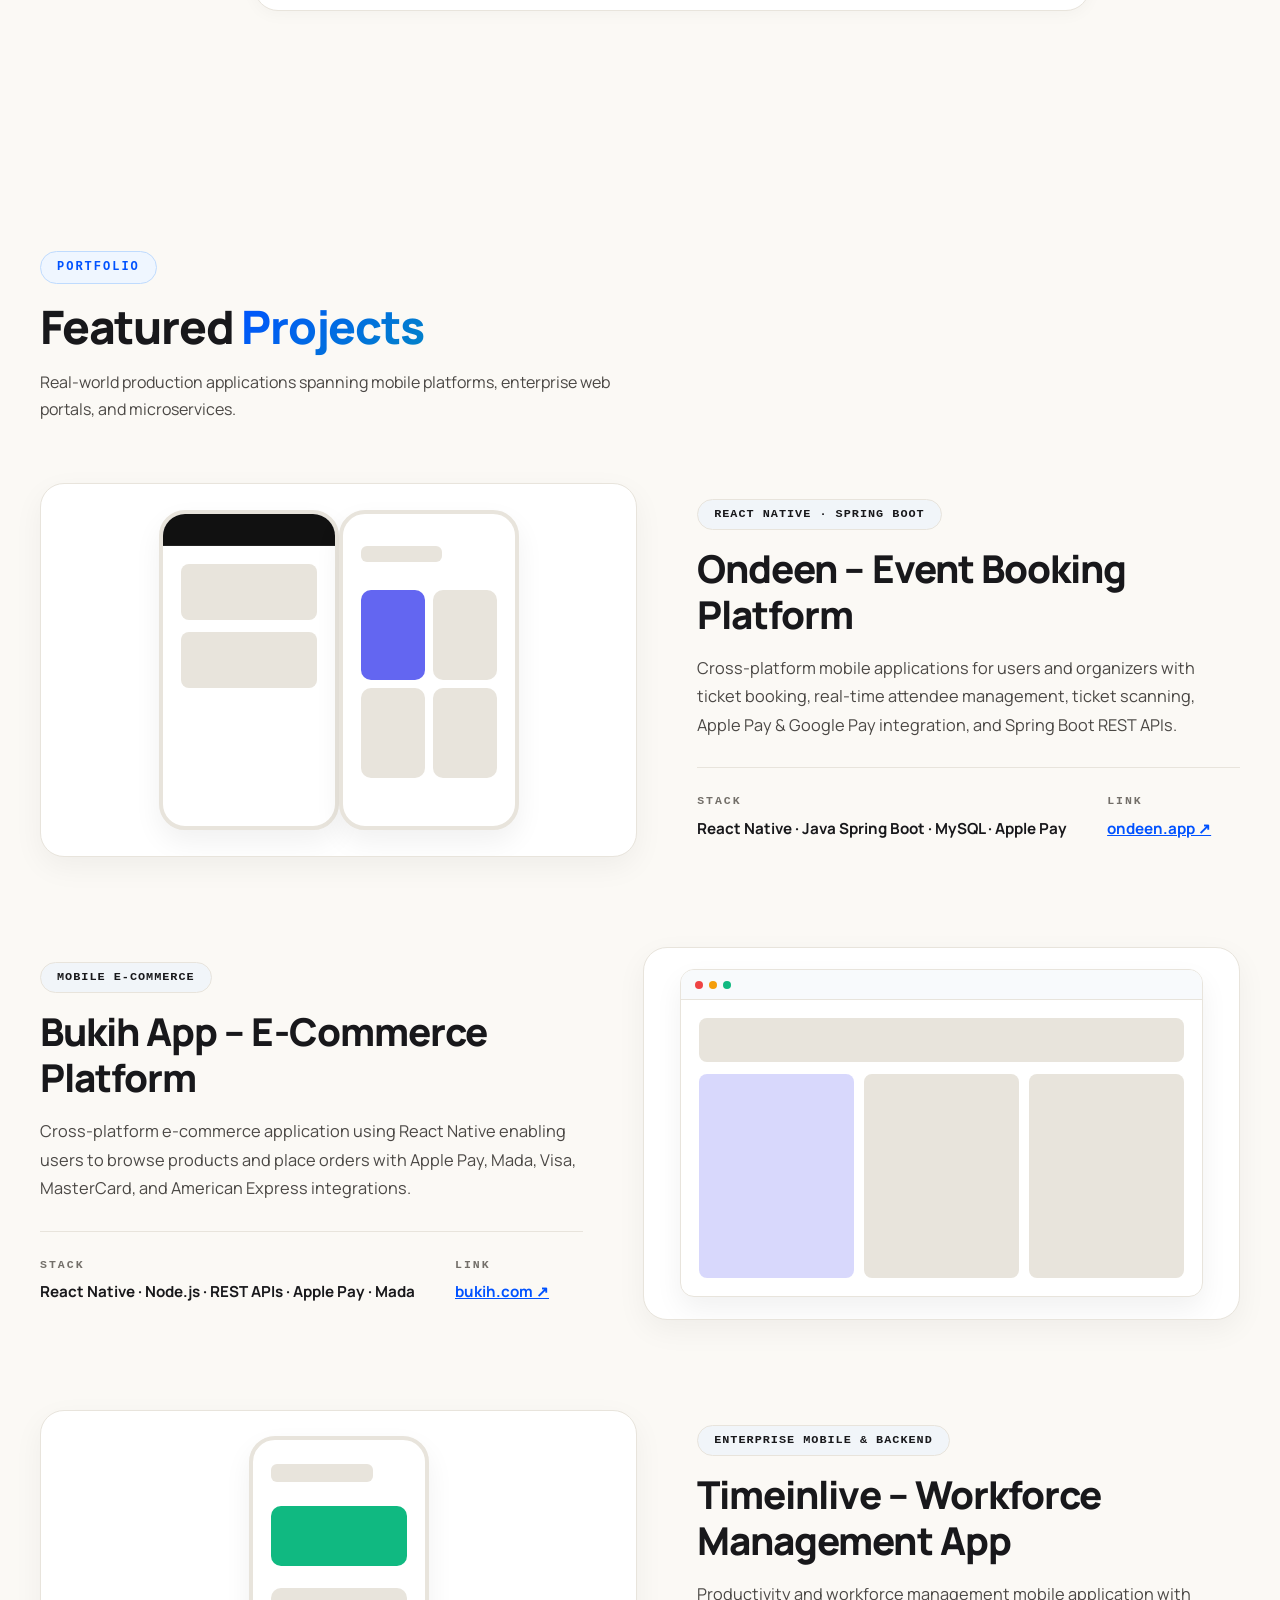
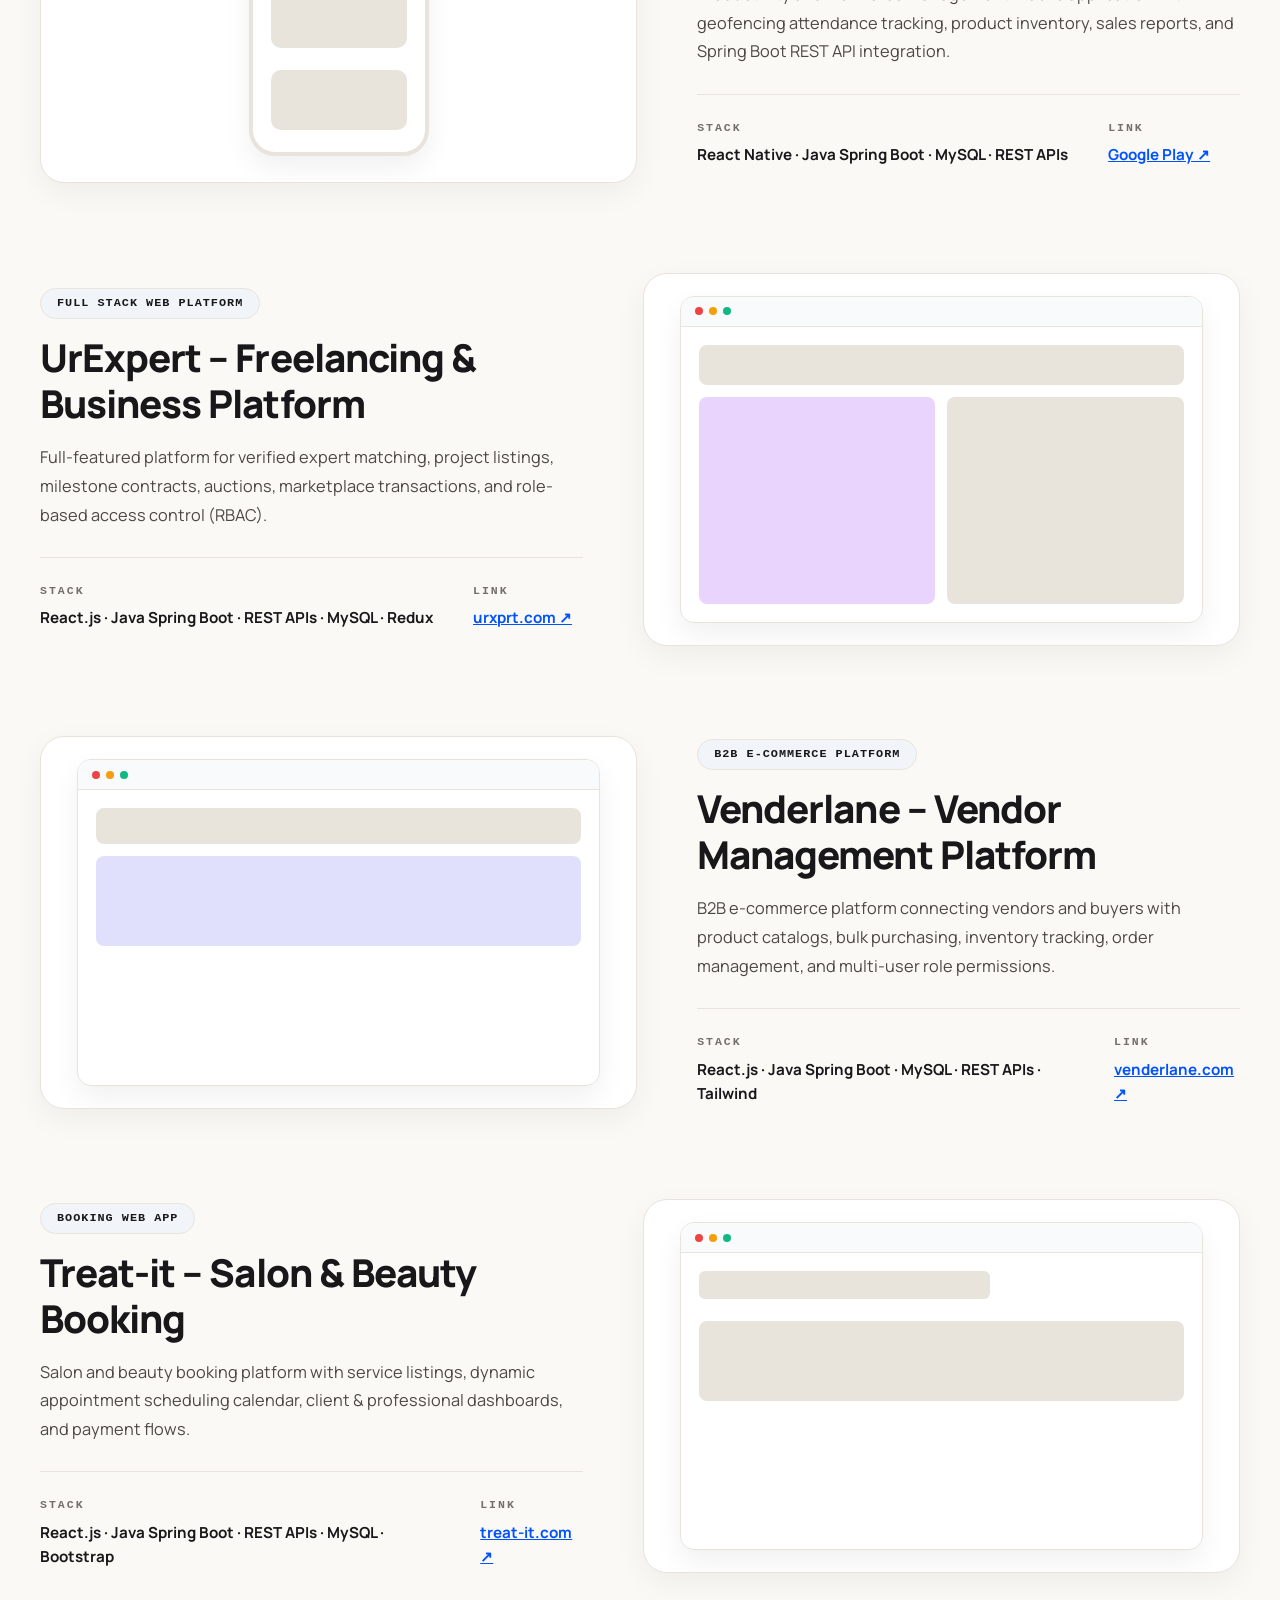
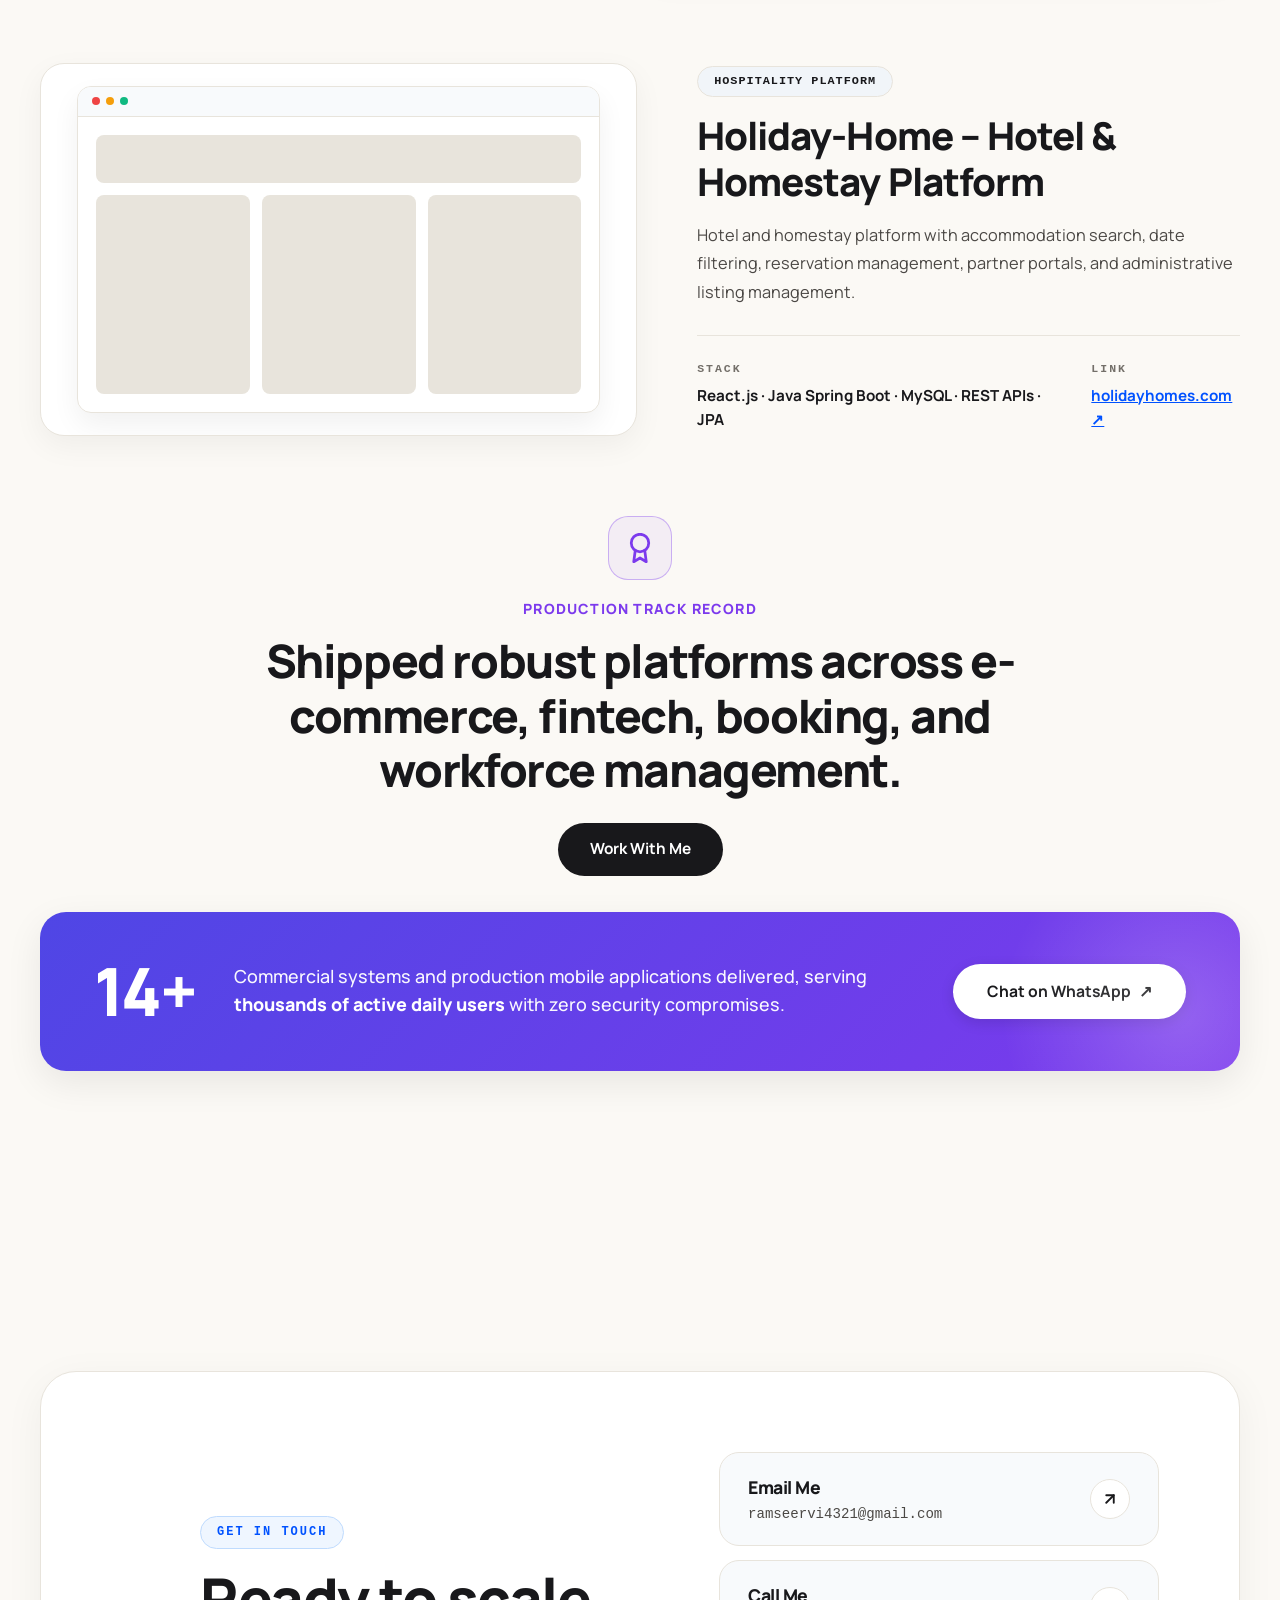
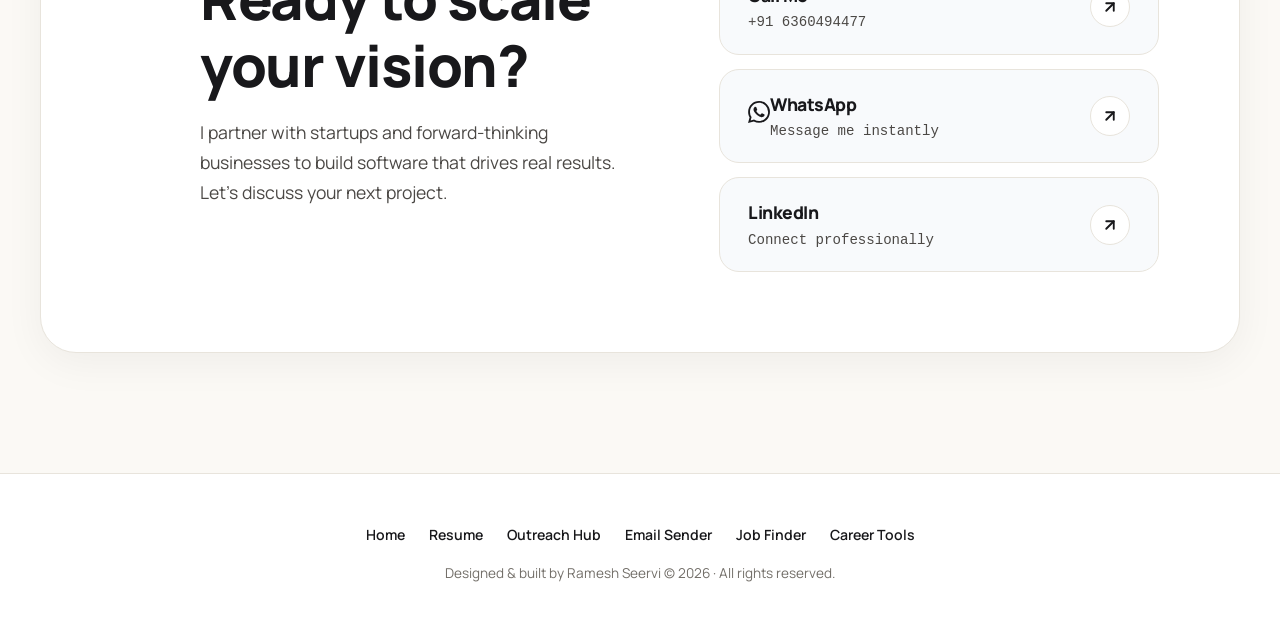
==== commit 37fc6b06: "latest code" ====
--- a/index.html
+++ b/index.html
@@ -1187,18 +1187,14 @@
                     <a target="_blank"
                         href="https://drive.google.com/file/d/1SMA6ouALJ9uzKEm-zFy-EbtYbQ5_N4l2/view?usp=sharing"
                         style="color:var(--text-primary, #fff); font-weight:600; text-decoration:none; transition:color 0.2s;">Resume</a>
-                    <a target="_blank" href="copypaste-message.html"
-                        style="color:var(--text-primary, #fff); font-weight:600; text-decoration:none; transition:color 0.2s;">Copy
-                        Paste Message</a>
-                    <a target="_blank" href="email-sender-extension.html"
-                        style="color:var(--text-primary, #fff); font-weight:600; text-decoration:none; transition:color 0.2s;">Email
-                        Sender</a>
-                    <a target="_blank" href="findimmediateJobfromsocialmedia.html"
-                        style="color:var(--text-primary, #fff); font-weight:600; text-decoration:none; transition:color 0.2s;">Job
-                        Finder</a>
-                    <a target="_blank" href="makebeautoolscangejobimmediately.html"
-                        style="color:var(--text-primary, #fff); font-weight:600; text-decoration:none; transition:color 0.2s;">Job
-                        Tools</a>
+                    <a target="_blank" href="outreach-hub.html"
+                        style="color:var(--text-primary, #fff); font-weight:600; text-decoration:none; transition:color 0.2s;">Outreach Hub</a>
+                    <a target="_blank" href="email-sender.html"
+                        style="color:var(--text-primary, #fff); font-weight:600; text-decoration:none; transition:color 0.2s;">Email Sender</a>
+                    <a target="_blank" href="job-finder.html"
+                        style="color:var(--text-primary, #fff); font-weight:600; text-decoration:none; transition:color 0.2s;">Job Finder</a>
+                    <a target="_blank" href="career-tools.html"
+                        style="color:var(--text-primary, #fff); font-weight:600; text-decoration:none; transition:color 0.2s;">Career Tools</a>
                 </div>
                 <p>Designed &amp; built by Ramesh Seervi &copy; 2026 · All rights reserved.</p>
             </div>
